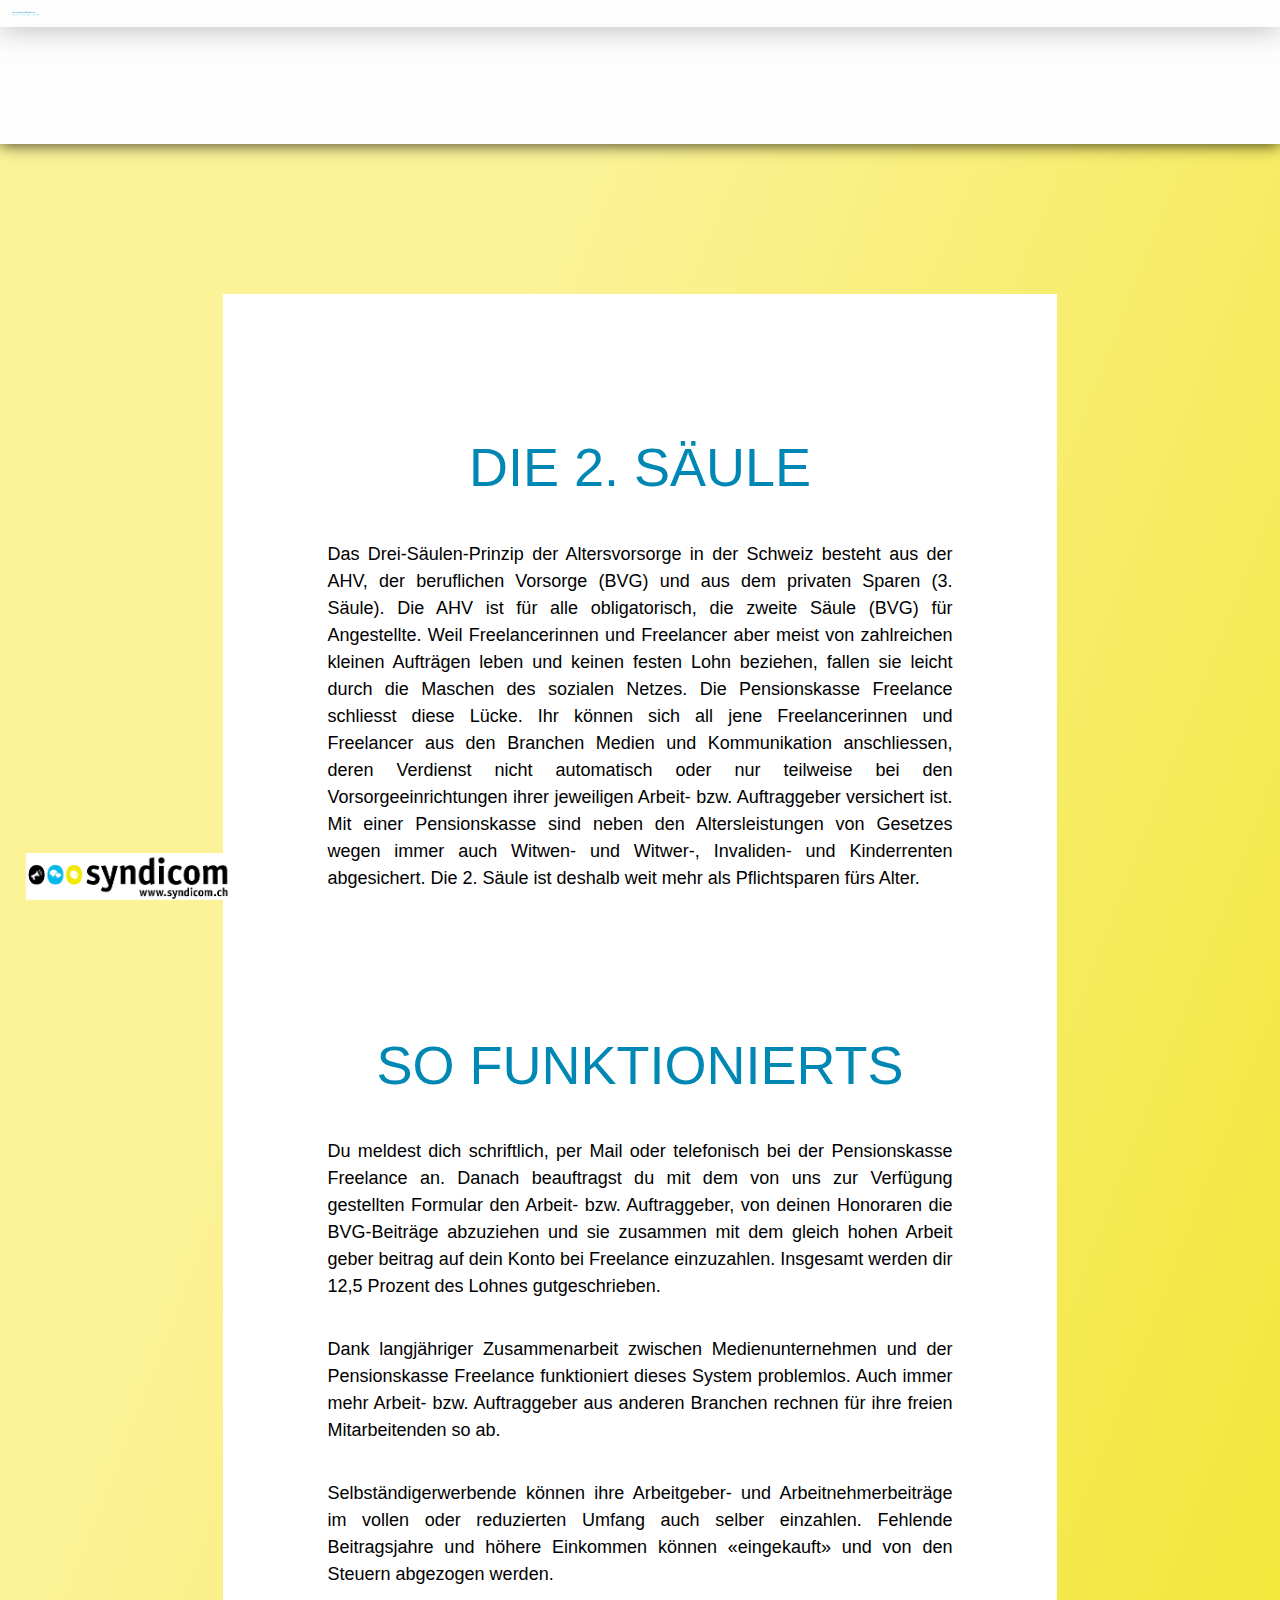
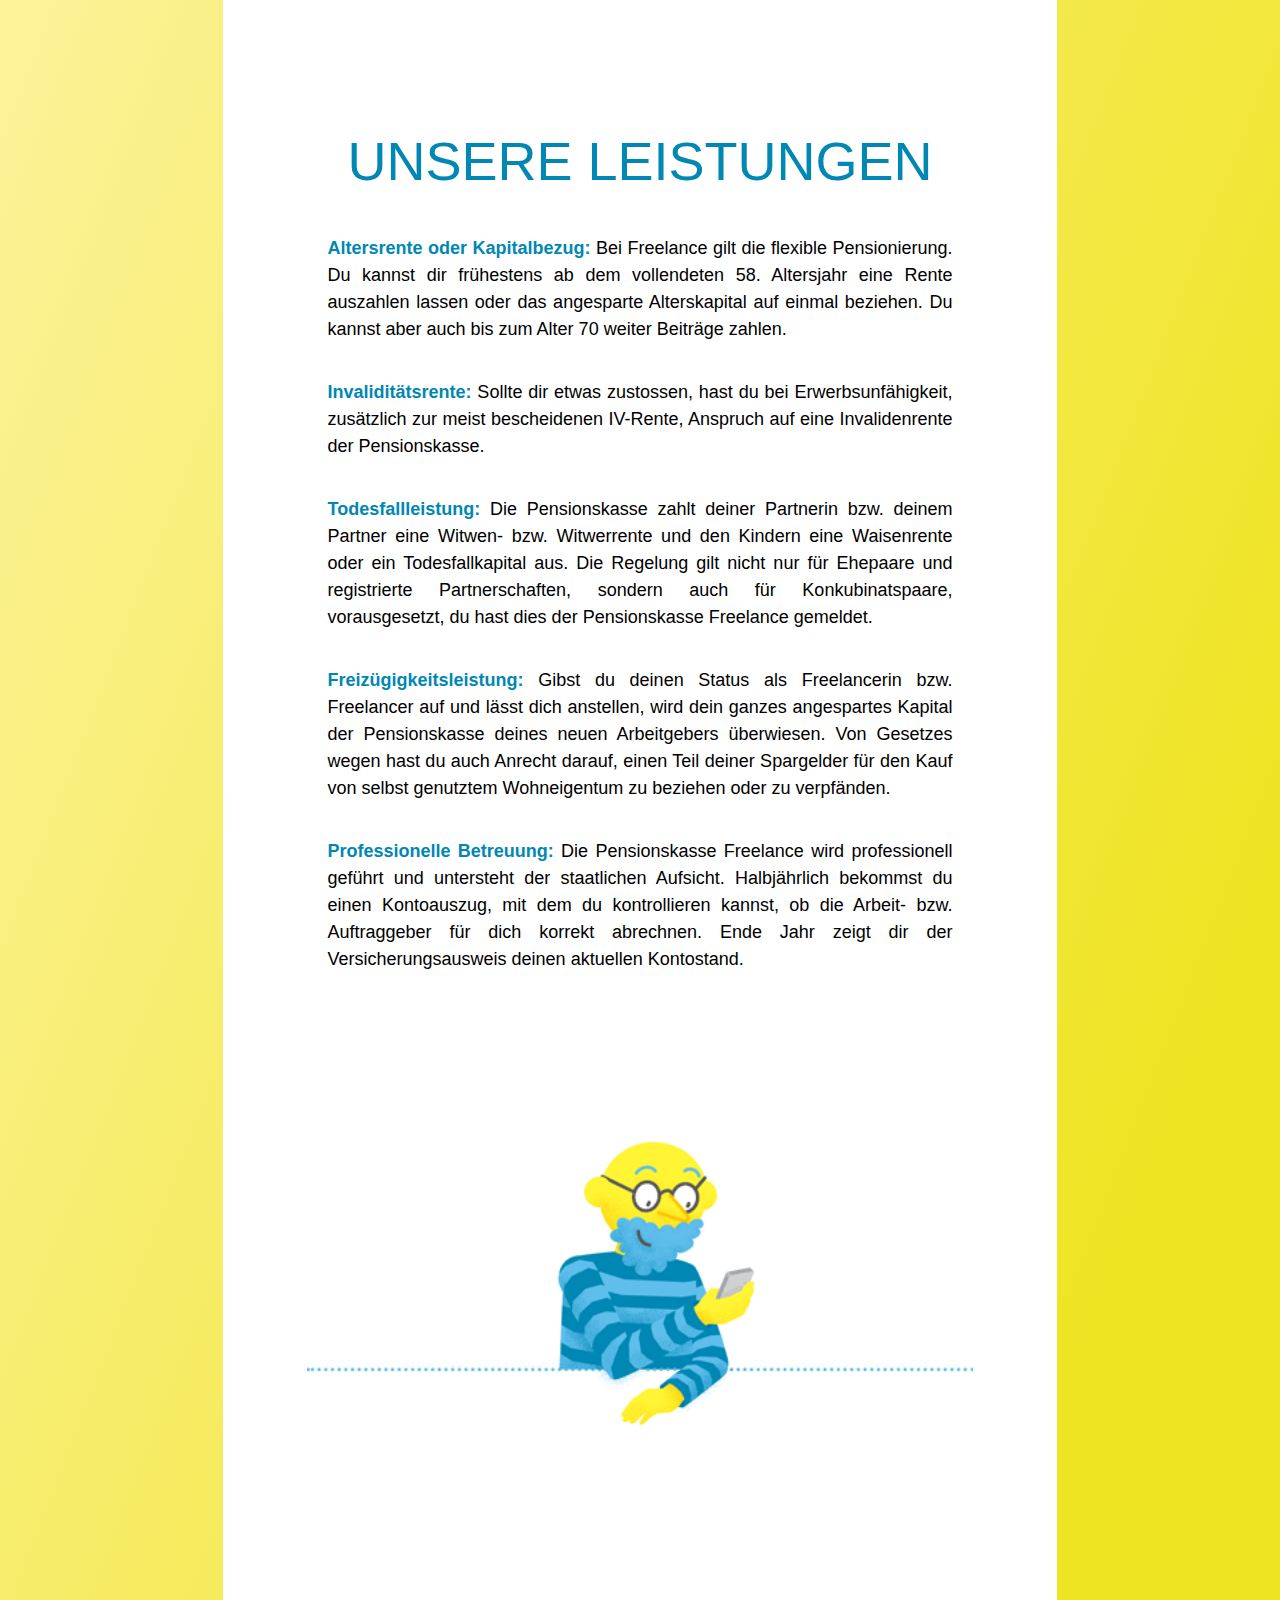
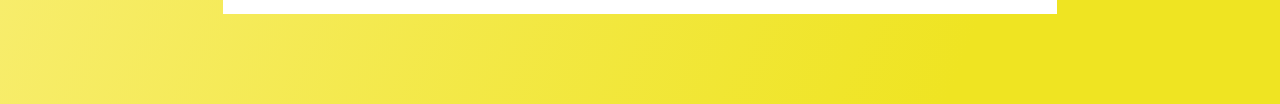
==== prototype/pensionskasse.html @ d1f74563 "changed html hierachry" ====
<!DOCTYPE html>
<html>

<head>
  <meta charset="utf-8">
  <meta name="viewport" content="width=device-width, initial-scale=1">
  <link rel="stylesheet" type="text/css" href="css/style.css">
  <title>Pensionskasse Freelance</title>
</head>


<header class="head">
  <nav class="menu">
    <div class="bar">
      <a href="index.html" class="branding">
        <img src="img/logo.png">
      </a>
      <span class="nav-toggle">
          <div class="hamburger">toggle menu</div>
      </span>
      <ul>
        <li><span class="nav-toggle"><div class="ex">close</div></span></li>
        <li><a href="index.html" class="current">Pensionskasse</a></li>
        <li><a href="news.html">Aktuelles</a></li>
        <li><a href="use.html">Nützliches</a></li>
        <li><a href="contact.html">Kontakt</a></li>
      </ul>
    </div>
  </nav>
</header>

<body class="boxed">
  <main class="main grid">
    <section class="box">
      <h1>Die 2. Säule</h1>
      <p>Das Drei-Säulen-Prinzip der Altersvorsorge in der Schweiz besteht aus der AHV, der beruflichen Vorsorge (BVG) und aus dem privaten Sparen (3. Säule). Die AHV ist für alle obligatorisch, die zweite Säule (BVG) für Angestellte. Weil Freelancerinnen und Freelancer aber meist von zahlreichen kleinen Aufträgen leben und keinen festen Lohn beziehen, fallen sie leicht durch die Maschen des sozialen Netzes.
Die Pensionskasse Freelance schliesst diese Lücke. Ihr können sich all jene Freelancerinnen und Freelancer aus den Branchen Medien und Kommunikation anschliessen, deren Verdienst nicht automatisch oder nur teilweise bei den Vorsorgeeinrichtungen ihrer jeweiligen Arbeit- bzw. Auftraggeber versichert ist.
Mit einer Pensionskasse sind neben den Altersleistungen von Gesetzes wegen immer auch Witwen- und Witwer-, Invaliden- und Kinderrenten abgesichert. Die 2. Säule ist deshalb weit mehr als Pflichtsparen fürs Alter.</p>
</section>
    <section class="box">
      <h1>So funktionierts</h1>
      <p>Du meldest dich schriftlich, per Mail oder telefonisch bei der Pensionskasse Freelance an. Danach beauftragst du mit dem von uns zur Verfügung gestellten Formular den Arbeit- bzw. Auftraggeber, von deinen Honoraren die BVG-Beiträge abzuziehen und sie zusammen mit dem gleich hohen Arbeit geber beitrag auf dein Konto bei Freelance einzuzahlen. Insgesamt werden dir 12,5 Prozent des Lohnes gutgeschrieben.
      </p>
      <p>
Dank langjähriger Zusammenarbeit zwischen Medienunternehmen und der Pensionskasse Freelance funktioniert dieses System problemlos. Auch immer mehr Arbeit- bzw. Auftraggeber aus anderen Branchen rechnen für ihre freien Mitarbeitenden so ab.

      </p>
      <p>
Selbständigerwerbende können ihre Arbeitgeber- und Arbeitnehmerbeiträge im vollen oder reduzierten Umfang auch selber einzahlen. Fehlende Beitragsjahre und höhere Einkommen können «eingekauft» und von den Steuern abgezogen werden.</p>
    </section>
    <section class="box">
      <h1>Unsere Leistungen</h1>
      <p><strong>Altersrente oder Kapitalbezug:</strong> Bei Freelance gilt die flexible Pensionierung. Du kannst dir frühestens ab dem vollendeten 58. Altersjahr eine Rente auszahlen lassen oder das angesparte Alterskapital auf einmal beziehen. Du kannst aber auch bis zum Alter 70 weiter Beiträge zahlen.
      </p>
      <p>
        <strong>Invaliditätsrente:</strong> Sollte dir etwas zustossen, hast du bei Erwerbsunfähigkeit, zusätzlich zur meist bescheidenen IV-Rente, Anspruch auf eine Invalidenrente der Pensionskasse.
      </p>
      <p>
        <strong>Todesfallleistung:</strong> Die Pensionskasse zahlt deiner Partnerin bzw. deinem Partner eine Witwen- bzw. Witwerrente und den Kindern eine Waisenrente oder ein Todesfallkapital aus. Die Regelung gilt nicht nur für Ehepaare und registrierte Partnerschaften, sondern auch für Konkubinatspaare, vorausgesetzt, du hast dies der Pensionskasse Freelance gemeldet.
      </p>
      <p>
        <strong>Freizügigkeitsleistung:</strong> Gibst du deinen Status als Freelancerin bzw. Freelancer auf und lässt dich anstellen, wird dein ganzes angespartes Kapital der Pensionskasse deines neuen Arbeitgebers überwiesen. Von Gesetzes wegen hast du auch Anrecht darauf, einen Teil deiner Spargelder für den Kauf von selbst genutztem Wohneigentum zu beziehen oder zu verpfänden.
      </p>
      <p>
        <strong>Professionelle Betreuung:</strong> Die Pensionskasse Freelance wird professionell geführt und untersteht der staatlichen Aufsicht. Halbjährlich bekommst du einen Kontoauszug, mit dem du kontrollieren kannst, ob die Arbeit- bzw. Auftraggeber für dich korrekt abrechnen. Ende Jahr zeigt dir der Versicherungsausweis deinen aktuellen Kontostand.</p>
    </section>

    <section class="box">
      <figure class="oversized">
        <img src="img/man.gif" alt="Alte Person">
      </figure>
    </section>

  </main>

  <div class="sticky-bottom">
    <img src="img/syndicom.jpg" alt="Syndicom Logo">
  </div>

  <footer class="grid">
    <div class="foot">
      <p>
        &copy; Pensionskasse Freelance &middot; 2018 &middot; <span class="impress">Impressum</span> | <span class="privacy">Datenschutz</span> </p>
    </div>
  </footer>


  <script src="js/jquery.min.js"></script>
  <script src="js/script.min.js"></script>
</body>

</html>
---- prototype/css/style.css ----
@charset "UTF-8";@font-face{font-family:"Aller";src:url("../fonts/aller/aller_Rg.ttf") format("ttf");font-weight:900;font-style:normal}@font-face{font-family:"Aller";src:url("../fonts/aller/aller_lt.ttf") format("ttf");font-weight:900;font-style:italic}@font-face{font-family:"Aller";src:url("../fonts/aller/aller_Bd.ttf") format("ttf");font-weight:bold;font-style:normal}@font-face{font-family:"Aller";src:url("../fonts/aller/aller_BdIt.ttf") format("ttf");font-weight:bold;font-style:italic}@font-face{font-family:"Aller";src:url("../fonts/aller/aller-Lt.ttf") format("ttf");font-weight:500;font-style:normal}@font-face{font-family:"Aller";src:url("../fonts/aller/aller-LtIt.ttf") format("ttf");font-weight:500;font-style:italic}@font-face{font-family:"Libre Baskerville";src:url("../fonts/librebaskerville/librebaskerville-bold-webfont.woff2") format("woff2"), url("../fonts/librebaskerville/librebaskerville-bold-webfont.woff") format("woff");font-weight:bold;font-style:normal}@font-face{font-family:"Libre Baskerville";src:url("../fonts/librebaskerville/librebaskerville-italic-webfont.woff2") format("woff2"), url("../fonts/librebaskerville/librebaskerville-italic-webfont.woff") format("woff");font-weight:normal;font-style:italic}@font-face{font-family:"Libre Baskerville";src:url("../fonts/librebaskerville/librebaskerville-regular-webfont.woff2") format("woff2"), url("../fonts/librebaskerville/librebaskerville-regular-webfont.woff") format("woff");font-weight:normal;font-style:normal}a,abbr,acronym,address,applet,article,aside,audio,b,big,blockquote,body,canvas,caption,center,cite,code,dd,del,details,dfn,div,dl,dt,em,embed,fieldset,figcaption,figure,footer,form,h1,h2,h3,h4,h5,h6,header,hgroup,html,i,iframe,img,ins,kbd,label,legend,mark,menu,nav,object,output,p,pre,q,ruby,s,samp,section,small,span,strike,strong,summary,table,tbody,td,tfoot,th,thead,time,tr,tt,u,var,video{margin:0;padding:0;border:0;font-size:100%;font:inherit;vertical-align:baseline}article,aside,details,figcaption,figure,footer,header,hgroup,menu,nav,section{display:block}body{line-height:1}blockquote,q{quotes:none}blockquote:after,blockquote:before,q:after,q:before{content:'';content:none}table{border-collapse:collapse;border-spacing:0}b,strong{font-weight:bold}em,i{font-style:italic}*{-webkit-box-sizing:border-box;box-sizing:border-box}b,strong{font-weight:bold}i{font-style:italic}img{margin:0px auto;max-width:80%;display:block;height:auto}header{overflow:hidden;background-color:#FDFDFD;position:fixed;left:0;top:0;height:8em;width:100%;-webkit-box-shadow:0 1px 15px 0 rgba(0, 0, 0, 0.75);-moz-box-shadow:0 1px 15px 0 rgba(0, 0, 0, 0.75);box-shadow:0 1px 15px 0 rgba(0, 0, 0, 0.75)}body,html{max-width:100%;overflow-x:hidden}body{font-family:"aller";height:auto;-webkit-transition:0.3s all ease;-o-transition:0.3s all ease;transition:0.3s all ease}body footer,body header,body main{width:100%;max-width:1920px;margin-left:auto!important;margin-right:auto!important;-webkit-box-sizing:border-box;box-sizing:border-box}body.boxed{background-color:#fcf298;*zoom:1;filter:progid:DXImageTransform.Microsoft.gradient(gradientType=1, startColorstr='#FFFCF298', endColorstr='#FFEFE422');background-image:url('[data-uri]');background-size:100%;background-image:-webkit-gradient(linear, 0% 0%, 100% 100%, color-stop(25%, #fcf298), color-stop(87%, #efe422));background-image:-moz-linear-gradient(left top, #fcf298 25%, #efe422 87%);background-image:-webkit-linear-gradient(left top, #fcf298 25%, #efe422 87%);background-image:-webkit-gradient(linear, left top, right bottom, color-stop(25%, #fcf298), color-stop(87%, #efe422));background-image:-o-linear-gradient(left top, #fcf298 25%, #efe422 87%);background-image:linear-gradient(to right bottom, #fcf298 25%, #efe422 87%)}body.boxed .box{background:white}.box{margin:10px;-webkit-box-sizing:border-box;box-sizing:border-box}section.box{margin-top:0;margin-bottom:0;padding:10px}.main{margin:10em auto 5em}figure{padding-bottom:5px;margin:1.25rem 0}footer{margin-top:30px;margin-bottom:20px;padding:5px;font-style:italic}body,html{font-family:"Aller", "Calibri", sans-serif;font-size:18px;font-weight:normal;line-height:1.5;color:black}@media screen and (max-width:800px){body,html{font-size:16px}}p{text-align:justify;-webkit-hyphens:auto;-ms-hyphens:auto;hyphens:auto}p+p{margin-top:2rem}p strong{color:#0087b3}.numbered{counter-reset:h1}.numbered h1{counter-reset:h2}.numbered h1.nocount:before{content:"";counter-increment:none}.numbered h1:before{counter-increment:h1;content:counter(h1) "." " "}.numbered h2{counter-reset:h3}.numbered h2.nocount:before{content:"";counter-increment:none}.numbered h2:before{counter-increment:h2;content:counter(h1) "." counter(h2) "." " "}.numbered h3{counter-reset:h4}.numbered h3.nocount:before{content:"";counter-increment:none}.numbered h3:before{counter-increment:h3;content:counter(h1) "." counter(h2) "." counter(h3) "." " "}.numbered h4{counter-reset:h5}.numbered h4.nocount:before{content:"";counter-increment:none}.numbered h4:before{counter-increment:h4;content:counter(h1) "." counter(h2) "." counter(h3) "." counter(h4) "." " "}.numbered h5{counter-reset:h6}.numbered h5.nocount:before{content:"";counter-increment:none}.numbered h5:before{counter-increment:h5;content:counter(h1) "." counter(h2) "." counter(h3) "." counter(h4) "." counter(h5) "." " "}.numbered h6{counter-reset:h7}.numbered h6.nocount:before{content:"";counter-increment:none}.numbered h6:before{counter-increment:h6;content:counter(h1) "." counter(h2) "." counter(h3) "." counter(h4) "." counter(h5) "." counter(h6) "." " "}h1{font-family:"Aller", "Calibri", sans-serif;font-weight:300;font-style:normal;text-transform:uppercase;text-align:center}h2{font-family:"Aller", "Calibri", sans-serif;font-weight:300;font-style:normal;text-transform:uppercase;text-align:center}h3{font-family:"Aller", "Calibri", sans-serif;font-weight:300;font-style:normal;text-transform:uppercase;text-align:center}h4{font-family:"Aller", "Calibri", sans-serif;font-weight:300;font-style:normal;text-transform:uppercase;text-align:center}h5{font-family:"Aller", "Calibri", sans-serif;font-weight:300;font-style:normal;text-transform:uppercase;text-align:center}h6{font-family:"Aller", "Calibri", sans-serif;font-weight:300;font-style:normal;text-transform:uppercase;text-align:center}h1{font-size:3em;line-height:1.05;color:#0087b3;margin:2.5rem 0}@media screen and (max-width:800px){h1{font-size:2.5em}}h2{font-size:2.25em;line-height:1.25;margin:1.25rem 0}@media screen and (max-width:800px){h2{font-size:2em}}h3{font-size:1.75em;line-height:1.25;margin:1.25rem 0}@media screen and (max-width:800px){h3{font-size:1.5em}}h4{font-size:1.125em;line-height:1.22;margin:.5rem 0;font-weight:500;margin-top:1.5rem}h5{font-size:1.1em;margin:.3rem 0;font-weight:500;margin-top:1.5rem}h6{font-size:1em;margin:.25rem 0;font-weight:500;margin-top:1.5rem}.toggle,a{-webkit-transition:0.3s all ease;-o-transition:0.3s all ease;transition:0.3s all ease;color:#5fbeec;cursor:pointer;text-decoration:none}.toggle:hover,a:hover{color:#5fbeec;text-decoration:underline}.toggle.btn,a.btn{border-radius:20px;padding:6.66667px 40px;border:2px solid currentColor;margin:auto 10px;line-height:3;white-space:nowrap;font-family:"Aller", "Calibri", sans-serif}@media screen and (max-width:600px){.toggle.btn,a.btn{padding:6.66667px 20px}}.toggle.btn:hover,a.btn:hover{text-decoration:none;background:#5fbeec;color:black-or-white(#5fbeec);border-color:#5fbeec}.text-black{color:black}.text-white{color:white}.text-center{text-align:center}.text-justify{text-align:justify}.text-left{text-align:left}.text-right{text-align:right}.text-hyphen{-webkit-hyphens:auto;-ms-hyphens:auto;hyphens:auto}.text-no-hyphen{-webkit-hyphens:none;-ms-hyphens:none;hyphens:none}.text-highlighted{background:#5fbeec;color:black-or-white(#5fbeec);padding:3px 0 1px 0}.text-small{font-size:.8em}.text-muted{opacity:.5}.text-lead{font-family:"Aller", "Calibri", sans-serif;line-height:1.375;text-align:left;font-size:1.4em;font-weight:300;margin-bottom:1.25rem}figcaption{font-style:italic;margin-bottom:1.25rem;margin-top:.5rem}body,html{width:100%;min-height:100vh;margin:0;padding:0}body{display:grid;grid-template-rows:auto auto auto;grid-template-columns:12fr;grid-template-areas:"head""main""foot";-webkit-box-align:center;-ms-flex-align:center;align-items:center}body .head{grid-area:head}body .main{grid-area:main}body .foot{grid-area:foot}.grid{display:grid;grid-template-columns:repeat(12, 1fr);-webkit-box-align:center;-ms-flex-align:center;align-items:center}.grid .grid{display:grid;grid-template-columns:repeat(12, 1fr)}.grid .item-span-1{grid-column-start:auto;grid-column-end:span 1}.grid .item-span-lg-1,.grid .item-span-md-1,.grid .item-span-sm-1{grid-column-start:auto;grid-column-end:span 12}.grid .item-span-2{grid-column-start:auto;grid-column-end:span 2}.grid .item-span-lg-2,.grid .item-span-md-2,.grid .item-span-sm-2,.grid section.has-sidestory .sidestory{grid-column-start:auto;grid-column-end:span 12}.grid .item-span-3{grid-column-start:auto;grid-column-end:span 3}.grid .item-span-lg-3,.grid .item-span-md-3,.grid .item-span-sm-3{grid-column-start:auto;grid-column-end:span 12}.grid .item-span-4{grid-column-start:auto;grid-column-end:span 4}.grid .item-span-lg-4,.grid .item-span-md-4,.grid .item-span-sm-4{grid-column-start:auto;grid-column-end:span 12}.grid .item-span-5,.grid section blockquote{grid-column-start:auto;grid-column-end:span 5}.grid .item-span-lg-5,.grid .item-span-md-5,.grid .item-span-sm-5{grid-column-start:auto;grid-column-end:span 12}.grid .item-span-6,.grid section .content-wide,.grid section .oversized div,.grid section .oversized figcaption,.grid section .oversized p,.grid section .slider-wrap,.grid section .video-wrap,.grid section audio,.grid section h1,.grid section h2,.grid section h3,.grid section h4,.grid section h5,.grid section h6,.grid section iframe,.grid section img,.grid section ol,.grid section p,.grid section pre div,.grid section pre figcaption,.grid section pre p,.grid section ul{grid-column-start:auto;grid-column-end:span 6}.grid .item-span-lg-6,.grid .item-span-md-6,.grid .item-span-sm-6,.grid section.full-width audio,.grid section .full-width audio,.grid section.full-width figcaption,.grid section .full-width figcaption,.grid section.full-width iframe,.grid section .full-width iframe,.grid section.full-width p,.grid section .full-width p,.grid section.full-width ul,.grid section .full-width ul{grid-column-start:auto;grid-column-end:span 12}.grid .item-span-7{grid-column-start:auto;grid-column-end:span 7}.grid .item-span-lg-7,.grid .item-span-md-7,.grid .item-span-sm-7{grid-column-start:auto;grid-column-end:span 12}.grid .item-span-8,.grid section .content-wide.large,.grid section .oversized,.grid section .slider-wrap.large,.grid section .video-wrap.large,.grid section audio.large,.grid section h1.large,.grid section h2.large,.grid section h3.large,.grid section h4.large,.grid section h5.large,.grid section h6.large,.grid section iframe.large,.grid section img.large,.grid section ol.large,.grid section p.large,.grid section pre,.grid section ul.large{grid-column-start:auto;grid-column-end:span 8}.grid .foot,.grid .item-span-lg-8,.grid .item-span-md-8,.grid .item-span-sm-8,.grid section,.grid section.has-sidestory .content,.grid section .oversized img,.grid section pre img{grid-column-start:auto;grid-column-end:span 12}.grid .item-span-9{grid-column-start:auto;grid-column-end:span 9}.grid .item-span-lg-9,.grid .item-span-md-9,.grid .item-span-sm-9{grid-column-start:auto;grid-column-end:span 12}.grid .item-span-10{grid-column-start:auto;grid-column-end:span 10}.grid .item-span-lg-10,.grid .item-span-md-10,.grid .item-span-sm-10{grid-column-start:auto;grid-column-end:span 12}.grid .item-span-11{grid-column-start:auto;grid-column-end:span 11}.grid .item-span-lg-11,.grid .item-span-md-11,.grid .item-span-sm-11{grid-column-start:auto;grid-column-end:span 12}.grid .fullscreen,.grid .item-span-12,.grid div{grid-column-start:auto;grid-column-end:span 12}.grid .item-span-lg-12,.grid .item-span-md-12,.grid .item-span-sm-12,.grid section.full-width,.grid section .full-width,.grid section.full-width .over-video,.grid section .full-width .over-video,.grid section.full-width .video-wrap,.grid section .full-width .video-wrap,.grid section.full-width figure,.grid section .full-width figure,.grid section.full-width iframe,.grid section .full-width iframe,.grid section.full-width video,.grid section .full-width video,.grid section.has-sidestory{grid-column-start:auto;grid-column-end:span 12}.grid .item-offset-0,.grid section .content-wide.large,.grid section.full-width,.grid section .full-width,.grid section.full-width .over-video,.grid section .full-width .over-video,.grid section.full-width .video-wrap,.grid section .full-width .video-wrap,.grid section.full-width figure,.grid section .full-width figure,.grid section.full-width iframe,.grid section .full-width iframe,.grid section.full-width video,.grid section .full-width video,.grid section.has-sidestory,.grid section .slider-wrap.large,.grid section .video-wrap.large,.grid section audio.large,.grid section h1.large,.grid section h2.large,.grid section h3.large,.grid section h4.large,.grid section h5.large,.grid section h6.large,.grid section iframe.large,.grid section img.large,.grid section ol.large,.grid section p.large,.grid section ul.large{grid-column-start:1}.grid .item-offset-lg-1,.grid .item-offset-md-1,.grid .item-offset-sm-1,.grid section.has-sidestory .sidestory-left{grid-column-start:auto}.grid .item-offset-1,.grid section .content-wide,.grid section .oversized div,.grid section .oversized figcaption,.grid section .oversized p,.grid section .slider-wrap,.grid section .video-wrap,.grid section audio,.grid section h1,.grid section h2,.grid section h3,.grid section h4,.grid section h5,.grid section h6,.grid section iframe,.grid section img,.grid section ol,.grid section p,.grid section pre div,.grid section pre figcaption,.grid section pre p,.grid section ul{grid-column-start:2}.grid .foot,.grid .item-offset-lg-2,.grid .item-offset-md-2,.grid .item-offset-sm-2,.grid section,.grid section.full-width audio,.grid section .full-width audio,.grid section.full-width figcaption,.grid section .full-width figcaption,.grid section.full-width iframe,.grid section .full-width iframe,.grid section.full-width p,.grid section .full-width p,.grid section.full-width ul,.grid section .full-width ul,.grid section.has-sidestory .content{grid-column-start:auto}.grid .item-offset-2{grid-column-start:3}.grid .item-offset-lg-3,.grid .item-offset-md-3,.grid .item-offset-sm-3{grid-column-start:auto}.grid .item-offset-3{grid-column-start:4}.grid .item-offset-lg-4,.grid .item-offset-md-4,.grid .item-offset-sm-4{grid-column-start:auto}.grid .item-offset-4{grid-column-start:5}.grid .item-offset-lg-5,.grid .item-offset-md-5,.grid .item-offset-sm-5{grid-column-start:auto}.grid .item-offset-5{grid-column-start:6}.grid .item-offset-lg-6,.grid .item-offset-md-6,.grid .item-offset-sm-6{grid-column-start:auto}.grid .item-offset-6{grid-column-start:7}.grid .item-offset-lg-7,.grid .item-offset-md-7,.grid .item-offset-sm-7{grid-column-start:auto}.grid .item-offset-7{grid-column-start:8}.grid .item-offset-lg-8,.grid .item-offset-md-8,.grid .item-offset-sm-8{grid-column-start:auto}.grid .item-offset-8{grid-column-start:9}.grid .item-offset-lg-9,.grid .item-offset-md-9,.grid .item-offset-sm-9,.grid section.has-sidestory .sidestory-right{grid-column-start:auto}.grid .item-offset-9{grid-column-start:10}.grid .item-offset-lg-10,.grid .item-offset-md-10,.grid .item-offset-sm-10{grid-column-start:auto}.grid .item-offset-10{grid-column-start:11}.grid .item-offset-lg-11,.grid .item-offset-md-11,.grid .item-offset-sm-11{grid-column-start:auto}.grid .item-offset-11{grid-column-start:12}.grid .item-offset-lg-12,.grid .item-offset-md-12,.grid .item-offset-sm-12{grid-column-start:auto}@media screen and (min-width:600px){.grid .item-span-sm-1{grid-column-start:auto;grid-column-end:span 1}.grid .item-span-sm-2{grid-column-start:auto;grid-column-end:span 2}.grid .item-span-sm-3{grid-column-start:auto;grid-column-end:span 3}.grid .item-span-sm-4{grid-column-start:auto;grid-column-end:span 4}.grid .item-span-sm-5{grid-column-start:auto;grid-column-end:span 5}.grid .item-span-sm-6{grid-column-start:auto;grid-column-end:span 6}.grid .item-span-sm-7{grid-column-start:auto;grid-column-end:span 7}.grid .item-span-sm-8{grid-column-start:auto;grid-column-end:span 8}.grid .item-span-sm-9{grid-column-start:auto;grid-column-end:span 9}.grid .item-span-sm-10{grid-column-start:auto;grid-column-end:span 10}.grid .item-span-sm-11{grid-column-start:auto;grid-column-end:span 11}.grid .item-span-sm-12{grid-column-start:auto;grid-column-end:span 12}.grid .item-offset-sm-0{grid-column-start:1}.grid .item-offset-sm-1{grid-column-start:2}.grid .item-offset-sm-2{grid-column-start:3}.grid .item-offset-sm-3{grid-column-start:4}.grid .item-offset-sm-4{grid-column-start:5}.grid .item-offset-sm-5{grid-column-start:6}.grid .item-offset-sm-6{grid-column-start:7}.grid .item-offset-sm-7{grid-column-start:8}.grid .item-offset-sm-8{grid-column-start:9}.grid .item-offset-sm-9{grid-column-start:10}.grid .item-offset-sm-10{grid-column-start:11}.grid .item-offset-sm-11{grid-column-start:12}}@media screen and (min-width:960px){.grid .item-span-md-1{grid-column-start:auto;grid-column-end:span 1}.grid .item-span-md-2,.grid section.has-sidestory .sidestory{grid-column-start:auto;grid-column-end:span 2}.grid .item-span-md-3{grid-column-start:auto;grid-column-end:span 3}.grid .item-span-md-4{grid-column-start:auto;grid-column-end:span 4}.grid .item-span-md-5{grid-column-start:auto;grid-column-end:span 5}.grid .item-span-md-6,.grid section.full-width audio,.grid section .full-width audio,.grid section.full-width figcaption,.grid section .full-width figcaption,.grid section.full-width iframe,.grid section .full-width iframe,.grid section.full-width p,.grid section .full-width p,.grid section.full-width ul,.grid section .full-width ul{grid-column-start:auto;grid-column-end:span 6}.grid .item-span-md-7{grid-column-start:auto;grid-column-end:span 7}.grid .foot,.grid .item-span-md-8,.grid section,.grid section.has-sidestory .content,.grid section .oversized img,.grid section pre img{grid-column-start:auto;grid-column-end:span 8}.grid .item-span-md-9{grid-column-start:auto;grid-column-end:span 9}.grid .item-span-md-10{grid-column-start:auto;grid-column-end:span 10}.grid .item-span-md-11{grid-column-start:auto;grid-column-end:span 11}.grid .item-span-md-12,.grid section.full-width,.grid section .full-width,.grid section.full-width .over-video,.grid section .full-width .over-video,.grid section.full-width .video-wrap,.grid section .full-width .video-wrap,.grid section.full-width figure,.grid section .full-width figure,.grid section.full-width iframe,.grid section .full-width iframe,.grid section.full-width video,.grid section .full-width video,.grid section.has-sidestory{grid-column-start:auto;grid-column-end:span 12}.grid .item-offset-md-0{grid-column-start:1}.grid .item-offset-md-1,.grid section.has-sidestory .sidestory-left{grid-column-start:2}.grid .foot,.grid .item-offset-md-2,.grid section,.grid section.full-width audio,.grid section .full-width audio,.grid section.full-width figcaption,.grid section .full-width figcaption,.grid section.full-width iframe,.grid section .full-width iframe,.grid section.full-width p,.grid section .full-width p,.grid section.full-width ul,.grid section .full-width ul,.grid section.has-sidestory .content{grid-column-start:3}.grid .item-offset-md-3{grid-column-start:4}.grid .item-offset-md-4{grid-column-start:5}.grid .item-offset-md-5{grid-column-start:6}.grid .item-offset-md-6{grid-column-start:7}.grid .item-offset-md-7{grid-column-start:8}.grid .item-offset-md-8{grid-column-start:9}.grid .item-offset-md-9,.grid section.has-sidestory .sidestory-right{grid-column-start:10}.grid .item-offset-md-10{grid-column-start:11}.grid .item-offset-md-11{grid-column-start:12}}@media screen and (min-width:1260px){.grid .item-span-lg-1{grid-column-start:auto;grid-column-end:span 1}.grid .item-span-lg-2{grid-column-start:auto;grid-column-end:span 2}.grid .item-span-lg-3{grid-column-start:auto;grid-column-end:span 3}.grid .item-span-lg-4{grid-column-start:auto;grid-column-end:span 4}.grid .item-span-lg-5{grid-column-start:auto;grid-column-end:span 5}.grid .item-span-lg-6{grid-column-start:auto;grid-column-end:span 6}.grid .item-span-lg-7{grid-column-start:auto;grid-column-end:span 7}.grid .item-span-lg-8{grid-column-start:auto;grid-column-end:span 8}.grid .item-span-lg-9{grid-column-start:auto;grid-column-end:span 9}.grid .item-span-lg-10{grid-column-start:auto;grid-column-end:span 10}.grid .item-span-lg-11{grid-column-start:auto;grid-column-end:span 11}.grid .item-span-lg-12{grid-column-start:auto;grid-column-end:span 12}.grid .item-offset-lg-0{grid-column-start:1}.grid .item-offset-lg-1{grid-column-start:2}.grid .item-offset-lg-2{grid-column-start:3}.grid .item-offset-lg-3{grid-column-start:4}.grid .item-offset-lg-4{grid-column-start:5}.grid .item-offset-lg-5{grid-column-start:6}.grid .item-offset-lg-6{grid-column-start:7}.grid .item-offset-lg-7{grid-column-start:8}.grid .item-offset-lg-8{grid-column-start:9}.grid .item-offset-lg-9{grid-column-start:10}.grid .item-offset-lg-10{grid-column-start:11}.grid .item-offset-lg-11{grid-column-start:12}}.grid .fullscreen{height:100vh;background-size:cover;background-position:center center}.grid section{padding:50px 0;display:grid;grid-template-columns:repeat(8, 1fr)}.boxed .grid section:first-of-type:not(.fullscreen):not(.full-width){padding-top:100px}.boxed .grid section:last-of-type{padding-bottom:100px}.grid section.full-width,.grid section .full-width{padding:0;display:grid;grid-template-columns:repeat(12, 1fr);position:relative;margin:0}.grid section.full-width .over-video,.grid section .full-width .over-video,.grid section.full-width .video-wrap,.grid section .full-width .video-wrap,.grid section.full-width figure,.grid section .full-width figure,.grid section.full-width iframe,.grid section .full-width iframe,.grid section.full-width video,.grid section .full-width video{padding:0;line-height:1;margin:0}.grid section.full-width .video-wrap,.grid section .full-width .video-wrap{margin:0}.grid section.full-width .over-video,.grid section .full-width .over-video{position:absolute;top:0;left:0;width:100%;height:100%;background:rgba(0, 0, 0, 0.5)}.grid section.full-width audio,.grid section .full-width audio,.grid section.full-width figcaption,.grid section .full-width figcaption,.grid section.full-width iframe,.grid section .full-width iframe,.grid section.full-width p,.grid section .full-width p,.grid section.full-width ul,.grid section .full-width ul{position:absolute;bottom:10px;left:0}.grid section.has-sidestory{padding:0;display:grid;grid-template-columns:repeat(12, 1fr);position:relative}.grid section.has-sidestory .box{margin-top:0;margin-bottom:0}.grid section.has-sidestory .content{grid-row-start:1;display:grid;grid-template-columns:repeat(8, 1fr)}@media screen and (max-width:1260px){.grid section.has-sidestory .content{grid-column-start:auto;grid-column-end:span 12;padding:20px 0}}.grid section.has-sidestory .sidestory{grid-row-start:1;-ms-flex-item-align:center;align-self:center;padding:20px;z-index:10;margin:25px;font-size:.8em;background:#f2f2f2}@media screen and (max-width:1260px){.grid section.has-sidestory .sidestory{grid-column-start:auto;grid-column-end:span 12;grid-row-start:auto;background:#f2f2f2}.grid section.has-sidestory .sidestory h1,.grid section.has-sidestory .sidestory h2,.grid section.has-sidestory .sidestory h3,.grid section.has-sidestory .sidestory h4,.grid section.has-sidestory .sidestory h5,.grid section.has-sidestory .sidestory h6{text-align:left}}.grid section .oversized,.grid section pre{display:grid;grid-template-columns:repeat(8, 1fr);padding:1.25rem 0;position:relative;margin-bottom:2rem}.grid section .oversized code,.grid section pre code{padding:0 10px}.grid section .textoverlay{padding:0;margin:30px 0;background:black}.grid section .textoverlay img{opacity:0.5}.grid section .textoverlay .overlay-content{position:absolute;top:50%;-webkit-transform:translateY(-50%);-ms-transform:translateY(-50%);transform:translateY(-50%);text-align:center;width:100%;color:white;font-size:3.1em;line-height:1.05em;font-weight:normal;font-style:italic}.grid section .content-wide,.grid section .slider-wrap,.grid section .video-wrap,.grid section audio,.grid section h1,.grid section h2,.grid section h3,.grid section h4,.grid section h5,.grid section h6,.grid section iframe,.grid section img,.grid section ol,.grid section p,.grid section ul{width:100%}.grid section blockquote{grid-column-start:4}.grid section blockquote p{text-align:right!important}@media screen and (max-width:700px){.grid section blockquote{grid-column-start:0;grid-column-end:span 6}}.overlay-open{overflow:hidden}.overlay-open div:not(.overlay),.overlay-open footer,.overlay-open header,.overlay-open main{-webkit-filter:blur(10px);filter:blur(10px);-webkit-transition:0.3s all ease;-o-transition:0.3s all ease;transition:0.3s all ease}.backdrop{position:fixed;top:0;left:0;width:100%;height:100%;z-index:98}.overlay{display:none;background:white;position:fixed;width:70%;max-height:70%;overflow:auto;border:0px solid #5fbeec;top:50%;left:50%;-webkit-transform:translate(-50%, -50%);-ms-transform:translate(-50%, -50%);transform:translate(-50%, -50%);z-index:99}@media screen and (max-width:600px){.overlay{width:90%;max-height:90%}}.overlay.open{display:block}.overlay .close{position:absolute;right:15px;top:10px;font-family:"Aller", "Calibri", sans-serif;font-size:1.5em;text-decoration:none;z-index:100}.overlay .close:hover{text-decoration:none}.menu{position:fixed;top:0;left:0;width:100%;background:#FDFDFD;color:white;z-index:10000;font-family:"Aller", "Calibri", sans-serif;text-transform:uppercase;-webkit-box-shadow:0 0 30px rgba(0, 0, 0, 0.3);box-shadow:0 0 30px rgba(0, 0, 0, 0.3);display:-webkit-box;display:-ms-flexbox;display:flex;-webkit-box-orient:horizontal;-webkit-box-direction:normal;-ms-flex-direction:row;flex-direction:row;-ms-flex-wrap:wrap;flex-wrap:wrap;-webkit-box-pack:justify;-ms-flex-pack:justify;justify-content:space-between;-webkit-box-align:center;-ms-flex-align:center;align-items:center}.menu.boxed{-webkit-box-pack:center;-ms-flex-pack:center;justify-content:center}.menu .bar{width:66.66667%;display:-webkit-box;display:-ms-flexbox;display:flex;-webkit-box-orient:horizontal;-webkit-box-direction:normal;-ms-flex-direction:row;flex-direction:row;-ms-flex-wrap:wrap;flex-wrap:wrap;-webkit-box-pack:justify;-ms-flex-pack:justify;justify-content:space-between;-webkit-box-align:center;-ms-flex-align:center;align-items:center}.menu .current{text-decoration:underline}.menu .dropdown span{display:inline-block;position:relative;padding-right:10px}.menu .dropdown span:after{content:'';width:0;height:0;border-style:solid;border-color:white transparent transparent transparent;border-width:5px;position:absolute;top:50%;-webkit-transform:translateY(-50%);-ms-transform:translateY(-50%);transform:translateY(-50%);right:-5px;-webkit-transition:.3s all ease;-o-transition:.3s all ease;transition:.3s all ease}.menu .dropdown span.open:after{-webkit-transform:translateY(-100%) scaleY(-1);-ms-transform:translateY(-100%) scaleY(-1);transform:translateY(-100%) scaleY(-1)}.menu .nav-toggle{cursor:pointer;display:none}@media screen and (max-width:700px){.menu .nav-toggle{display:block}}.menu .branding{display:inline-block;padding:5px 10px;display:-webkit-box;display:-ms-flexbox;display:flex;-webkit-box-orient:horizontal;-webkit-box-direction:normal;-ms-flex-direction:row;flex-direction:row;-ms-flex-wrap:nowrap;flex-wrap:nowrap;-webkit-box-pack:justify;-ms-flex-pack:justify;justify-content:space-between;-webkit-box-align:center;-ms-flex-align:center;align-items:center}.menu .branding span{padding:5px}.menu .branding img{display:inline-block;max-width:30px}.menu a,.menu span{color:white;cursor:pointer}.menu a:hover,.menu span:hover{color:rgba(255, 255, 255, 0.8)}.menu ul{padding:0 10px;list-style:none;list-style-type:none;position:relative;background:#FDFDFD;margin:0;z-index:10001}@media screen and (max-width:700px){.menu ul{position:fixed;top:0;left:0;width:300px;height:100%;-webkit-transform:translateX(-300px);-ms-transform:translateX(-300px);transform:translateX(-300px);-webkit-transition:.3s all ease;-o-transition:.3s all ease;transition:.3s all ease}.menu ul.active{-webkit-transform:translateX(0);-ms-transform:translateX(0);transform:translateX(0)}}.menu ul li{list-style:none;display:inline-block;padding:0 10px}@media screen and (max-width:700px){.menu ul li{display:block}}.menu ul ul{background:#FDFDFD;position:absolute;padding:5px;width:100%;margin:0}@media screen and (max-width:700px){.menu ul ul{position:relative}}.menu ul ul li{display:block}.hamburger{font-size:0;width:30px;height:3px;background:white;position:relative}.hamburger:after,.hamburger:before{content:'';position:absolute;width:100%;height:3px;left:0;background:white}.hamburger:before{top:-9px}.hamburger:after{bottom:-9px}.hamburger:hover{background:rgba(255, 255, 255, 0.8)}.hamburger:hover:after,.hamburger:hover:before{background:white}.ex{font-size:0;position:relative;right:0;width:100%;height:20px;display:block;width:100%}.ex:after,.ex:before{content:'';width:3px;height:30px;position:absolute;top:10px;right:10px;background:white}.ex:before{-webkit-transform:rotate(-45deg);-ms-transform:rotate(-45deg);transform:rotate(-45deg)}.ex:after{-webkit-transform:rotate(45deg);-ms-transform:rotate(45deg);transform:rotate(45deg)}.ex:hover:after,.ex:hover:before{background:rgba(255, 255, 255, 0.8)}pre{margin:2rem 0!important}.sticky-bottom{position:fixed;bottom:0;width:20%}#logo{padding:1em 1em 0.5em;font-size:2em;float:left;color:#0087b3;text-decoration:none}#logo-line{color:#5fbeec}@media screen and (max-width:1000px){#logo{font-size:1.5em}}@media screen and (max-width:600px){#logo{font-size:1em}}#active{color:#5fbeec;border-bottom:3px solid #5fbeec}
/*# sourceMappingURL=style.css.map */
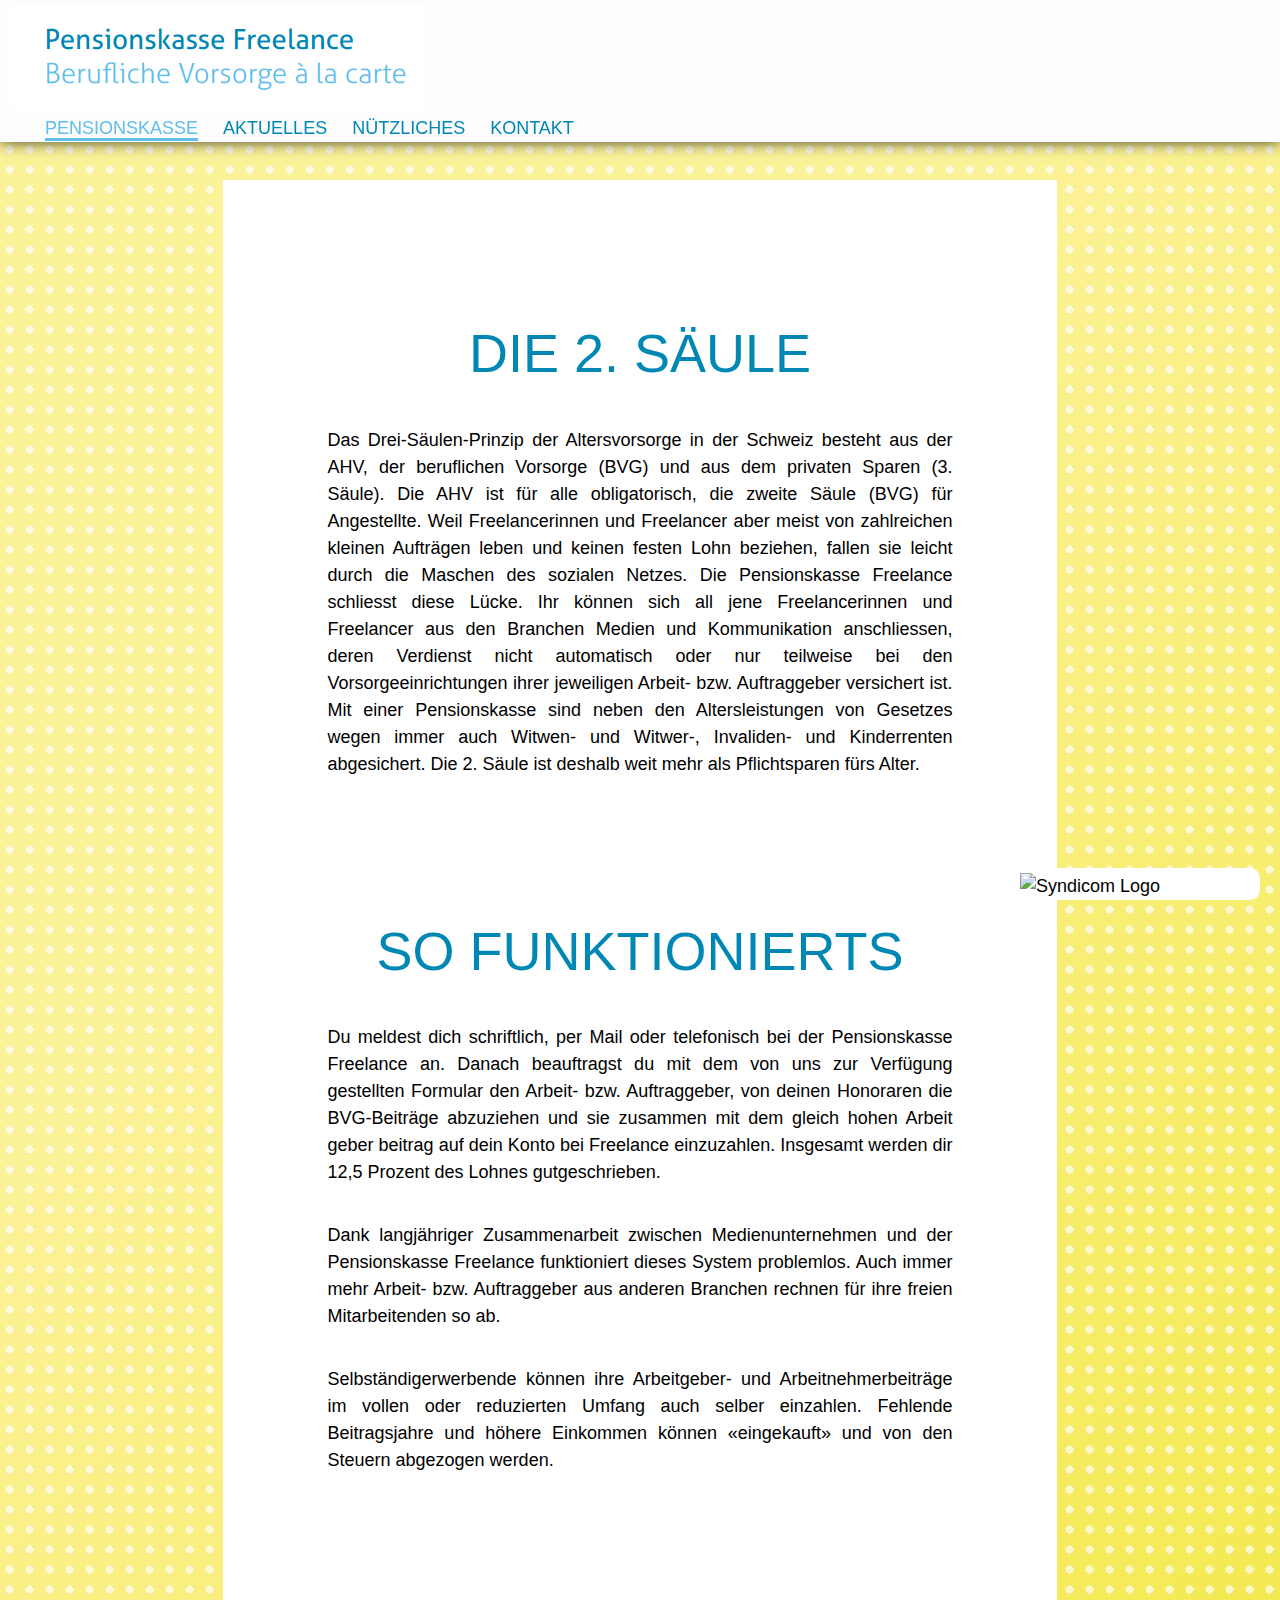
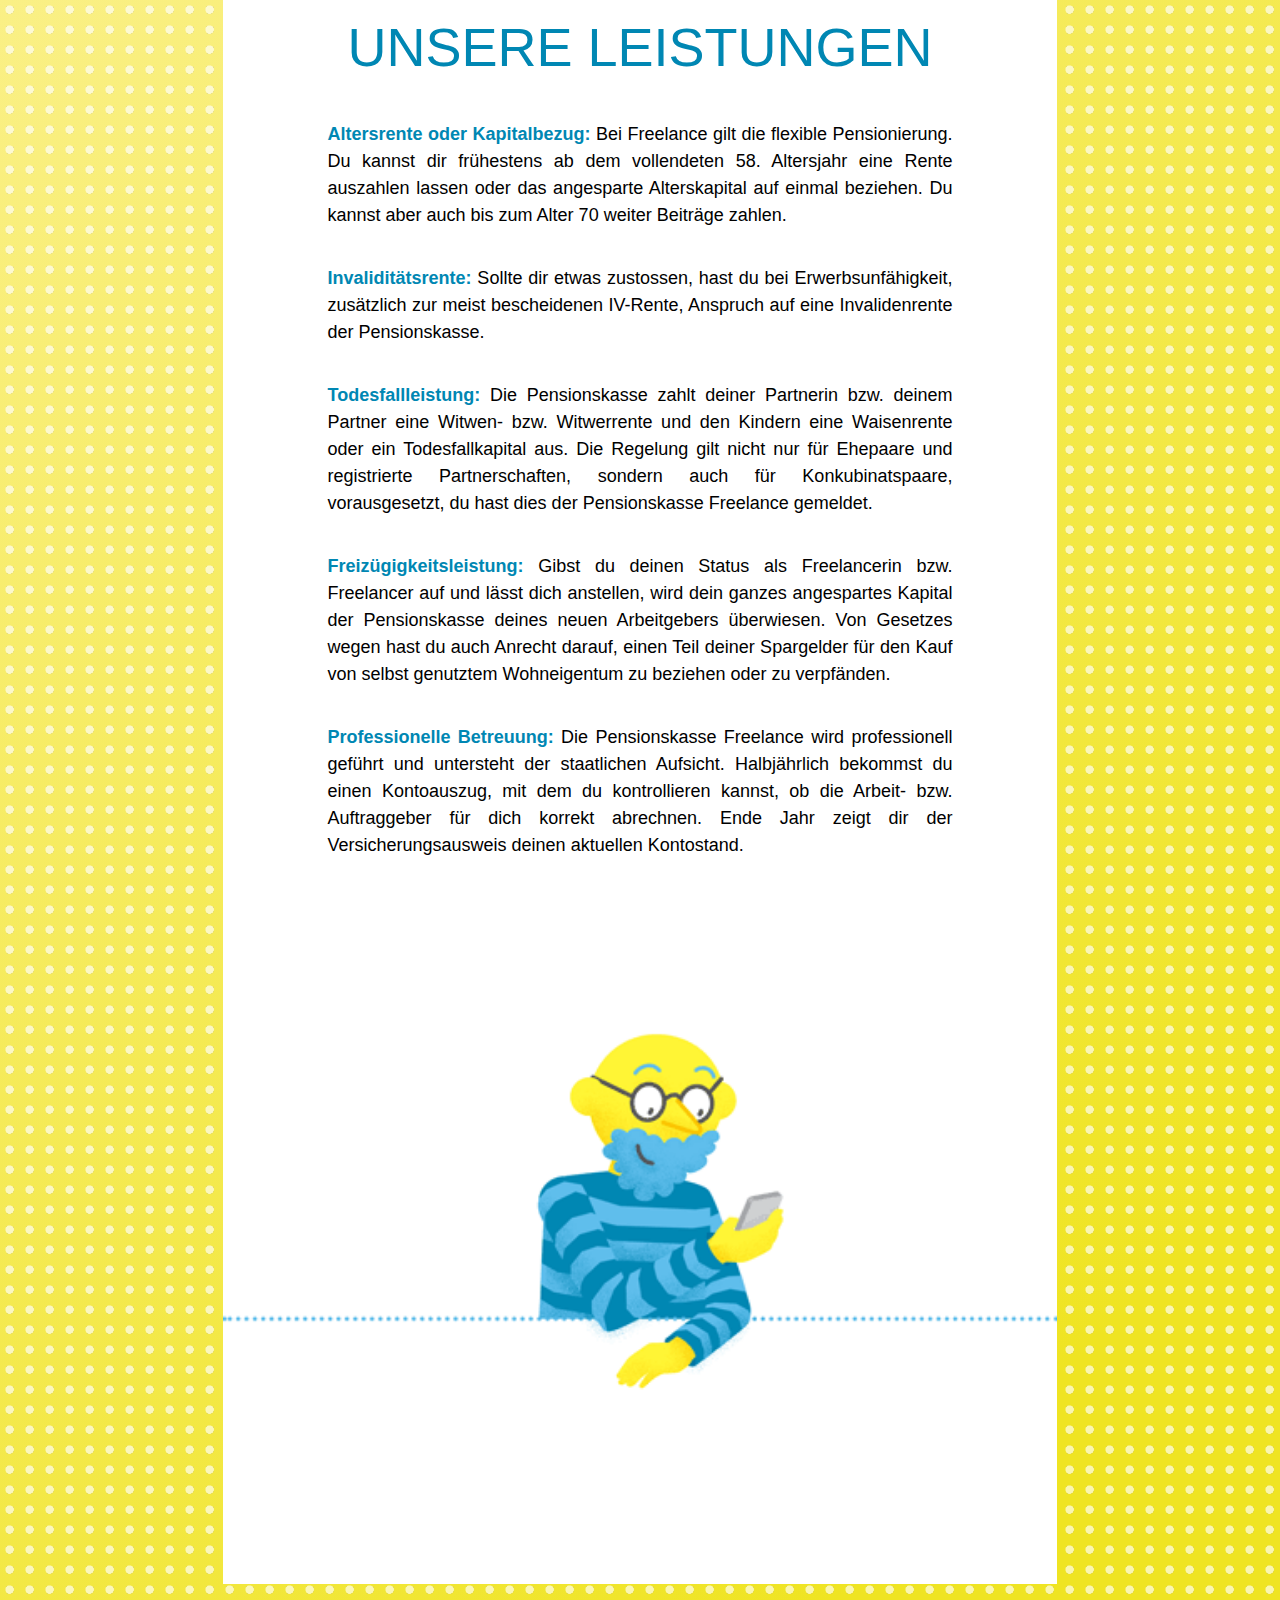
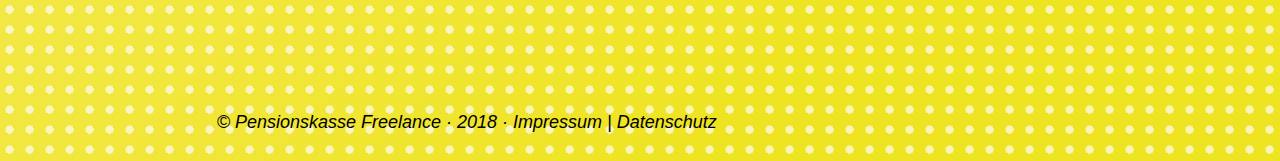
==== commit 2cceb134: "syndicom logo" ====
--- a/prototype/pensionskasse.html
+++ b/prototype/pensionskasse.html
@@ -73,8 +73,8 @@
 
   </main>
 
-  <div class="sticky-bottom">
-    <img src="img/syndicom.jpg" alt="Syndicom Logo">
+  <div class="syndicom">
+    <img src="https://syndicom.ch/fileadmin/templates/syndicom_main/img/syndicom_logo_de.svg" alt="Syndicom Logo">
   </div>
 
   <footer class="grid">
--- a/prototype/css/style.css
+++ b/prototype/css/style.css
@@ -1,2 +1,1333 @@
-@charset "UTF-8";@font-face{font-family:"Aller";src:url("../fonts/aller/aller_Rg.ttf") format("ttf");font-weight:900;font-style:normal}@font-face{font-family:"Aller";src:url("../fonts/aller/aller_lt.ttf") format("ttf");font-weight:900;font-style:italic}@font-face{font-family:"Aller";src:url("../fonts/aller/aller_Bd.ttf") format("ttf");font-weight:bold;font-style:normal}@font-face{font-family:"Aller";src:url("../fonts/aller/aller_BdIt.ttf") format("ttf");font-weight:bold;font-style:italic}@font-face{font-family:"Aller";src:url("../fonts/aller/aller-Lt.ttf") format("ttf");font-weight:500;font-style:normal}@font-face{font-family:"Aller";src:url("../fonts/aller/aller-LtIt.ttf") format("ttf");font-weight:500;font-style:italic}@font-face{font-family:"Libre Baskerville";src:url("../fonts/librebaskerville/librebaskerville-bold-webfont.woff2") format("woff2"), url("../fonts/librebaskerville/librebaskerville-bold-webfont.woff") format("woff");font-weight:bold;font-style:normal}@font-face{font-family:"Libre Baskerville";src:url("../fonts/librebaskerville/librebaskerville-italic-webfont.woff2") format("woff2"), url("../fonts/librebaskerville/librebaskerville-italic-webfont.woff") format("woff");font-weight:normal;font-style:italic}@font-face{font-family:"Libre Baskerville";src:url("../fonts/librebaskerville/librebaskerville-regular-webfont.woff2") format("woff2"), url("../fonts/librebaskerville/librebaskerville-regular-webfont.woff") format("woff");font-weight:normal;font-style:normal}a,abbr,acronym,address,applet,article,aside,audio,b,big,blockquote,body,canvas,caption,center,cite,code,dd,del,details,dfn,div,dl,dt,em,embed,fieldset,figcaption,figure,footer,form,h1,h2,h3,h4,h5,h6,header,hgroup,html,i,iframe,img,ins,kbd,label,legend,mark,menu,nav,object,output,p,pre,q,ruby,s,samp,section,small,span,strike,strong,summary,table,tbody,td,tfoot,th,thead,time,tr,tt,u,var,video{margin:0;padding:0;border:0;font-size:100%;font:inherit;vertical-align:baseline}article,aside,details,figcaption,figure,footer,header,hgroup,menu,nav,section{display:block}body{line-height:1}blockquote,q{quotes:none}blockquote:after,blockquote:before,q:after,q:before{content:'';content:none}table{border-collapse:collapse;border-spacing:0}b,strong{font-weight:bold}em,i{font-style:italic}*{-webkit-box-sizing:border-box;box-sizing:border-box}b,strong{font-weight:bold}i{font-style:italic}img{margin:0px auto;max-width:80%;display:block;height:auto}header{overflow:hidden;background-color:#FDFDFD;position:fixed;left:0;top:0;height:8em;width:100%;-webkit-box-shadow:0 1px 15px 0 rgba(0, 0, 0, 0.75);-moz-box-shadow:0 1px 15px 0 rgba(0, 0, 0, 0.75);box-shadow:0 1px 15px 0 rgba(0, 0, 0, 0.75)}body,html{max-width:100%;overflow-x:hidden}body{font-family:"aller";height:auto;-webkit-transition:0.3s all ease;-o-transition:0.3s all ease;transition:0.3s all ease}body footer,body header,body main{width:100%;max-width:1920px;margin-left:auto!important;margin-right:auto!important;-webkit-box-sizing:border-box;box-sizing:border-box}body.boxed{background-color:#fcf298;*zoom:1;filter:progid:DXImageTransform.Microsoft.gradient(gradientType=1, startColorstr='#FFFCF298', endColorstr='#FFEFE422');background-image:url('[data-uri]');background-size:100%;background-image:-webkit-gradient(linear, 0% 0%, 100% 100%, color-stop(25%, #fcf298), color-stop(87%, #efe422));background-image:-moz-linear-gradient(left top, #fcf298 25%, #efe422 87%);background-image:-webkit-linear-gradient(left top, #fcf298 25%, #efe422 87%);background-image:-webkit-gradient(linear, left top, right bottom, color-stop(25%, #fcf298), color-stop(87%, #efe422));background-image:-o-linear-gradient(left top, #fcf298 25%, #efe422 87%);background-image:linear-gradient(to right bottom, #fcf298 25%, #efe422 87%)}body.boxed .box{background:white}.box{margin:10px;-webkit-box-sizing:border-box;box-sizing:border-box}section.box{margin-top:0;margin-bottom:0;padding:10px}.main{margin:10em auto 5em}figure{padding-bottom:5px;margin:1.25rem 0}footer{margin-top:30px;margin-bottom:20px;padding:5px;font-style:italic}body,html{font-family:"Aller", "Calibri", sans-serif;font-size:18px;font-weight:normal;line-height:1.5;color:black}@media screen and (max-width:800px){body,html{font-size:16px}}p{text-align:justify;-webkit-hyphens:auto;-ms-hyphens:auto;hyphens:auto}p+p{margin-top:2rem}p strong{color:#0087b3}.numbered{counter-reset:h1}.numbered h1{counter-reset:h2}.numbered h1.nocount:before{content:"";counter-increment:none}.numbered h1:before{counter-increment:h1;content:counter(h1) "." " "}.numbered h2{counter-reset:h3}.numbered h2.nocount:before{content:"";counter-increment:none}.numbered h2:before{counter-increment:h2;content:counter(h1) "." counter(h2) "." " "}.numbered h3{counter-reset:h4}.numbered h3.nocount:before{content:"";counter-increment:none}.numbered h3:before{counter-increment:h3;content:counter(h1) "." counter(h2) "." counter(h3) "." " "}.numbered h4{counter-reset:h5}.numbered h4.nocount:before{content:"";counter-increment:none}.numbered h4:before{counter-increment:h4;content:counter(h1) "." counter(h2) "." counter(h3) "." counter(h4) "." " "}.numbered h5{counter-reset:h6}.numbered h5.nocount:before{content:"";counter-increment:none}.numbered h5:before{counter-increment:h5;content:counter(h1) "." counter(h2) "." counter(h3) "." counter(h4) "." counter(h5) "." " "}.numbered h6{counter-reset:h7}.numbered h6.nocount:before{content:"";counter-increment:none}.numbered h6:before{counter-increment:h6;content:counter(h1) "." counter(h2) "." counter(h3) "." counter(h4) "." counter(h5) "." counter(h6) "." " "}h1{font-family:"Aller", "Calibri", sans-serif;font-weight:300;font-style:normal;text-transform:uppercase;text-align:center}h2{font-family:"Aller", "Calibri", sans-serif;font-weight:300;font-style:normal;text-transform:uppercase;text-align:center}h3{font-family:"Aller", "Calibri", sans-serif;font-weight:300;font-style:normal;text-transform:uppercase;text-align:center}h4{font-family:"Aller", "Calibri", sans-serif;font-weight:300;font-style:normal;text-transform:uppercase;text-align:center}h5{font-family:"Aller", "Calibri", sans-serif;font-weight:300;font-style:normal;text-transform:uppercase;text-align:center}h6{font-family:"Aller", "Calibri", sans-serif;font-weight:300;font-style:normal;text-transform:uppercase;text-align:center}h1{font-size:3em;line-height:1.05;color:#0087b3;margin:2.5rem 0}@media screen and (max-width:800px){h1{font-size:2.5em}}h2{font-size:2.25em;line-height:1.25;margin:1.25rem 0}@media screen and (max-width:800px){h2{font-size:2em}}h3{font-size:1.75em;line-height:1.25;margin:1.25rem 0}@media screen and (max-width:800px){h3{font-size:1.5em}}h4{font-size:1.125em;line-height:1.22;margin:.5rem 0;font-weight:500;margin-top:1.5rem}h5{font-size:1.1em;margin:.3rem 0;font-weight:500;margin-top:1.5rem}h6{font-size:1em;margin:.25rem 0;font-weight:500;margin-top:1.5rem}.toggle,a{-webkit-transition:0.3s all ease;-o-transition:0.3s all ease;transition:0.3s all ease;color:#5fbeec;cursor:pointer;text-decoration:none}.toggle:hover,a:hover{color:#5fbeec;text-decoration:underline}.toggle.btn,a.btn{border-radius:20px;padding:6.66667px 40px;border:2px solid currentColor;margin:auto 10px;line-height:3;white-space:nowrap;font-family:"Aller", "Calibri", sans-serif}@media screen and (max-width:600px){.toggle.btn,a.btn{padding:6.66667px 20px}}.toggle.btn:hover,a.btn:hover{text-decoration:none;background:#5fbeec;color:black-or-white(#5fbeec);border-color:#5fbeec}.text-black{color:black}.text-white{color:white}.text-center{text-align:center}.text-justify{text-align:justify}.text-left{text-align:left}.text-right{text-align:right}.text-hyphen{-webkit-hyphens:auto;-ms-hyphens:auto;hyphens:auto}.text-no-hyphen{-webkit-hyphens:none;-ms-hyphens:none;hyphens:none}.text-highlighted{background:#5fbeec;color:black-or-white(#5fbeec);padding:3px 0 1px 0}.text-small{font-size:.8em}.text-muted{opacity:.5}.text-lead{font-family:"Aller", "Calibri", sans-serif;line-height:1.375;text-align:left;font-size:1.4em;font-weight:300;margin-bottom:1.25rem}figcaption{font-style:italic;margin-bottom:1.25rem;margin-top:.5rem}body,html{width:100%;min-height:100vh;margin:0;padding:0}body{display:grid;grid-template-rows:auto auto auto;grid-template-columns:12fr;grid-template-areas:"head""main""foot";-webkit-box-align:center;-ms-flex-align:center;align-items:center}body .head{grid-area:head}body .main{grid-area:main}body .foot{grid-area:foot}.grid{display:grid;grid-template-columns:repeat(12, 1fr);-webkit-box-align:center;-ms-flex-align:center;align-items:center}.grid .grid{display:grid;grid-template-columns:repeat(12, 1fr)}.grid .item-span-1{grid-column-start:auto;grid-column-end:span 1}.grid .item-span-lg-1,.grid .item-span-md-1,.grid .item-span-sm-1{grid-column-start:auto;grid-column-end:span 12}.grid .item-span-2{grid-column-start:auto;grid-column-end:span 2}.grid .item-span-lg-2,.grid .item-span-md-2,.grid .item-span-sm-2,.grid section.has-sidestory .sidestory{grid-column-start:auto;grid-column-end:span 12}.grid .item-span-3{grid-column-start:auto;grid-column-end:span 3}.grid .item-span-lg-3,.grid .item-span-md-3,.grid .item-span-sm-3{grid-column-start:auto;grid-column-end:span 12}.grid .item-span-4{grid-column-start:auto;grid-column-end:span 4}.grid .item-span-lg-4,.grid .item-span-md-4,.grid .item-span-sm-4{grid-column-start:auto;grid-column-end:span 12}.grid .item-span-5,.grid section blockquote{grid-column-start:auto;grid-column-end:span 5}.grid .item-span-lg-5,.grid .item-span-md-5,.grid .item-span-sm-5{grid-column-start:auto;grid-column-end:span 12}.grid .item-span-6,.grid section .content-wide,.grid section .oversized div,.grid section .oversized figcaption,.grid section .oversized p,.grid section .slider-wrap,.grid section .video-wrap,.grid section audio,.grid section h1,.grid section h2,.grid section h3,.grid section h4,.grid section h5,.grid section h6,.grid section iframe,.grid section img,.grid section ol,.grid section p,.grid section pre div,.grid section pre figcaption,.grid section pre p,.grid section ul{grid-column-start:auto;grid-column-end:span 6}.grid .item-span-lg-6,.grid .item-span-md-6,.grid .item-span-sm-6,.grid section.full-width audio,.grid section .full-width audio,.grid section.full-width figcaption,.grid section .full-width figcaption,.grid section.full-width iframe,.grid section .full-width iframe,.grid section.full-width p,.grid section .full-width p,.grid section.full-width ul,.grid section .full-width ul{grid-column-start:auto;grid-column-end:span 12}.grid .item-span-7{grid-column-start:auto;grid-column-end:span 7}.grid .item-span-lg-7,.grid .item-span-md-7,.grid .item-span-sm-7{grid-column-start:auto;grid-column-end:span 12}.grid .item-span-8,.grid section .content-wide.large,.grid section .oversized,.grid section .slider-wrap.large,.grid section .video-wrap.large,.grid section audio.large,.grid section h1.large,.grid section h2.large,.grid section h3.large,.grid section h4.large,.grid section h5.large,.grid section h6.large,.grid section iframe.large,.grid section img.large,.grid section ol.large,.grid section p.large,.grid section pre,.grid section ul.large{grid-column-start:auto;grid-column-end:span 8}.grid .foot,.grid .item-span-lg-8,.grid .item-span-md-8,.grid .item-span-sm-8,.grid section,.grid section.has-sidestory .content,.grid section .oversized img,.grid section pre img{grid-column-start:auto;grid-column-end:span 12}.grid .item-span-9{grid-column-start:auto;grid-column-end:span 9}.grid .item-span-lg-9,.grid .item-span-md-9,.grid .item-span-sm-9{grid-column-start:auto;grid-column-end:span 12}.grid .item-span-10{grid-column-start:auto;grid-column-end:span 10}.grid .item-span-lg-10,.grid .item-span-md-10,.grid .item-span-sm-10{grid-column-start:auto;grid-column-end:span 12}.grid .item-span-11{grid-column-start:auto;grid-column-end:span 11}.grid .item-span-lg-11,.grid .item-span-md-11,.grid .item-span-sm-11{grid-column-start:auto;grid-column-end:span 12}.grid .fullscreen,.grid .item-span-12,.grid div{grid-column-start:auto;grid-column-end:span 12}.grid .item-span-lg-12,.grid .item-span-md-12,.grid .item-span-sm-12,.grid section.full-width,.grid section .full-width,.grid section.full-width .over-video,.grid section .full-width .over-video,.grid section.full-width .video-wrap,.grid section .full-width .video-wrap,.grid section.full-width figure,.grid section .full-width figure,.grid section.full-width iframe,.grid section .full-width iframe,.grid section.full-width video,.grid section .full-width video,.grid section.has-sidestory{grid-column-start:auto;grid-column-end:span 12}.grid .item-offset-0,.grid section .content-wide.large,.grid section.full-width,.grid section .full-width,.grid section.full-width .over-video,.grid section .full-width .over-video,.grid section.full-width .video-wrap,.grid section .full-width .video-wrap,.grid section.full-width figure,.grid section .full-width figure,.grid section.full-width iframe,.grid section .full-width iframe,.grid section.full-width video,.grid section .full-width video,.grid section.has-sidestory,.grid section .slider-wrap.large,.grid section .video-wrap.large,.grid section audio.large,.grid section h1.large,.grid section h2.large,.grid section h3.large,.grid section h4.large,.grid section h5.large,.grid section h6.large,.grid section iframe.large,.grid section img.large,.grid section ol.large,.grid section p.large,.grid section ul.large{grid-column-start:1}.grid .item-offset-lg-1,.grid .item-offset-md-1,.grid .item-offset-sm-1,.grid section.has-sidestory .sidestory-left{grid-column-start:auto}.grid .item-offset-1,.grid section .content-wide,.grid section .oversized div,.grid section .oversized figcaption,.grid section .oversized p,.grid section .slider-wrap,.grid section .video-wrap,.grid section audio,.grid section h1,.grid section h2,.grid section h3,.grid section h4,.grid section h5,.grid section h6,.grid section iframe,.grid section img,.grid section ol,.grid section p,.grid section pre div,.grid section pre figcaption,.grid section pre p,.grid section ul{grid-column-start:2}.grid .foot,.grid .item-offset-lg-2,.grid .item-offset-md-2,.grid .item-offset-sm-2,.grid section,.grid section.full-width audio,.grid section .full-width audio,.grid section.full-width figcaption,.grid section .full-width figcaption,.grid section.full-width iframe,.grid section .full-width iframe,.grid section.full-width p,.grid section .full-width p,.grid section.full-width ul,.grid section .full-width ul,.grid section.has-sidestory .content{grid-column-start:auto}.grid .item-offset-2{grid-column-start:3}.grid .item-offset-lg-3,.grid .item-offset-md-3,.grid .item-offset-sm-3{grid-column-start:auto}.grid .item-offset-3{grid-column-start:4}.grid .item-offset-lg-4,.grid .item-offset-md-4,.grid .item-offset-sm-4{grid-column-start:auto}.grid .item-offset-4{grid-column-start:5}.grid .item-offset-lg-5,.grid .item-offset-md-5,.grid .item-offset-sm-5{grid-column-start:auto}.grid .item-offset-5{grid-column-start:6}.grid .item-offset-lg-6,.grid .item-offset-md-6,.grid .item-offset-sm-6{grid-column-start:auto}.grid .item-offset-6{grid-column-start:7}.grid .item-offset-lg-7,.grid .item-offset-md-7,.grid .item-offset-sm-7{grid-column-start:auto}.grid .item-offset-7{grid-column-start:8}.grid .item-offset-lg-8,.grid .item-offset-md-8,.grid .item-offset-sm-8{grid-column-start:auto}.grid .item-offset-8{grid-column-start:9}.grid .item-offset-lg-9,.grid .item-offset-md-9,.grid .item-offset-sm-9,.grid section.has-sidestory .sidestory-right{grid-column-start:auto}.grid .item-offset-9{grid-column-start:10}.grid .item-offset-lg-10,.grid .item-offset-md-10,.grid .item-offset-sm-10{grid-column-start:auto}.grid .item-offset-10{grid-column-start:11}.grid .item-offset-lg-11,.grid .item-offset-md-11,.grid .item-offset-sm-11{grid-column-start:auto}.grid .item-offset-11{grid-column-start:12}.grid .item-offset-lg-12,.grid .item-offset-md-12,.grid .item-offset-sm-12{grid-column-start:auto}@media screen and (min-width:600px){.grid .item-span-sm-1{grid-column-start:auto;grid-column-end:span 1}.grid .item-span-sm-2{grid-column-start:auto;grid-column-end:span 2}.grid .item-span-sm-3{grid-column-start:auto;grid-column-end:span 3}.grid .item-span-sm-4{grid-column-start:auto;grid-column-end:span 4}.grid .item-span-sm-5{grid-column-start:auto;grid-column-end:span 5}.grid .item-span-sm-6{grid-column-start:auto;grid-column-end:span 6}.grid .item-span-sm-7{grid-column-start:auto;grid-column-end:span 7}.grid .item-span-sm-8{grid-column-start:auto;grid-column-end:span 8}.grid .item-span-sm-9{grid-column-start:auto;grid-column-end:span 9}.grid .item-span-sm-10{grid-column-start:auto;grid-column-end:span 10}.grid .item-span-sm-11{grid-column-start:auto;grid-column-end:span 11}.grid .item-span-sm-12{grid-column-start:auto;grid-column-end:span 12}.grid .item-offset-sm-0{grid-column-start:1}.grid .item-offset-sm-1{grid-column-start:2}.grid .item-offset-sm-2{grid-column-start:3}.grid .item-offset-sm-3{grid-column-start:4}.grid .item-offset-sm-4{grid-column-start:5}.grid .item-offset-sm-5{grid-column-start:6}.grid .item-offset-sm-6{grid-column-start:7}.grid .item-offset-sm-7{grid-column-start:8}.grid .item-offset-sm-8{grid-column-start:9}.grid .item-offset-sm-9{grid-column-start:10}.grid .item-offset-sm-10{grid-column-start:11}.grid .item-offset-sm-11{grid-column-start:12}}@media screen and (min-width:960px){.grid .item-span-md-1{grid-column-start:auto;grid-column-end:span 1}.grid .item-span-md-2,.grid section.has-sidestory .sidestory{grid-column-start:auto;grid-column-end:span 2}.grid .item-span-md-3{grid-column-start:auto;grid-column-end:span 3}.grid .item-span-md-4{grid-column-start:auto;grid-column-end:span 4}.grid .item-span-md-5{grid-column-start:auto;grid-column-end:span 5}.grid .item-span-md-6,.grid section.full-width audio,.grid section .full-width audio,.grid section.full-width figcaption,.grid section .full-width figcaption,.grid section.full-width iframe,.grid section .full-width iframe,.grid section.full-width p,.grid section .full-width p,.grid section.full-width ul,.grid section .full-width ul{grid-column-start:auto;grid-column-end:span 6}.grid .item-span-md-7{grid-column-start:auto;grid-column-end:span 7}.grid .foot,.grid .item-span-md-8,.grid section,.grid section.has-sidestory .content,.grid section .oversized img,.grid section pre img{grid-column-start:auto;grid-column-end:span 8}.grid .item-span-md-9{grid-column-start:auto;grid-column-end:span 9}.grid .item-span-md-10{grid-column-start:auto;grid-column-end:span 10}.grid .item-span-md-11{grid-column-start:auto;grid-column-end:span 11}.grid .item-span-md-12,.grid section.full-width,.grid section .full-width,.grid section.full-width .over-video,.grid section .full-width .over-video,.grid section.full-width .video-wrap,.grid section .full-width .video-wrap,.grid section.full-width figure,.grid section .full-width figure,.grid section.full-width iframe,.grid section .full-width iframe,.grid section.full-width video,.grid section .full-width video,.grid section.has-sidestory{grid-column-start:auto;grid-column-end:span 12}.grid .item-offset-md-0{grid-column-start:1}.grid .item-offset-md-1,.grid section.has-sidestory .sidestory-left{grid-column-start:2}.grid .foot,.grid .item-offset-md-2,.grid section,.grid section.full-width audio,.grid section .full-width audio,.grid section.full-width figcaption,.grid section .full-width figcaption,.grid section.full-width iframe,.grid section .full-width iframe,.grid section.full-width p,.grid section .full-width p,.grid section.full-width ul,.grid section .full-width ul,.grid section.has-sidestory .content{grid-column-start:3}.grid .item-offset-md-3{grid-column-start:4}.grid .item-offset-md-4{grid-column-start:5}.grid .item-offset-md-5{grid-column-start:6}.grid .item-offset-md-6{grid-column-start:7}.grid .item-offset-md-7{grid-column-start:8}.grid .item-offset-md-8{grid-column-start:9}.grid .item-offset-md-9,.grid section.has-sidestory .sidestory-right{grid-column-start:10}.grid .item-offset-md-10{grid-column-start:11}.grid .item-offset-md-11{grid-column-start:12}}@media screen and (min-width:1260px){.grid .item-span-lg-1{grid-column-start:auto;grid-column-end:span 1}.grid .item-span-lg-2{grid-column-start:auto;grid-column-end:span 2}.grid .item-span-lg-3{grid-column-start:auto;grid-column-end:span 3}.grid .item-span-lg-4{grid-column-start:auto;grid-column-end:span 4}.grid .item-span-lg-5{grid-column-start:auto;grid-column-end:span 5}.grid .item-span-lg-6{grid-column-start:auto;grid-column-end:span 6}.grid .item-span-lg-7{grid-column-start:auto;grid-column-end:span 7}.grid .item-span-lg-8{grid-column-start:auto;grid-column-end:span 8}.grid .item-span-lg-9{grid-column-start:auto;grid-column-end:span 9}.grid .item-span-lg-10{grid-column-start:auto;grid-column-end:span 10}.grid .item-span-lg-11{grid-column-start:auto;grid-column-end:span 11}.grid .item-span-lg-12{grid-column-start:auto;grid-column-end:span 12}.grid .item-offset-lg-0{grid-column-start:1}.grid .item-offset-lg-1{grid-column-start:2}.grid .item-offset-lg-2{grid-column-start:3}.grid .item-offset-lg-3{grid-column-start:4}.grid .item-offset-lg-4{grid-column-start:5}.grid .item-offset-lg-5{grid-column-start:6}.grid .item-offset-lg-6{grid-column-start:7}.grid .item-offset-lg-7{grid-column-start:8}.grid .item-offset-lg-8{grid-column-start:9}.grid .item-offset-lg-9{grid-column-start:10}.grid .item-offset-lg-10{grid-column-start:11}.grid .item-offset-lg-11{grid-column-start:12}}.grid .fullscreen{height:100vh;background-size:cover;background-position:center center}.grid section{padding:50px 0;display:grid;grid-template-columns:repeat(8, 1fr)}.boxed .grid section:first-of-type:not(.fullscreen):not(.full-width){padding-top:100px}.boxed .grid section:last-of-type{padding-bottom:100px}.grid section.full-width,.grid section .full-width{padding:0;display:grid;grid-template-columns:repeat(12, 1fr);position:relative;margin:0}.grid section.full-width .over-video,.grid section .full-width .over-video,.grid section.full-width .video-wrap,.grid section .full-width .video-wrap,.grid section.full-width figure,.grid section .full-width figure,.grid section.full-width iframe,.grid section .full-width iframe,.grid section.full-width video,.grid section .full-width video{padding:0;line-height:1;margin:0}.grid section.full-width .video-wrap,.grid section .full-width .video-wrap{margin:0}.grid section.full-width .over-video,.grid section .full-width .over-video{position:absolute;top:0;left:0;width:100%;height:100%;background:rgba(0, 0, 0, 0.5)}.grid section.full-width audio,.grid section .full-width audio,.grid section.full-width figcaption,.grid section .full-width figcaption,.grid section.full-width iframe,.grid section .full-width iframe,.grid section.full-width p,.grid section .full-width p,.grid section.full-width ul,.grid section .full-width ul{position:absolute;bottom:10px;left:0}.grid section.has-sidestory{padding:0;display:grid;grid-template-columns:repeat(12, 1fr);position:relative}.grid section.has-sidestory .box{margin-top:0;margin-bottom:0}.grid section.has-sidestory .content{grid-row-start:1;display:grid;grid-template-columns:repeat(8, 1fr)}@media screen and (max-width:1260px){.grid section.has-sidestory .content{grid-column-start:auto;grid-column-end:span 12;padding:20px 0}}.grid section.has-sidestory .sidestory{grid-row-start:1;-ms-flex-item-align:center;align-self:center;padding:20px;z-index:10;margin:25px;font-size:.8em;background:#f2f2f2}@media screen and (max-width:1260px){.grid section.has-sidestory .sidestory{grid-column-start:auto;grid-column-end:span 12;grid-row-start:auto;background:#f2f2f2}.grid section.has-sidestory .sidestory h1,.grid section.has-sidestory .sidestory h2,.grid section.has-sidestory .sidestory h3,.grid section.has-sidestory .sidestory h4,.grid section.has-sidestory .sidestory h5,.grid section.has-sidestory .sidestory h6{text-align:left}}.grid section .oversized,.grid section pre{display:grid;grid-template-columns:repeat(8, 1fr);padding:1.25rem 0;position:relative;margin-bottom:2rem}.grid section .oversized code,.grid section pre code{padding:0 10px}.grid section .textoverlay{padding:0;margin:30px 0;background:black}.grid section .textoverlay img{opacity:0.5}.grid section .textoverlay .overlay-content{position:absolute;top:50%;-webkit-transform:translateY(-50%);-ms-transform:translateY(-50%);transform:translateY(-50%);text-align:center;width:100%;color:white;font-size:3.1em;line-height:1.05em;font-weight:normal;font-style:italic}.grid section .content-wide,.grid section .slider-wrap,.grid section .video-wrap,.grid section audio,.grid section h1,.grid section h2,.grid section h3,.grid section h4,.grid section h5,.grid section h6,.grid section iframe,.grid section img,.grid section ol,.grid section p,.grid section ul{width:100%}.grid section blockquote{grid-column-start:4}.grid section blockquote p{text-align:right!important}@media screen and (max-width:700px){.grid section blockquote{grid-column-start:0;grid-column-end:span 6}}.overlay-open{overflow:hidden}.overlay-open div:not(.overlay),.overlay-open footer,.overlay-open header,.overlay-open main{-webkit-filter:blur(10px);filter:blur(10px);-webkit-transition:0.3s all ease;-o-transition:0.3s all ease;transition:0.3s all ease}.backdrop{position:fixed;top:0;left:0;width:100%;height:100%;z-index:98}.overlay{display:none;background:white;position:fixed;width:70%;max-height:70%;overflow:auto;border:0px solid #5fbeec;top:50%;left:50%;-webkit-transform:translate(-50%, -50%);-ms-transform:translate(-50%, -50%);transform:translate(-50%, -50%);z-index:99}@media screen and (max-width:600px){.overlay{width:90%;max-height:90%}}.overlay.open{display:block}.overlay .close{position:absolute;right:15px;top:10px;font-family:"Aller", "Calibri", sans-serif;font-size:1.5em;text-decoration:none;z-index:100}.overlay .close:hover{text-decoration:none}.menu{position:fixed;top:0;left:0;width:100%;background:#FDFDFD;color:white;z-index:10000;font-family:"Aller", "Calibri", sans-serif;text-transform:uppercase;-webkit-box-shadow:0 0 30px rgba(0, 0, 0, 0.3);box-shadow:0 0 30px rgba(0, 0, 0, 0.3);display:-webkit-box;display:-ms-flexbox;display:flex;-webkit-box-orient:horizontal;-webkit-box-direction:normal;-ms-flex-direction:row;flex-direction:row;-ms-flex-wrap:wrap;flex-wrap:wrap;-webkit-box-pack:justify;-ms-flex-pack:justify;justify-content:space-between;-webkit-box-align:center;-ms-flex-align:center;align-items:center}.menu.boxed{-webkit-box-pack:center;-ms-flex-pack:center;justify-content:center}.menu .bar{width:66.66667%;display:-webkit-box;display:-ms-flexbox;display:flex;-webkit-box-orient:horizontal;-webkit-box-direction:normal;-ms-flex-direction:row;flex-direction:row;-ms-flex-wrap:wrap;flex-wrap:wrap;-webkit-box-pack:justify;-ms-flex-pack:justify;justify-content:space-between;-webkit-box-align:center;-ms-flex-align:center;align-items:center}.menu .current{text-decoration:underline}.menu .dropdown span{display:inline-block;position:relative;padding-right:10px}.menu .dropdown span:after{content:'';width:0;height:0;border-style:solid;border-color:white transparent transparent transparent;border-width:5px;position:absolute;top:50%;-webkit-transform:translateY(-50%);-ms-transform:translateY(-50%);transform:translateY(-50%);right:-5px;-webkit-transition:.3s all ease;-o-transition:.3s all ease;transition:.3s all ease}.menu .dropdown span.open:after{-webkit-transform:translateY(-100%) scaleY(-1);-ms-transform:translateY(-100%) scaleY(-1);transform:translateY(-100%) scaleY(-1)}.menu .nav-toggle{cursor:pointer;display:none}@media screen and (max-width:700px){.menu .nav-toggle{display:block}}.menu .branding{display:inline-block;padding:5px 10px;display:-webkit-box;display:-ms-flexbox;display:flex;-webkit-box-orient:horizontal;-webkit-box-direction:normal;-ms-flex-direction:row;flex-direction:row;-ms-flex-wrap:nowrap;flex-wrap:nowrap;-webkit-box-pack:justify;-ms-flex-pack:justify;justify-content:space-between;-webkit-box-align:center;-ms-flex-align:center;align-items:center}.menu .branding span{padding:5px}.menu .branding img{display:inline-block;max-width:30px}.menu a,.menu span{color:white;cursor:pointer}.menu a:hover,.menu span:hover{color:rgba(255, 255, 255, 0.8)}.menu ul{padding:0 10px;list-style:none;list-style-type:none;position:relative;background:#FDFDFD;margin:0;z-index:10001}@media screen and (max-width:700px){.menu ul{position:fixed;top:0;left:0;width:300px;height:100%;-webkit-transform:translateX(-300px);-ms-transform:translateX(-300px);transform:translateX(-300px);-webkit-transition:.3s all ease;-o-transition:.3s all ease;transition:.3s all ease}.menu ul.active{-webkit-transform:translateX(0);-ms-transform:translateX(0);transform:translateX(0)}}.menu ul li{list-style:none;display:inline-block;padding:0 10px}@media screen and (max-width:700px){.menu ul li{display:block}}.menu ul ul{background:#FDFDFD;position:absolute;padding:5px;width:100%;margin:0}@media screen and (max-width:700px){.menu ul ul{position:relative}}.menu ul ul li{display:block}.hamburger{font-size:0;width:30px;height:3px;background:white;position:relative}.hamburger:after,.hamburger:before{content:'';position:absolute;width:100%;height:3px;left:0;background:white}.hamburger:before{top:-9px}.hamburger:after{bottom:-9px}.hamburger:hover{background:rgba(255, 255, 255, 0.8)}.hamburger:hover:after,.hamburger:hover:before{background:white}.ex{font-size:0;position:relative;right:0;width:100%;height:20px;display:block;width:100%}.ex:after,.ex:before{content:'';width:3px;height:30px;position:absolute;top:10px;right:10px;background:white}.ex:before{-webkit-transform:rotate(-45deg);-ms-transform:rotate(-45deg);transform:rotate(-45deg)}.ex:after{-webkit-transform:rotate(45deg);-ms-transform:rotate(45deg);transform:rotate(45deg)}.ex:hover:after,.ex:hover:before{background:rgba(255, 255, 255, 0.8)}pre{margin:2rem 0!important}.sticky-bottom{position:fixed;bottom:0;width:20%}#logo{padding:1em 1em 0.5em;font-size:2em;float:left;color:#0087b3;text-decoration:none}#logo-line{color:#5fbeec}@media screen and (max-width:1000px){#logo{font-size:1.5em}}@media screen and (max-width:600px){#logo{font-size:1em}}#active{color:#5fbeec;border-bottom:3px solid #5fbeec}
+@charset "UTF-8";
+/* How tu use this mixin:
+ * include on the parent container argumemts are as follows:
+ * 1. selector: add the complete css selector, as a string
+ * 2. items per row: how many items are in a row max.
+ * 3++. to make this responsive add breakpoints, separating with a comma, the mixin automatically reduces by 1.
+ */
+@font-face {
+  font-family: "Aller";
+  src: local("Aller Italic"), local("Aller-Italic"), url("../fonts/Aller/Aller-Italic.woff2") format("woff2"), url("../fonts/Aller/Aller-Italic.woff") format("woff");
+  font-weight: normal;
+  font-style: italic; }
+@font-face {
+  font-family: "Aller";
+  src: local("Aller"), url("../fonts/Aller/Aller.woff2") format("woff2"), url("../fonts/Aller/Aller.woff") format("woff");
+  font-weight: normal;
+  font-style: normal; }
+@font-face {
+  font-family: "Aller";
+  src: local("Aller Light"), local("Aller-Light"), url("../fonts/Aller/Aller-Light.woff2") format("woff2"), url("Aller-Light.woff") format("woff");
+  font-weight: 300;
+  font-style: normal; }
+@font-face {
+  font-family: "Aller";
+  src: local("Aller Bold"), local("Aller-Bold"), url("../fonts/Aller/Aller-Bold.woff2") format("woff2"), url("../fonts/Aller/Aller-Bold.woff") format("woff");
+  font-weight: bold;
+  font-style: normal; }
+@font-face {
+  font-family: "Aller";
+  src: local("Aller Light Italic"), local("Aller-LightItalic"), url("../fonts/Aller/Aller-LightItalic.woff2") format("woff2"), url("../fonts/Aller/Aller-LightItalic.woff") format("woff");
+  font-weight: 300;
+  font-style: italic; }
+@font-face {
+  font-family: "Aller";
+  src: local("Aller Bold Italic"), local("Aller-BoldItalic"), url("../fonts/Aller/Aller-BoldItalic.woff2") format("woff2"), url("../fonts/Aller/Aller-BoldItalic.woff") format("woff");
+  font-weight: bold;
+  font-style: italic; }
+@font-face {
+  font-family: "Libre Baskerville";
+  src: url("../fonts/librebaskerville/librebaskerville-bold-webfont.woff2") format("woff2"), url("../fonts/librebaskerville/librebaskerville-bold-webfont.woff") format("woff");
+  font-weight: bold;
+  font-style: normal; }
+@font-face {
+  font-family: "Libre Baskerville";
+  src: url("../fonts/librebaskerville/librebaskerville-italic-webfont.woff2") format("woff2"), url("../fonts/librebaskerville/librebaskerville-italic-webfont.woff") format("woff");
+  font-weight: normal;
+  font-style: italic; }
+@font-face {
+  font-family: "Libre Baskerville";
+  src: url("../fonts/librebaskerville/librebaskerville-regular-webfont.woff2") format("woff2"), url("../fonts/librebaskerville/librebaskerville-regular-webfont.woff") format("woff");
+  font-weight: normal;
+  font-style: normal; }
+html, body, div, span, applet, object, iframe,
+h1, h2, h3, h4, h5, h6, p, blockquote, pre,
+a, abbr, acronym, address, big, cite, code,
+del, dfn, em, img, ins, kbd, q, s, samp,
+small, strike, strong, tt, var,
+b, u, i, center,
+dl, dt, dd,
+fieldset, form, label, legend,
+table, caption, tbody, tfoot, thead, tr, th, td,
+article, aside, canvas, details, embed,
+figure, figcaption, footer, header, hgroup,
+menu, nav, output, ruby, section, summary,
+time, mark, audio, video {
+  margin: 0;
+  padding: 0;
+  border: 0;
+  font-size: 100%;
+  font: inherit;
+  vertical-align: baseline; }
+
+article, aside, details, figcaption, figure,
+footer, header, hgroup, menu, nav, section {
+  display: block; }
+
+body {
+  line-height: 1; }
+
+blockquote, q {
+  quotes: none; }
+
+blockquote:before, blockquote:after,
+q:before, q:after {
+  content: '';
+  content: none; }
+
+table {
+  border-collapse: collapse;
+  border-spacing: 0; }
+
+b, strong {
+  font-weight: bold; }
+
+i, em {
+  font-style: italic; }
+
+* {
+  -webkit-box-sizing: border-box;
+  box-sizing: border-box; }
+
+b,
+strong {
+  font-weight: bold; }
+
+i {
+  font-style: italic; }
+
+img {
+  max-width: 100%;
+  height: auto; }
+
+body,
+html {
+  max-width: 100%;
+  overflow-x: hidden; }
+
+body {
+  height: auto;
+  -webkit-transition: 0.3s all ease;
+  -o-transition: 0.3s all ease;
+  transition: 0.3s all ease; }
+  body footer,
+  body header,
+  body main {
+    width: 100%;
+    max-width: 1920px;
+    margin-left: auto !important;
+    margin-right: auto !important;
+    -webkit-box-sizing: border-box;
+    box-sizing: border-box; }
+  body.boxed {
+    /* Permalink - use to edit and share this gradient: http://colorzilla.com/gradient-editor/#fcf298+25,efe422+87 */
+    background: url("[data-uri]") repeat, -webkit-linear-gradient(315deg, #fcf298 25%, #efe422 87%) no-repeat;
+    background: url("[data-uri]") repeat, -o-linear-gradient(315deg, #fcf298 25%, #efe422 87%) no-repeat;
+    background: url("[data-uri]") repeat, linear-gradient(135deg, #fcf298 25%, #efe422 87%) no-repeat; }
+    body.boxed .box {
+      background: white; }
+
+.box {
+  margin: 10px;
+  -webkit-box-sizing: border-box;
+  box-sizing: border-box; }
+
+section.box {
+  margin-top: 0;
+  margin-bottom: 0;
+  padding: 10px; }
+
+.main {
+  margin: 10em auto 5em; }
+
+figure {
+  padding-bottom: 5px;
+  margin: 1.25rem 0; }
+
+footer {
+  margin-top: 30px;
+  margin-bottom: 20px;
+  padding: 5px;
+  font-style: italic; }
+
+body,
+html {
+  font-family: "Aller", "Calibri", sans-serif;
+  font-size: 18px;
+  font-weight: normal;
+  line-height: 1.5;
+  color: black; }
+  @media screen and (max-width: 800px) {
+    body,
+    html {
+      font-size: 16px; } }
+
+p {
+  text-align: justify;
+  -webkit-hyphens: auto;
+  -ms-hyphens: auto;
+  hyphens: auto; }
+  p + p {
+    margin-top: 2rem; }
+  p strong {
+    color: #0087b3; }
+
+.numbered {
+  counter-reset: h1; }
+  .numbered h1 {
+    counter-reset: h2; }
+    .numbered h1.nocount:before {
+      content: "";
+      counter-increment: none; }
+    .numbered h1:before {
+      counter-increment: h1;
+      content: counter(h1) "." " "; }
+  .numbered h2 {
+    counter-reset: h3; }
+    .numbered h2.nocount:before {
+      content: "";
+      counter-increment: none; }
+    .numbered h2:before {
+      counter-increment: h2;
+      content: counter(h1) "." counter(h2) "." " "; }
+  .numbered h3 {
+    counter-reset: h4; }
+    .numbered h3.nocount:before {
+      content: "";
+      counter-increment: none; }
+    .numbered h3:before {
+      counter-increment: h3;
+      content: counter(h1) "." counter(h2) "." counter(h3) "." " "; }
+  .numbered h4 {
+    counter-reset: h5; }
+    .numbered h4.nocount:before {
+      content: "";
+      counter-increment: none; }
+    .numbered h4:before {
+      counter-increment: h4;
+      content: counter(h1) "." counter(h2) "." counter(h3) "." counter(h4) "." " "; }
+  .numbered h5 {
+    counter-reset: h6; }
+    .numbered h5.nocount:before {
+      content: "";
+      counter-increment: none; }
+    .numbered h5:before {
+      counter-increment: h5;
+      content: counter(h1) "." counter(h2) "." counter(h3) "." counter(h4) "." counter(h5) "." " "; }
+  .numbered h6 {
+    counter-reset: h7; }
+    .numbered h6.nocount:before {
+      content: "";
+      counter-increment: none; }
+    .numbered h6:before {
+      counter-increment: h6;
+      content: counter(h1) "." counter(h2) "." counter(h3) "." counter(h4) "." counter(h5) "." counter(h6) "." " "; }
+
+h1 {
+  font-family: "Aller", "Calibri", sans-serif;
+  font-weight: 300;
+  font-style: normal;
+  text-transform: uppercase;
+  text-align: center; }
+
+h2 {
+  font-family: "Aller", "Calibri", sans-serif;
+  font-weight: 300;
+  font-style: normal;
+  text-transform: uppercase;
+  text-align: center; }
+
+h3 {
+  font-family: "Aller", "Calibri", sans-serif;
+  font-weight: 300;
+  font-style: normal;
+  text-transform: uppercase;
+  text-align: center; }
+
+h4 {
+  font-family: "Aller", "Calibri", sans-serif;
+  font-weight: 300;
+  font-style: normal;
+  text-transform: uppercase;
+  text-align: center; }
+
+h5 {
+  font-family: "Aller", "Calibri", sans-serif;
+  font-weight: 300;
+  font-style: normal;
+  text-transform: uppercase;
+  text-align: center; }
+
+h6 {
+  font-family: "Aller", "Calibri", sans-serif;
+  font-weight: 300;
+  font-style: normal;
+  text-transform: uppercase;
+  text-align: center; }
+
+h1 {
+  font-size: 3em;
+  line-height: 1.05;
+  color: #0087b3;
+  margin: 2.5rem 0; }
+  @media screen and (max-width: 800px) {
+    h1 {
+      font-size: 2.5em; } }
+
+h2 {
+  font-size: 2.25em;
+  line-height: 1.25;
+  margin: 1.25rem 0; }
+  @media screen and (max-width: 800px) {
+    h2 {
+      font-size: 2em; } }
+
+h3 {
+  font-size: 1.75em;
+  line-height: 1.25;
+  margin: 1.25rem 0; }
+  @media screen and (max-width: 800px) {
+    h3 {
+      font-size: 1.5em; } }
+
+h4 {
+  font-size: 1.125em;
+  line-height: 1.22;
+  margin: 0.5rem 0;
+  font-weight: 500;
+  margin-top: 1.5rem; }
+
+h5 {
+  font-size: 1.1em;
+  margin: 0.3rem 0;
+  font-weight: 500;
+  margin-top: 1.5rem; }
+
+h6 {
+  font-size: 1em;
+  margin: 0.25rem 0;
+  font-weight: 500;
+  margin-top: 1.5rem; }
+
+.toggle,
+a {
+  -webkit-transition: 0.3s all ease;
+  -o-transition: 0.3s all ease;
+  transition: 0.3s all ease;
+  color: #5fbeec;
+  cursor: pointer;
+  text-decoration: none; }
+  .toggle:hover,
+  a:hover {
+    color: #5fbeec; }
+  .toggle.btn,
+  a.btn {
+    border-radius: 20px;
+    padding: 6.6666666667px 40px;
+    border: 2px solid currentColor;
+    margin: auto 10px;
+    line-height: 3;
+    white-space: nowrap;
+    font-family: "Aller", "Calibri", sans-serif; }
+    @media screen and (max-width: 600px) {
+      .toggle.btn,
+      a.btn {
+        padding: 6.6666666667px 20px; } }
+    .toggle.btn:hover,
+    a.btn:hover {
+      text-decoration: none;
+      background: #5fbeec;
+      color: white;
+      border-color: #5fbeec; }
+
+.text-black {
+  color: black; }
+.text-white {
+  color: white; }
+.text-center {
+  text-align: center; }
+.text-justify {
+  text-align: justify; }
+.text-left {
+  text-align: left; }
+.text-right {
+  text-align: right; }
+.text-hyphen {
+  -webkit-hyphens: auto;
+  -ms-hyphens: auto;
+  hyphens: auto; }
+.text-no-hyphen {
+  -webkit-hyphens: none;
+  -ms-hyphens: none;
+  hyphens: none; }
+.text-highlighted {
+  background: #5fbeec;
+  color: white;
+  padding: 3px 0 1px; }
+.text-small {
+  font-size: 0.8em; }
+.text-muted {
+  opacity: 0.5; }
+.text-lead {
+  font-family: "Aller", "Calibri", sans-serif;
+  line-height: 1.375;
+  text-align: left;
+  font-size: 1.4em;
+  font-weight: 300;
+  margin-bottom: 1.25rem; }
+
+figcaption {
+  font-style: italic;
+  margin-bottom: 1.25rem;
+  margin-top: 0.5rem; }
+
+body,
+html {
+  width: 100%;
+  min-height: 100vh;
+  margin: 0;
+  padding: 0; }
+
+body {
+  display: grid;
+  grid-template-rows: auto auto auto;
+  grid-template-columns: 12fr;
+  grid-template-areas: "head""main""foot";
+  -webkit-box-align: center;
+  -ms-flex-align: center;
+  align-items: center; }
+  body .head {
+    grid-area: head; }
+  body .main {
+    grid-area: main; }
+  body .foot {
+    grid-area: foot; }
+
+.grid {
+  display: grid;
+  grid-template-columns: repeat(12, 1fr);
+  -webkit-box-align: center;
+  -ms-flex-align: center;
+  align-items: center; }
+  .grid .grid {
+    display: grid;
+    grid-template-columns: repeat(12, 1fr); }
+  .grid .item-span-1 {
+    grid-column-start: auto;
+    grid-column-end: span 1; }
+  .grid .item-span-lg-1,
+  .grid .item-span-md-1,
+  .grid .item-span-sm-1 {
+    grid-column-start: auto;
+    grid-column-end: span 12; }
+  .grid .item-span-2 {
+    grid-column-start: auto;
+    grid-column-end: span 2; }
+  .grid .item-span-lg-2,
+  .grid .item-span-md-2,
+  .grid section.has-sidestory .sidestory,
+  .grid .item-span-sm-2 {
+    grid-column-start: auto;
+    grid-column-end: span 12; }
+  .grid .item-span-3 {
+    grid-column-start: auto;
+    grid-column-end: span 3; }
+  .grid .item-span-lg-3,
+  .grid .item-span-md-3,
+  .grid .item-span-sm-3 {
+    grid-column-start: auto;
+    grid-column-end: span 12; }
+  .grid .item-span-4 {
+    grid-column-start: auto;
+    grid-column-end: span 4; }
+  .grid .item-span-lg-4,
+  .grid .item-span-md-4,
+  .grid .item-span-sm-4 {
+    grid-column-start: auto;
+    grid-column-end: span 12; }
+  .grid .item-span-5, .grid section blockquote {
+    grid-column-start: auto;
+    grid-column-end: span 5; }
+  .grid .item-span-lg-5,
+  .grid .item-span-md-5,
+  .grid .item-span-sm-5 {
+    grid-column-start: auto;
+    grid-column-end: span 12; }
+  .grid .item-span-6, .grid section .oversized div,
+  .grid section .oversized figcaption,
+  .grid section .oversized p,
+  .grid section pre div,
+  .grid section pre figcaption,
+  .grid section pre p, .grid section .content-wide,
+  .grid section .slider-wrap,
+  .grid section .video-wrap,
+  .grid section audio,
+  .grid section h1,
+  .grid section h2,
+  .grid section h3,
+  .grid section h4,
+  .grid section h5,
+  .grid section h6,
+  .grid section iframe,
+  .grid section img,
+  .grid section ol,
+  .grid section p,
+  .grid section ul {
+    grid-column-start: auto;
+    grid-column-end: span 6; }
+  .grid .item-span-lg-6,
+  .grid .item-span-md-6,
+  .grid section.full-width audio,
+  .grid section.full-width figcaption,
+  .grid section.full-width iframe,
+  .grid section.full-width p,
+  .grid section.full-width ul,
+  .grid section .full-width audio,
+  .grid section .full-width figcaption,
+  .grid section .full-width iframe,
+  .grid section .full-width p,
+  .grid section .full-width ul,
+  .grid .item-span-sm-6 {
+    grid-column-start: auto;
+    grid-column-end: span 12; }
+  .grid .item-span-7 {
+    grid-column-start: auto;
+    grid-column-end: span 7; }
+  .grid .item-span-lg-7,
+  .grid .item-span-md-7,
+  .grid .item-span-sm-7 {
+    grid-column-start: auto;
+    grid-column-end: span 12; }
+  .grid .item-span-8, .grid section .oversized,
+  .grid section pre, .grid section .content-wide.large,
+  .grid section .slider-wrap.large,
+  .grid section .video-wrap.large,
+  .grid section audio.large,
+  .grid section h1.large,
+  .grid section h2.large,
+  .grid section h3.large,
+  .grid section h4.large,
+  .grid section h5.large,
+  .grid section h6.large,
+  .grid section iframe.large,
+  .grid section img.large,
+  .grid section ol.large,
+  .grid section p.large,
+  .grid section ul.large {
+    grid-column-start: auto;
+    grid-column-end: span 8; }
+  .grid .item-span-lg-8,
+  .grid .item-span-md-8,
+  .grid .foot,
+  .grid section,
+  .grid section.has-sidestory .content,
+  .grid section .oversized img,
+  .grid section pre img,
+  .grid .item-span-sm-8 {
+    grid-column-start: auto;
+    grid-column-end: span 12; }
+  .grid .item-span-9 {
+    grid-column-start: auto;
+    grid-column-end: span 9; }
+  .grid .item-span-lg-9,
+  .grid .item-span-md-9,
+  .grid .item-span-sm-9 {
+    grid-column-start: auto;
+    grid-column-end: span 12; }
+  .grid .item-span-10 {
+    grid-column-start: auto;
+    grid-column-end: span 10; }
+  .grid .item-span-lg-10,
+  .grid .item-span-md-10,
+  .grid .item-span-sm-10 {
+    grid-column-start: auto;
+    grid-column-end: span 12; }
+  .grid .item-span-11 {
+    grid-column-start: auto;
+    grid-column-end: span 11; }
+  .grid .item-span-lg-11,
+  .grid .item-span-md-11,
+  .grid .item-span-sm-11 {
+    grid-column-start: auto;
+    grid-column-end: span 12; }
+  .grid .item-span-12, .grid div, .grid .fullscreen {
+    grid-column-start: auto;
+    grid-column-end: span 12; }
+  .grid .item-span-lg-12,
+  .grid .item-span-md-12,
+  .grid section.full-width,
+  .grid section .full-width,
+  .grid section.full-width .over-video,
+  .grid section.full-width .video-wrap,
+  .grid section.full-width figure,
+  .grid section.full-width iframe,
+  .grid section.full-width video,
+  .grid section .full-width .over-video,
+  .grid section .full-width .video-wrap,
+  .grid section .full-width figure,
+  .grid section .full-width iframe,
+  .grid section .full-width video,
+  .grid section.has-sidestory,
+  .grid .item-span-sm-12 {
+    grid-column-start: auto;
+    grid-column-end: span 12; }
+  .grid .item-offset-0, .grid section.full-width,
+  .grid section .full-width, .grid section.full-width .over-video,
+  .grid section.full-width .video-wrap,
+  .grid section.full-width figure,
+  .grid section.full-width iframe,
+  .grid section.full-width video,
+  .grid section .full-width .over-video,
+  .grid section .full-width .video-wrap,
+  .grid section .full-width figure,
+  .grid section .full-width iframe,
+  .grid section .full-width video, .grid section.has-sidestory, .grid section .content-wide.large,
+  .grid section .slider-wrap.large,
+  .grid section .video-wrap.large,
+  .grid section audio.large,
+  .grid section h1.large,
+  .grid section h2.large,
+  .grid section h3.large,
+  .grid section h4.large,
+  .grid section h5.large,
+  .grid section h6.large,
+  .grid section iframe.large,
+  .grid section img.large,
+  .grid section ol.large,
+  .grid section p.large,
+  .grid section ul.large {
+    grid-column-start: 1; }
+  .grid .item-offset-lg-1,
+  .grid .item-offset-md-1,
+  .grid section.has-sidestory .sidestory-left,
+  .grid .item-offset-sm-1 {
+    grid-column-start: auto; }
+  .grid .item-offset-1, .grid section .oversized div,
+  .grid section .oversized figcaption,
+  .grid section .oversized p,
+  .grid section pre div,
+  .grid section pre figcaption,
+  .grid section pre p, .grid section .content-wide,
+  .grid section .slider-wrap,
+  .grid section .video-wrap,
+  .grid section audio,
+  .grid section h1,
+  .grid section h2,
+  .grid section h3,
+  .grid section h4,
+  .grid section h5,
+  .grid section h6,
+  .grid section iframe,
+  .grid section img,
+  .grid section ol,
+  .grid section p,
+  .grid section ul {
+    grid-column-start: 2; }
+  .grid .item-offset-lg-2,
+  .grid .item-offset-md-2,
+  .grid .foot,
+  .grid section,
+  .grid section.full-width audio,
+  .grid section.full-width figcaption,
+  .grid section.full-width iframe,
+  .grid section.full-width p,
+  .grid section.full-width ul,
+  .grid section .full-width audio,
+  .grid section .full-width figcaption,
+  .grid section .full-width iframe,
+  .grid section .full-width p,
+  .grid section .full-width ul,
+  .grid section.has-sidestory .content,
+  .grid .item-offset-sm-2 {
+    grid-column-start: auto; }
+  .grid .item-offset-2 {
+    grid-column-start: 3; }
+  .grid .item-offset-lg-3,
+  .grid .item-offset-md-3,
+  .grid .item-offset-sm-3 {
+    grid-column-start: auto; }
+  .grid .item-offset-3 {
+    grid-column-start: 4; }
+  .grid .item-offset-lg-4,
+  .grid .item-offset-md-4,
+  .grid .item-offset-sm-4 {
+    grid-column-start: auto; }
+  .grid .item-offset-4 {
+    grid-column-start: 5; }
+  .grid .item-offset-lg-5,
+  .grid .item-offset-md-5,
+  .grid .item-offset-sm-5 {
+    grid-column-start: auto; }
+  .grid .item-offset-5 {
+    grid-column-start: 6; }
+  .grid .item-offset-lg-6,
+  .grid .item-offset-md-6,
+  .grid .item-offset-sm-6 {
+    grid-column-start: auto; }
+  .grid .item-offset-6 {
+    grid-column-start: 7; }
+  .grid .item-offset-lg-7,
+  .grid .item-offset-md-7,
+  .grid .item-offset-sm-7 {
+    grid-column-start: auto; }
+  .grid .item-offset-7 {
+    grid-column-start: 8; }
+  .grid .item-offset-lg-8,
+  .grid .item-offset-md-8,
+  .grid .item-offset-sm-8 {
+    grid-column-start: auto; }
+  .grid .item-offset-8 {
+    grid-column-start: 9; }
+  .grid .item-offset-lg-9,
+  .grid .item-offset-md-9,
+  .grid section.has-sidestory .sidestory-right,
+  .grid .item-offset-sm-9 {
+    grid-column-start: auto; }
+  .grid .item-offset-9 {
+    grid-column-start: 10; }
+  .grid .item-offset-lg-10,
+  .grid .item-offset-md-10,
+  .grid .item-offset-sm-10 {
+    grid-column-start: auto; }
+  .grid .item-offset-10 {
+    grid-column-start: 11; }
+  .grid .item-offset-lg-11,
+  .grid .item-offset-md-11,
+  .grid .item-offset-sm-11 {
+    grid-column-start: auto; }
+  .grid .item-offset-11 {
+    grid-column-start: 12; }
+  .grid .item-offset-lg-12,
+  .grid .item-offset-md-12,
+  .grid .item-offset-sm-12 {
+    grid-column-start: auto; }
+  @media screen and (min-width: 600px) {
+    .grid .item-span-sm-1 {
+      grid-column-start: auto;
+      grid-column-end: span 1; }
+    .grid .item-span-sm-2 {
+      grid-column-start: auto;
+      grid-column-end: span 2; }
+    .grid .item-span-sm-3 {
+      grid-column-start: auto;
+      grid-column-end: span 3; }
+    .grid .item-span-sm-4 {
+      grid-column-start: auto;
+      grid-column-end: span 4; }
+    .grid .item-span-sm-5 {
+      grid-column-start: auto;
+      grid-column-end: span 5; }
+    .grid .item-span-sm-6 {
+      grid-column-start: auto;
+      grid-column-end: span 6; }
+    .grid .item-span-sm-7 {
+      grid-column-start: auto;
+      grid-column-end: span 7; }
+    .grid .item-span-sm-8 {
+      grid-column-start: auto;
+      grid-column-end: span 8; }
+    .grid .item-span-sm-9 {
+      grid-column-start: auto;
+      grid-column-end: span 9; }
+    .grid .item-span-sm-10 {
+      grid-column-start: auto;
+      grid-column-end: span 10; }
+    .grid .item-span-sm-11 {
+      grid-column-start: auto;
+      grid-column-end: span 11; }
+    .grid .item-span-sm-12 {
+      grid-column-start: auto;
+      grid-column-end: span 12; }
+    .grid .item-offset-sm-0 {
+      grid-column-start: 1; }
+    .grid .item-offset-sm-1 {
+      grid-column-start: 2; }
+    .grid .item-offset-sm-2 {
+      grid-column-start: 3; }
+    .grid .item-offset-sm-3 {
+      grid-column-start: 4; }
+    .grid .item-offset-sm-4 {
+      grid-column-start: 5; }
+    .grid .item-offset-sm-5 {
+      grid-column-start: 6; }
+    .grid .item-offset-sm-6 {
+      grid-column-start: 7; }
+    .grid .item-offset-sm-7 {
+      grid-column-start: 8; }
+    .grid .item-offset-sm-8 {
+      grid-column-start: 9; }
+    .grid .item-offset-sm-9 {
+      grid-column-start: 10; }
+    .grid .item-offset-sm-10 {
+      grid-column-start: 11; }
+    .grid .item-offset-sm-11 {
+      grid-column-start: 12; } }
+  @media screen and (min-width: 960px) {
+    .grid .item-span-md-1 {
+      grid-column-start: auto;
+      grid-column-end: span 1; }
+    .grid .item-span-md-2, .grid section.has-sidestory .sidestory {
+      grid-column-start: auto;
+      grid-column-end: span 2; }
+    .grid .item-span-md-3 {
+      grid-column-start: auto;
+      grid-column-end: span 3; }
+    .grid .item-span-md-4 {
+      grid-column-start: auto;
+      grid-column-end: span 4; }
+    .grid .item-span-md-5 {
+      grid-column-start: auto;
+      grid-column-end: span 5; }
+    .grid .item-span-md-6, .grid section.full-width audio,
+    .grid section.full-width figcaption,
+    .grid section.full-width iframe,
+    .grid section.full-width p,
+    .grid section.full-width ul,
+    .grid section .full-width audio,
+    .grid section .full-width figcaption,
+    .grid section .full-width iframe,
+    .grid section .full-width p,
+    .grid section .full-width ul {
+      grid-column-start: auto;
+      grid-column-end: span 6; }
+    .grid .item-span-md-7 {
+      grid-column-start: auto;
+      grid-column-end: span 7; }
+    .grid .item-span-md-8, .grid .foot, .grid section, .grid section.has-sidestory .content, .grid section .oversized img,
+    .grid section pre img {
+      grid-column-start: auto;
+      grid-column-end: span 8; }
+    .grid .item-span-md-9 {
+      grid-column-start: auto;
+      grid-column-end: span 9; }
+    .grid .item-span-md-10 {
+      grid-column-start: auto;
+      grid-column-end: span 10; }
+    .grid .item-span-md-11 {
+      grid-column-start: auto;
+      grid-column-end: span 11; }
+    .grid .item-span-md-12, .grid section.full-width,
+    .grid section .full-width, .grid section.full-width .over-video,
+    .grid section.full-width .video-wrap,
+    .grid section.full-width figure,
+    .grid section.full-width iframe,
+    .grid section.full-width video,
+    .grid section .full-width .over-video,
+    .grid section .full-width .video-wrap,
+    .grid section .full-width figure,
+    .grid section .full-width iframe,
+    .grid section .full-width video, .grid section.has-sidestory {
+      grid-column-start: auto;
+      grid-column-end: span 12; }
+    .grid .item-offset-md-0 {
+      grid-column-start: 1; }
+    .grid .item-offset-md-1, .grid section.has-sidestory .sidestory-left {
+      grid-column-start: 2; }
+    .grid .item-offset-md-2, .grid .foot, .grid section, .grid section.full-width audio,
+    .grid section.full-width figcaption,
+    .grid section.full-width iframe,
+    .grid section.full-width p,
+    .grid section.full-width ul,
+    .grid section .full-width audio,
+    .grid section .full-width figcaption,
+    .grid section .full-width iframe,
+    .grid section .full-width p,
+    .grid section .full-width ul, .grid section.has-sidestory .content {
+      grid-column-start: 3; }
+    .grid .item-offset-md-3 {
+      grid-column-start: 4; }
+    .grid .item-offset-md-4 {
+      grid-column-start: 5; }
+    .grid .item-offset-md-5 {
+      grid-column-start: 6; }
+    .grid .item-offset-md-6 {
+      grid-column-start: 7; }
+    .grid .item-offset-md-7 {
+      grid-column-start: 8; }
+    .grid .item-offset-md-8 {
+      grid-column-start: 9; }
+    .grid .item-offset-md-9, .grid section.has-sidestory .sidestory-right {
+      grid-column-start: 10; }
+    .grid .item-offset-md-10 {
+      grid-column-start: 11; }
+    .grid .item-offset-md-11 {
+      grid-column-start: 12; } }
+  @media screen and (min-width: 1260px) {
+    .grid .item-span-lg-1 {
+      grid-column-start: auto;
+      grid-column-end: span 1; }
+    .grid .item-span-lg-2 {
+      grid-column-start: auto;
+      grid-column-end: span 2; }
+    .grid .item-span-lg-3 {
+      grid-column-start: auto;
+      grid-column-end: span 3; }
+    .grid .item-span-lg-4 {
+      grid-column-start: auto;
+      grid-column-end: span 4; }
+    .grid .item-span-lg-5 {
+      grid-column-start: auto;
+      grid-column-end: span 5; }
+    .grid .item-span-lg-6 {
+      grid-column-start: auto;
+      grid-column-end: span 6; }
+    .grid .item-span-lg-7 {
+      grid-column-start: auto;
+      grid-column-end: span 7; }
+    .grid .item-span-lg-8 {
+      grid-column-start: auto;
+      grid-column-end: span 8; }
+    .grid .item-span-lg-9 {
+      grid-column-start: auto;
+      grid-column-end: span 9; }
+    .grid .item-span-lg-10 {
+      grid-column-start: auto;
+      grid-column-end: span 10; }
+    .grid .item-span-lg-11 {
+      grid-column-start: auto;
+      grid-column-end: span 11; }
+    .grid .item-span-lg-12 {
+      grid-column-start: auto;
+      grid-column-end: span 12; }
+    .grid .item-offset-lg-0 {
+      grid-column-start: 1; }
+    .grid .item-offset-lg-1 {
+      grid-column-start: 2; }
+    .grid .item-offset-lg-2 {
+      grid-column-start: 3; }
+    .grid .item-offset-lg-3 {
+      grid-column-start: 4; }
+    .grid .item-offset-lg-4 {
+      grid-column-start: 5; }
+    .grid .item-offset-lg-5 {
+      grid-column-start: 6; }
+    .grid .item-offset-lg-6 {
+      grid-column-start: 7; }
+    .grid .item-offset-lg-7 {
+      grid-column-start: 8; }
+    .grid .item-offset-lg-8 {
+      grid-column-start: 9; }
+    .grid .item-offset-lg-9 {
+      grid-column-start: 10; }
+    .grid .item-offset-lg-10 {
+      grid-column-start: 11; }
+    .grid .item-offset-lg-11 {
+      grid-column-start: 12; } }
+  .grid .fullscreen {
+    height: 100vh;
+    background-size: cover;
+    background-position: center center; }
+  .grid section {
+    padding: 50px 0;
+    display: grid;
+    grid-template-columns: repeat(8, 1fr); }
+    .boxed .grid section:first-of-type:not(.fullscreen):not(.full-width) {
+      padding-top: 100px; }
+    .boxed .grid section:last-of-type {
+      padding-bottom: 100px; }
+    .grid section.full-width,
+    .grid section .full-width {
+      padding: 0;
+      display: grid;
+      grid-template-columns: repeat(12, 1fr);
+      position: relative;
+      margin: 0; }
+      .grid section.full-width .over-video,
+      .grid section.full-width .video-wrap,
+      .grid section.full-width figure,
+      .grid section.full-width iframe,
+      .grid section.full-width video,
+      .grid section .full-width .over-video,
+      .grid section .full-width .video-wrap,
+      .grid section .full-width figure,
+      .grid section .full-width iframe,
+      .grid section .full-width video {
+        padding: 0;
+        line-height: 1;
+        margin: 0; }
+      .grid section.full-width audio,
+      .grid section.full-width figcaption,
+      .grid section.full-width iframe,
+      .grid section.full-width p,
+      .grid section.full-width ul,
+      .grid section .full-width audio,
+      .grid section .full-width figcaption,
+      .grid section .full-width iframe,
+      .grid section .full-width p,
+      .grid section .full-width ul {
+        position: absolute;
+        bottom: 10px;
+        left: 0; }
+    .grid section.has-sidestory {
+      padding: 0;
+      display: grid;
+      grid-template-columns: repeat(12, 1fr);
+      position: relative; }
+      .grid section.has-sidestory .box {
+        margin-top: 0;
+        margin-bottom: 0; }
+      .grid section.has-sidestory .content {
+        grid-row-start: 1;
+        display: grid;
+        grid-template-columns: repeat(8, 1fr); }
+        @media screen and (max-width: 1260px) {
+          .grid section.has-sidestory .content {
+            grid-column-start: auto;
+            grid-column-end: span 12;
+            padding: 20px 0; } }
+      .grid section.has-sidestory .sidestory {
+        grid-row-start: 1;
+        -ms-flex-item-align: center;
+        align-self: center;
+        padding: 20px;
+        z-index: 10;
+        margin: 25px;
+        font-size: 0.8em;
+        background: #f2f2f2; }
+        @media screen and (max-width: 1260px) {
+          .grid section.has-sidestory .sidestory {
+            grid-column-start: auto;
+            grid-column-end: span 12;
+            grid-row-start: auto;
+            background: #f2f2f2; }
+            .grid section.has-sidestory .sidestory h1,
+            .grid section.has-sidestory .sidestory h2,
+            .grid section.has-sidestory .sidestory h3,
+            .grid section.has-sidestory .sidestory h4,
+            .grid section.has-sidestory .sidestory h5,
+            .grid section.has-sidestory .sidestory h6 {
+              text-align: left; } }
+    .grid section .oversized,
+    .grid section pre {
+      display: grid;
+      grid-template-columns: repeat(8, 1fr);
+      padding: 1.25rem 0;
+      position: relative;
+      margin-bottom: 2rem; }
+      .grid section .oversized code,
+      .grid section pre code {
+        padding: 0 10px; }
+    .grid section .textoverlay {
+      padding: 0;
+      margin: 30px 0;
+      background: black; }
+      .grid section .textoverlay img {
+        opacity: 0.5; }
+      .grid section .textoverlay .overlay-content {
+        position: absolute;
+        top: 50%;
+        -webkit-transform: translateY(-50%);
+        -ms-transform: translateY(-50%);
+        transform: translateY(-50%);
+        text-align: center;
+        width: 100%;
+        color: white;
+        font-size: 3.1em;
+        line-height: 1.05em;
+        font-weight: normal;
+        font-style: italic; }
+    .grid section .content-wide,
+    .grid section .slider-wrap,
+    .grid section .video-wrap,
+    .grid section audio,
+    .grid section h1,
+    .grid section h2,
+    .grid section h3,
+    .grid section h4,
+    .grid section h5,
+    .grid section h6,
+    .grid section iframe,
+    .grid section img,
+    .grid section ol,
+    .grid section p,
+    .grid section ul {
+      width: 100%; }
+    .grid section blockquote {
+      grid-column-start: 4; }
+      .grid section blockquote p {
+        text-align: right !important; }
+      @media screen and (max-width: 700px) {
+        .grid section blockquote {
+          grid-column-start: 0;
+          grid-column-end: span 6; } }
+
+.overlay-open {
+  overflow: hidden; }
+  .overlay-open main, .overlay-open header, .overlay-open footer, .overlay-open div:not(.overlay) {
+    -webkit-filter: blur(10px);
+    filter: blur(10px);
+    -webkit-transition: 0.3s all ease;
+    -o-transition: 0.3s all ease;
+    transition: 0.3s all ease; }
+
+.backdrop {
+  position: fixed;
+  top: 0;
+  left: 0;
+  width: 100%;
+  height: 100%;
+  z-index: 98; }
+
+.overlay {
+  display: none;
+  background: white;
+  position: fixed;
+  width: 70%;
+  max-height: 70%;
+  overflow: auto;
+  border: 0 solid #5fbeec;
+  top: 50%;
+  left: 50%;
+  -webkit-transform: translate(-50%, -50%);
+  -ms-transform: translate(-50%, -50%);
+  transform: translate(-50%, -50%);
+  z-index: 99; }
+  @media screen and (max-width: 600px) {
+    .overlay {
+      width: 90%;
+      max-height: 90%; } }
+  .overlay.open {
+    display: block; }
+  .overlay .close {
+    position: absolute;
+    right: 15px;
+    top: 10px;
+    font-family: "Aller", "Calibri", sans-serif;
+    font-size: 1.5em;
+    text-decoration: none;
+    z-index: 100; }
+    .overlay .close:hover {
+      text-decoration: none; }
+
+.menu {
+  position: fixed;
+  top: 0;
+  left: 0;
+  width: 100%;
+  background: #FDFDFD;
+  color: #0087b3;
+  z-index: 10000;
+  font-family: "Aller", "Calibri", sans-serif;
+  text-transform: uppercase;
+  -webkit-box-shadow: 0 0 15px rgba(0, 0, 0, 0.75);
+  box-shadow: 0 0 15px rgba(0, 0, 0, 0.75);
+  display: -webkit-box;
+  display: -ms-flexbox;
+  display: flex;
+  -webkit-box-orient: horizontal;
+  -webkit-box-direction: normal;
+  -ms-flex-direction: row;
+  flex-direction: row;
+  -ms-flex-wrap: wrap;
+  flex-wrap: wrap;
+  -webkit-box-pack: justify;
+  -ms-flex-pack: justify;
+  justify-content: space-between;
+  -webkit-box-align: center;
+  -ms-flex-align: center;
+  align-items: center; }
+  .menu.boxed {
+    -webkit-box-pack: center;
+    -ms-flex-pack: center;
+    justify-content: center; }
+  .menu .bar {
+    width: 66.6666666667%;
+    display: -webkit-box;
+    display: -ms-flexbox;
+    display: flex;
+    -webkit-box-orient: horizontal;
+    -webkit-box-direction: normal;
+    -ms-flex-direction: row;
+    flex-direction: row;
+    -ms-flex-wrap: wrap;
+    flex-wrap: wrap;
+    -webkit-box-pack: justify;
+    -ms-flex-pack: justify;
+    justify-content: space-between;
+    -webkit-box-align: center;
+    -ms-flex-align: center;
+    align-items: center; }
+  .menu .current {
+    color: #5fbeec;
+    border-bottom: 3px solid #5fbeec; }
+  .menu .dropdown span {
+    display: inline-block;
+    position: relative;
+    padding-right: 10px; }
+    .menu .dropdown span:after {
+      content: '';
+      width: 0;
+      height: 0;
+      border-style: solid;
+      border-color: #0087b3 transparent transparent transparent;
+      border-width: 5px;
+      position: absolute;
+      top: 50%;
+      -webkit-transform: translateY(-50%);
+      -ms-transform: translateY(-50%);
+      transform: translateY(-50%);
+      right: -5px;
+      -webkit-transition: 0.3s all ease;
+      -o-transition: 0.3s all ease;
+      transition: 0.3s all ease; }
+    .menu .dropdown span.open:after {
+      -webkit-transform: translateY(-100%) scaleY(-1);
+      -ms-transform: translateY(-100%) scaleY(-1);
+      transform: translateY(-100%) scaleY(-1); }
+  .menu .nav-toggle {
+    cursor: pointer;
+    display: none; }
+    @media screen and (max-width: 700px) {
+      .menu .nav-toggle {
+        display: block; } }
+  .menu .branding {
+    display: inline-block;
+    padding: 5px 10px;
+    display: -webkit-box;
+    display: -ms-flexbox;
+    display: flex;
+    -webkit-box-orient: horizontal;
+    -webkit-box-direction: normal;
+    -ms-flex-direction: row;
+    flex-direction: row;
+    -ms-flex-wrap: nowrap;
+    flex-wrap: nowrap;
+    -webkit-box-pack: justify;
+    -ms-flex-pack: justify;
+    justify-content: space-between;
+    -webkit-box-align: center;
+    -ms-flex-align: center;
+    align-items: center; }
+    .menu .branding span {
+      padding: 5px; }
+    .menu .branding img {
+      display: inline-block; }
+  .menu a,
+  .menu span {
+    color: #0087b3;
+    cursor: pointer; }
+    .menu a:hover,
+    .menu span:hover {
+      color: #5fbeec; }
+  .menu ul {
+    padding: 0 10px;
+    list-style: none;
+    list-style-type: none;
+    position: relative;
+    background: #FDFDFD;
+    margin: 0;
+    z-index: 10001; }
+    @media screen and (max-width: 700px) {
+      .menu ul {
+        position: fixed;
+        top: 0;
+        left: 0;
+        width: 300px;
+        height: 100%;
+        -webkit-transform: translateX(-300px);
+        -ms-transform: translateX(-300px);
+        transform: translateX(-300px);
+        -webkit-transition: 0.3s all ease;
+        -o-transition: 0.3s all ease;
+        transition: 0.3s all ease; }
+        .menu ul.active {
+          -webkit-transform: translateX(0);
+          -ms-transform: translateX(0);
+          transform: translateX(0); } }
+    .menu ul li {
+      list-style: none;
+      display: inline-block;
+      padding: 0 10px; }
+      @media screen and (max-width: 700px) {
+        .menu ul li {
+          display: block; } }
+    .menu ul ul {
+      background: #FDFDFD;
+      position: absolute;
+      padding: 5px;
+      width: 100%;
+      margin: 0; }
+      @media screen and (max-width: 700px) {
+        .menu ul ul {
+          position: relative; } }
+      .menu ul ul li {
+        display: block; }
+
+.hamburger {
+  font-size: 0;
+  width: 30px;
+  height: 3px;
+  background: #0087b3;
+  position: relative; }
+  .hamburger:after, .hamburger:before {
+    content: '';
+    position: absolute;
+    width: 100%;
+    height: 3px;
+    left: 0;
+    background: #0087b3; }
+  .hamburger:before {
+    top: -9px; }
+  .hamburger:after {
+    bottom: -9px; }
+  .hamburger:hover {
+    background: #5fbeec; }
+    .hamburger:hover:after, .hamburger:hover:before {
+      background: #0087b3; }
+
+.ex {
+  font-size: 0;
+  position: relative;
+  right: 0;
+  width: 100%;
+  height: 20px;
+  display: block;
+  width: 100%; }
+  .ex:after, .ex:before {
+    content: '';
+    width: 3px;
+    height: 30px;
+    position: absolute;
+    top: 10px;
+    right: 10px;
+    background: #0087b3; }
+  .ex:before {
+    -webkit-transform: rotate(-45deg);
+    -ms-transform: rotate(-45deg);
+    transform: rotate(-45deg); }
+  .ex:after {
+    -webkit-transform: rotate(45deg);
+    -ms-transform: rotate(45deg);
+    transform: rotate(45deg); }
+  .ex:hover:after, .ex:hover:before {
+    background: #5fbeec; }
+
+pre {
+  margin: 2rem 0 !important; }
+
+.syndicom {
+  position: fixed;
+  right: 20px;
+  bottom: 0;
+  width: 20%;
+  min-width: 150px;
+  max-width: 250px;
+  background: white;
+  border-radius: 10px;
+  padding-top: 5px;
+  padding-left: 10px;
+  padding-right: 10px; }
+
+
+
 /*# sourceMappingURL=style.css.map */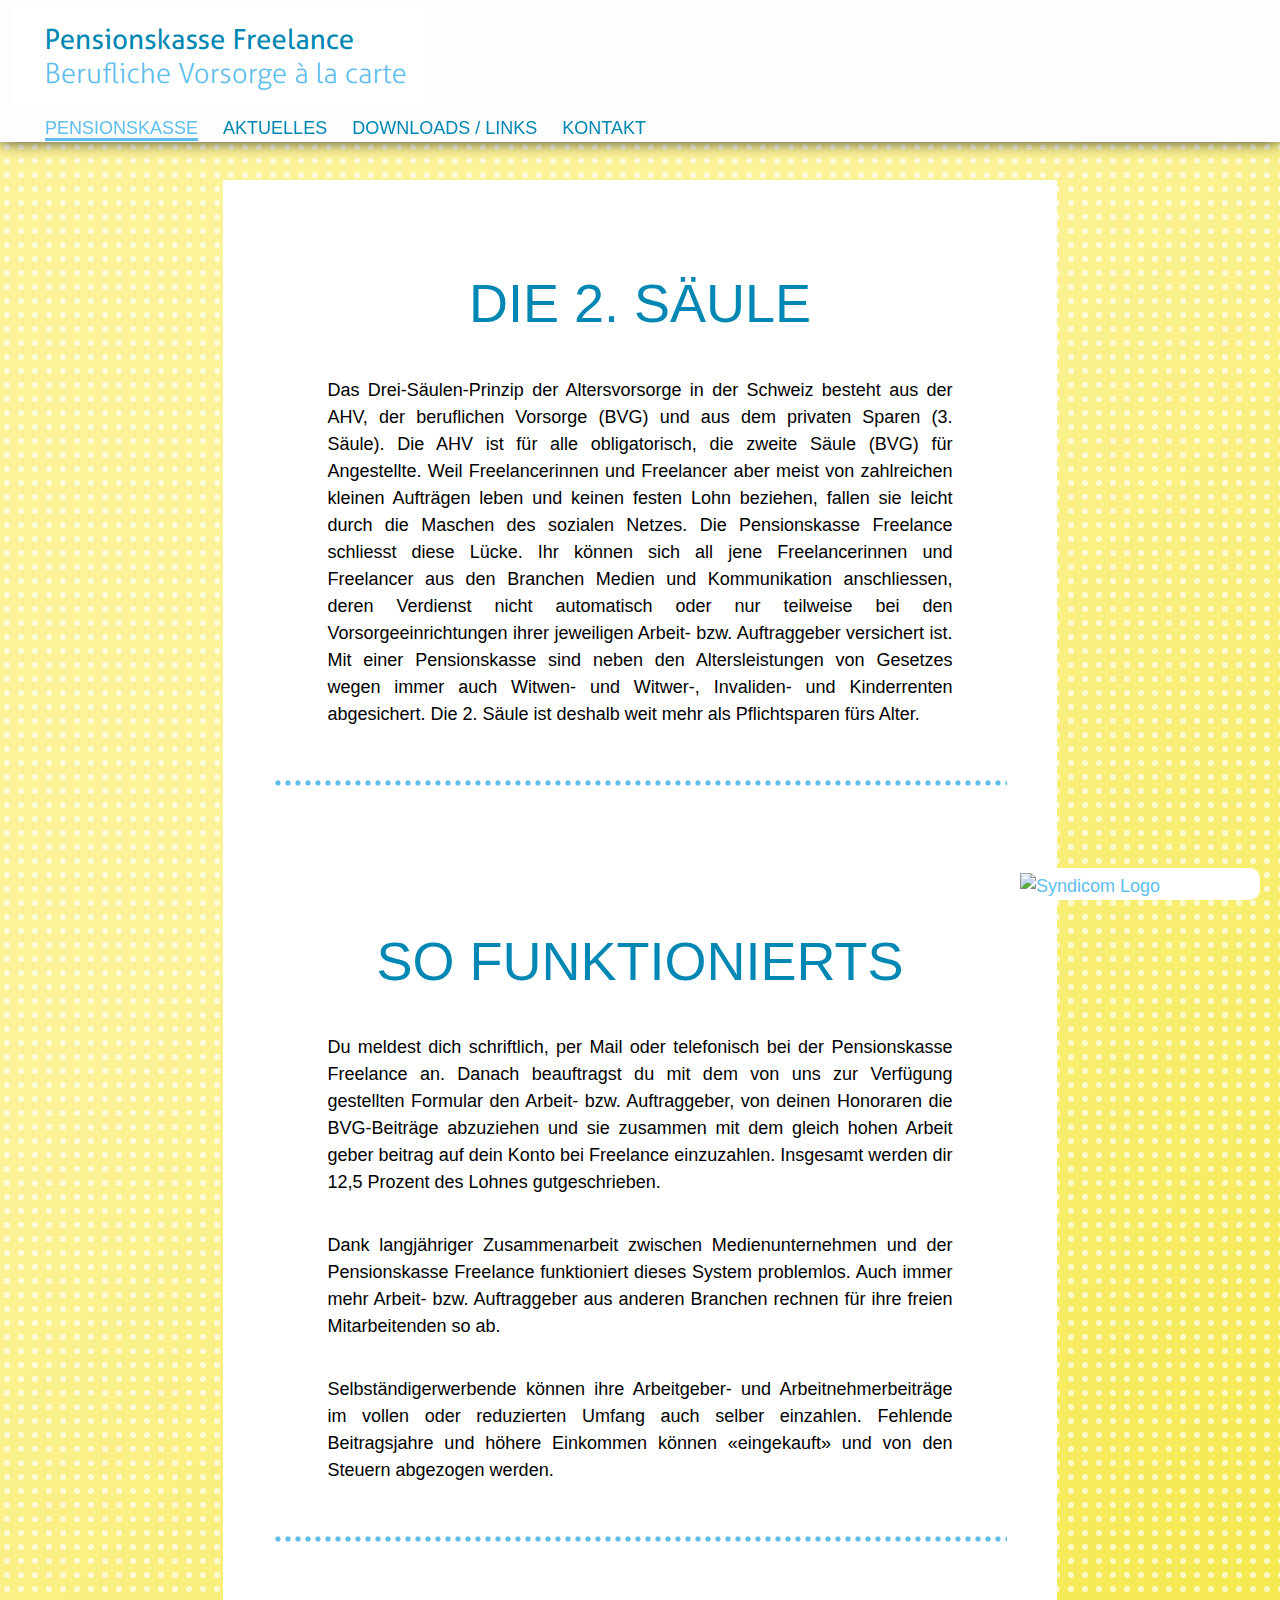
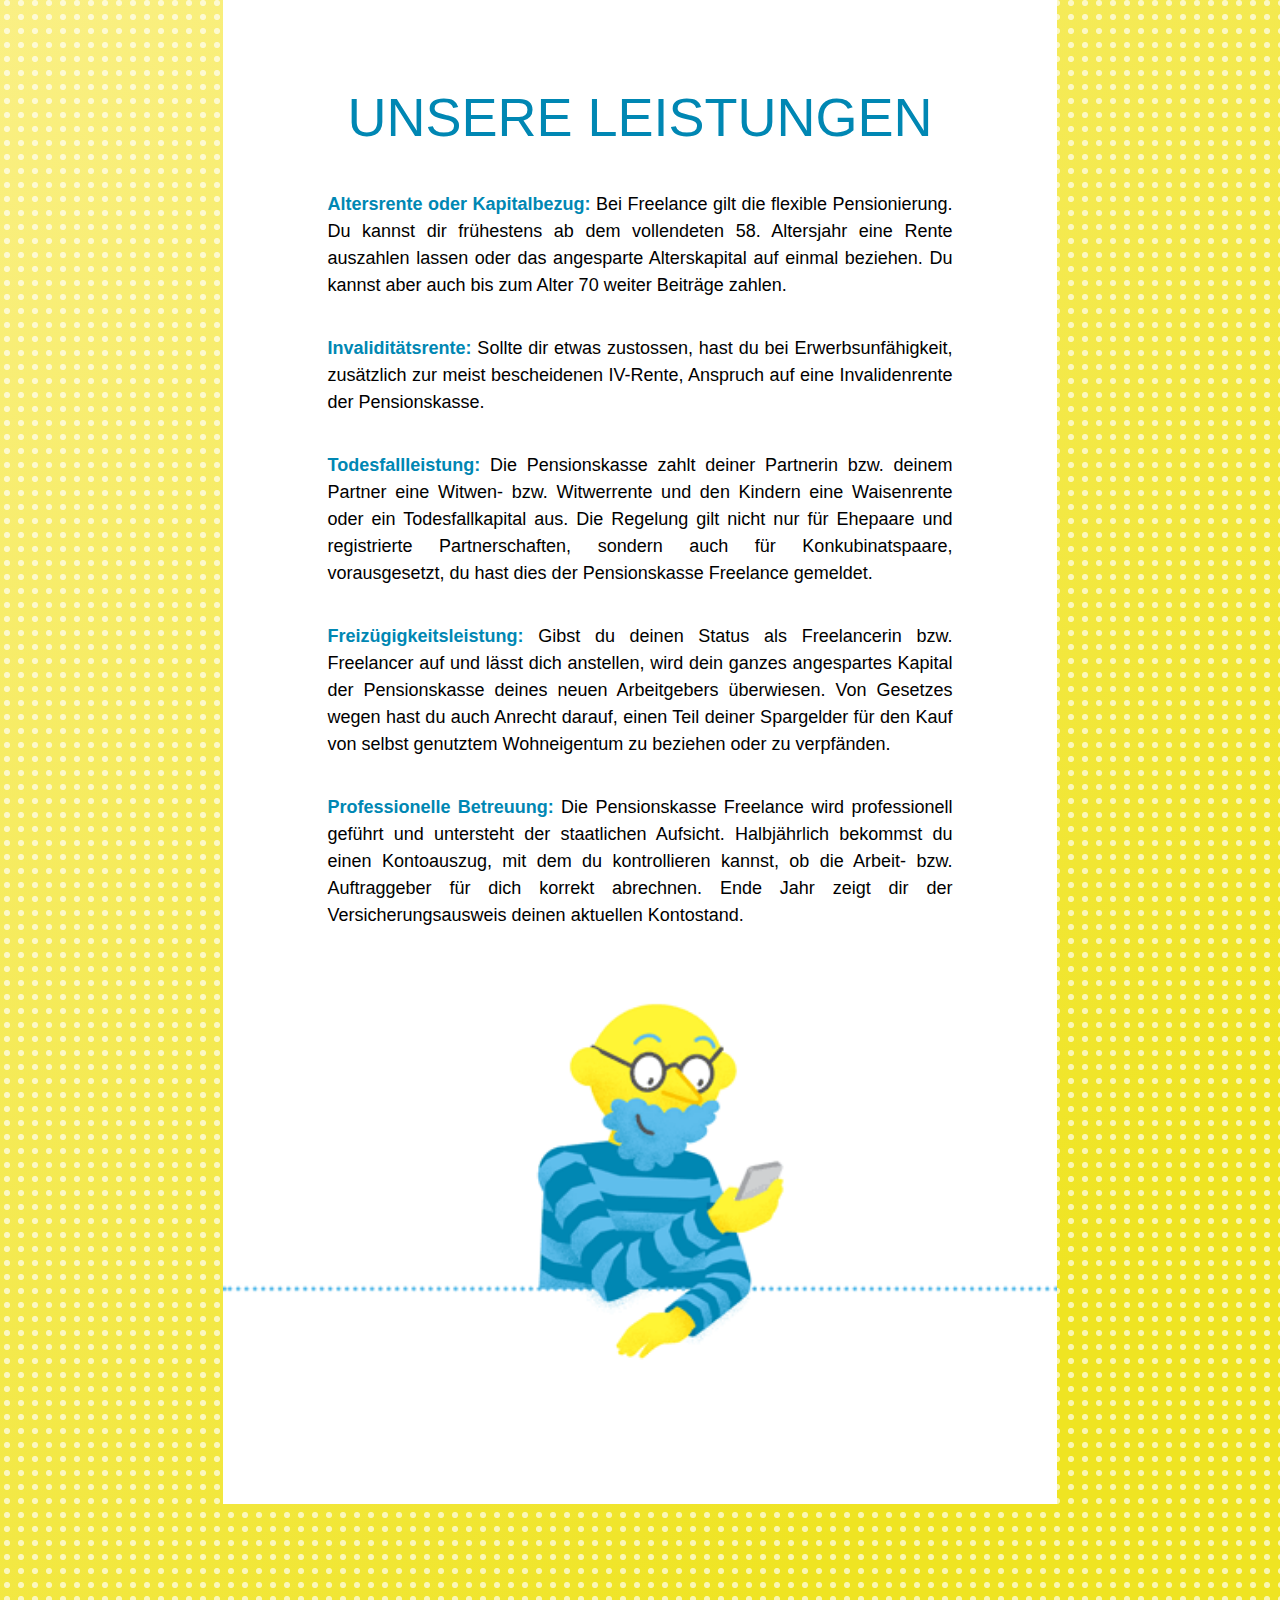
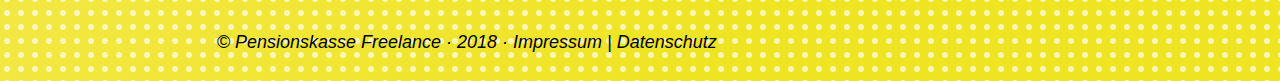
==== commit 1af9c55d: "raster and small changes" ====
--- a/prototype/pensionskasse.html
+++ b/prototype/pensionskasse.html
@@ -20,9 +20,9 @@
       </span>
       <ul>
         <li><span class="nav-toggle"><div class="ex">close</div></span></li>
-        <li><a href="index.html" class="current">Pensionskasse</a></li>
+        <li><a href="pensionskasse.html" class="current">Pensionskasse</a></li>
         <li><a href="news.html">Aktuelles</a></li>
-        <li><a href="use.html">Nützliches</a></li>
+        <li><a href="use.html">Downloads / Links</a></li>
         <li><a href="contact.html">Kontakt</a></li>
       </ul>
     </div>
@@ -36,7 +36,9 @@
       <p>Das Drei-Säulen-Prinzip der Altersvorsorge in der Schweiz besteht aus der AHV, der beruflichen Vorsorge (BVG) und aus dem privaten Sparen (3. Säule). Die AHV ist für alle obligatorisch, die zweite Säule (BVG) für Angestellte. Weil Freelancerinnen und Freelancer aber meist von zahlreichen kleinen Aufträgen leben und keinen festen Lohn beziehen, fallen sie leicht durch die Maschen des sozialen Netzes.
 Die Pensionskasse Freelance schliesst diese Lücke. Ihr können sich all jene Freelancerinnen und Freelancer aus den Branchen Medien und Kommunikation anschliessen, deren Verdienst nicht automatisch oder nur teilweise bei den Vorsorgeeinrichtungen ihrer jeweiligen Arbeit- bzw. Auftraggeber versichert ist.
 Mit einer Pensionskasse sind neben den Altersleistungen von Gesetzes wegen immer auch Witwen- und Witwer-, Invaliden- und Kinderrenten abgesichert. Die 2. Säule ist deshalb weit mehr als Pflichtsparen fürs Alter.</p>
+<div class="trennlinie"></div>
 </section>
+
     <section class="box">
       <h1>So funktionierts</h1>
       <p>Du meldest dich schriftlich, per Mail oder telefonisch bei der Pensionskasse Freelance an. Danach beauftragst du mit dem von uns zur Verfügung gestellten Formular den Arbeit- bzw. Auftraggeber, von deinen Honoraren die BVG-Beiträge abzuziehen und sie zusammen mit dem gleich hohen Arbeit geber beitrag auf dein Konto bei Freelance einzuzahlen. Insgesamt werden dir 12,5 Prozent des Lohnes gutgeschrieben.
@@ -47,7 +49,8 @@
       </p>
       <p>
 Selbständigerwerbende können ihre Arbeitgeber- und Arbeitnehmerbeiträge im vollen oder reduzierten Umfang auch selber einzahlen. Fehlende Beitragsjahre und höhere Einkommen können «eingekauft» und von den Steuern abgezogen werden.</p>
-    </section>
+<div class="trennlinie"></div>
+  </section>
     <section class="box">
       <h1>Unsere Leistungen</h1>
       <p><strong>Altersrente oder Kapitalbezug:</strong> Bei Freelance gilt die flexible Pensionierung. Du kannst dir frühestens ab dem vollendeten 58. Altersjahr eine Rente auszahlen lassen oder das angesparte Alterskapital auf einmal beziehen. Du kannst aber auch bis zum Alter 70 weiter Beiträge zahlen.
@@ -63,9 +66,7 @@
       </p>
       <p>
         <strong>Professionelle Betreuung:</strong> Die Pensionskasse Freelance wird professionell geführt und untersteht der staatlichen Aufsicht. Halbjährlich bekommst du einen Kontoauszug, mit dem du kontrollieren kannst, ob die Arbeit- bzw. Auftraggeber für dich korrekt abrechnen. Ende Jahr zeigt dir der Versicherungsausweis deinen aktuellen Kontostand.</p>
-    </section>
 
-    <section class="box">
       <figure class="oversized">
         <img src="img/man.gif" alt="Alte Person">
       </figure>
@@ -73,9 +74,7 @@
 
   </main>
 
-  <div class="syndicom">
-    <img src="https://syndicom.ch/fileadmin/templates/syndicom_main/img/syndicom_logo_de.svg" alt="Syndicom Logo">
-  </div>
+
 
   <footer class="grid">
     <div class="foot">
@@ -84,6 +83,11 @@
     </div>
   </footer>
 
+  <div class="syndicom">
+    <a href="https://syndicom.ch" target="_blank">
+    <img src="https://syndicom.ch/fileadmin/templates/syndicom_main/img/syndicom_logo_de.svg" alt="Syndicom Logo">
+    </a>
+  </div>
 
   <script src="js/jquery.min.js"></script>
   <script src="js/script.min.js"></script>
--- a/prototype/css/style.css
+++ b/prototype/css/style.css
@@ -1,4 +1,3 @@
-@charset "UTF-8";
 /* How tu use this mixin:
  * include on the parent container argumemts are as follows:
  * 1. selector: add the complete css selector, as a string
@@ -131,9 +130,9 @@
     box-sizing: border-box; }
   body.boxed {
     /* Permalink - use to edit and share this gradient: http://colorzilla.com/gradient-editor/#fcf298+25,efe422+87 */
-    background: url("[data-uri]") repeat, -webkit-linear-gradient(315deg, #fcf298 25%, #efe422 87%) no-repeat;
-    background: url("[data-uri]") repeat, -o-linear-gradient(315deg, #fcf298 25%, #efe422 87%) no-repeat;
-    background: url("[data-uri]") repeat, linear-gradient(135deg, #fcf298 25%, #efe422 87%) no-repeat; }
+    background: url("[data-uri]") repeat, -webkit-linear-gradient(315deg, #fcf298 25%, #efe422 87%) no-repeat;
+    background: url("[data-uri]") repeat, -o-linear-gradient(315deg, #fcf298 25%, #efe422 87%) no-repeat;
+    background: url("[data-uri]") repeat, linear-gradient(135deg, #fcf298 25%, #efe422 87%) no-repeat; }
     body.boxed .box {
       background: white; }
 
@@ -181,57 +180,6 @@
     margin-top: 2rem; }
   p strong {
     color: #0087b3; }
-
-.numbered {
-  counter-reset: h1; }
-  .numbered h1 {
-    counter-reset: h2; }
-    .numbered h1.nocount:before {
-      content: "";
-      counter-increment: none; }
-    .numbered h1:before {
-      counter-increment: h1;
-      content: counter(h1) "." " "; }
-  .numbered h2 {
-    counter-reset: h3; }
-    .numbered h2.nocount:before {
-      content: "";
-      counter-increment: none; }
-    .numbered h2:before {
-      counter-increment: h2;
-      content: counter(h1) "." counter(h2) "." " "; }
-  .numbered h3 {
-    counter-reset: h4; }
-    .numbered h3.nocount:before {
-      content: "";
-      counter-increment: none; }
-    .numbered h3:before {
-      counter-increment: h3;
-      content: counter(h1) "." counter(h2) "." counter(h3) "." " "; }
-  .numbered h4 {
-    counter-reset: h5; }
-    .numbered h4.nocount:before {
-      content: "";
-      counter-increment: none; }
-    .numbered h4:before {
-      counter-increment: h4;
-      content: counter(h1) "." counter(h2) "." counter(h3) "." counter(h4) "." " "; }
-  .numbered h5 {
-    counter-reset: h6; }
-    .numbered h5.nocount:before {
-      content: "";
-      counter-increment: none; }
-    .numbered h5:before {
-      counter-increment: h5;
-      content: counter(h1) "." counter(h2) "." counter(h3) "." counter(h4) "." counter(h5) "." " "; }
-  .numbered h6 {
-    counter-reset: h7; }
-    .numbered h6.nocount:before {
-      content: "";
-      counter-increment: none; }
-    .numbered h6:before {
-      counter-increment: h6;
-      content: counter(h1) "." counter(h2) "." counter(h3) "." counter(h4) "." counter(h5) "." counter(h6) "." " "; }
 
 h1 {
   font-family: "Aller", "Calibri", sans-serif;
@@ -435,7 +383,6 @@
     grid-column-end: span 2; }
   .grid .item-span-lg-2,
   .grid .item-span-md-2,
-  .grid section.has-sidestory .sidestory,
   .grid .item-span-sm-2 {
     grid-column-start: auto;
     grid-column-end: span 12; }
@@ -455,7 +402,7 @@
   .grid .item-span-sm-4 {
     grid-column-start: auto;
     grid-column-end: span 12; }
-  .grid .item-span-5, .grid section blockquote {
+  .grid .item-span-5 {
     grid-column-start: auto;
     grid-column-end: span 5; }
   .grid .item-span-lg-5,
@@ -487,16 +434,6 @@
     grid-column-end: span 6; }
   .grid .item-span-lg-6,
   .grid .item-span-md-6,
-  .grid section.full-width audio,
-  .grid section.full-width figcaption,
-  .grid section.full-width iframe,
-  .grid section.full-width p,
-  .grid section.full-width ul,
-  .grid section .full-width audio,
-  .grid section .full-width figcaption,
-  .grid section .full-width iframe,
-  .grid section .full-width p,
-  .grid section .full-width ul,
   .grid .item-span-sm-6 {
     grid-column-start: auto;
     grid-column-end: span 12; }
@@ -530,7 +467,6 @@
   .grid .item-span-md-8,
   .grid .foot,
   .grid section,
-  .grid section.has-sidestory .content,
   .grid section .oversized img,
   .grid section pre img,
   .grid .item-span-sm-8 {
@@ -565,33 +501,10 @@
     grid-column-end: span 12; }
   .grid .item-span-lg-12,
   .grid .item-span-md-12,
-  .grid section.full-width,
-  .grid section .full-width,
-  .grid section.full-width .over-video,
-  .grid section.full-width .video-wrap,
-  .grid section.full-width figure,
-  .grid section.full-width iframe,
-  .grid section.full-width video,
-  .grid section .full-width .over-video,
-  .grid section .full-width .video-wrap,
-  .grid section .full-width figure,
-  .grid section .full-width iframe,
-  .grid section .full-width video,
-  .grid section.has-sidestory,
   .grid .item-span-sm-12 {
     grid-column-start: auto;
     grid-column-end: span 12; }
-  .grid .item-offset-0, .grid section.full-width,
-  .grid section .full-width, .grid section.full-width .over-video,
-  .grid section.full-width .video-wrap,
-  .grid section.full-width figure,
-  .grid section.full-width iframe,
-  .grid section.full-width video,
-  .grid section .full-width .over-video,
-  .grid section .full-width .video-wrap,
-  .grid section .full-width figure,
-  .grid section .full-width iframe,
-  .grid section .full-width video, .grid section.has-sidestory, .grid section .content-wide.large,
+  .grid .item-offset-0, .grid section .content-wide.large,
   .grid section .slider-wrap.large,
   .grid section .video-wrap.large,
   .grid section audio.large,
@@ -609,7 +522,6 @@
     grid-column-start: 1; }
   .grid .item-offset-lg-1,
   .grid .item-offset-md-1,
-  .grid section.has-sidestory .sidestory-left,
   .grid .item-offset-sm-1 {
     grid-column-start: auto; }
   .grid .item-offset-1, .grid section .oversized div,
@@ -637,17 +549,6 @@
   .grid .item-offset-md-2,
   .grid .foot,
   .grid section,
-  .grid section.full-width audio,
-  .grid section.full-width figcaption,
-  .grid section.full-width iframe,
-  .grid section.full-width p,
-  .grid section.full-width ul,
-  .grid section .full-width audio,
-  .grid section .full-width figcaption,
-  .grid section .full-width iframe,
-  .grid section .full-width p,
-  .grid section .full-width ul,
-  .grid section.has-sidestory .content,
   .grid .item-offset-sm-2 {
     grid-column-start: auto; }
   .grid .item-offset-2 {
@@ -690,7 +591,6 @@
     grid-column-start: 9; }
   .grid .item-offset-lg-9,
   .grid .item-offset-md-9,
-  .grid section.has-sidestory .sidestory-right,
   .grid .item-offset-sm-9 {
     grid-column-start: auto; }
   .grid .item-offset-9 {
@@ -711,7 +611,7 @@
   .grid .item-offset-md-12,
   .grid .item-offset-sm-12 {
     grid-column-start: auto; }
-  @media screen and (min-width: 600px) {
+  @media screen and (min-width: 700px) {
     .grid .item-span-sm-1 {
       grid-column-start: auto;
       grid-column-end: span 1; }
@@ -776,7 +676,7 @@
     .grid .item-span-md-1 {
       grid-column-start: auto;
       grid-column-end: span 1; }
-    .grid .item-span-md-2, .grid section.has-sidestory .sidestory {
+    .grid .item-span-md-2 {
       grid-column-start: auto;
       grid-column-end: span 2; }
     .grid .item-span-md-3 {
@@ -788,22 +688,13 @@
     .grid .item-span-md-5 {
       grid-column-start: auto;
       grid-column-end: span 5; }
-    .grid .item-span-md-6, .grid section.full-width audio,
-    .grid section.full-width figcaption,
-    .grid section.full-width iframe,
-    .grid section.full-width p,
-    .grid section.full-width ul,
-    .grid section .full-width audio,
-    .grid section .full-width figcaption,
-    .grid section .full-width iframe,
-    .grid section .full-width p,
-    .grid section .full-width ul {
+    .grid .item-span-md-6 {
       grid-column-start: auto;
       grid-column-end: span 6; }
     .grid .item-span-md-7 {
       grid-column-start: auto;
       grid-column-end: span 7; }
-    .grid .item-span-md-8, .grid .foot, .grid section, .grid section.has-sidestory .content, .grid section .oversized img,
+    .grid .item-span-md-8, .grid .foot, .grid section, .grid section .oversized img,
     .grid section pre img {
       grid-column-start: auto;
       grid-column-end: span 8; }
@@ -816,33 +707,14 @@
     .grid .item-span-md-11 {
       grid-column-start: auto;
       grid-column-end: span 11; }
-    .grid .item-span-md-12, .grid section.full-width,
-    .grid section .full-width, .grid section.full-width .over-video,
-    .grid section.full-width .video-wrap,
-    .grid section.full-width figure,
-    .grid section.full-width iframe,
-    .grid section.full-width video,
-    .grid section .full-width .over-video,
-    .grid section .full-width .video-wrap,
-    .grid section .full-width figure,
-    .grid section .full-width iframe,
-    .grid section .full-width video, .grid section.has-sidestory {
+    .grid .item-span-md-12 {
       grid-column-start: auto;
       grid-column-end: span 12; }
     .grid .item-offset-md-0 {
       grid-column-start: 1; }
-    .grid .item-offset-md-1, .grid section.has-sidestory .sidestory-left {
+    .grid .item-offset-md-1 {
       grid-column-start: 2; }
-    .grid .item-offset-md-2, .grid .foot, .grid section, .grid section.full-width audio,
-    .grid section.full-width figcaption,
-    .grid section.full-width iframe,
-    .grid section.full-width p,
-    .grid section.full-width ul,
-    .grid section .full-width audio,
-    .grid section .full-width figcaption,
-    .grid section .full-width iframe,
-    .grid section .full-width p,
-    .grid section .full-width ul, .grid section.has-sidestory .content {
+    .grid .item-offset-md-2, .grid .foot, .grid section {
       grid-column-start: 3; }
     .grid .item-offset-md-3 {
       grid-column-start: 4; }
@@ -856,7 +728,7 @@
       grid-column-start: 8; }
     .grid .item-offset-md-8 {
       grid-column-start: 9; }
-    .grid .item-offset-md-9, .grid section.has-sidestory .sidestory-right {
+    .grid .item-offset-md-9 {
       grid-column-start: 10; }
     .grid .item-offset-md-10 {
       grid-column-start: 11; }
@@ -932,81 +804,9 @@
     display: grid;
     grid-template-columns: repeat(8, 1fr); }
     .boxed .grid section:first-of-type:not(.fullscreen):not(.full-width) {
-      padding-top: 100px; }
+      padding-top: 50px; }
     .boxed .grid section:last-of-type {
-      padding-bottom: 100px; }
-    .grid section.full-width,
-    .grid section .full-width {
-      padding: 0;
-      display: grid;
-      grid-template-columns: repeat(12, 1fr);
-      position: relative;
-      margin: 0; }
-      .grid section.full-width .over-video,
-      .grid section.full-width .video-wrap,
-      .grid section.full-width figure,
-      .grid section.full-width iframe,
-      .grid section.full-width video,
-      .grid section .full-width .over-video,
-      .grid section .full-width .video-wrap,
-      .grid section .full-width figure,
-      .grid section .full-width iframe,
-      .grid section .full-width video {
-        padding: 0;
-        line-height: 1;
-        margin: 0; }
-      .grid section.full-width audio,
-      .grid section.full-width figcaption,
-      .grid section.full-width iframe,
-      .grid section.full-width p,
-      .grid section.full-width ul,
-      .grid section .full-width audio,
-      .grid section .full-width figcaption,
-      .grid section .full-width iframe,
-      .grid section .full-width p,
-      .grid section .full-width ul {
-        position: absolute;
-        bottom: 10px;
-        left: 0; }
-    .grid section.has-sidestory {
-      padding: 0;
-      display: grid;
-      grid-template-columns: repeat(12, 1fr);
-      position: relative; }
-      .grid section.has-sidestory .box {
-        margin-top: 0;
-        margin-bottom: 0; }
-      .grid section.has-sidestory .content {
-        grid-row-start: 1;
-        display: grid;
-        grid-template-columns: repeat(8, 1fr); }
-        @media screen and (max-width: 1260px) {
-          .grid section.has-sidestory .content {
-            grid-column-start: auto;
-            grid-column-end: span 12;
-            padding: 20px 0; } }
-      .grid section.has-sidestory .sidestory {
-        grid-row-start: 1;
-        -ms-flex-item-align: center;
-        align-self: center;
-        padding: 20px;
-        z-index: 10;
-        margin: 25px;
-        font-size: 0.8em;
-        background: #f2f2f2; }
-        @media screen and (max-width: 1260px) {
-          .grid section.has-sidestory .sidestory {
-            grid-column-start: auto;
-            grid-column-end: span 12;
-            grid-row-start: auto;
-            background: #f2f2f2; }
-            .grid section.has-sidestory .sidestory h1,
-            .grid section.has-sidestory .sidestory h2,
-            .grid section.has-sidestory .sidestory h3,
-            .grid section.has-sidestory .sidestory h4,
-            .grid section.has-sidestory .sidestory h5,
-            .grid section.has-sidestory .sidestory h6 {
-              text-align: left; } }
+      padding-bottom: 50px; }
     .grid section .oversized,
     .grid section pre {
       display: grid;
@@ -1052,14 +852,6 @@
     .grid section p,
     .grid section ul {
       width: 100%; }
-    .grid section blockquote {
-      grid-column-start: 4; }
-      .grid section blockquote p {
-        text-align: right !important; }
-      @media screen and (max-width: 700px) {
-        .grid section blockquote {
-          grid-column-start: 0;
-          grid-column-end: span 6; } }
 
 .overlay-open {
   overflow: hidden; }
@@ -1092,7 +884,7 @@
   -ms-transform: translate(-50%, -50%);
   transform: translate(-50%, -50%);
   z-index: 99; }
-  @media screen and (max-width: 600px) {
+  @media screen and (max-width: 700px) {
     .overlay {
       width: 90%;
       max-height: 90%; } }
@@ -1328,6 +1120,11 @@
   padding-left: 10px;
   padding-right: 10px; }
 
+.trennlinie {
+  background: url("[data-uri]") repeat-x;
+  height: 10px;
+  margin: 50px 50px 0; }
+
 
 
 /*# sourceMappingURL=style.css.map */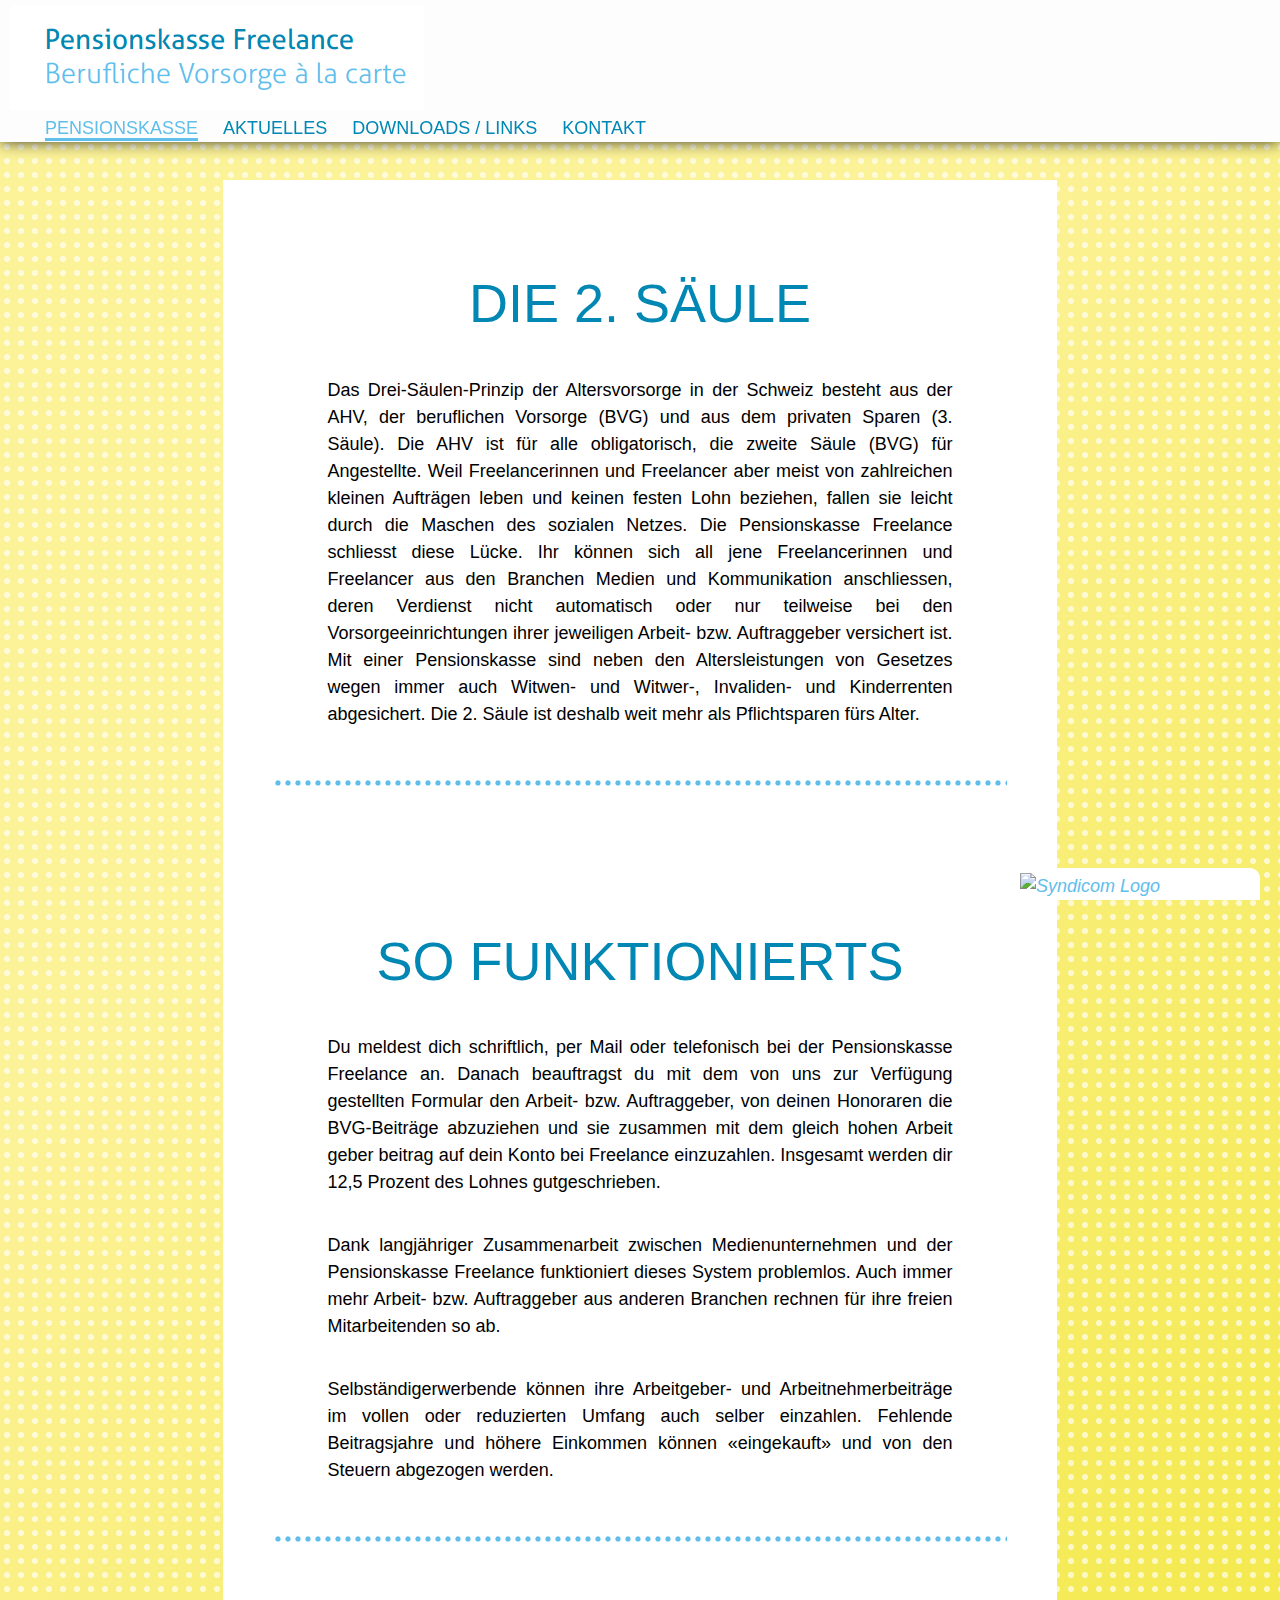
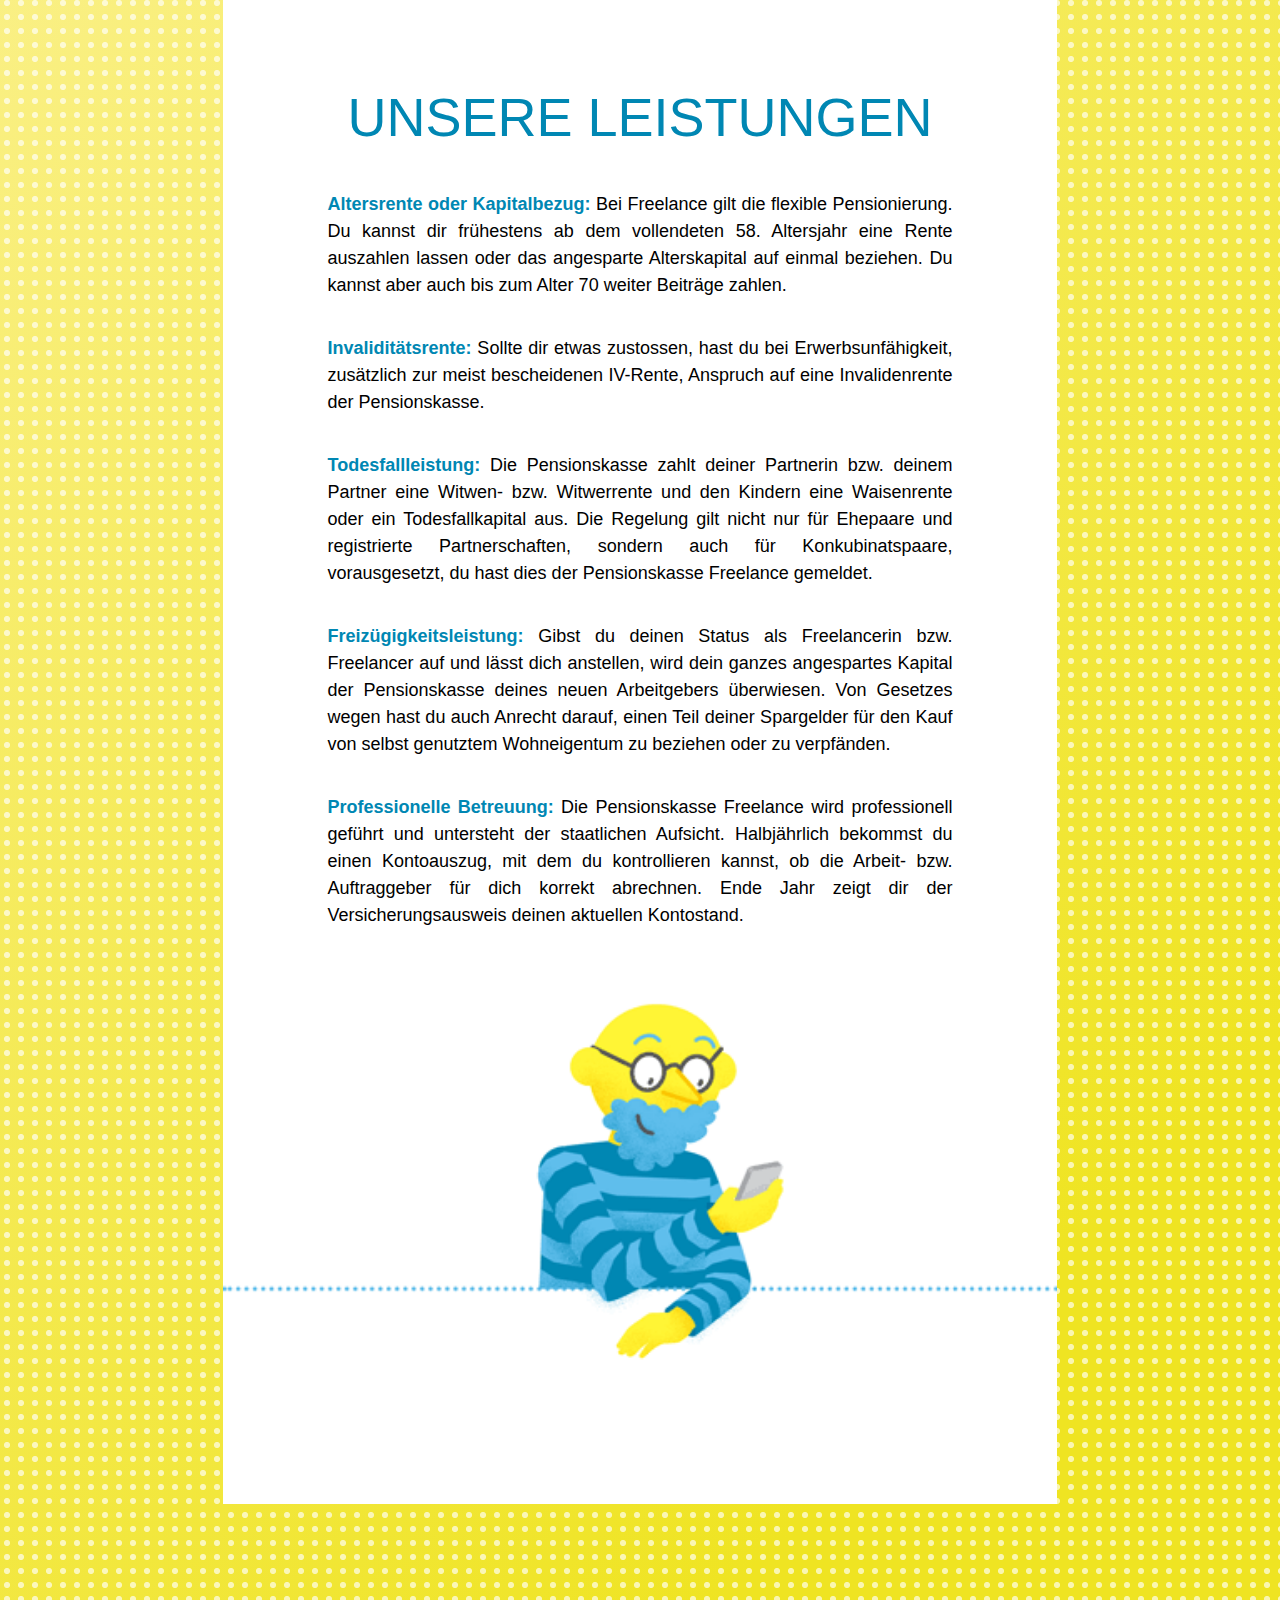
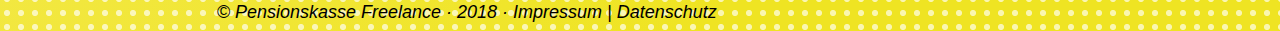
==== commit 6b25586c: "footer" ====
--- a/prototype/pensionskasse.html
+++ b/prototype/pensionskasse.html
@@ -81,13 +81,14 @@
       <p>
         &copy; Pensionskasse Freelance &middot; 2018 &middot; <span class="impress">Impressum</span> | <span class="privacy">Datenschutz</span> </p>
     </div>
+    <div class="syndicom">
+      <a href="https://syndicom.ch" target="_blank">
+      <img src="https://syndicom.ch/fileadmin/templates/syndicom_main/img/syndicom_logo_de.svg" alt="Syndicom Logo">
+      </a>
+    </div>
   </footer>
 
-  <div class="syndicom">
-    <a href="https://syndicom.ch" target="_blank">
-    <img src="https://syndicom.ch/fileadmin/templates/syndicom_main/img/syndicom_logo_de.svg" alt="Syndicom Logo">
-    </a>
-  </div>
+
 
   <script src="js/jquery.min.js"></script>
   <script src="js/script.min.js"></script>
--- a/prototype/css/style.css
+++ b/prototype/css/style.css
@@ -154,8 +154,6 @@
   margin: 1.25rem 0; }
 
 footer {
-  margin-top: 30px;
-  margin-bottom: 20px;
   padding: 5px;
   font-style: italic; }
 
@@ -1115,7 +1113,7 @@
   min-width: 150px;
   max-width: 250px;
   background: white;
-  border-radius: 10px;
+  border-radius: 10px 10px 0 0;
   padding-top: 5px;
   padding-left: 10px;
   padding-right: 10px; }
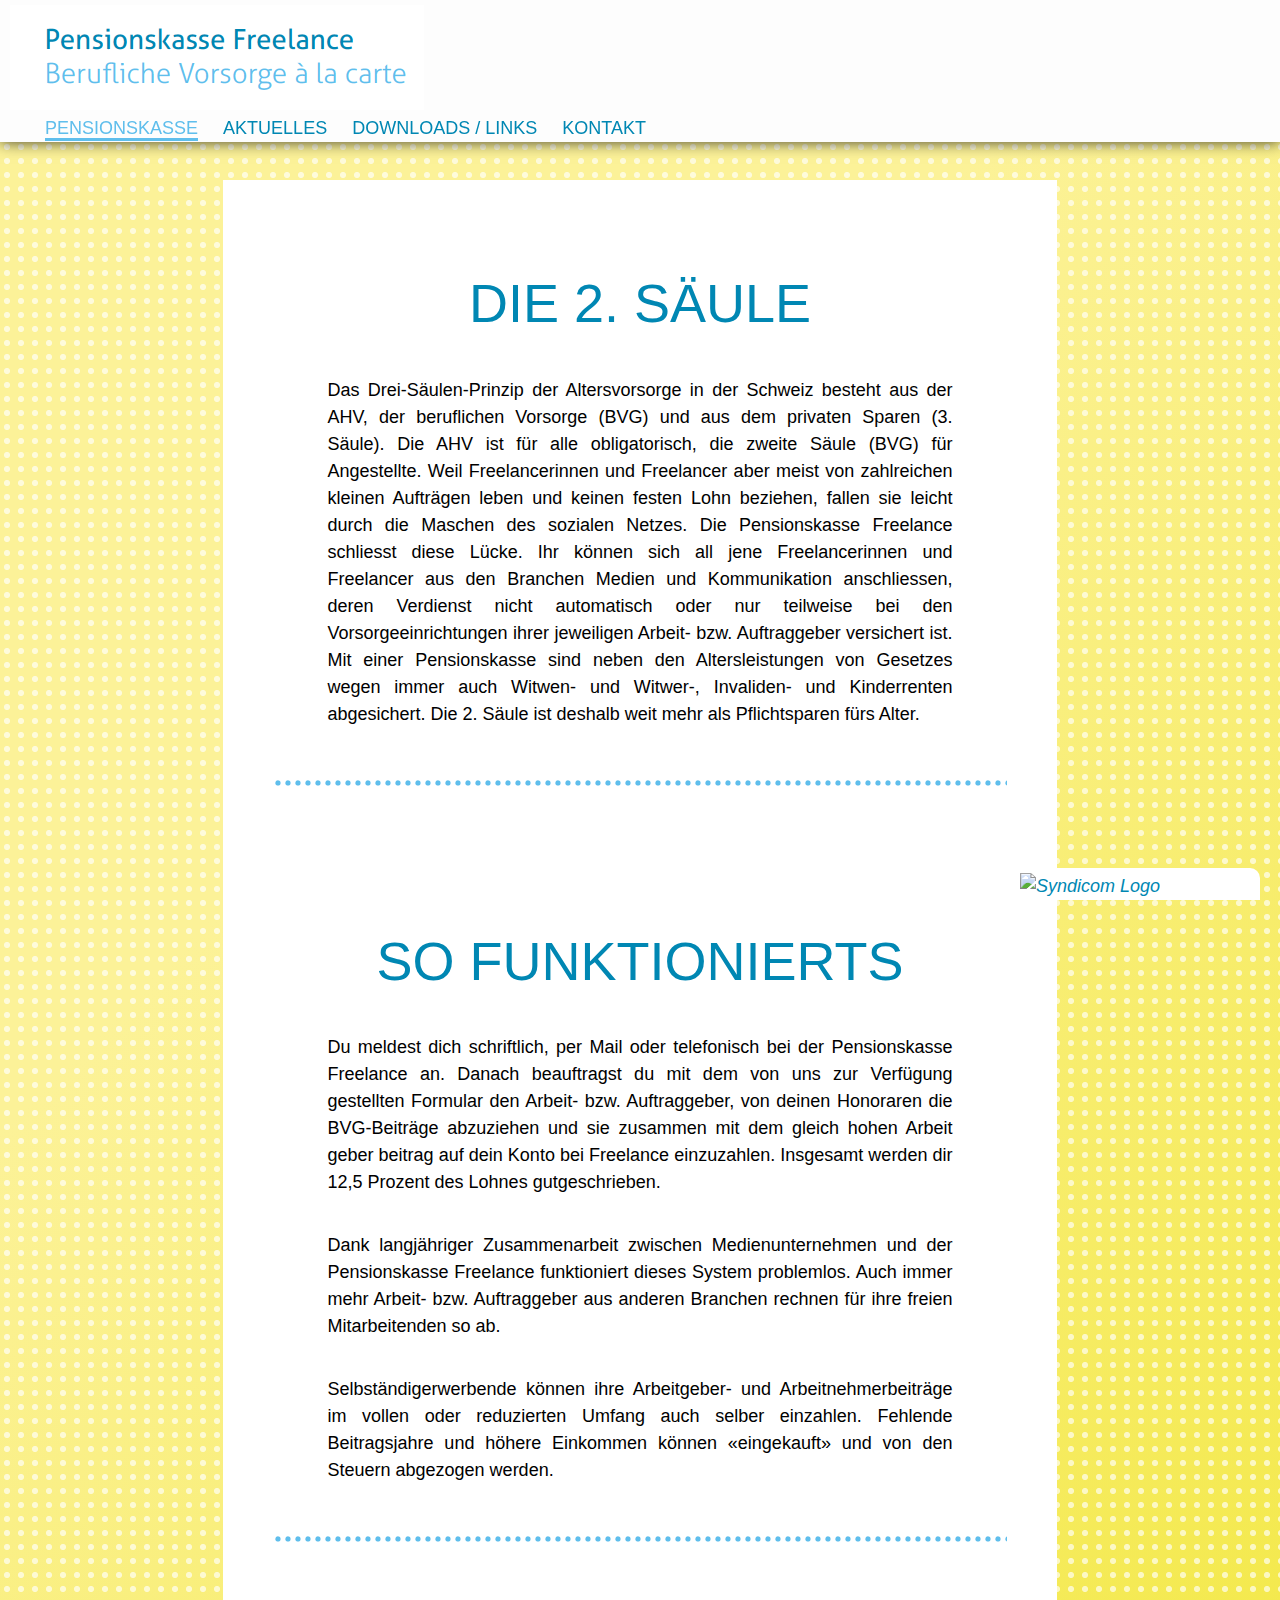
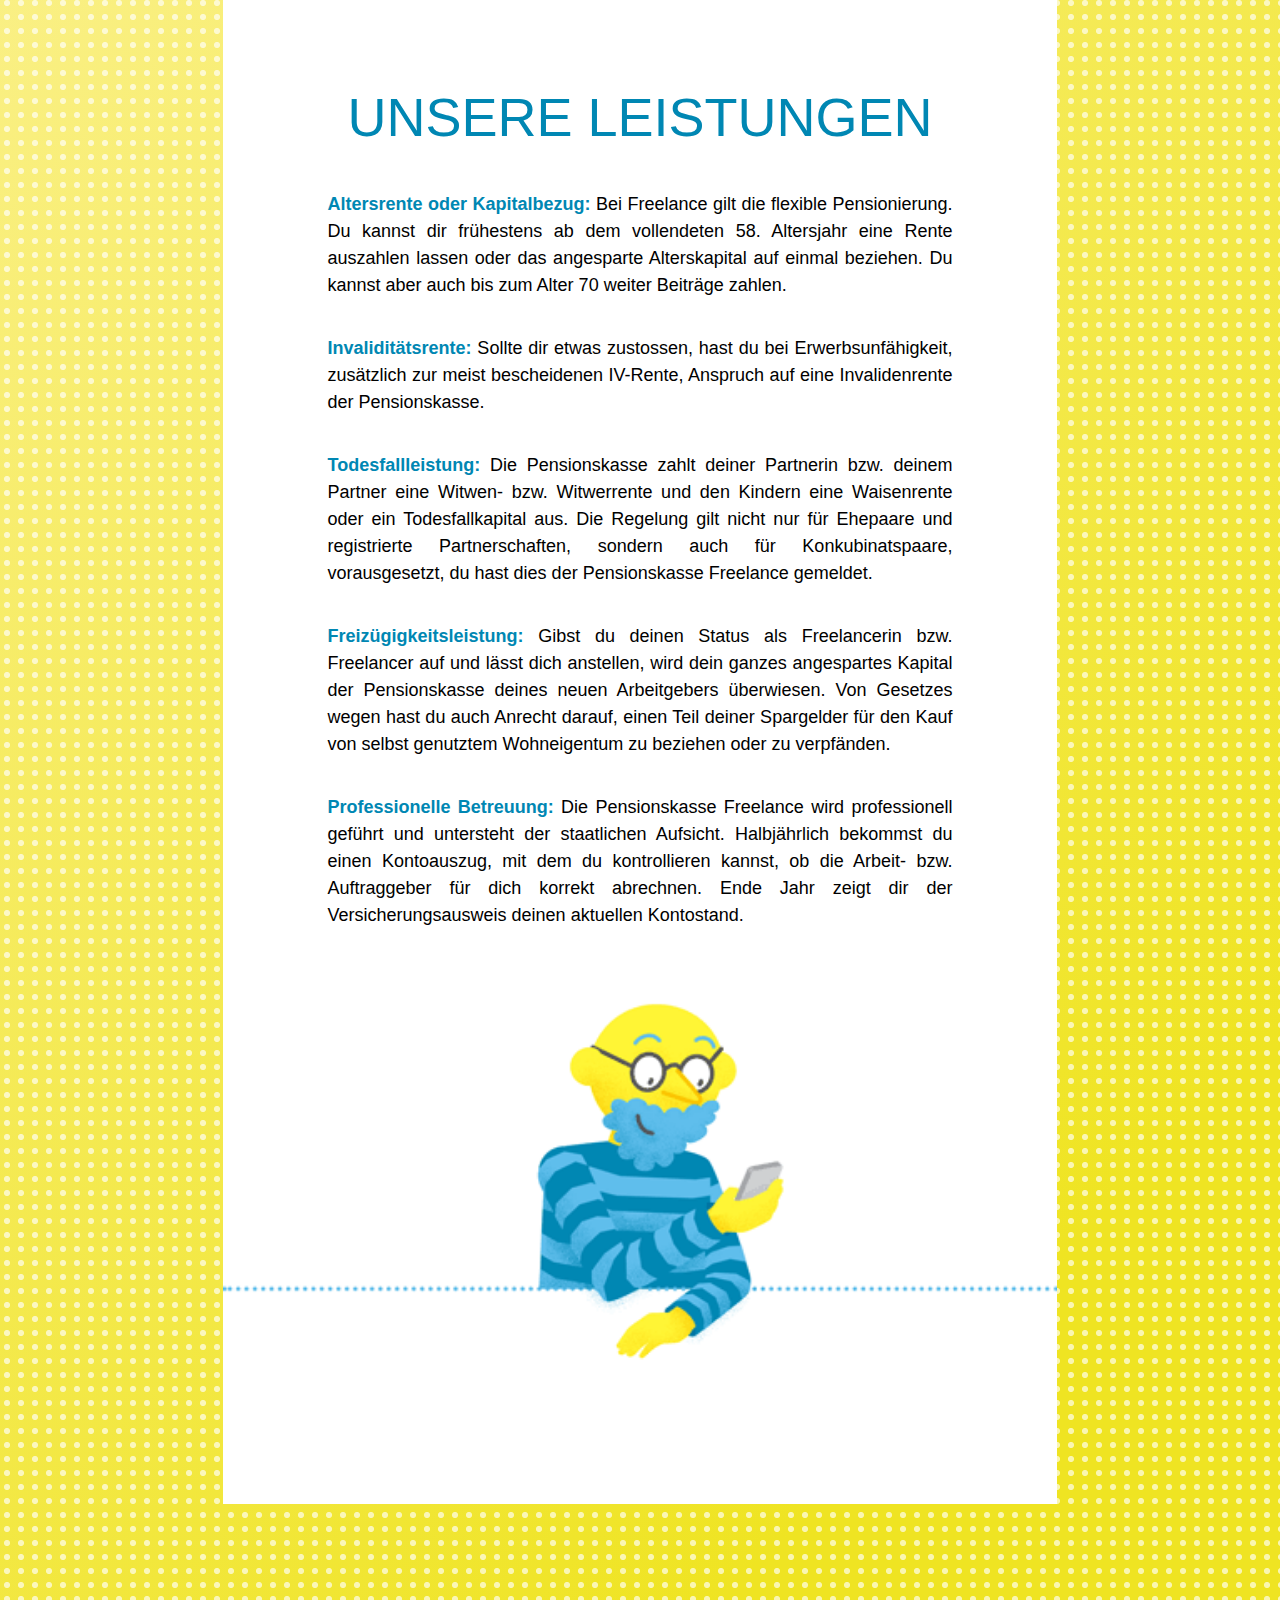
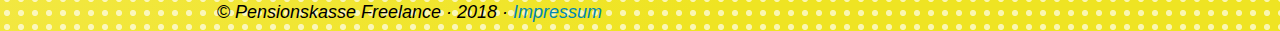
==== commit 17869159: "added impressum" ====
--- a/prototype/pensionskasse.html
+++ b/prototype/pensionskasse.html
@@ -76,17 +76,79 @@
 
 
 
-  <footer class="grid">
-    <div class="foot">
-      <p>
-        &copy; Pensionskasse Freelance &middot; 2018 &middot; <span class="impress">Impressum</span> | <span class="privacy">Datenschutz</span> </p>
-    </div>
-    <div class="syndicom">
-      <a href="https://syndicom.ch" target="_blank">
+<footer class="grid">
+  <div class="foot">
+    <p>
+      &copy; Pensionskasse Freelance &middot; 2018 &middot; <span class="toggle impress" data-toggle-overlay="overlay-1">Impressum</span> </p>
+  </div>
+
+  <div class="syndicom">
+    <a href="https://syndicom.ch" target="_blank">
       <img src="https://syndicom.ch/fileadmin/templates/syndicom_main/img/syndicom_logo_de.svg" alt="Syndicom Logo">
       </a>
-    </div>
-  </footer>
+  </div>
+</footer>
+
+<div class="overlay grid" id="overlay-1">
+  <section>
+    <span class="toggle close">x</span>
+    <h2>Design</h2>
+    <p>Joël Roth<br>
+      <a href="mailto:info@joelroth.ch?subject=Design-PK-Freelance">info@joelroth.ch</a></p>
+    <h2>Code</h2>
+    <p>Kim Schläpfer<br>
+      <a href="mailto:info@kimschlaepfer.ch?subject=Code-PK-Freelance">info@kimschlaepfer.ch</a></p>
+    <h2>Kontaktadresse</h2>
+    <p>Pensionskasse Freelance<br> Monbijoustrasse 61<br> 3007 Bern<br> Schweiz
+      <br>
+      <a href="mailto:info@pkfreelance.ch?subject=Impressum">info@pkfreelance.ch</a>
+      <br>&nbsp;</p>
+    <h2>Vertretungsberechtigte Personen</h2>
+    <p>Rolf Müller, Geschäftsführer
+      <br>René Hornung, Präsident</p>
+    <p>&nbsp;</p>
+    <h2>Handelsregistereintrag</h2>
+    <p>Eingetragener Firmenname: Pensionskasse Freelance der Gewerkschaft syndicom</p>
+    <p>Nummer: CHE-109.695.207</p>
+    <p>Handelsregisteramt: Handelsregisteramt des Kantons Bern</p>
+    <p>&nbsp;</p>
+    <h2>Haftungsausschluss</h2>
+    <p>Der Autor übernimmt keinerlei Gewähr hinsichtlich der inhaltlichen Richtigkeit, Genauigkeit, Aktualität, Zuverlässigkeit und Vollständigkeit der Informationen.</p>
+    <p>Haftungsansprüche gegen den Autor wegen Schäden materieller oder immaterieller Art, welche aus dem Zugriff oder der Nutzung bzw. Nichtnutzung der veröffentlichten Informationen, durch Missbrauch der Verbindung oder durch technische Störungen entstanden
+      sind, werden ausgeschlossen.</p>
+    <p>Alle Angebote sind unverbindlich. Der Autor behält es sich ausdrücklich vor, Teile der Seiten oder das gesamte Angebot ohne gesonderte Ankündigung zu verändern, zu ergänzen, zu löschen oder die Veröffentlichung zeitweise oder endgültig einzustellen.</p>
+    <p>&nbsp;</p>
+    <h2>Haftung für Links</h2>
+    <p>Verweise und Links auf Webseiten Dritter liegen ausserhalb unseres Verantwortungsbereichs Es wird jegliche Verantwortung für solche Webseiten abgelehnt. Der Zugriff und die Nutzung solcher Webseiten erfolgen auf eigene Gefahr des Nutzers oder der
+      Nutzerin. </p>
+    <p>&nbsp;</p>
+    <h2>Urheberrechte</h2>
+    <p>Die Urheber- und alle anderen Rechte an Inhalten, Bildern, Fotos oder anderen Dateien auf der Website gehören ausschliesslich <strong>der Firma Pensionskasse Freelance</strong> oder den speziell genannten Rechtsinhabern. Für die Reproduktion jeglicher
+      Elemente ist die schriftliche Zustimmung der Urheberrechtsträger im Voraus einzuholen.</p>
+    <p>&nbsp;</p>
+    <h2>Datenschutz</h2>
+    <p>Gestützt auf Artikel 13 der schweizerischen Bundesverfassung und die datenschutzrechtlichen Bestimmungen des Bundes (Datenschutzgesetz, DSG) hat jede Person Anspruch auf Schutz ihrer Privatsphäre sowie auf Schutz vor Missbrauch ihrer persönlichen
+      Daten. Wir halten diese Bestimmungen ein. Persönliche Daten werden streng vertraulich behandelt und weder an Dritte verkauft noch weiter gegeben.</p>
+    <p>In enger Zusammenarbeit mit unseren Hosting-Providern bemühen wir uns, die Datenbanken so gut wie möglich vor fremden Zugriffen, Verlusten, Missbrauch oder vor Fälschung zu schützen.</p>
+    <p>Beim Zugriff auf unsere Webseiten werden folgende Daten in Logfiles gespeichert: IP-Adresse, Datum, Uhrzeit, Browser-Anfrage und allg. übertragene Informationen zum Betriebssystem resp. Browser. Diese Nutzungsdaten bilden die Basis für statistische,
+      anonyme Auswertungen, so dass Trends erkennbar sind, anhand derer wir unsere Angebote entsprechend verbessern können. </p>
+    <p>&nbsp;</p>
+    <h2>Datenschutzerklärung für die Nutzung von Google Analytics</h2>
+    <p> Diese Website benutzt Google Analytics, einen Webanalysedienst der Google Inc. ("Google"). Google Analytics verwendet sog. "Cookies", Textdateien, die auf Ihrem Computer gespeichert werden und die eine Analyse der Benutzung der Website durch Sie ermöglichen.
+      Die durch den Cookie erzeugten Informationen über Ihre Benutzung dieser Website werden in der Regel an einen Server von Google in den USA übertragen und dort gespeichert. Im Falle der Aktivierung der IP-Anonymisierung auf dieser Webseite wird Ihre
+      IP-Adresse von Google jedoch innerhalb von Mitgliedstaaten der Europäischen Union oder in anderen Vertragsstaaten des Abkommens über den Europäischen Wirtschaftsraum zuvor gekürzt. </p>
+    <p>Nur in Ausnahmefällen wird die volle IP-Adresse an einen Server von Google in den USA übertragen und dort gekürzt. Google wird diese Informationen benutzen, um Ihre Nutzung der Website auszuwerten, um Reports über die Websiteaktivitäten für die Websitebetreiber
+      zusammenzustellen und um weitere mit der Websitenutzung und der Internetnutzung verbundene Dienstleistungen zu erbringen. Auch wird Google diese Informationen gegebenenfalls an Dritte übertragen, sofern dies gesetzlich vorgeschrieben oder soweit
+      Dritte diese Daten im Auftrag von Google verarbeiten. Die im Rahmen von Google Analytics von Ihrem Browser übermittelte IP-Adresse wird nicht mit anderen Daten von Google zusammengeführt. </p>
+    <p>Sie können die Installation der Cookies durch eine entsprechende Einstellung Ihrer Browser Software verhindern; wir weisen Sie jedoch darauf hin, dass Sie in diesem Fall gegebenenfalls nicht sämtliche Funktionen dieser Website voll umfänglich nutzen
+      können. Durch die Nutzung dieser Website erklären Sie sich mit der Bearbeitung der über Sie erhobenen Daten durch Google in der zuvor beschriebenen Art und Weise und zu dem zuvor benannten Zweck einverstanden.</p>
+    <p>&nbsp;</p>
+    <h2>Quelle</h2>
+    <p> Dieses Impressum wurde am <strong>19.04.2018</strong> mit dem Impressum-Generator <strong><a href="http://www.bag.ch/impressum-generator">http://www.bag.ch/impressum-generator</a></strong> der Firma Brunner Medien AG in Kriens erstellt. Die Brunner
+      Medien AG in Kriens übernimmt keine Haftung. </p>
+    <p style="visibility:hidden;"></p>
+  </section>
+</div>
 
 
 
--- a/prototype/css/style.css
+++ b/prototype/css/style.css
@@ -149,6 +149,9 @@
 .main {
   margin: 10em auto 5em; }
 
+@media screen and (max-width: 700px) {
+  .main {
+    margin: 6em auto 2em; } }
 figure {
   padding-bottom: 5px;
   margin: 1.25rem 0; }
@@ -270,7 +273,7 @@
   -webkit-transition: 0.3s all ease;
   -o-transition: 0.3s all ease;
   transition: 0.3s all ease;
-  color: #5fbeec;
+  color: #0087b3;
   cursor: pointer;
   text-decoration: none; }
   .toggle:hover,
@@ -292,9 +295,9 @@
     .toggle.btn:hover,
     a.btn:hover {
       text-decoration: none;
-      background: #5fbeec;
+      background: #0087b3;
       color: white;
-      border-color: #5fbeec; }
+      border-color: #0087b3; }
 
 .text-black {
   color: black; }
@@ -853,12 +856,16 @@
 
 .overlay-open {
   overflow: hidden; }
-  .overlay-open main, .overlay-open header, .overlay-open footer, .overlay-open div:not(.overlay) {
+  .overlay-open div:not(.overlay),
+  .overlay-open footer,
+  .overlay-open header,
+  .overlay-open main {
     -webkit-filter: blur(10px);
     filter: blur(10px);
     -webkit-transition: 0.3s all ease;
     -o-transition: 0.3s all ease;
-    transition: 0.3s all ease; }
+    transition: 0.3s all ease;
+    cursor: pointer; }
 
 .backdrop {
   position: fixed;
@@ -890,12 +897,13 @@
     display: block; }
   .overlay .close {
     position: absolute;
-    right: 15px;
-    top: 10px;
+    right: 10px;
+    top: 5px;
     font-family: "Aller", "Calibri", sans-serif;
     font-size: 1.5em;
     text-decoration: none;
-    z-index: 100; }
+    z-index: 100;
+    padding: 8px 15px; }
     .overlay .close:hover {
       text-decoration: none; }
 
@@ -1123,6 +1131,14 @@
   height: 10px;
   margin: 50px 50px 0; }
 
+@media screen and (max-width: 960px) {
+  section {
+    padding: 10px 0; }
+    .boxed section:first-of-type:not(.fullscreen):not(.full-width) {
+      padding-top: 10px; }
+    .boxed section:last-of-type {
+      padding-bottom: 10px; } }
+
 
 
 /*# sourceMappingURL=style.css.map */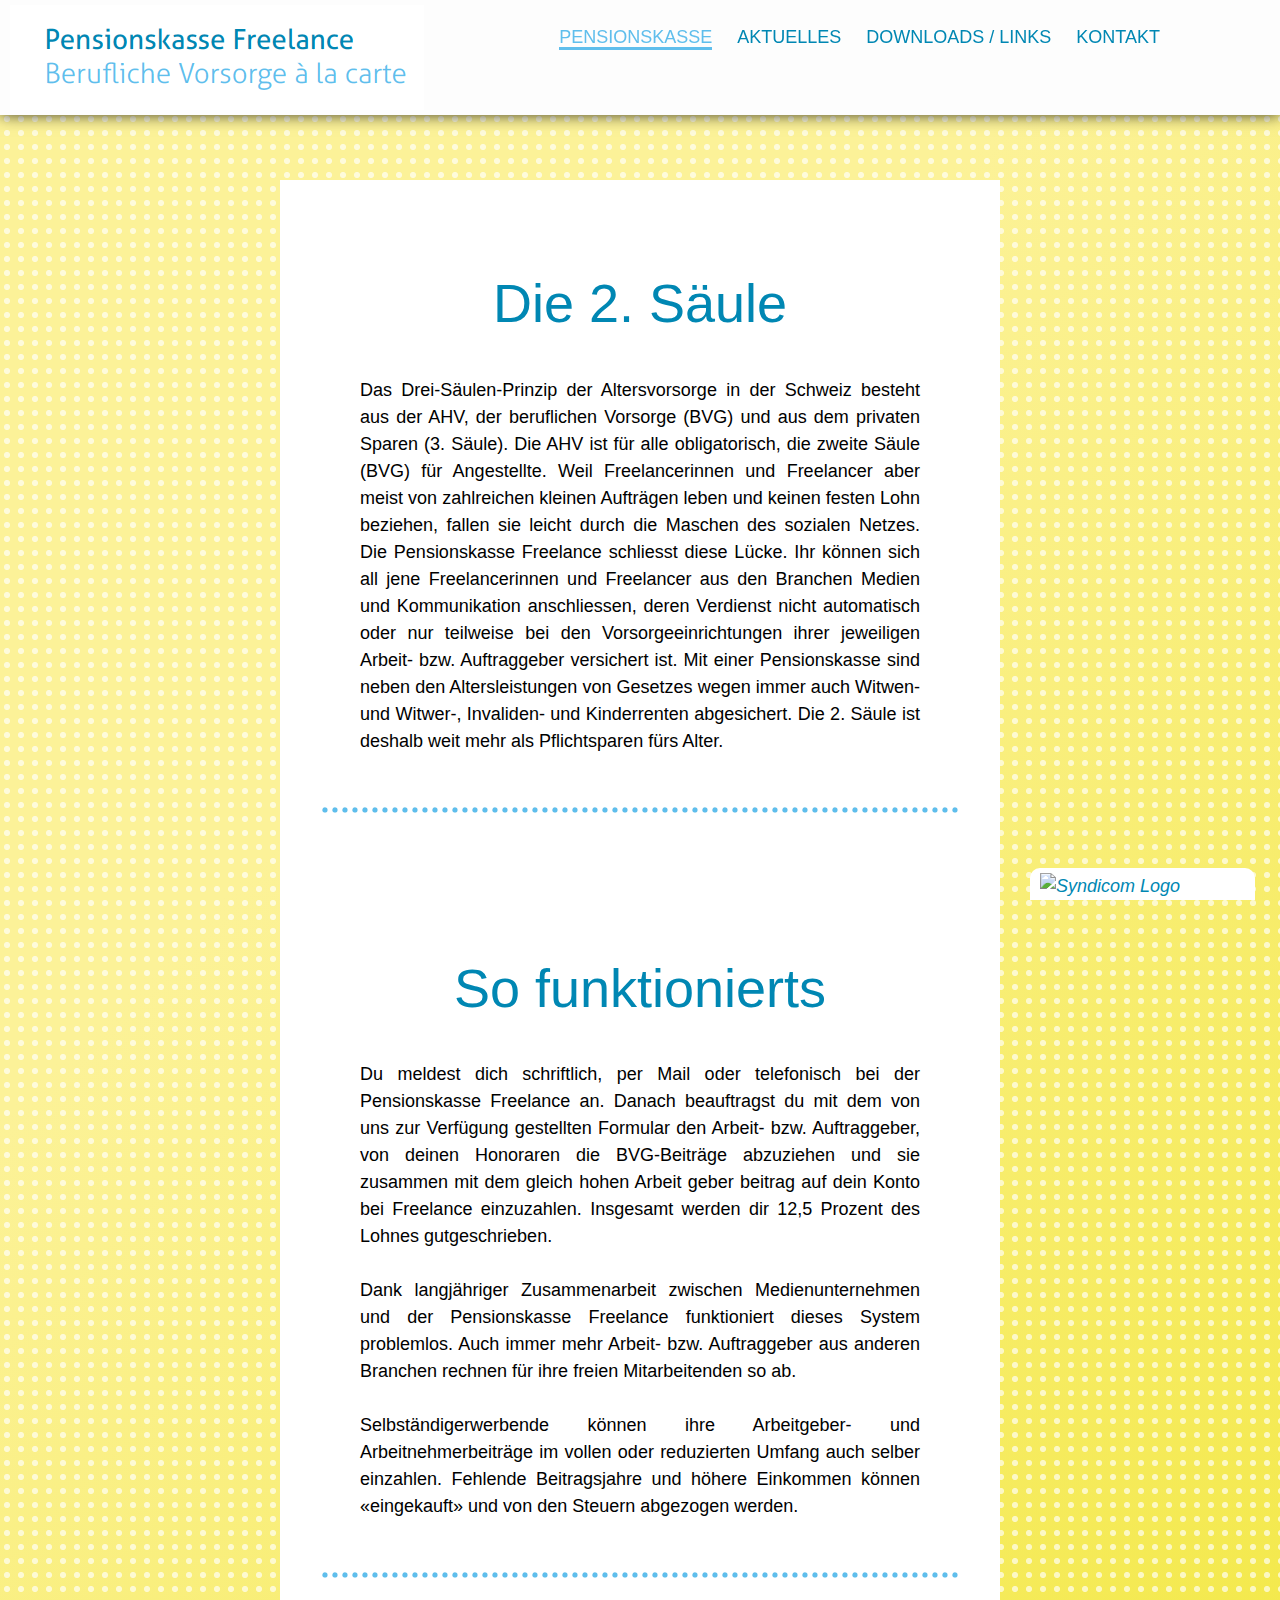
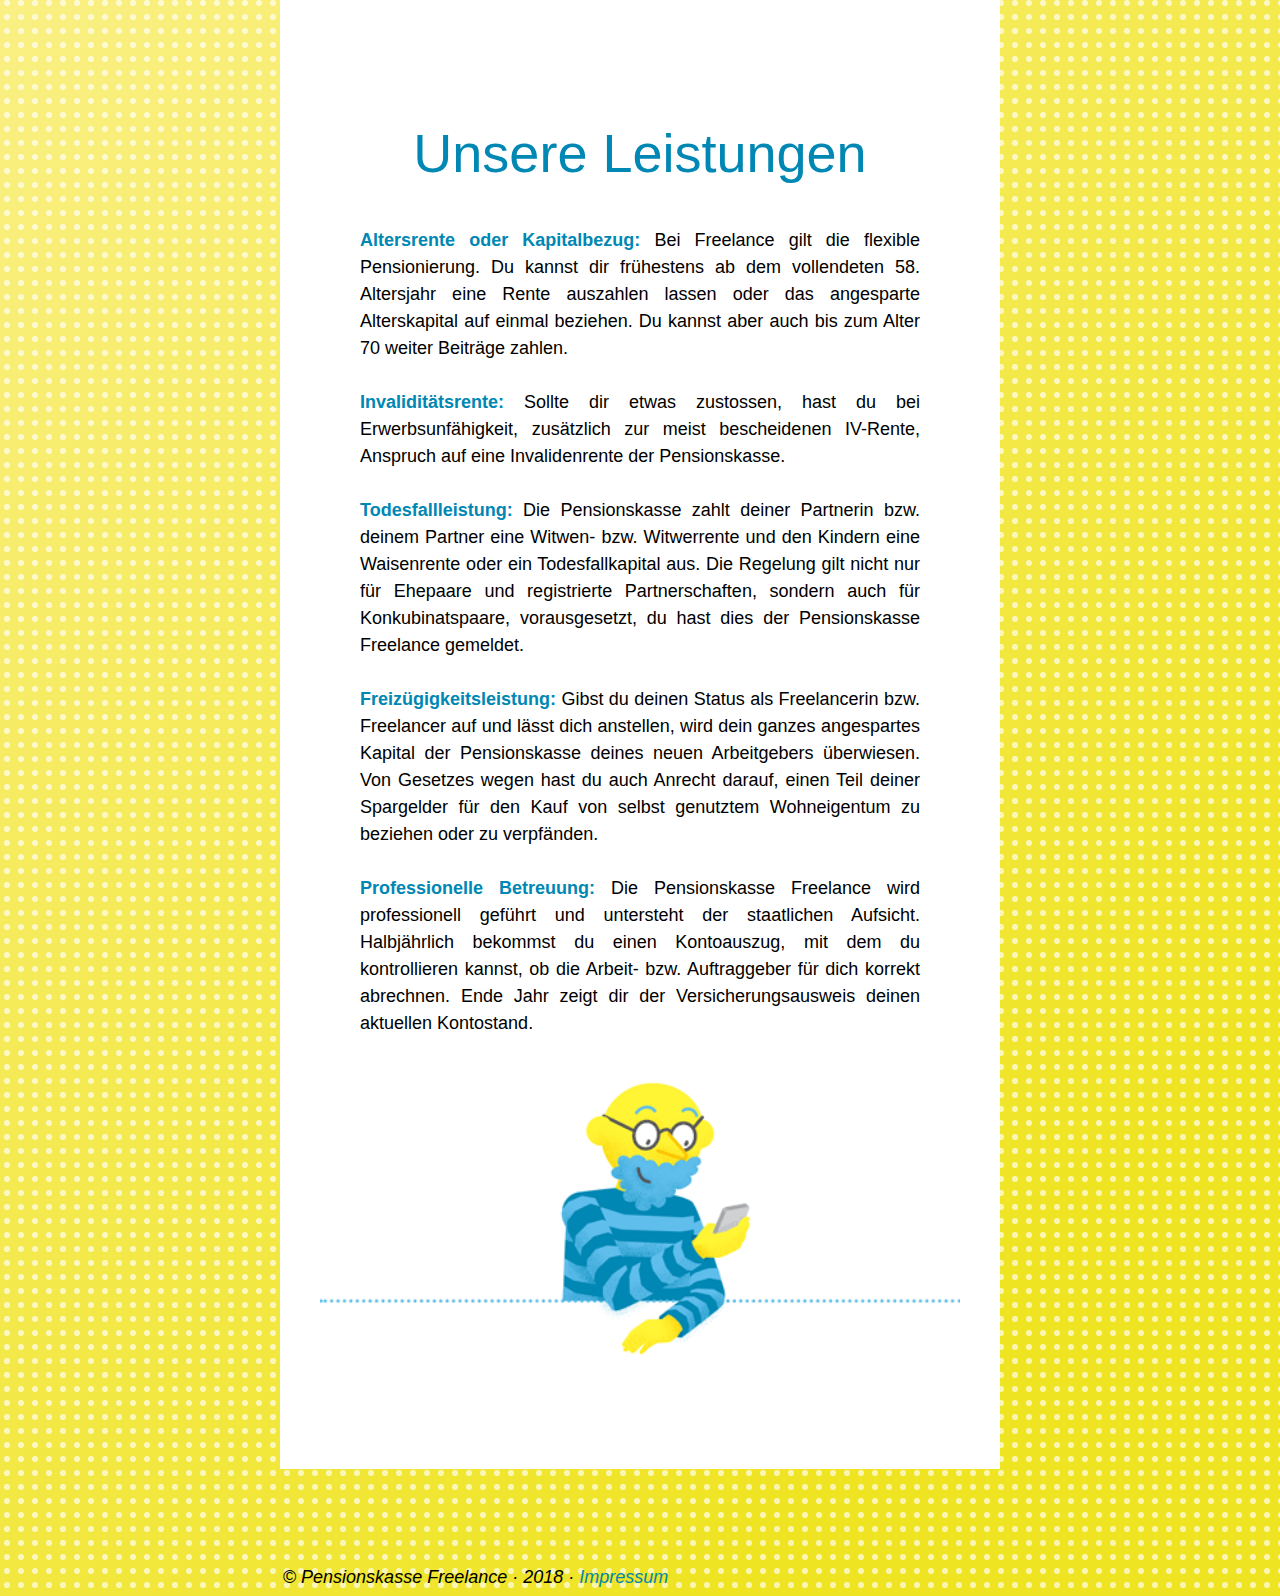
==== commit d85c72b3: "layout adjustments" ====
--- a/prototype/pensionskasse.html
+++ b/prototype/pensionskasse.html
@@ -10,7 +10,7 @@
 
 
 <header class="head">
-  <nav class="menu">
+  <nav class="menu boxed">
     <div class="bar">
       <a href="index.html" class="branding">
         <img src="img/logo.png">
@@ -36,7 +36,7 @@
       <p>Das Drei-Säulen-Prinzip der Altersvorsorge in der Schweiz besteht aus der AHV, der beruflichen Vorsorge (BVG) und aus dem privaten Sparen (3. Säule). Die AHV ist für alle obligatorisch, die zweite Säule (BVG) für Angestellte. Weil Freelancerinnen und Freelancer aber meist von zahlreichen kleinen Aufträgen leben und keinen festen Lohn beziehen, fallen sie leicht durch die Maschen des sozialen Netzes.
 Die Pensionskasse Freelance schliesst diese Lücke. Ihr können sich all jene Freelancerinnen und Freelancer aus den Branchen Medien und Kommunikation anschliessen, deren Verdienst nicht automatisch oder nur teilweise bei den Vorsorgeeinrichtungen ihrer jeweiligen Arbeit- bzw. Auftraggeber versichert ist.
 Mit einer Pensionskasse sind neben den Altersleistungen von Gesetzes wegen immer auch Witwen- und Witwer-, Invaliden- und Kinderrenten abgesichert. Die 2. Säule ist deshalb weit mehr als Pflichtsparen fürs Alter.</p>
-<div class="trennlinie"></div>
+<div class="trennlinie item-span-16 item-offset-1"></div>
 </section>
 
     <section class="box">
@@ -49,7 +49,7 @@
       </p>
       <p>
 Selbständigerwerbende können ihre Arbeitgeber- und Arbeitnehmerbeiträge im vollen oder reduzierten Umfang auch selber einzahlen. Fehlende Beitragsjahre und höhere Einkommen können «eingekauft» und von den Steuern abgezogen werden.</p>
-<div class="trennlinie"></div>
+<div class="trennlinie item-span-16 item-offset-1"></div>
   </section>
     <section class="box">
       <h1>Unsere Leistungen</h1>
@@ -67,7 +67,7 @@
       <p>
         <strong>Professionelle Betreuung:</strong> Die Pensionskasse Freelance wird professionell geführt und untersteht der staatlichen Aufsicht. Halbjährlich bekommst du einen Kontoauszug, mit dem du kontrollieren kannst, ob die Arbeit- bzw. Auftraggeber für dich korrekt abrechnen. Ende Jahr zeigt dir der Versicherungsausweis deinen aktuellen Kontostand.</p>
 
-      <figure class="oversized">
+      <figure class="item-span-16 item-offset-1">
         <img src="img/man.gif" alt="Alte Person">
       </figure>
     </section>
@@ -92,48 +92,48 @@
 <div class="overlay grid" id="overlay-1">
   <section>
     <span class="toggle close">x</span>
-    <h2>Design</h2>
+    <h3>Design</h3>
     <p>Joël Roth<br>
       <a href="mailto:info@joelroth.ch?subject=Design-PK-Freelance">info@joelroth.ch</a></p>
-    <h2>Code</h2>
+    <h3>Code</h3>
     <p>Kim Schläpfer<br>
       <a href="mailto:info@kimschlaepfer.ch?subject=Code-PK-Freelance">info@kimschlaepfer.ch</a></p>
-    <h2>Kontaktadresse</h2>
+    <h3>Kontaktadresse</h3>
     <p>Pensionskasse Freelance<br> Monbijoustrasse 61<br> 3007 Bern<br> Schweiz
       <br>
       <a href="mailto:info@pkfreelance.ch?subject=Impressum">info@pkfreelance.ch</a>
       <br>&nbsp;</p>
-    <h2>Vertretungsberechtigte Personen</h2>
+    <h3>Vertretungsberechtigte Personen</h3>
     <p>Rolf Müller, Geschäftsführer
       <br>René Hornung, Präsident</p>
     <p>&nbsp;</p>
-    <h2>Handelsregistereintrag</h2>
+    <h3>Handelsregistereintrag</h3>
     <p>Eingetragener Firmenname: Pensionskasse Freelance der Gewerkschaft syndicom</p>
     <p>Nummer: CHE-109.695.207</p>
     <p>Handelsregisteramt: Handelsregisteramt des Kantons Bern</p>
     <p>&nbsp;</p>
-    <h2>Haftungsausschluss</h2>
+    <h3>Haftungsausschluss</h3>
     <p>Der Autor übernimmt keinerlei Gewähr hinsichtlich der inhaltlichen Richtigkeit, Genauigkeit, Aktualität, Zuverlässigkeit und Vollständigkeit der Informationen.</p>
     <p>Haftungsansprüche gegen den Autor wegen Schäden materieller oder immaterieller Art, welche aus dem Zugriff oder der Nutzung bzw. Nichtnutzung der veröffentlichten Informationen, durch Missbrauch der Verbindung oder durch technische Störungen entstanden
       sind, werden ausgeschlossen.</p>
     <p>Alle Angebote sind unverbindlich. Der Autor behält es sich ausdrücklich vor, Teile der Seiten oder das gesamte Angebot ohne gesonderte Ankündigung zu verändern, zu ergänzen, zu löschen oder die Veröffentlichung zeitweise oder endgültig einzustellen.</p>
     <p>&nbsp;</p>
-    <h2>Haftung für Links</h2>
+    <h3>Haftung für Links</h3>
     <p>Verweise und Links auf Webseiten Dritter liegen ausserhalb unseres Verantwortungsbereichs Es wird jegliche Verantwortung für solche Webseiten abgelehnt. Der Zugriff und die Nutzung solcher Webseiten erfolgen auf eigene Gefahr des Nutzers oder der
       Nutzerin. </p>
     <p>&nbsp;</p>
-    <h2>Urheberrechte</h2>
+    <h3>Urheberrechte</h3>
     <p>Die Urheber- und alle anderen Rechte an Inhalten, Bildern, Fotos oder anderen Dateien auf der Website gehören ausschliesslich <strong>der Firma Pensionskasse Freelance</strong> oder den speziell genannten Rechtsinhabern. Für die Reproduktion jeglicher
       Elemente ist die schriftliche Zustimmung der Urheberrechtsträger im Voraus einzuholen.</p>
     <p>&nbsp;</p>
-    <h2>Datenschutz</h2>
+    <h3>Datenschutz</h3>
     <p>Gestützt auf Artikel 13 der schweizerischen Bundesverfassung und die datenschutzrechtlichen Bestimmungen des Bundes (Datenschutzgesetz, DSG) hat jede Person Anspruch auf Schutz ihrer Privatsphäre sowie auf Schutz vor Missbrauch ihrer persönlichen
       Daten. Wir halten diese Bestimmungen ein. Persönliche Daten werden streng vertraulich behandelt und weder an Dritte verkauft noch weiter gegeben.</p>
     <p>In enger Zusammenarbeit mit unseren Hosting-Providern bemühen wir uns, die Datenbanken so gut wie möglich vor fremden Zugriffen, Verlusten, Missbrauch oder vor Fälschung zu schützen.</p>
     <p>Beim Zugriff auf unsere Webseiten werden folgende Daten in Logfiles gespeichert: IP-Adresse, Datum, Uhrzeit, Browser-Anfrage und allg. übertragene Informationen zum Betriebssystem resp. Browser. Diese Nutzungsdaten bilden die Basis für statistische,
       anonyme Auswertungen, so dass Trends erkennbar sind, anhand derer wir unsere Angebote entsprechend verbessern können. </p>
     <p>&nbsp;</p>
-    <h2>Datenschutzerklärung für die Nutzung von Google Analytics</h2>
+    <h3>Datenschutzerklärung für die Nutzung von Google Analytics</h3>
     <p> Diese Website benutzt Google Analytics, einen Webanalysedienst der Google Inc. ("Google"). Google Analytics verwendet sog. "Cookies", Textdateien, die auf Ihrem Computer gespeichert werden und die eine Analyse der Benutzung der Website durch Sie ermöglichen.
       Die durch den Cookie erzeugten Informationen über Ihre Benutzung dieser Website werden in der Regel an einen Server von Google in den USA übertragen und dort gespeichert. Im Falle der Aktivierung der IP-Anonymisierung auf dieser Webseite wird Ihre
       IP-Adresse von Google jedoch innerhalb von Mitgliedstaaten der Europäischen Union oder in anderen Vertragsstaaten des Abkommens über den Europäischen Wirtschaftsraum zuvor gekürzt. </p>
@@ -143,7 +143,7 @@
     <p>Sie können die Installation der Cookies durch eine entsprechende Einstellung Ihrer Browser Software verhindern; wir weisen Sie jedoch darauf hin, dass Sie in diesem Fall gegebenenfalls nicht sämtliche Funktionen dieser Website voll umfänglich nutzen
       können. Durch die Nutzung dieser Website erklären Sie sich mit der Bearbeitung der über Sie erhobenen Daten durch Google in der zuvor beschriebenen Art und Weise und zu dem zuvor benannten Zweck einverstanden.</p>
     <p>&nbsp;</p>
-    <h2>Quelle</h2>
+    <h3>Quelle</h3>
     <p> Dieses Impressum wurde am <strong>19.04.2018</strong> mit dem Impressum-Generator <strong><a href="http://www.bag.ch/impressum-generator">http://www.bag.ch/impressum-generator</a></strong> der Firma Brunner Medien AG in Kriens erstellt. Die Brunner
       Medien AG in Kriens übernimmt keine Haftung. </p>
     <p style="visibility:hidden;"></p>
--- a/prototype/css/style.css
+++ b/prototype/css/style.css
@@ -1,1144 +1,2 @@
-/* How tu use this mixin:
- * include on the parent container argumemts are as follows:
- * 1. selector: add the complete css selector, as a string
- * 2. items per row: how many items are in a row max.
- * 3++. to make this responsive add breakpoints, separating with a comma, the mixin automatically reduces by 1.
- */
-@font-face {
-  font-family: "Aller";
-  src: local("Aller Italic"), local("Aller-Italic"), url("../fonts/Aller/Aller-Italic.woff2") format("woff2"), url("../fonts/Aller/Aller-Italic.woff") format("woff");
-  font-weight: normal;
-  font-style: italic; }
-@font-face {
-  font-family: "Aller";
-  src: local("Aller"), url("../fonts/Aller/Aller.woff2") format("woff2"), url("../fonts/Aller/Aller.woff") format("woff");
-  font-weight: normal;
-  font-style: normal; }
-@font-face {
-  font-family: "Aller";
-  src: local("Aller Light"), local("Aller-Light"), url("../fonts/Aller/Aller-Light.woff2") format("woff2"), url("Aller-Light.woff") format("woff");
-  font-weight: 300;
-  font-style: normal; }
-@font-face {
-  font-family: "Aller";
-  src: local("Aller Bold"), local("Aller-Bold"), url("../fonts/Aller/Aller-Bold.woff2") format("woff2"), url("../fonts/Aller/Aller-Bold.woff") format("woff");
-  font-weight: bold;
-  font-style: normal; }
-@font-face {
-  font-family: "Aller";
-  src: local("Aller Light Italic"), local("Aller-LightItalic"), url("../fonts/Aller/Aller-LightItalic.woff2") format("woff2"), url("../fonts/Aller/Aller-LightItalic.woff") format("woff");
-  font-weight: 300;
-  font-style: italic; }
-@font-face {
-  font-family: "Aller";
-  src: local("Aller Bold Italic"), local("Aller-BoldItalic"), url("../fonts/Aller/Aller-BoldItalic.woff2") format("woff2"), url("../fonts/Aller/Aller-BoldItalic.woff") format("woff");
-  font-weight: bold;
-  font-style: italic; }
-@font-face {
-  font-family: "Libre Baskerville";
-  src: url("../fonts/librebaskerville/librebaskerville-bold-webfont.woff2") format("woff2"), url("../fonts/librebaskerville/librebaskerville-bold-webfont.woff") format("woff");
-  font-weight: bold;
-  font-style: normal; }
-@font-face {
-  font-family: "Libre Baskerville";
-  src: url("../fonts/librebaskerville/librebaskerville-italic-webfont.woff2") format("woff2"), url("../fonts/librebaskerville/librebaskerville-italic-webfont.woff") format("woff");
-  font-weight: normal;
-  font-style: italic; }
-@font-face {
-  font-family: "Libre Baskerville";
-  src: url("../fonts/librebaskerville/librebaskerville-regular-webfont.woff2") format("woff2"), url("../fonts/librebaskerville/librebaskerville-regular-webfont.woff") format("woff");
-  font-weight: normal;
-  font-style: normal; }
-html, body, div, span, applet, object, iframe,
-h1, h2, h3, h4, h5, h6, p, blockquote, pre,
-a, abbr, acronym, address, big, cite, code,
-del, dfn, em, img, ins, kbd, q, s, samp,
-small, strike, strong, tt, var,
-b, u, i, center,
-dl, dt, dd,
-fieldset, form, label, legend,
-table, caption, tbody, tfoot, thead, tr, th, td,
-article, aside, canvas, details, embed,
-figure, figcaption, footer, header, hgroup,
-menu, nav, output, ruby, section, summary,
-time, mark, audio, video {
-  margin: 0;
-  padding: 0;
-  border: 0;
-  font-size: 100%;
-  font: inherit;
-  vertical-align: baseline; }
-
-article, aside, details, figcaption, figure,
-footer, header, hgroup, menu, nav, section {
-  display: block; }
-
-body {
-  line-height: 1; }
-
-blockquote, q {
-  quotes: none; }
-
-blockquote:before, blockquote:after,
-q:before, q:after {
-  content: '';
-  content: none; }
-
-table {
-  border-collapse: collapse;
-  border-spacing: 0; }
-
-b, strong {
-  font-weight: bold; }
-
-i, em {
-  font-style: italic; }
-
-* {
-  -webkit-box-sizing: border-box;
-  box-sizing: border-box; }
-
-b,
-strong {
-  font-weight: bold; }
-
-i {
-  font-style: italic; }
-
-img {
-  max-width: 100%;
-  height: auto; }
-
-body,
-html {
-  max-width: 100%;
-  overflow-x: hidden; }
-
-body {
-  height: auto;
-  -webkit-transition: 0.3s all ease;
-  -o-transition: 0.3s all ease;
-  transition: 0.3s all ease; }
-  body footer,
-  body header,
-  body main {
-    width: 100%;
-    max-width: 1920px;
-    margin-left: auto !important;
-    margin-right: auto !important;
-    -webkit-box-sizing: border-box;
-    box-sizing: border-box; }
-  body.boxed {
-    /* Permalink - use to edit and share this gradient: http://colorzilla.com/gradient-editor/#fcf298+25,efe422+87 */
-    background: url("[data-uri]") repeat, -webkit-linear-gradient(315deg, #fcf298 25%, #efe422 87%) no-repeat;
-    background: url("[data-uri]") repeat, -o-linear-gradient(315deg, #fcf298 25%, #efe422 87%) no-repeat;
-    background: url("[data-uri]") repeat, linear-gradient(135deg, #fcf298 25%, #efe422 87%) no-repeat; }
-    body.boxed .box {
-      background: white; }
-
-.box {
-  margin: 10px;
-  -webkit-box-sizing: border-box;
-  box-sizing: border-box; }
-
-section.box {
-  margin-top: 0;
-  margin-bottom: 0;
-  padding: 10px; }
-
-.main {
-  margin: 10em auto 5em; }
-
-@media screen and (max-width: 700px) {
-  .main {
-    margin: 6em auto 2em; } }
-figure {
-  padding-bottom: 5px;
-  margin: 1.25rem 0; }
-
-footer {
-  padding: 5px;
-  font-style: italic; }
-
-body,
-html {
-  font-family: "Aller", "Calibri", sans-serif;
-  font-size: 18px;
-  font-weight: normal;
-  line-height: 1.5;
-  color: black; }
-  @media screen and (max-width: 800px) {
-    body,
-    html {
-      font-size: 16px; } }
-
-p {
-  text-align: justify;
-  -webkit-hyphens: auto;
-  -ms-hyphens: auto;
-  hyphens: auto; }
-  p + p {
-    margin-top: 2rem; }
-  p strong {
-    color: #0087b3; }
-
-h1 {
-  font-family: "Aller", "Calibri", sans-serif;
-  font-weight: 300;
-  font-style: normal;
-  text-transform: uppercase;
-  text-align: center; }
-
-h2 {
-  font-family: "Aller", "Calibri", sans-serif;
-  font-weight: 300;
-  font-style: normal;
-  text-transform: uppercase;
-  text-align: center; }
-
-h3 {
-  font-family: "Aller", "Calibri", sans-serif;
-  font-weight: 300;
-  font-style: normal;
-  text-transform: uppercase;
-  text-align: center; }
-
-h4 {
-  font-family: "Aller", "Calibri", sans-serif;
-  font-weight: 300;
-  font-style: normal;
-  text-transform: uppercase;
-  text-align: center; }
-
-h5 {
-  font-family: "Aller", "Calibri", sans-serif;
-  font-weight: 300;
-  font-style: normal;
-  text-transform: uppercase;
-  text-align: center; }
-
-h6 {
-  font-family: "Aller", "Calibri", sans-serif;
-  font-weight: 300;
-  font-style: normal;
-  text-transform: uppercase;
-  text-align: center; }
-
-h1 {
-  font-size: 3em;
-  line-height: 1.05;
-  color: #0087b3;
-  margin: 2.5rem 0; }
-  @media screen and (max-width: 800px) {
-    h1 {
-      font-size: 2.5em; } }
-
-h2 {
-  font-size: 2.25em;
-  line-height: 1.25;
-  margin: 1.25rem 0; }
-  @media screen and (max-width: 800px) {
-    h2 {
-      font-size: 2em; } }
-
-h3 {
-  font-size: 1.75em;
-  line-height: 1.25;
-  margin: 1.25rem 0; }
-  @media screen and (max-width: 800px) {
-    h3 {
-      font-size: 1.5em; } }
-
-h4 {
-  font-size: 1.125em;
-  line-height: 1.22;
-  margin: 0.5rem 0;
-  font-weight: 500;
-  margin-top: 1.5rem; }
-
-h5 {
-  font-size: 1.1em;
-  margin: 0.3rem 0;
-  font-weight: 500;
-  margin-top: 1.5rem; }
-
-h6 {
-  font-size: 1em;
-  margin: 0.25rem 0;
-  font-weight: 500;
-  margin-top: 1.5rem; }
-
-.toggle,
-a {
-  -webkit-transition: 0.3s all ease;
-  -o-transition: 0.3s all ease;
-  transition: 0.3s all ease;
-  color: #0087b3;
-  cursor: pointer;
-  text-decoration: none; }
-  .toggle:hover,
-  a:hover {
-    color: #5fbeec; }
-  .toggle.btn,
-  a.btn {
-    border-radius: 20px;
-    padding: 6.6666666667px 40px;
-    border: 2px solid currentColor;
-    margin: auto 10px;
-    line-height: 3;
-    white-space: nowrap;
-    font-family: "Aller", "Calibri", sans-serif; }
-    @media screen and (max-width: 600px) {
-      .toggle.btn,
-      a.btn {
-        padding: 6.6666666667px 20px; } }
-    .toggle.btn:hover,
-    a.btn:hover {
-      text-decoration: none;
-      background: #0087b3;
-      color: white;
-      border-color: #0087b3; }
-
-.text-black {
-  color: black; }
-.text-white {
-  color: white; }
-.text-center {
-  text-align: center; }
-.text-justify {
-  text-align: justify; }
-.text-left {
-  text-align: left; }
-.text-right {
-  text-align: right; }
-.text-hyphen {
-  -webkit-hyphens: auto;
-  -ms-hyphens: auto;
-  hyphens: auto; }
-.text-no-hyphen {
-  -webkit-hyphens: none;
-  -ms-hyphens: none;
-  hyphens: none; }
-.text-highlighted {
-  background: #5fbeec;
-  color: white;
-  padding: 3px 0 1px; }
-.text-small {
-  font-size: 0.8em; }
-.text-muted {
-  opacity: 0.5; }
-.text-lead {
-  font-family: "Aller", "Calibri", sans-serif;
-  line-height: 1.375;
-  text-align: left;
-  font-size: 1.4em;
-  font-weight: 300;
-  margin-bottom: 1.25rem; }
-
-figcaption {
-  font-style: italic;
-  margin-bottom: 1.25rem;
-  margin-top: 0.5rem; }
-
-body,
-html {
-  width: 100%;
-  min-height: 100vh;
-  margin: 0;
-  padding: 0; }
-
-body {
-  display: grid;
-  grid-template-rows: auto auto auto;
-  grid-template-columns: 12fr;
-  grid-template-areas: "head""main""foot";
-  -webkit-box-align: center;
-  -ms-flex-align: center;
-  align-items: center; }
-  body .head {
-    grid-area: head; }
-  body .main {
-    grid-area: main; }
-  body .foot {
-    grid-area: foot; }
-
-.grid {
-  display: grid;
-  grid-template-columns: repeat(12, 1fr);
-  -webkit-box-align: center;
-  -ms-flex-align: center;
-  align-items: center; }
-  .grid .grid {
-    display: grid;
-    grid-template-columns: repeat(12, 1fr); }
-  .grid .item-span-1 {
-    grid-column-start: auto;
-    grid-column-end: span 1; }
-  .grid .item-span-lg-1,
-  .grid .item-span-md-1,
-  .grid .item-span-sm-1 {
-    grid-column-start: auto;
-    grid-column-end: span 12; }
-  .grid .item-span-2 {
-    grid-column-start: auto;
-    grid-column-end: span 2; }
-  .grid .item-span-lg-2,
-  .grid .item-span-md-2,
-  .grid .item-span-sm-2 {
-    grid-column-start: auto;
-    grid-column-end: span 12; }
-  .grid .item-span-3 {
-    grid-column-start: auto;
-    grid-column-end: span 3; }
-  .grid .item-span-lg-3,
-  .grid .item-span-md-3,
-  .grid .item-span-sm-3 {
-    grid-column-start: auto;
-    grid-column-end: span 12; }
-  .grid .item-span-4 {
-    grid-column-start: auto;
-    grid-column-end: span 4; }
-  .grid .item-span-lg-4,
-  .grid .item-span-md-4,
-  .grid .item-span-sm-4 {
-    grid-column-start: auto;
-    grid-column-end: span 12; }
-  .grid .item-span-5 {
-    grid-column-start: auto;
-    grid-column-end: span 5; }
-  .grid .item-span-lg-5,
-  .grid .item-span-md-5,
-  .grid .item-span-sm-5 {
-    grid-column-start: auto;
-    grid-column-end: span 12; }
-  .grid .item-span-6, .grid section .oversized div,
-  .grid section .oversized figcaption,
-  .grid section .oversized p,
-  .grid section pre div,
-  .grid section pre figcaption,
-  .grid section pre p, .grid section .content-wide,
-  .grid section .slider-wrap,
-  .grid section .video-wrap,
-  .grid section audio,
-  .grid section h1,
-  .grid section h2,
-  .grid section h3,
-  .grid section h4,
-  .grid section h5,
-  .grid section h6,
-  .grid section iframe,
-  .grid section img,
-  .grid section ol,
-  .grid section p,
-  .grid section ul {
-    grid-column-start: auto;
-    grid-column-end: span 6; }
-  .grid .item-span-lg-6,
-  .grid .item-span-md-6,
-  .grid .item-span-sm-6 {
-    grid-column-start: auto;
-    grid-column-end: span 12; }
-  .grid .item-span-7 {
-    grid-column-start: auto;
-    grid-column-end: span 7; }
-  .grid .item-span-lg-7,
-  .grid .item-span-md-7,
-  .grid .item-span-sm-7 {
-    grid-column-start: auto;
-    grid-column-end: span 12; }
-  .grid .item-span-8, .grid section .oversized,
-  .grid section pre, .grid section .content-wide.large,
-  .grid section .slider-wrap.large,
-  .grid section .video-wrap.large,
-  .grid section audio.large,
-  .grid section h1.large,
-  .grid section h2.large,
-  .grid section h3.large,
-  .grid section h4.large,
-  .grid section h5.large,
-  .grid section h6.large,
-  .grid section iframe.large,
-  .grid section img.large,
-  .grid section ol.large,
-  .grid section p.large,
-  .grid section ul.large {
-    grid-column-start: auto;
-    grid-column-end: span 8; }
-  .grid .item-span-lg-8,
-  .grid .item-span-md-8,
-  .grid .foot,
-  .grid section,
-  .grid section .oversized img,
-  .grid section pre img,
-  .grid .item-span-sm-8 {
-    grid-column-start: auto;
-    grid-column-end: span 12; }
-  .grid .item-span-9 {
-    grid-column-start: auto;
-    grid-column-end: span 9; }
-  .grid .item-span-lg-9,
-  .grid .item-span-md-9,
-  .grid .item-span-sm-9 {
-    grid-column-start: auto;
-    grid-column-end: span 12; }
-  .grid .item-span-10 {
-    grid-column-start: auto;
-    grid-column-end: span 10; }
-  .grid .item-span-lg-10,
-  .grid .item-span-md-10,
-  .grid .item-span-sm-10 {
-    grid-column-start: auto;
-    grid-column-end: span 12; }
-  .grid .item-span-11 {
-    grid-column-start: auto;
-    grid-column-end: span 11; }
-  .grid .item-span-lg-11,
-  .grid .item-span-md-11,
-  .grid .item-span-sm-11 {
-    grid-column-start: auto;
-    grid-column-end: span 12; }
-  .grid .item-span-12, .grid div, .grid .fullscreen {
-    grid-column-start: auto;
-    grid-column-end: span 12; }
-  .grid .item-span-lg-12,
-  .grid .item-span-md-12,
-  .grid .item-span-sm-12 {
-    grid-column-start: auto;
-    grid-column-end: span 12; }
-  .grid .item-offset-0, .grid section .content-wide.large,
-  .grid section .slider-wrap.large,
-  .grid section .video-wrap.large,
-  .grid section audio.large,
-  .grid section h1.large,
-  .grid section h2.large,
-  .grid section h3.large,
-  .grid section h4.large,
-  .grid section h5.large,
-  .grid section h6.large,
-  .grid section iframe.large,
-  .grid section img.large,
-  .grid section ol.large,
-  .grid section p.large,
-  .grid section ul.large {
-    grid-column-start: 1; }
-  .grid .item-offset-lg-1,
-  .grid .item-offset-md-1,
-  .grid .item-offset-sm-1 {
-    grid-column-start: auto; }
-  .grid .item-offset-1, .grid section .oversized div,
-  .grid section .oversized figcaption,
-  .grid section .oversized p,
-  .grid section pre div,
-  .grid section pre figcaption,
-  .grid section pre p, .grid section .content-wide,
-  .grid section .slider-wrap,
-  .grid section .video-wrap,
-  .grid section audio,
-  .grid section h1,
-  .grid section h2,
-  .grid section h3,
-  .grid section h4,
-  .grid section h5,
-  .grid section h6,
-  .grid section iframe,
-  .grid section img,
-  .grid section ol,
-  .grid section p,
-  .grid section ul {
-    grid-column-start: 2; }
-  .grid .item-offset-lg-2,
-  .grid .item-offset-md-2,
-  .grid .foot,
-  .grid section,
-  .grid .item-offset-sm-2 {
-    grid-column-start: auto; }
-  .grid .item-offset-2 {
-    grid-column-start: 3; }
-  .grid .item-offset-lg-3,
-  .grid .item-offset-md-3,
-  .grid .item-offset-sm-3 {
-    grid-column-start: auto; }
-  .grid .item-offset-3 {
-    grid-column-start: 4; }
-  .grid .item-offset-lg-4,
-  .grid .item-offset-md-4,
-  .grid .item-offset-sm-4 {
-    grid-column-start: auto; }
-  .grid .item-offset-4 {
-    grid-column-start: 5; }
-  .grid .item-offset-lg-5,
-  .grid .item-offset-md-5,
-  .grid .item-offset-sm-5 {
-    grid-column-start: auto; }
-  .grid .item-offset-5 {
-    grid-column-start: 6; }
-  .grid .item-offset-lg-6,
-  .grid .item-offset-md-6,
-  .grid .item-offset-sm-6 {
-    grid-column-start: auto; }
-  .grid .item-offset-6 {
-    grid-column-start: 7; }
-  .grid .item-offset-lg-7,
-  .grid .item-offset-md-7,
-  .grid .item-offset-sm-7 {
-    grid-column-start: auto; }
-  .grid .item-offset-7 {
-    grid-column-start: 8; }
-  .grid .item-offset-lg-8,
-  .grid .item-offset-md-8,
-  .grid .item-offset-sm-8 {
-    grid-column-start: auto; }
-  .grid .item-offset-8 {
-    grid-column-start: 9; }
-  .grid .item-offset-lg-9,
-  .grid .item-offset-md-9,
-  .grid .item-offset-sm-9 {
-    grid-column-start: auto; }
-  .grid .item-offset-9 {
-    grid-column-start: 10; }
-  .grid .item-offset-lg-10,
-  .grid .item-offset-md-10,
-  .grid .item-offset-sm-10 {
-    grid-column-start: auto; }
-  .grid .item-offset-10 {
-    grid-column-start: 11; }
-  .grid .item-offset-lg-11,
-  .grid .item-offset-md-11,
-  .grid .item-offset-sm-11 {
-    grid-column-start: auto; }
-  .grid .item-offset-11 {
-    grid-column-start: 12; }
-  .grid .item-offset-lg-12,
-  .grid .item-offset-md-12,
-  .grid .item-offset-sm-12 {
-    grid-column-start: auto; }
-  @media screen and (min-width: 700px) {
-    .grid .item-span-sm-1 {
-      grid-column-start: auto;
-      grid-column-end: span 1; }
-    .grid .item-span-sm-2 {
-      grid-column-start: auto;
-      grid-column-end: span 2; }
-    .grid .item-span-sm-3 {
-      grid-column-start: auto;
-      grid-column-end: span 3; }
-    .grid .item-span-sm-4 {
-      grid-column-start: auto;
-      grid-column-end: span 4; }
-    .grid .item-span-sm-5 {
-      grid-column-start: auto;
-      grid-column-end: span 5; }
-    .grid .item-span-sm-6 {
-      grid-column-start: auto;
-      grid-column-end: span 6; }
-    .grid .item-span-sm-7 {
-      grid-column-start: auto;
-      grid-column-end: span 7; }
-    .grid .item-span-sm-8 {
-      grid-column-start: auto;
-      grid-column-end: span 8; }
-    .grid .item-span-sm-9 {
-      grid-column-start: auto;
-      grid-column-end: span 9; }
-    .grid .item-span-sm-10 {
-      grid-column-start: auto;
-      grid-column-end: span 10; }
-    .grid .item-span-sm-11 {
-      grid-column-start: auto;
-      grid-column-end: span 11; }
-    .grid .item-span-sm-12 {
-      grid-column-start: auto;
-      grid-column-end: span 12; }
-    .grid .item-offset-sm-0 {
-      grid-column-start: 1; }
-    .grid .item-offset-sm-1 {
-      grid-column-start: 2; }
-    .grid .item-offset-sm-2 {
-      grid-column-start: 3; }
-    .grid .item-offset-sm-3 {
-      grid-column-start: 4; }
-    .grid .item-offset-sm-4 {
-      grid-column-start: 5; }
-    .grid .item-offset-sm-5 {
-      grid-column-start: 6; }
-    .grid .item-offset-sm-6 {
-      grid-column-start: 7; }
-    .grid .item-offset-sm-7 {
-      grid-column-start: 8; }
-    .grid .item-offset-sm-8 {
-      grid-column-start: 9; }
-    .grid .item-offset-sm-9 {
-      grid-column-start: 10; }
-    .grid .item-offset-sm-10 {
-      grid-column-start: 11; }
-    .grid .item-offset-sm-11 {
-      grid-column-start: 12; } }
-  @media screen and (min-width: 960px) {
-    .grid .item-span-md-1 {
-      grid-column-start: auto;
-      grid-column-end: span 1; }
-    .grid .item-span-md-2 {
-      grid-column-start: auto;
-      grid-column-end: span 2; }
-    .grid .item-span-md-3 {
-      grid-column-start: auto;
-      grid-column-end: span 3; }
-    .grid .item-span-md-4 {
-      grid-column-start: auto;
-      grid-column-end: span 4; }
-    .grid .item-span-md-5 {
-      grid-column-start: auto;
-      grid-column-end: span 5; }
-    .grid .item-span-md-6 {
-      grid-column-start: auto;
-      grid-column-end: span 6; }
-    .grid .item-span-md-7 {
-      grid-column-start: auto;
-      grid-column-end: span 7; }
-    .grid .item-span-md-8, .grid .foot, .grid section, .grid section .oversized img,
-    .grid section pre img {
-      grid-column-start: auto;
-      grid-column-end: span 8; }
-    .grid .item-span-md-9 {
-      grid-column-start: auto;
-      grid-column-end: span 9; }
-    .grid .item-span-md-10 {
-      grid-column-start: auto;
-      grid-column-end: span 10; }
-    .grid .item-span-md-11 {
-      grid-column-start: auto;
-      grid-column-end: span 11; }
-    .grid .item-span-md-12 {
-      grid-column-start: auto;
-      grid-column-end: span 12; }
-    .grid .item-offset-md-0 {
-      grid-column-start: 1; }
-    .grid .item-offset-md-1 {
-      grid-column-start: 2; }
-    .grid .item-offset-md-2, .grid .foot, .grid section {
-      grid-column-start: 3; }
-    .grid .item-offset-md-3 {
-      grid-column-start: 4; }
-    .grid .item-offset-md-4 {
-      grid-column-start: 5; }
-    .grid .item-offset-md-5 {
-      grid-column-start: 6; }
-    .grid .item-offset-md-6 {
-      grid-column-start: 7; }
-    .grid .item-offset-md-7 {
-      grid-column-start: 8; }
-    .grid .item-offset-md-8 {
-      grid-column-start: 9; }
-    .grid .item-offset-md-9 {
-      grid-column-start: 10; }
-    .grid .item-offset-md-10 {
-      grid-column-start: 11; }
-    .grid .item-offset-md-11 {
-      grid-column-start: 12; } }
-  @media screen and (min-width: 1260px) {
-    .grid .item-span-lg-1 {
-      grid-column-start: auto;
-      grid-column-end: span 1; }
-    .grid .item-span-lg-2 {
-      grid-column-start: auto;
-      grid-column-end: span 2; }
-    .grid .item-span-lg-3 {
-      grid-column-start: auto;
-      grid-column-end: span 3; }
-    .grid .item-span-lg-4 {
-      grid-column-start: auto;
-      grid-column-end: span 4; }
-    .grid .item-span-lg-5 {
-      grid-column-start: auto;
-      grid-column-end: span 5; }
-    .grid .item-span-lg-6 {
-      grid-column-start: auto;
-      grid-column-end: span 6; }
-    .grid .item-span-lg-7 {
-      grid-column-start: auto;
-      grid-column-end: span 7; }
-    .grid .item-span-lg-8 {
-      grid-column-start: auto;
-      grid-column-end: span 8; }
-    .grid .item-span-lg-9 {
-      grid-column-start: auto;
-      grid-column-end: span 9; }
-    .grid .item-span-lg-10 {
-      grid-column-start: auto;
-      grid-column-end: span 10; }
-    .grid .item-span-lg-11 {
-      grid-column-start: auto;
-      grid-column-end: span 11; }
-    .grid .item-span-lg-12 {
-      grid-column-start: auto;
-      grid-column-end: span 12; }
-    .grid .item-offset-lg-0 {
-      grid-column-start: 1; }
-    .grid .item-offset-lg-1 {
-      grid-column-start: 2; }
-    .grid .item-offset-lg-2 {
-      grid-column-start: 3; }
-    .grid .item-offset-lg-3 {
-      grid-column-start: 4; }
-    .grid .item-offset-lg-4 {
-      grid-column-start: 5; }
-    .grid .item-offset-lg-5 {
-      grid-column-start: 6; }
-    .grid .item-offset-lg-6 {
-      grid-column-start: 7; }
-    .grid .item-offset-lg-7 {
-      grid-column-start: 8; }
-    .grid .item-offset-lg-8 {
-      grid-column-start: 9; }
-    .grid .item-offset-lg-9 {
-      grid-column-start: 10; }
-    .grid .item-offset-lg-10 {
-      grid-column-start: 11; }
-    .grid .item-offset-lg-11 {
-      grid-column-start: 12; } }
-  .grid .fullscreen {
-    height: 100vh;
-    background-size: cover;
-    background-position: center center; }
-  .grid section {
-    padding: 50px 0;
-    display: grid;
-    grid-template-columns: repeat(8, 1fr); }
-    .boxed .grid section:first-of-type:not(.fullscreen):not(.full-width) {
-      padding-top: 50px; }
-    .boxed .grid section:last-of-type {
-      padding-bottom: 50px; }
-    .grid section .oversized,
-    .grid section pre {
-      display: grid;
-      grid-template-columns: repeat(8, 1fr);
-      padding: 1.25rem 0;
-      position: relative;
-      margin-bottom: 2rem; }
-      .grid section .oversized code,
-      .grid section pre code {
-        padding: 0 10px; }
-    .grid section .textoverlay {
-      padding: 0;
-      margin: 30px 0;
-      background: black; }
-      .grid section .textoverlay img {
-        opacity: 0.5; }
-      .grid section .textoverlay .overlay-content {
-        position: absolute;
-        top: 50%;
-        -webkit-transform: translateY(-50%);
-        -ms-transform: translateY(-50%);
-        transform: translateY(-50%);
-        text-align: center;
-        width: 100%;
-        color: white;
-        font-size: 3.1em;
-        line-height: 1.05em;
-        font-weight: normal;
-        font-style: italic; }
-    .grid section .content-wide,
-    .grid section .slider-wrap,
-    .grid section .video-wrap,
-    .grid section audio,
-    .grid section h1,
-    .grid section h2,
-    .grid section h3,
-    .grid section h4,
-    .grid section h5,
-    .grid section h6,
-    .grid section iframe,
-    .grid section img,
-    .grid section ol,
-    .grid section p,
-    .grid section ul {
-      width: 100%; }
-
-.overlay-open {
-  overflow: hidden; }
-  .overlay-open div:not(.overlay),
-  .overlay-open footer,
-  .overlay-open header,
-  .overlay-open main {
-    -webkit-filter: blur(10px);
-    filter: blur(10px);
-    -webkit-transition: 0.3s all ease;
-    -o-transition: 0.3s all ease;
-    transition: 0.3s all ease;
-    cursor: pointer; }
-
-.backdrop {
-  position: fixed;
-  top: 0;
-  left: 0;
-  width: 100%;
-  height: 100%;
-  z-index: 98; }
-
-.overlay {
-  display: none;
-  background: white;
-  position: fixed;
-  width: 70%;
-  max-height: 70%;
-  overflow: auto;
-  border: 0 solid #5fbeec;
-  top: 50%;
-  left: 50%;
-  -webkit-transform: translate(-50%, -50%);
-  -ms-transform: translate(-50%, -50%);
-  transform: translate(-50%, -50%);
-  z-index: 99; }
-  @media screen and (max-width: 700px) {
-    .overlay {
-      width: 90%;
-      max-height: 90%; } }
-  .overlay.open {
-    display: block; }
-  .overlay .close {
-    position: absolute;
-    right: 10px;
-    top: 5px;
-    font-family: "Aller", "Calibri", sans-serif;
-    font-size: 1.5em;
-    text-decoration: none;
-    z-index: 100;
-    padding: 8px 15px; }
-    .overlay .close:hover {
-      text-decoration: none; }
-
-.menu {
-  position: fixed;
-  top: 0;
-  left: 0;
-  width: 100%;
-  background: #FDFDFD;
-  color: #0087b3;
-  z-index: 10000;
-  font-family: "Aller", "Calibri", sans-serif;
-  text-transform: uppercase;
-  -webkit-box-shadow: 0 0 15px rgba(0, 0, 0, 0.75);
-  box-shadow: 0 0 15px rgba(0, 0, 0, 0.75);
-  display: -webkit-box;
-  display: -ms-flexbox;
-  display: flex;
-  -webkit-box-orient: horizontal;
-  -webkit-box-direction: normal;
-  -ms-flex-direction: row;
-  flex-direction: row;
-  -ms-flex-wrap: wrap;
-  flex-wrap: wrap;
-  -webkit-box-pack: justify;
-  -ms-flex-pack: justify;
-  justify-content: space-between;
-  -webkit-box-align: center;
-  -ms-flex-align: center;
-  align-items: center; }
-  .menu.boxed {
-    -webkit-box-pack: center;
-    -ms-flex-pack: center;
-    justify-content: center; }
-  .menu .bar {
-    width: 66.6666666667%;
-    display: -webkit-box;
-    display: -ms-flexbox;
-    display: flex;
-    -webkit-box-orient: horizontal;
-    -webkit-box-direction: normal;
-    -ms-flex-direction: row;
-    flex-direction: row;
-    -ms-flex-wrap: wrap;
-    flex-wrap: wrap;
-    -webkit-box-pack: justify;
-    -ms-flex-pack: justify;
-    justify-content: space-between;
-    -webkit-box-align: center;
-    -ms-flex-align: center;
-    align-items: center; }
-  .menu .current {
-    color: #5fbeec;
-    border-bottom: 3px solid #5fbeec; }
-  .menu .dropdown span {
-    display: inline-block;
-    position: relative;
-    padding-right: 10px; }
-    .menu .dropdown span:after {
-      content: '';
-      width: 0;
-      height: 0;
-      border-style: solid;
-      border-color: #0087b3 transparent transparent transparent;
-      border-width: 5px;
-      position: absolute;
-      top: 50%;
-      -webkit-transform: translateY(-50%);
-      -ms-transform: translateY(-50%);
-      transform: translateY(-50%);
-      right: -5px;
-      -webkit-transition: 0.3s all ease;
-      -o-transition: 0.3s all ease;
-      transition: 0.3s all ease; }
-    .menu .dropdown span.open:after {
-      -webkit-transform: translateY(-100%) scaleY(-1);
-      -ms-transform: translateY(-100%) scaleY(-1);
-      transform: translateY(-100%) scaleY(-1); }
-  .menu .nav-toggle {
-    cursor: pointer;
-    display: none; }
-    @media screen and (max-width: 700px) {
-      .menu .nav-toggle {
-        display: block; } }
-  .menu .branding {
-    display: inline-block;
-    padding: 5px 10px;
-    display: -webkit-box;
-    display: -ms-flexbox;
-    display: flex;
-    -webkit-box-orient: horizontal;
-    -webkit-box-direction: normal;
-    -ms-flex-direction: row;
-    flex-direction: row;
-    -ms-flex-wrap: nowrap;
-    flex-wrap: nowrap;
-    -webkit-box-pack: justify;
-    -ms-flex-pack: justify;
-    justify-content: space-between;
-    -webkit-box-align: center;
-    -ms-flex-align: center;
-    align-items: center; }
-    .menu .branding span {
-      padding: 5px; }
-    .menu .branding img {
-      display: inline-block; }
-  .menu a,
-  .menu span {
-    color: #0087b3;
-    cursor: pointer; }
-    .menu a:hover,
-    .menu span:hover {
-      color: #5fbeec; }
-  .menu ul {
-    padding: 0 10px;
-    list-style: none;
-    list-style-type: none;
-    position: relative;
-    background: #FDFDFD;
-    margin: 0;
-    z-index: 10001; }
-    @media screen and (max-width: 700px) {
-      .menu ul {
-        position: fixed;
-        top: 0;
-        left: 0;
-        width: 300px;
-        height: 100%;
-        -webkit-transform: translateX(-300px);
-        -ms-transform: translateX(-300px);
-        transform: translateX(-300px);
-        -webkit-transition: 0.3s all ease;
-        -o-transition: 0.3s all ease;
-        transition: 0.3s all ease; }
-        .menu ul.active {
-          -webkit-transform: translateX(0);
-          -ms-transform: translateX(0);
-          transform: translateX(0); } }
-    .menu ul li {
-      list-style: none;
-      display: inline-block;
-      padding: 0 10px; }
-      @media screen and (max-width: 700px) {
-        .menu ul li {
-          display: block; } }
-    .menu ul ul {
-      background: #FDFDFD;
-      position: absolute;
-      padding: 5px;
-      width: 100%;
-      margin: 0; }
-      @media screen and (max-width: 700px) {
-        .menu ul ul {
-          position: relative; } }
-      .menu ul ul li {
-        display: block; }
-
-.hamburger {
-  font-size: 0;
-  width: 30px;
-  height: 3px;
-  background: #0087b3;
-  position: relative; }
-  .hamburger:after, .hamburger:before {
-    content: '';
-    position: absolute;
-    width: 100%;
-    height: 3px;
-    left: 0;
-    background: #0087b3; }
-  .hamburger:before {
-    top: -9px; }
-  .hamburger:after {
-    bottom: -9px; }
-  .hamburger:hover {
-    background: #5fbeec; }
-    .hamburger:hover:after, .hamburger:hover:before {
-      background: #0087b3; }
-
-.ex {
-  font-size: 0;
-  position: relative;
-  right: 0;
-  width: 100%;
-  height: 20px;
-  display: block;
-  width: 100%; }
-  .ex:after, .ex:before {
-    content: '';
-    width: 3px;
-    height: 30px;
-    position: absolute;
-    top: 10px;
-    right: 10px;
-    background: #0087b3; }
-  .ex:before {
-    -webkit-transform: rotate(-45deg);
-    -ms-transform: rotate(-45deg);
-    transform: rotate(-45deg); }
-  .ex:after {
-    -webkit-transform: rotate(45deg);
-    -ms-transform: rotate(45deg);
-    transform: rotate(45deg); }
-  .ex:hover:after, .ex:hover:before {
-    background: #5fbeec; }
-
-pre {
-  margin: 2rem 0 !important; }
-
-.syndicom {
-  position: fixed;
-  right: 20px;
-  bottom: 0;
-  width: 20%;
-  min-width: 150px;
-  max-width: 250px;
-  background: white;
-  border-radius: 10px 10px 0 0;
-  padding-top: 5px;
-  padding-left: 10px;
-  padding-right: 10px; }
-
-.trennlinie {
-  background: url("[data-uri]") repeat-x;
-  height: 10px;
-  margin: 50px 50px 0; }
-
-@media screen and (max-width: 960px) {
-  section {
-    padding: 10px 0; }
-    .boxed section:first-of-type:not(.fullscreen):not(.full-width) {
-      padding-top: 10px; }
-    .boxed section:last-of-type {
-      padding-bottom: 10px; } }
-
-
-
+@font-face{font-family:"Aller";src:local("Aller Italic"), local("Aller-Italic"), url("../fonts/Aller/Aller-Italic.woff2") format("woff2"), url("../fonts/Aller/Aller-Italic.woff") format("woff");font-weight:normal;font-style:italic}@font-face{font-family:"Aller";src:local("Aller"), url("../fonts/Aller/Aller.woff2") format("woff2"), url("../fonts/Aller/Aller.woff") format("woff");font-weight:normal;font-style:normal}@font-face{font-family:"Aller";src:local("Aller Light"), local("Aller-Light"), url("../fonts/Aller/Aller-Light.woff2") format("woff2"), url("Aller-Light.woff") format("woff");font-weight:300;font-style:normal}@font-face{font-family:"Aller";src:local("Aller Bold"), local("Aller-Bold"), url("../fonts/Aller/Aller-Bold.woff2") format("woff2"), url("../fonts/Aller/Aller-Bold.woff") format("woff");font-weight:bold;font-style:normal}@font-face{font-family:"Aller";src:local("Aller Light Italic"), local("Aller-LightItalic"), url("../fonts/Aller/Aller-LightItalic.woff2") format("woff2"), url("../fonts/Aller/Aller-LightItalic.woff") format("woff");font-weight:300;font-style:italic}@font-face{font-family:"Aller";src:local("Aller Bold Italic"), local("Aller-BoldItalic"), url("../fonts/Aller/Aller-BoldItalic.woff2") format("woff2"), url("../fonts/Aller/Aller-BoldItalic.woff") format("woff");font-weight:bold;font-style:italic}@font-face{font-family:"Libre Baskerville";src:url("../fonts/librebaskerville/librebaskerville-bold-webfont.woff2") format("woff2"), url("../fonts/librebaskerville/librebaskerville-bold-webfont.woff") format("woff");font-weight:bold;font-style:normal}@font-face{font-family:"Libre Baskerville";src:url("../fonts/librebaskerville/librebaskerville-italic-webfont.woff2") format("woff2"), url("../fonts/librebaskerville/librebaskerville-italic-webfont.woff") format("woff");font-weight:normal;font-style:italic}@font-face{font-family:"Libre Baskerville";src:url("../fonts/librebaskerville/librebaskerville-regular-webfont.woff2") format("woff2"), url("../fonts/librebaskerville/librebaskerville-regular-webfont.woff") format("woff");font-weight:normal;font-style:normal}a,abbr,acronym,address,applet,article,aside,audio,b,big,blockquote,body,canvas,caption,center,cite,code,dd,del,details,dfn,div,dl,dt,em,embed,fieldset,figcaption,figure,footer,form,h1,h2,h3,h4,h5,h6,header,hgroup,html,i,iframe,img,ins,kbd,label,legend,mark,menu,nav,object,output,p,pre,q,ruby,s,samp,section,small,span,strike,strong,summary,table,tbody,td,tfoot,th,thead,time,tr,tt,u,var,video{margin:0;padding:0;border:0;font-size:100%;font:inherit;vertical-align:baseline}article,aside,details,figcaption,figure,footer,header,hgroup,menu,nav,section{display:block}body{line-height:1}blockquote,q{quotes:none}blockquote:after,blockquote:before,q:after,q:before{content:'';content:none}table{border-collapse:collapse;border-spacing:0}b,strong{font-weight:bold}em,i{font-style:italic}*{-webkit-box-sizing:border-box;box-sizing:border-box}b,strong{font-weight:bold}i{font-style:italic}img{max-width:100%;height:auto}body,html{max-width:100%;overflow-x:hidden}body{height:auto;-webkit-transition:0.3s all ease;-o-transition:0.3s all ease;transition:0.3s all ease}body footer,body header,body main{width:100%;max-width:1920px;margin-left:auto!important;margin-right:auto!important;-webkit-box-sizing:border-box;box-sizing:border-box}body.boxed{background:url("[data-uri]") repeat, -webkit-linear-gradient(315deg, #fcf298 25%, #efe422 87%) no-repeat;background:url("[data-uri]") repeat, -o-linear-gradient(315deg, #fcf298 25%, #efe422 87%) no-repeat;background:url("[data-uri]") repeat, linear-gradient(135deg, #fcf298 25%, #efe422 87%) no-repeat}body.boxed .box{background:white}.box{margin:0;-webkit-box-sizing:border-box;box-sizing:border-box}section.box{margin-top:0;margin-bottom:0;padding:10px}.main{margin:10em auto 5em}@media screen and (max-width:700px){.main{margin:6em auto 2em}}figure{padding-bottom:5px;margin:1.25rem 0}footer{padding:5px;font-style:italic}body,html{font-family:"Aller", "Calibri", sans-serif;font-size:18px;font-weight:normal;line-height:1.5;color:black}@media screen and (max-width:800px){body,html{font-size:16px}}p{text-align:justify;-webkit-hyphens:auto;-ms-hyphens:auto;hyphens:auto}p+p{margin-top:1.5rem}p strong{color:#0087b3}h1{font-family:"Aller", "Calibri", sans-serif;font-weight:300;font-style:normal;text-transform:normal;text-align:center}h2{font-family:"Aller", "Calibri", sans-serif;font-weight:300;font-style:normal;text-transform:normal;text-align:center}h3{font-family:"Aller", "Calibri", sans-serif;font-weight:300;font-style:normal;text-transform:normal;text-align:center}h4{font-family:"Aller", "Calibri", sans-serif;font-weight:300;font-style:normal;text-transform:normal;text-align:center}h5{font-family:"Aller", "Calibri", sans-serif;font-weight:300;font-style:normal;text-transform:normal;text-align:center}h6{font-family:"Aller", "Calibri", sans-serif;font-weight:300;font-style:normal;text-transform:normal;text-align:center}h1{font-size:3em;line-height:1.05;color:#0087b3;margin:2.5rem 0}@media screen and (max-width:800px){h1{font-size:2em;margin:2rem 0}}h2{font-size:2.25em;line-height:1.25;margin:1.25rem 0}@media screen and (max-width:800px){h2{font-size:2em}}h3{font-size:1.75em;line-height:1.25;margin:1.25rem 0}@media screen and (max-width:800px){h3{font-size:1.5em}}h4{font-size:1.125em;line-height:1.22;margin:0.5rem 0;font-weight:500;margin-top:1.5rem}h5{font-size:1.1em;margin:0.3rem 0;font-weight:500;margin-top:1.5rem}h6{font-size:1em;margin:0.25rem 0;font-weight:500;margin-top:1.5rem}.toggle,a{-webkit-transition:0.3s all ease;-o-transition:0.3s all ease;transition:0.3s all ease;color:#0087b3;cursor:pointer;text-decoration:none}.toggle:hover,a:hover{color:#5fbeec}.toggle.btn,a.btn{-webkit-border-radius:20px;border-radius:20px;padding:6.66667px 40px;border:2px solid currentColor;margin:auto 10px;line-height:3;white-space:nowrap;font-family:"Aller", "Calibri", sans-serif}@media screen and (max-width:600px){.toggle.btn,a.btn{padding:6.66667px 20px}}.toggle.btn:hover,a.btn:hover{text-decoration:none;background:#0087b3;color:white;border-color:#0087b3}.text-black{color:black}.text-white{color:white}.text-center{text-align:center}.text-justify{text-align:justify}.text-left{text-align:left}.text-right{text-align:right}.text-hyphen{-webkit-hyphens:auto;-ms-hyphens:auto;hyphens:auto}.text-no-hyphen{-webkit-hyphens:none;-ms-hyphens:none;hyphens:none}.text-highlighted{background:#5fbeec;color:white;padding:3px 0 1px}.text-small{font-size:0.8em}.text-muted{opacity:0.5}.text-lead{font-family:"Aller", "Calibri", sans-serif;line-height:1.375;text-align:left;font-size:1.4em;font-weight:300;margin-bottom:1.25rem}figcaption{font-style:italic;margin-bottom:1.25rem;margin-top:0.5rem}body,html{width:100%;min-height:100vh;margin:0;padding:0}body{display:grid;grid-template-rows:auto auto auto;grid-template-columns:12fr;grid-template-areas:"head""main""foot";-webkit-box-align:center;-webkit-align-items:center;-ms-flex-align:center;align-items:center}body .head{grid-area:head}body .main{grid-area:main}body .foot{grid-area:foot}.grid{display:grid;grid-template-columns:repeat(32, 1fr);-webkit-box-align:center;-webkit-align-items:center;-ms-flex-align:center;align-items:center}.grid .grid{display:grid;grid-template-columns:repeat(32, 1fr)}.grid .item-span-1{grid-column-start:auto;grid-column-end:span 1}.grid .item-span-lg-1,.grid .item-span-md-1,.grid .item-span-sm-1{grid-column-start:2;grid-column-end:span 30}.grid .item-span-2{grid-column-start:auto;grid-column-end:span 2}.grid .item-span-lg-2,.grid .item-span-md-2,.grid .item-span-sm-2{grid-column-start:2;grid-column-end:span 30}.grid .item-span-3{grid-column-start:auto;grid-column-end:span 3}.grid .item-span-lg-3,.grid .item-span-md-3,.grid .item-span-sm-3{grid-column-start:2;grid-column-end:span 30}.grid .item-span-4{grid-column-start:auto;grid-column-end:span 4}.grid .item-span-lg-4,.grid .item-span-md-4,.grid .item-span-sm-4{grid-column-start:2;grid-column-end:span 30}.grid .item-span-5{grid-column-start:auto;grid-column-end:span 5}.grid .item-span-lg-5,.grid .item-span-md-5,.grid .item-span-sm-5{grid-column-start:2;grid-column-end:span 30}.grid .item-span-6{grid-column-start:auto;grid-column-end:span 6}.grid .item-span-lg-6,.grid .item-span-md-6,.grid .item-span-sm-6{grid-column-start:2;grid-column-end:span 30}.grid .item-span-7{grid-column-start:auto;grid-column-end:span 7}.grid .item-span-lg-7,.grid .item-span-md-7,.grid .item-span-sm-7{grid-column-start:2;grid-column-end:span 30}.grid .item-span-8{grid-column-start:auto;grid-column-end:span 8}.grid .item-span-lg-8,.grid .item-span-md-8,.grid .item-span-sm-8{grid-column-start:2;grid-column-end:span 30}.grid .item-span-9{grid-column-start:auto;grid-column-end:span 9}.grid .item-span-lg-9,.grid .item-span-md-9,.grid .item-span-sm-9{grid-column-start:2;grid-column-end:span 30}.grid .item-span-10{grid-column-start:auto;grid-column-end:span 10}.grid .item-span-lg-10,.grid .item-span-md-10,.grid .item-span-sm-10{grid-column-start:2;grid-column-end:span 30}.grid .item-span-11{grid-column-start:auto;grid-column-end:span 11}.grid .item-span-lg-11,.grid .item-span-md-11,.grid .item-span-sm-11{grid-column-start:2;grid-column-end:span 30}.grid .item-span-12{grid-column-start:auto;grid-column-end:span 12}.grid .item-span-lg-12,.grid .item-span-md-12,.grid .item-span-sm-12{grid-column-start:2;grid-column-end:span 30}.grid .item-span-13{grid-column-start:auto;grid-column-end:span 13}.grid .item-span-lg-13,.grid .item-span-md-13,.grid .item-span-sm-13{grid-column-start:2;grid-column-end:span 30}.grid .item-span-14,.grid section .content-wide,.grid section .oversized div,.grid section .oversized figcaption,.grid section .oversized p,.grid section .slider-wrap,.grid section .video-wrap,.grid section audio,.grid section h1,.grid section h2,.grid section h3,.grid section h4,.grid section h5,.grid section h6,.grid section iframe,.grid section img,.grid section ol,.grid section p,.grid section pre div,.grid section pre figcaption,.grid section pre p,.grid section ul{grid-column-start:auto;grid-column-end:span 14}.grid .item-span-lg-14,.grid .item-span-md-14,.grid .item-span-sm-14{grid-column-start:2;grid-column-end:span 30}.grid .item-span-15{grid-column-start:auto;grid-column-end:span 15}.grid .item-span-lg-15,.grid .item-span-md-15,.grid .item-span-sm-15{grid-column-start:2;grid-column-end:span 30}.grid .item-span-16{grid-column-start:auto;grid-column-end:span 16}.grid .item-span-lg-16,.grid .item-span-md-16,.grid .item-span-sm-16{grid-column-start:2;grid-column-end:span 30}.grid .item-span-17{grid-column-start:auto;grid-column-end:span 17}.grid .item-span-lg-17,.grid .item-span-md-17,.grid .item-span-sm-17{grid-column-start:2;grid-column-end:span 30}.grid .item-span-18,.grid section .content-wide.large,.grid section .oversized,.grid section .slider-wrap.large,.grid section .video-wrap.large,.grid section audio.large,.grid section h1.large,.grid section h2.large,.grid section h3.large,.grid section h4.large,.grid section h5.large,.grid section h6.large,.grid section iframe.large,.grid section img.large,.grid section ol.large,.grid section p.large,.grid section pre,.grid section ul.large{grid-column-start:auto;grid-column-end:span 18}.grid .foot,.grid .item-span-lg-18,.grid .item-span-md-18,.grid .item-span-sm-18,.grid section,.grid section .oversized img,.grid section pre img{grid-column-start:2;grid-column-end:span 30}.grid .item-span-19{grid-column-start:auto;grid-column-end:span 19}.grid .item-span-lg-19,.grid .item-span-md-19,.grid .item-span-sm-19{grid-column-start:2;grid-column-end:span 30}.grid .item-span-20{grid-column-start:auto;grid-column-end:span 20}.grid .item-span-lg-20,.grid .item-span-md-20,.grid .item-span-sm-20{grid-column-start:2;grid-column-end:span 30}.grid .item-span-21{grid-column-start:auto;grid-column-end:span 21}.grid .item-span-lg-21,.grid .item-span-md-21,.grid .item-span-sm-21{grid-column-start:2;grid-column-end:span 30}.grid .item-span-22{grid-column-start:auto;grid-column-end:span 22}.grid .item-span-lg-22,.grid .item-span-md-22,.grid .item-span-sm-22{grid-column-start:2;grid-column-end:span 30}.grid .item-span-23{grid-column-start:auto;grid-column-end:span 23}.grid .item-span-lg-23,.grid .item-span-md-23,.grid .item-span-sm-23{grid-column-start:2;grid-column-end:span 30}.grid .item-span-24{grid-column-start:auto;grid-column-end:span 24}.grid .item-span-lg-24,.grid .item-span-md-24,.grid .item-span-sm-24{grid-column-start:2;grid-column-end:span 30}.grid .item-span-25{grid-column-start:auto;grid-column-end:span 25}.grid .item-span-lg-25,.grid .item-span-md-25,.grid .item-span-sm-25{grid-column-start:2;grid-column-end:span 30}.grid .item-span-26{grid-column-start:auto;grid-column-end:span 26}.grid .item-span-lg-26,.grid .item-span-md-26,.grid .item-span-sm-26{grid-column-start:2;grid-column-end:span 30}.grid .item-span-27{grid-column-start:auto;grid-column-end:span 27}.grid .item-span-lg-27,.grid .item-span-md-27,.grid .item-span-sm-27{grid-column-start:2;grid-column-end:span 30}.grid .item-span-28{grid-column-start:auto;grid-column-end:span 28}.grid .item-span-lg-28,.grid .item-span-md-28,.grid .item-span-sm-28{grid-column-start:2;grid-column-end:span 30}.grid .item-span-29{grid-column-start:auto;grid-column-end:span 29}.grid .item-span-lg-29,.grid .item-span-md-29,.grid .item-span-sm-29{grid-column-start:2;grid-column-end:span 30}.grid .item-span-30{grid-column-start:auto;grid-column-end:span 30}.grid .item-span-lg-30,.grid .item-span-md-30,.grid .item-span-sm-30{grid-column-start:2;grid-column-end:span 30}.grid .item-span-31{grid-column-start:auto;grid-column-end:span 31}.grid .item-span-lg-31,.grid .item-span-md-31,.grid .item-span-sm-31{grid-column-start:2;grid-column-end:span 30}.grid .item-span-32,.grid div{grid-column-start:auto;grid-column-end:span 32}.grid .item-span-lg-32,.grid .item-span-md-32,.grid .item-span-sm-32{grid-column-start:2;grid-column-end:span 30}.grid .item-offset-0,.grid section .content-wide.large,.grid section .slider-wrap.large,.grid section .video-wrap.large,.grid section audio.large,.grid section h1.large,.grid section h2.large,.grid section h3.large,.grid section h4.large,.grid section h5.large,.grid section h6.large,.grid section iframe.large,.grid section img.large,.grid section ol.large,.grid section p.large,.grid section ul.large{grid-column-start:1}.grid .item-offset-lg-1,.grid .item-offset-md-1,.grid .item-offset-sm-1{grid-column-start:2}.grid .item-offset-1{grid-column-start:2}.grid .item-offset-lg-2,.grid .item-offset-md-2,.grid .item-offset-sm-2{grid-column-start:2}.grid .item-offset-2,.grid section .content-wide,.grid section .oversized div,.grid section .oversized figcaption,.grid section .oversized p,.grid section .slider-wrap,.grid section .video-wrap,.grid section audio,.grid section h1,.grid section h2,.grid section h3,.grid section h4,.grid section h5,.grid section h6,.grid section iframe,.grid section img,.grid section ol,.grid section p,.grid section pre div,.grid section pre figcaption,.grid section pre p,.grid section ul{grid-column-start:3}.grid .item-offset-lg-3,.grid .item-offset-md-3,.grid .item-offset-sm-3{grid-column-start:2}.grid .item-offset-3{grid-column-start:4}.grid .item-offset-lg-4,.grid .item-offset-md-4,.grid .item-offset-sm-4{grid-column-start:2}.grid .item-offset-4{grid-column-start:5}.grid .item-offset-lg-5,.grid .item-offset-md-5,.grid .item-offset-sm-5{grid-column-start:2}.grid .item-offset-5{grid-column-start:6}.grid .item-offset-lg-6,.grid .item-offset-md-6,.grid .item-offset-sm-6{grid-column-start:2}.grid .item-offset-6{grid-column-start:7}.grid .foot,.grid .item-offset-lg-7,.grid .item-offset-md-7,.grid .item-offset-sm-7,.grid section{grid-column-start:2}.grid .item-offset-7{grid-column-start:8}.grid .item-offset-lg-8,.grid .item-offset-md-8,.grid .item-offset-sm-8{grid-column-start:2}.grid .item-offset-8{grid-column-start:9}.grid .item-offset-lg-9,.grid .item-offset-md-9,.grid .item-offset-sm-9{grid-column-start:2}.grid .item-offset-9{grid-column-start:10}.grid .item-offset-lg-10,.grid .item-offset-md-10,.grid .item-offset-sm-10{grid-column-start:2}.grid .item-offset-10{grid-column-start:11}.grid .item-offset-lg-11,.grid .item-offset-md-11,.grid .item-offset-sm-11{grid-column-start:2}.grid .item-offset-11{grid-column-start:12}.grid .item-offset-lg-12,.grid .item-offset-md-12,.grid .item-offset-sm-12{grid-column-start:2}.grid .item-offset-12{grid-column-start:13}.grid .item-offset-lg-13,.grid .item-offset-md-13,.grid .item-offset-sm-13{grid-column-start:2}.grid .item-offset-13{grid-column-start:14}.grid .item-offset-lg-14,.grid .item-offset-md-14,.grid .item-offset-sm-14{grid-column-start:2}.grid .item-offset-14{grid-column-start:15}.grid .item-offset-lg-15,.grid .item-offset-md-15,.grid .item-offset-sm-15{grid-column-start:2}.grid .item-offset-15{grid-column-start:16}.grid .item-offset-lg-16,.grid .item-offset-md-16,.grid .item-offset-sm-16{grid-column-start:2}.grid .item-offset-16{grid-column-start:17}.grid .item-offset-lg-17,.grid .item-offset-md-17,.grid .item-offset-sm-17{grid-column-start:2}.grid .item-offset-17{grid-column-start:18}.grid .item-offset-lg-18,.grid .item-offset-md-18,.grid .item-offset-sm-18{grid-column-start:2}.grid .item-offset-18{grid-column-start:19}.grid .item-offset-lg-19,.grid .item-offset-md-19,.grid .item-offset-sm-19{grid-column-start:2}.grid .item-offset-19{grid-column-start:20}.grid .item-offset-lg-20,.grid .item-offset-md-20,.grid .item-offset-sm-20{grid-column-start:2}.grid .item-offset-20{grid-column-start:21}.grid .item-offset-lg-21,.grid .item-offset-md-21,.grid .item-offset-sm-21{grid-column-start:2}.grid .item-offset-21{grid-column-start:22}.grid .item-offset-lg-22,.grid .item-offset-md-22,.grid .item-offset-sm-22{grid-column-start:2}.grid .item-offset-22{grid-column-start:23}.grid .item-offset-lg-23,.grid .item-offset-md-23,.grid .item-offset-sm-23{grid-column-start:2}.grid .item-offset-23{grid-column-start:24}.grid .item-offset-lg-24,.grid .item-offset-md-24,.grid .item-offset-sm-24{grid-column-start:2}.grid .item-offset-24{grid-column-start:25}.grid .item-offset-lg-25,.grid .item-offset-md-25,.grid .item-offset-sm-25{grid-column-start:2}.grid .item-offset-25{grid-column-start:26}.grid .item-offset-lg-26,.grid .item-offset-md-26,.grid .item-offset-sm-26{grid-column-start:2}.grid .item-offset-26{grid-column-start:27}.grid .item-offset-lg-27,.grid .item-offset-md-27,.grid .item-offset-sm-27{grid-column-start:2}.grid .item-offset-27{grid-column-start:28}.grid .item-offset-lg-28,.grid .item-offset-md-28,.grid .item-offset-sm-28{grid-column-start:2}.grid .item-offset-28{grid-column-start:29}.grid .item-offset-lg-29,.grid .item-offset-md-29,.grid .item-offset-sm-29{grid-column-start:2}.grid .item-offset-29{grid-column-start:30}.grid .item-offset-lg-30,.grid .item-offset-md-30,.grid .item-offset-sm-30{grid-column-start:2}.grid .item-offset-30{grid-column-start:31}.grid .item-offset-lg-31,.grid .item-offset-md-31,.grid .item-offset-sm-31{grid-column-start:2}.grid .item-offset-31{grid-column-start:32}.grid .item-offset-lg-32,.grid .item-offset-md-32,.grid .item-offset-sm-32{grid-column-start:2}@media screen and (min-width:700px){.grid .item-span-sm-1{grid-column-start:auto;grid-column-end:span 1}.grid .item-span-sm-2{grid-column-start:auto;grid-column-end:span 2}.grid .item-span-sm-3{grid-column-start:auto;grid-column-end:span 3}.grid .item-span-sm-4{grid-column-start:auto;grid-column-end:span 4}.grid .item-span-sm-5{grid-column-start:auto;grid-column-end:span 5}.grid .item-span-sm-6{grid-column-start:auto;grid-column-end:span 6}.grid .item-span-sm-7{grid-column-start:auto;grid-column-end:span 7}.grid .item-span-sm-8{grid-column-start:auto;grid-column-end:span 8}.grid .item-span-sm-9{grid-column-start:auto;grid-column-end:span 9}.grid .item-span-sm-10{grid-column-start:auto;grid-column-end:span 10}.grid .item-span-sm-11{grid-column-start:auto;grid-column-end:span 11}.grid .item-span-sm-12{grid-column-start:auto;grid-column-end:span 12}.grid .item-span-sm-13{grid-column-start:auto;grid-column-end:span 13}.grid .item-span-sm-14{grid-column-start:auto;grid-column-end:span 14}.grid .item-span-sm-15{grid-column-start:auto;grid-column-end:span 15}.grid .item-span-sm-16{grid-column-start:auto;grid-column-end:span 16}.grid .item-span-sm-17{grid-column-start:auto;grid-column-end:span 17}.grid .item-span-sm-18{grid-column-start:auto;grid-column-end:span 18}.grid .item-span-sm-19{grid-column-start:auto;grid-column-end:span 19}.grid .item-span-sm-20{grid-column-start:auto;grid-column-end:span 20}.grid .item-span-sm-21{grid-column-start:auto;grid-column-end:span 21}.grid .item-span-sm-22{grid-column-start:auto;grid-column-end:span 22}.grid .item-span-sm-23{grid-column-start:auto;grid-column-end:span 23}.grid .item-span-sm-24{grid-column-start:auto;grid-column-end:span 24}.grid .item-span-sm-25{grid-column-start:auto;grid-column-end:span 25}.grid .item-span-sm-26{grid-column-start:auto;grid-column-end:span 26}.grid .item-span-sm-27{grid-column-start:auto;grid-column-end:span 27}.grid .item-span-sm-28{grid-column-start:auto;grid-column-end:span 28}.grid .item-span-sm-29{grid-column-start:auto;grid-column-end:span 29}.grid .item-span-sm-30{grid-column-start:auto;grid-column-end:span 30}.grid .item-span-sm-31{grid-column-start:auto;grid-column-end:span 31}.grid .item-span-sm-32{grid-column-start:auto;grid-column-end:span 32}.grid .item-offset-sm-0{grid-column-start:1}.grid .item-offset-sm-1{grid-column-start:2}.grid .item-offset-sm-2{grid-column-start:3}.grid .item-offset-sm-3{grid-column-start:4}.grid .item-offset-sm-4{grid-column-start:5}.grid .item-offset-sm-5{grid-column-start:6}.grid .item-offset-sm-6{grid-column-start:7}.grid .item-offset-sm-7{grid-column-start:8}.grid .item-offset-sm-8{grid-column-start:9}.grid .item-offset-sm-9{grid-column-start:10}.grid .item-offset-sm-10{grid-column-start:11}.grid .item-offset-sm-11{grid-column-start:12}.grid .item-offset-sm-12{grid-column-start:13}.grid .item-offset-sm-13{grid-column-start:14}.grid .item-offset-sm-14{grid-column-start:15}.grid .item-offset-sm-15{grid-column-start:16}.grid .item-offset-sm-16{grid-column-start:17}.grid .item-offset-sm-17{grid-column-start:18}.grid .item-offset-sm-18{grid-column-start:19}.grid .item-offset-sm-19{grid-column-start:20}.grid .item-offset-sm-20{grid-column-start:21}.grid .item-offset-sm-21{grid-column-start:22}.grid .item-offset-sm-22{grid-column-start:23}.grid .item-offset-sm-23{grid-column-start:24}.grid .item-offset-sm-24{grid-column-start:25}.grid .item-offset-sm-25{grid-column-start:26}.grid .item-offset-sm-26{grid-column-start:27}.grid .item-offset-sm-27{grid-column-start:28}.grid .item-offset-sm-28{grid-column-start:29}.grid .item-offset-sm-29{grid-column-start:30}.grid .item-offset-sm-30{grid-column-start:31}.grid .item-offset-sm-31{grid-column-start:32}}@media screen and (min-width:960px){.grid .item-span-md-1{grid-column-start:auto;grid-column-end:span 1}.grid .item-span-md-2{grid-column-start:auto;grid-column-end:span 2}.grid .item-span-md-3{grid-column-start:auto;grid-column-end:span 3}.grid .item-span-md-4{grid-column-start:auto;grid-column-end:span 4}.grid .item-span-md-5{grid-column-start:auto;grid-column-end:span 5}.grid .item-span-md-6{grid-column-start:auto;grid-column-end:span 6}.grid .item-span-md-7{grid-column-start:auto;grid-column-end:span 7}.grid .item-span-md-8{grid-column-start:auto;grid-column-end:span 8}.grid .item-span-md-9{grid-column-start:auto;grid-column-end:span 9}.grid .item-span-md-10{grid-column-start:auto;grid-column-end:span 10}.grid .item-span-md-11{grid-column-start:auto;grid-column-end:span 11}.grid .item-span-md-12{grid-column-start:auto;grid-column-end:span 12}.grid .item-span-md-13{grid-column-start:auto;grid-column-end:span 13}.grid .item-span-md-14{grid-column-start:auto;grid-column-end:span 14}.grid .item-span-md-15{grid-column-start:auto;grid-column-end:span 15}.grid .item-span-md-16{grid-column-start:auto;grid-column-end:span 16}.grid .item-span-md-17{grid-column-start:auto;grid-column-end:span 17}.grid .foot,.grid .item-span-md-18,.grid section,.grid section .oversized img,.grid section pre img{grid-column-start:auto;grid-column-end:span 18}.grid .item-span-md-19{grid-column-start:auto;grid-column-end:span 19}.grid .item-span-md-20{grid-column-start:auto;grid-column-end:span 20}.grid .item-span-md-21{grid-column-start:auto;grid-column-end:span 21}.grid .item-span-md-22{grid-column-start:auto;grid-column-end:span 22}.grid .item-span-md-23{grid-column-start:auto;grid-column-end:span 23}.grid .item-span-md-24{grid-column-start:auto;grid-column-end:span 24}.grid .item-span-md-25{grid-column-start:auto;grid-column-end:span 25}.grid .item-span-md-26{grid-column-start:auto;grid-column-end:span 26}.grid .item-span-md-27{grid-column-start:auto;grid-column-end:span 27}.grid .item-span-md-28{grid-column-start:auto;grid-column-end:span 28}.grid .item-span-md-29{grid-column-start:auto;grid-column-end:span 29}.grid .item-span-md-30{grid-column-start:auto;grid-column-end:span 30}.grid .item-span-md-31{grid-column-start:auto;grid-column-end:span 31}.grid .item-span-md-32{grid-column-start:auto;grid-column-end:span 32}.grid .item-offset-md-0{grid-column-start:1}.grid .item-offset-md-1{grid-column-start:2}.grid .item-offset-md-2{grid-column-start:3}.grid .item-offset-md-3{grid-column-start:4}.grid .item-offset-md-4{grid-column-start:5}.grid .item-offset-md-5{grid-column-start:6}.grid .item-offset-md-6{grid-column-start:7}.grid .foot,.grid .item-offset-md-7,.grid section{grid-column-start:8}.grid .item-offset-md-8{grid-column-start:9}.grid .item-offset-md-9{grid-column-start:10}.grid .item-offset-md-10{grid-column-start:11}.grid .item-offset-md-11{grid-column-start:12}.grid .item-offset-md-12{grid-column-start:13}.grid .item-offset-md-13{grid-column-start:14}.grid .item-offset-md-14{grid-column-start:15}.grid .item-offset-md-15{grid-column-start:16}.grid .item-offset-md-16{grid-column-start:17}.grid .item-offset-md-17{grid-column-start:18}.grid .item-offset-md-18{grid-column-start:19}.grid .item-offset-md-19{grid-column-start:20}.grid .item-offset-md-20{grid-column-start:21}.grid .item-offset-md-21{grid-column-start:22}.grid .item-offset-md-22{grid-column-start:23}.grid .item-offset-md-23{grid-column-start:24}.grid .item-offset-md-24{grid-column-start:25}.grid .item-offset-md-25{grid-column-start:26}.grid .item-offset-md-26{grid-column-start:27}.grid .item-offset-md-27{grid-column-start:28}.grid .item-offset-md-28{grid-column-start:29}.grid .item-offset-md-29{grid-column-start:30}.grid .item-offset-md-30{grid-column-start:31}.grid .item-offset-md-31{grid-column-start:32}}@media screen and (min-width:1260px){.grid .item-span-lg-1{grid-column-start:auto;grid-column-end:span 1}.grid .item-span-lg-2{grid-column-start:auto;grid-column-end:span 2}.grid .item-span-lg-3{grid-column-start:auto;grid-column-end:span 3}.grid .item-span-lg-4{grid-column-start:auto;grid-column-end:span 4}.grid .item-span-lg-5{grid-column-start:auto;grid-column-end:span 5}.grid .item-span-lg-6{grid-column-start:auto;grid-column-end:span 6}.grid .item-span-lg-7{grid-column-start:auto;grid-column-end:span 7}.grid .item-span-lg-8{grid-column-start:auto;grid-column-end:span 8}.grid .item-span-lg-9{grid-column-start:auto;grid-column-end:span 9}.grid .item-span-lg-10{grid-column-start:auto;grid-column-end:span 10}.grid .item-span-lg-11{grid-column-start:auto;grid-column-end:span 11}.grid .item-span-lg-12{grid-column-start:auto;grid-column-end:span 12}.grid .item-span-lg-13{grid-column-start:auto;grid-column-end:span 13}.grid .item-span-lg-14{grid-column-start:auto;grid-column-end:span 14}.grid .item-span-lg-15{grid-column-start:auto;grid-column-end:span 15}.grid .item-span-lg-16{grid-column-start:auto;grid-column-end:span 16}.grid .item-span-lg-17{grid-column-start:auto;grid-column-end:span 17}.grid .item-span-lg-18{grid-column-start:auto;grid-column-end:span 18}.grid .item-span-lg-19{grid-column-start:auto;grid-column-end:span 19}.grid .item-span-lg-20{grid-column-start:auto;grid-column-end:span 20}.grid .item-span-lg-21{grid-column-start:auto;grid-column-end:span 21}.grid .item-span-lg-22{grid-column-start:auto;grid-column-end:span 22}.grid .item-span-lg-23{grid-column-start:auto;grid-column-end:span 23}.grid .item-span-lg-24{grid-column-start:auto;grid-column-end:span 24}.grid .item-span-lg-25{grid-column-start:auto;grid-column-end:span 25}.grid .item-span-lg-26{grid-column-start:auto;grid-column-end:span 26}.grid .item-span-lg-27{grid-column-start:auto;grid-column-end:span 27}.grid .item-span-lg-28{grid-column-start:auto;grid-column-end:span 28}.grid .item-span-lg-29{grid-column-start:auto;grid-column-end:span 29}.grid .item-span-lg-30{grid-column-start:auto;grid-column-end:span 30}.grid .item-span-lg-31{grid-column-start:auto;grid-column-end:span 31}.grid .item-span-lg-32{grid-column-start:auto;grid-column-end:span 32}.grid .item-offset-lg-0{grid-column-start:1}.grid .item-offset-lg-1{grid-column-start:2}.grid .item-offset-lg-2{grid-column-start:3}.grid .item-offset-lg-3{grid-column-start:4}.grid .item-offset-lg-4{grid-column-start:5}.grid .item-offset-lg-5{grid-column-start:6}.grid .item-offset-lg-6{grid-column-start:7}.grid .item-offset-lg-7{grid-column-start:8}.grid .item-offset-lg-8{grid-column-start:9}.grid .item-offset-lg-9{grid-column-start:10}.grid .item-offset-lg-10{grid-column-start:11}.grid .item-offset-lg-11{grid-column-start:12}.grid .item-offset-lg-12{grid-column-start:13}.grid .item-offset-lg-13{grid-column-start:14}.grid .item-offset-lg-14{grid-column-start:15}.grid .item-offset-lg-15{grid-column-start:16}.grid .item-offset-lg-16{grid-column-start:17}.grid .item-offset-lg-17{grid-column-start:18}.grid .item-offset-lg-18{grid-column-start:19}.grid .item-offset-lg-19{grid-column-start:20}.grid .item-offset-lg-20{grid-column-start:21}.grid .item-offset-lg-21{grid-column-start:22}.grid .item-offset-lg-22{grid-column-start:23}.grid .item-offset-lg-23{grid-column-start:24}.grid .item-offset-lg-24{grid-column-start:25}.grid .item-offset-lg-25{grid-column-start:26}.grid .item-offset-lg-26{grid-column-start:27}.grid .item-offset-lg-27{grid-column-start:28}.grid .item-offset-lg-28{grid-column-start:29}.grid .item-offset-lg-29{grid-column-start:30}.grid .item-offset-lg-30{grid-column-start:31}.grid .item-offset-lg-31{grid-column-start:32}}.grid section{padding:50px 0;display:grid;grid-template-columns:repeat(18, 1fr)}@media screen and (max-width:960px){.grid section{padding:10px 0}}.boxed .grid section:first-of-type:not(.fullscreen):not(.full-width){padding-top:50px}@media screen and (max-width:960px){.boxed .grid section:first-of-type:not(.fullscreen):not(.full-width){padding-top:20px}}.boxed .grid section:last-of-type{padding-bottom:50px}@media screen and (max-width:960px){.boxed .grid section:last-of-type{padding-bottom:50px}}.grid section .oversized,.grid section pre{display:grid;grid-template-columns:repeat(18, 1fr);padding:1.25rem 0;position:relative;margin-bottom:2rem}@media screen and (max-width:1260px){.grid section .oversized,.grid section pre{margin-bottom:0;padding-bottom:0}}.grid section .textoverlay{padding:0;margin:30px 0;background:black}.grid section .textoverlay img{opacity:0.5}.grid section .textoverlay .overlay-content{position:absolute;top:50%;-webkit-transform:translateY(-50%);-ms-transform:translateY(-50%);transform:translateY(-50%);text-align:center;width:100%;color:white;font-size:3.1em;line-height:1.05em;font-weight:normal;font-style:italic}.grid section .content-wide,.grid section .slider-wrap,.grid section .video-wrap,.grid section audio,.grid section h1,.grid section h2,.grid section h3,.grid section h4,.grid section h5,.grid section h6,.grid section iframe,.grid section img,.grid section ol,.grid section p,.grid section ul{width:100%}.overlay-open{overflow:hidden}.overlay-open div:not(.overlay),.overlay-open footer,.overlay-open header,.overlay-open main{-webkit-filter:blur(10px);filter:blur(10px);-webkit-transition:0.3s all ease;-o-transition:0.3s all ease;transition:0.3s all ease;cursor:pointer}.backdrop{position:fixed;top:0;left:0;width:100%;height:100%;z-index:98}.overlay{display:none;background:white;position:fixed;width:70%;max-height:70%;overflow:auto;border:0 solid #5fbeec;top:50%;left:50%;-webkit-transform:translate(-50%, -50%);-ms-transform:translate(-50%, -50%);transform:translate(-50%, -50%);z-index:99}@media screen and (max-width:700px){.overlay{width:90%;max-height:90%}}.overlay.open{display:block}.overlay .close{position:absolute;right:10px;top:5px;font-family:"Aller", "Calibri", sans-serif;font-size:1.5em;text-decoration:none;z-index:100;padding:8px 15px}.overlay .close:hover{text-decoration:none}.menu{position:fixed;top:0;left:0;width:100%;background:#FDFDFD;color:#0087b3;z-index:10000;font-family:"Aller", "Calibri", sans-serif;text-transform:uppercase;-webkit-box-shadow:0 0 15px rgba(0, 0, 0, 0.75);box-shadow:0 0 15px rgba(0, 0, 0, 0.75);display:-webkit-box;display:-webkit-flex;display:-ms-flexbox;display:flex;-webkit-box-orient:horizontal;-webkit-box-direction:normal;-webkit-flex-direction:row;-ms-flex-direction:row;flex-direction:row;-webkit-flex-wrap:wrap;-ms-flex-wrap:wrap;flex-wrap:wrap;-webkit-box-pack:justify;-webkit-justify-content:space-between;-ms-flex-pack:justify;justify-content:space-between;-webkit-box-align:center;-webkit-align-items:center;-ms-flex-align:center;align-items:center}.menu.boxed{-webkit-box-pack:center;-webkit-justify-content:center;-ms-flex-pack:center;justify-content:center}.menu .bar{width:100%;display:-webkit-box;display:-webkit-flex;display:-ms-flexbox;display:flex;-webkit-box-orient:horizontal;-webkit-box-direction:normal;-webkit-flex-direction:row;-ms-flex-direction:row;flex-direction:row;-webkit-flex-wrap:no-wrap;-ms-flex-wrap:no-wrap;flex-wrap:no-wrap;-webkit-box-pack:justify;-webkit-justify-content:space-between;-ms-flex-pack:justify;justify-content:space-between;-webkit-box-align:center;-webkit-align-items:center;-ms-flex-align:center;align-items:center}.menu .current{color:#5fbeec;border-bottom:3px solid #5fbeec}.menu .nav-toggle{cursor:pointer;display:none}@media screen and (max-width:1060px){.menu .nav-toggle{display:block;padding:20px;margin:0 20px}}.menu .branding{display:inline-block;padding:5px 10px;display:-webkit-box;display:-webkit-flex;display:-ms-flexbox;display:flex;-webkit-box-orient:horizontal;-webkit-box-direction:normal;-webkit-flex-direction:row;-ms-flex-direction:row;flex-direction:row;-webkit-flex-wrap:nowrap;-ms-flex-wrap:nowrap;flex-wrap:nowrap;-webkit-box-pack:justify;-webkit-justify-content:space-between;-ms-flex-pack:justify;justify-content:space-between;-webkit-box-align:center;-webkit-align-items:center;-ms-flex-align:center;align-items:center}.menu .branding span{padding:5px}.menu .branding img{display:inline-block}.menu a,.menu span{color:#0087b3;cursor:pointer}.menu a:hover,.menu span:hover{color:#5fbeec}.menu ul{top:-20px;right:50px;padding:0 10px;list-style:none;list-style-type:none;position:relative;background:#FDFDFD;margin:0;z-index:10001}@media screen and (min-width:1200px){.menu ul{right:100px}}@media screen and (max-width:1060px){.menu ul{position:fixed;top:0;left:0;width:100%;height:220px;-webkit-transform:translateY(-220px);-ms-transform:translateY(-220px);transform:translateY(-220px);-webkit-transition:0.3s all ease;-o-transition:0.3s all ease;transition:0.3s all ease}.menu ul.active{-webkit-transform:translateY(0);-ms-transform:translateY(0);transform:translateY(0);-webkit-box-shadow:0 0 15px rgba(0, 0, 0, 0.75);box-shadow:0 0 15px rgba(0, 0, 0, 0.75);padding-left:50px}}.menu ul li{list-style:none;display:inline-block;padding:2px 10px}@media screen and (max-width:1060px){.menu ul li{display:block}}.hamburger{font-size:0;width:30px;height:3px;background:#0087b3;position:relative}.hamburger:after,.hamburger:before{content:'';position:absolute;width:100%;height:3px;left:0;background:#0087b3}.hamburger:before{top:-9px}.hamburger:after{bottom:-9px}.hamburger:hover{background:#5fbeec}.hamburger:hover:after,.hamburger:hover:before{background:#5fbeec}.ex{font-size:0;position:relative;right:-20px;top:-10px;width:100%;height:20px;display:block}.ex:after,.ex:before{content:'';width:3px;height:30px;position:absolute;top:10px;right:10px;background:#0087b3}.ex:before{-webkit-transform:rotate(-45deg);-ms-transform:rotate(-45deg);transform:rotate(-45deg)}.ex:after{-webkit-transform:rotate(45deg);-ms-transform:rotate(45deg);transform:rotate(45deg)}.ex:hover:after,.ex:hover:before{background:#5fbeec}pre{margin:2rem 0!important}.syndicom{position:fixed;right:25px;bottom:0;width:20%;min-width:150px;max-width:225px;background:white;-webkit-border-radius:10px 10px 0 0;border-radius:10px 10px 0 0;padding-top:5px;padding-left:10px;padding-right:10px}.trennlinie{background:url("[data-uri]") repeat-x;height:10px;margin:50px 0 0}
 /*# sourceMappingURL=style.css.map */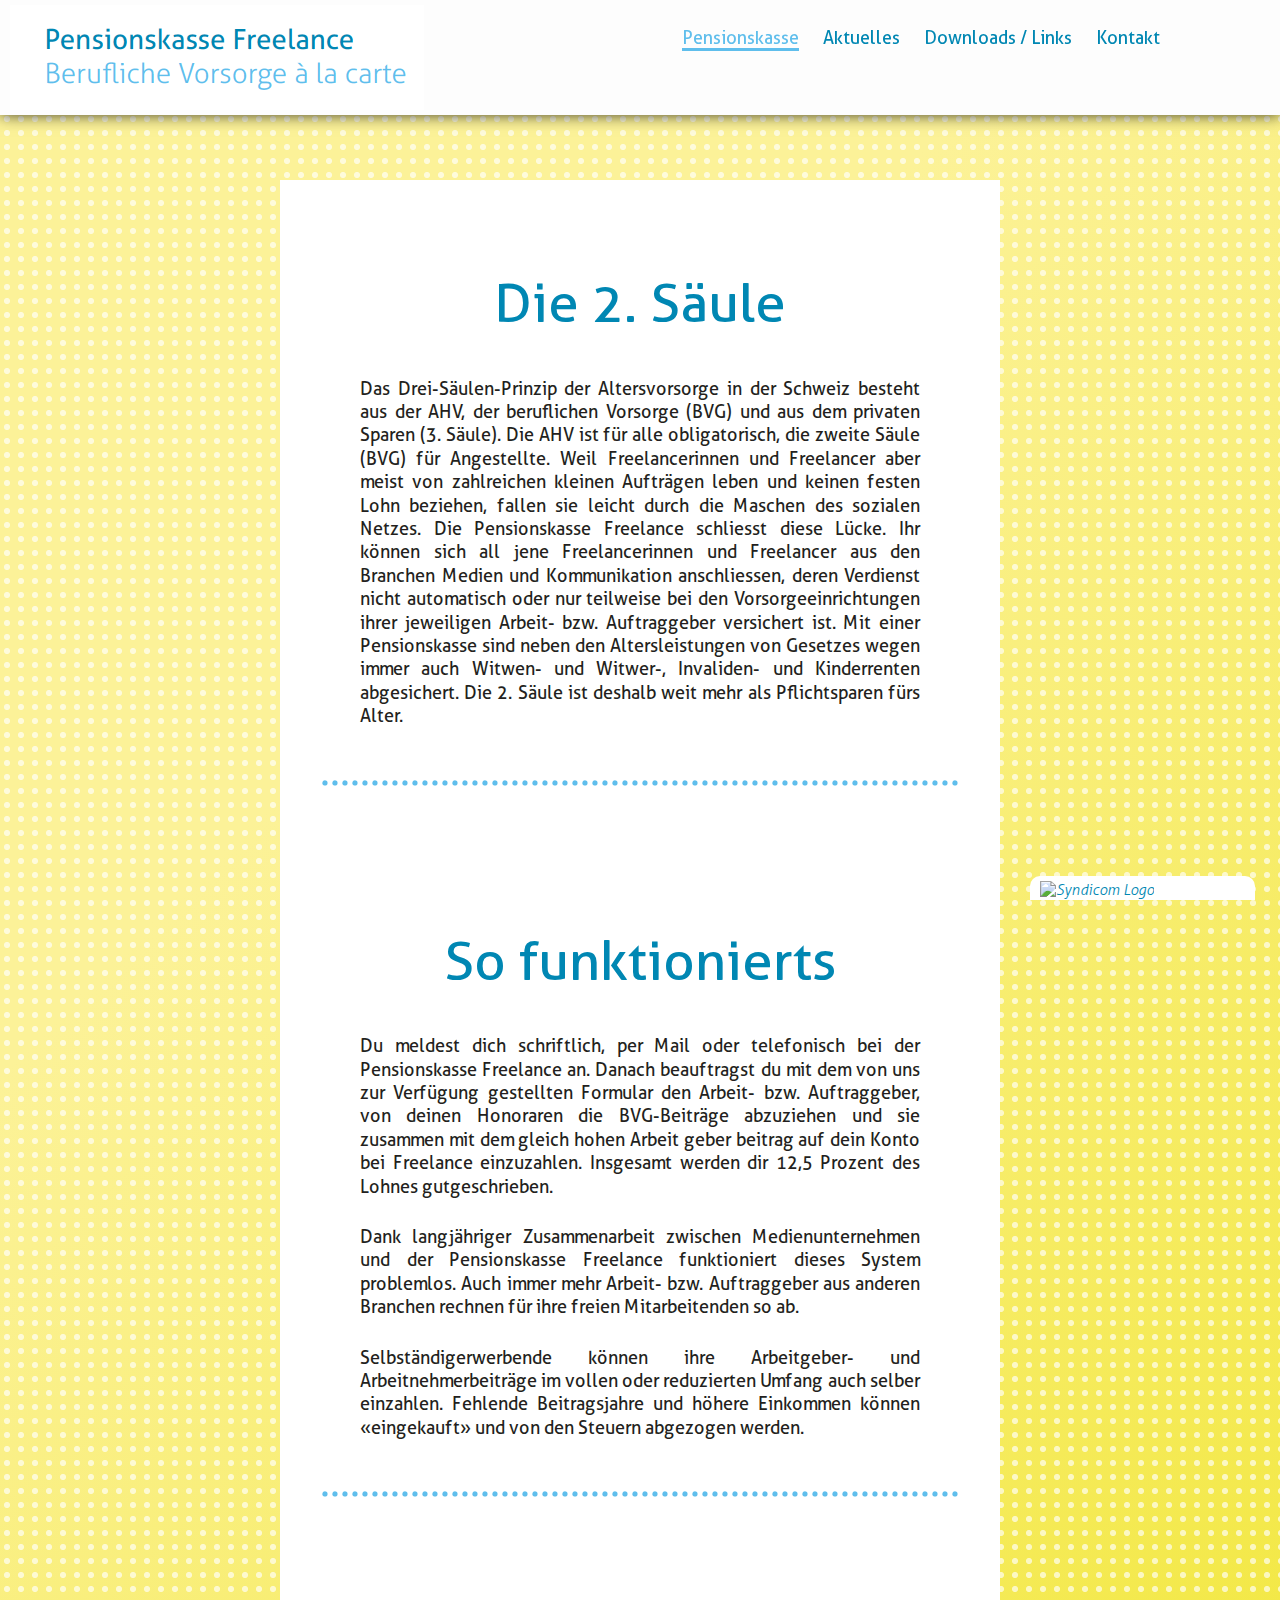
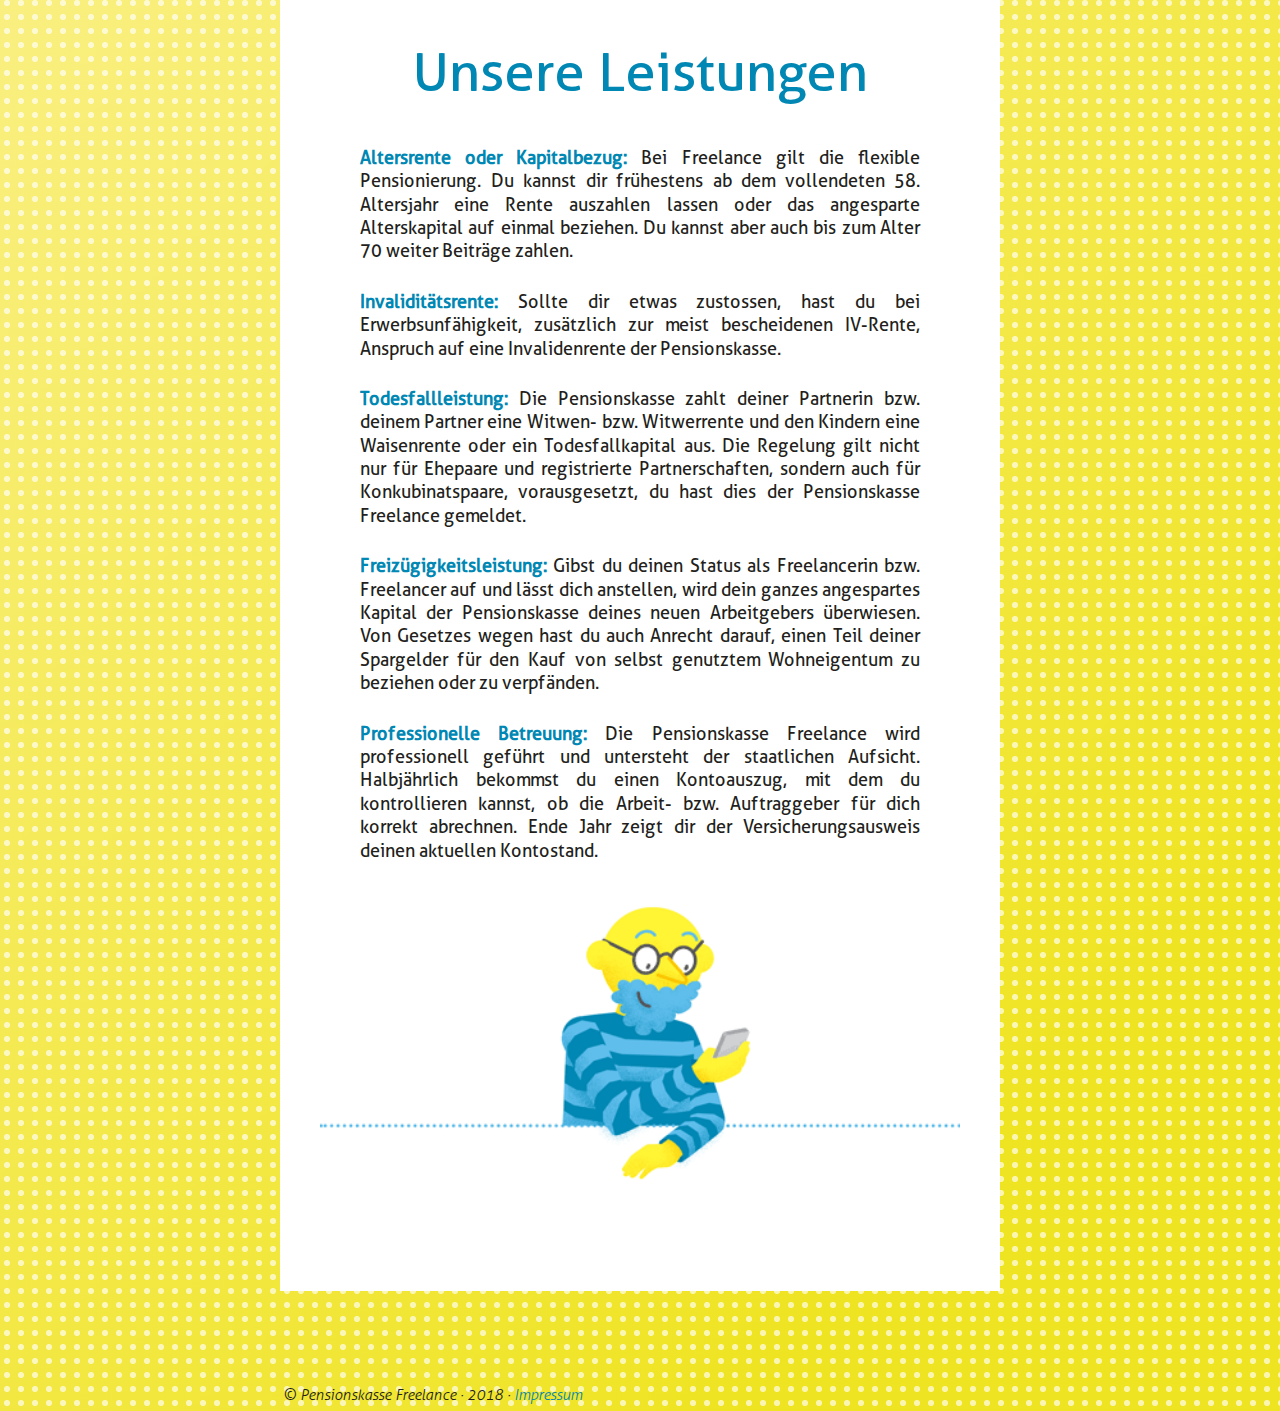
==== commit a6f4fc2b: "line-height and overlay" ====
--- a/prototype/pensionskasse.html
+++ b/prototype/pensionskasse.html
@@ -146,7 +146,6 @@
     <h3>Quelle</h3>
     <p> Dieses Impressum wurde am <strong>19.04.2018</strong> mit dem Impressum-Generator <strong><a href="http://www.bag.ch/impressum-generator">http://www.bag.ch/impressum-generator</a></strong> der Firma Brunner Medien AG in Kriens erstellt. Die Brunner
       Medien AG in Kriens übernimmt keine Haftung. </p>
-    <p style="visibility:hidden;"></p>
   </section>
 </div>
 
--- a/prototype/css/style.css
+++ b/prototype/css/style.css
@@ -1,2 +1,2 @@
-@font-face{font-family:"Aller";src:local("Aller Italic"), local("Aller-Italic"), url("../fonts/Aller/Aller-Italic.woff2") format("woff2"), url("../fonts/Aller/Aller-Italic.woff") format("woff");font-weight:normal;font-style:italic}@font-face{font-family:"Aller";src:local("Aller"), url("../fonts/Aller/Aller.woff2") format("woff2"), url("../fonts/Aller/Aller.woff") format("woff");font-weight:normal;font-style:normal}@font-face{font-family:"Aller";src:local("Aller Light"), local("Aller-Light"), url("../fonts/Aller/Aller-Light.woff2") format("woff2"), url("Aller-Light.woff") format("woff");font-weight:300;font-style:normal}@font-face{font-family:"Aller";src:local("Aller Bold"), local("Aller-Bold"), url("../fonts/Aller/Aller-Bold.woff2") format("woff2"), url("../fonts/Aller/Aller-Bold.woff") format("woff");font-weight:bold;font-style:normal}@font-face{font-family:"Aller";src:local("Aller Light Italic"), local("Aller-LightItalic"), url("../fonts/Aller/Aller-LightItalic.woff2") format("woff2"), url("../fonts/Aller/Aller-LightItalic.woff") format("woff");font-weight:300;font-style:italic}@font-face{font-family:"Aller";src:local("Aller Bold Italic"), local("Aller-BoldItalic"), url("../fonts/Aller/Aller-BoldItalic.woff2") format("woff2"), url("../fonts/Aller/Aller-BoldItalic.woff") format("woff");font-weight:bold;font-style:italic}@font-face{font-family:"Libre Baskerville";src:url("../fonts/librebaskerville/librebaskerville-bold-webfont.woff2") format("woff2"), url("../fonts/librebaskerville/librebaskerville-bold-webfont.woff") format("woff");font-weight:bold;font-style:normal}@font-face{font-family:"Libre Baskerville";src:url("../fonts/librebaskerville/librebaskerville-italic-webfont.woff2") format("woff2"), url("../fonts/librebaskerville/librebaskerville-italic-webfont.woff") format("woff");font-weight:normal;font-style:italic}@font-face{font-family:"Libre Baskerville";src:url("../fonts/librebaskerville/librebaskerville-regular-webfont.woff2") format("woff2"), url("../fonts/librebaskerville/librebaskerville-regular-webfont.woff") format("woff");font-weight:normal;font-style:normal}a,abbr,acronym,address,applet,article,aside,audio,b,big,blockquote,body,canvas,caption,center,cite,code,dd,del,details,dfn,div,dl,dt,em,embed,fieldset,figcaption,figure,footer,form,h1,h2,h3,h4,h5,h6,header,hgroup,html,i,iframe,img,ins,kbd,label,legend,mark,menu,nav,object,output,p,pre,q,ruby,s,samp,section,small,span,strike,strong,summary,table,tbody,td,tfoot,th,thead,time,tr,tt,u,var,video{margin:0;padding:0;border:0;font-size:100%;font:inherit;vertical-align:baseline}article,aside,details,figcaption,figure,footer,header,hgroup,menu,nav,section{display:block}body{line-height:1}blockquote,q{quotes:none}blockquote:after,blockquote:before,q:after,q:before{content:'';content:none}table{border-collapse:collapse;border-spacing:0}b,strong{font-weight:bold}em,i{font-style:italic}*{-webkit-box-sizing:border-box;box-sizing:border-box}b,strong{font-weight:bold}i{font-style:italic}img{max-width:100%;height:auto}body,html{max-width:100%;overflow-x:hidden}body{height:auto;-webkit-transition:0.3s all ease;-o-transition:0.3s all ease;transition:0.3s all ease}body footer,body header,body main{width:100%;max-width:1920px;margin-left:auto!important;margin-right:auto!important;-webkit-box-sizing:border-box;box-sizing:border-box}body.boxed{background:url("[data-uri]") repeat, -webkit-linear-gradient(315deg, #fcf298 25%, #efe422 87%) no-repeat;background:url("[data-uri]") repeat, -o-linear-gradient(315deg, #fcf298 25%, #efe422 87%) no-repeat;background:url("[data-uri]") repeat, linear-gradient(135deg, #fcf298 25%, #efe422 87%) no-repeat}body.boxed .box{background:white}.box{margin:0;-webkit-box-sizing:border-box;box-sizing:border-box}section.box{margin-top:0;margin-bottom:0;padding:10px}.main{margin:10em auto 5em}@media screen and (max-width:700px){.main{margin:6em auto 2em}}figure{padding-bottom:5px;margin:1.25rem 0}footer{padding:5px;font-style:italic}body,html{font-family:"Aller", "Calibri", sans-serif;font-size:18px;font-weight:normal;line-height:1.5;color:black}@media screen and (max-width:800px){body,html{font-size:16px}}p{text-align:justify;-webkit-hyphens:auto;-ms-hyphens:auto;hyphens:auto}p+p{margin-top:1.5rem}p strong{color:#0087b3}h1{font-family:"Aller", "Calibri", sans-serif;font-weight:300;font-style:normal;text-transform:normal;text-align:center}h2{font-family:"Aller", "Calibri", sans-serif;font-weight:300;font-style:normal;text-transform:normal;text-align:center}h3{font-family:"Aller", "Calibri", sans-serif;font-weight:300;font-style:normal;text-transform:normal;text-align:center}h4{font-family:"Aller", "Calibri", sans-serif;font-weight:300;font-style:normal;text-transform:normal;text-align:center}h5{font-family:"Aller", "Calibri", sans-serif;font-weight:300;font-style:normal;text-transform:normal;text-align:center}h6{font-family:"Aller", "Calibri", sans-serif;font-weight:300;font-style:normal;text-transform:normal;text-align:center}h1{font-size:3em;line-height:1.05;color:#0087b3;margin:2.5rem 0}@media screen and (max-width:800px){h1{font-size:2em;margin:2rem 0}}h2{font-size:2.25em;line-height:1.25;margin:1.25rem 0}@media screen and (max-width:800px){h2{font-size:2em}}h3{font-size:1.75em;line-height:1.25;margin:1.25rem 0}@media screen and (max-width:800px){h3{font-size:1.5em}}h4{font-size:1.125em;line-height:1.22;margin:0.5rem 0;font-weight:500;margin-top:1.5rem}h5{font-size:1.1em;margin:0.3rem 0;font-weight:500;margin-top:1.5rem}h6{font-size:1em;margin:0.25rem 0;font-weight:500;margin-top:1.5rem}.toggle,a{-webkit-transition:0.3s all ease;-o-transition:0.3s all ease;transition:0.3s all ease;color:#0087b3;cursor:pointer;text-decoration:none}.toggle:hover,a:hover{color:#5fbeec}.toggle.btn,a.btn{-webkit-border-radius:20px;border-radius:20px;padding:6.66667px 40px;border:2px solid currentColor;margin:auto 10px;line-height:3;white-space:nowrap;font-family:"Aller", "Calibri", sans-serif}@media screen and (max-width:600px){.toggle.btn,a.btn{padding:6.66667px 20px}}.toggle.btn:hover,a.btn:hover{text-decoration:none;background:#0087b3;color:white;border-color:#0087b3}.text-black{color:black}.text-white{color:white}.text-center{text-align:center}.text-justify{text-align:justify}.text-left{text-align:left}.text-right{text-align:right}.text-hyphen{-webkit-hyphens:auto;-ms-hyphens:auto;hyphens:auto}.text-no-hyphen{-webkit-hyphens:none;-ms-hyphens:none;hyphens:none}.text-highlighted{background:#5fbeec;color:white;padding:3px 0 1px}.text-small{font-size:0.8em}.text-muted{opacity:0.5}.text-lead{font-family:"Aller", "Calibri", sans-serif;line-height:1.375;text-align:left;font-size:1.4em;font-weight:300;margin-bottom:1.25rem}figcaption{font-style:italic;margin-bottom:1.25rem;margin-top:0.5rem}body,html{width:100%;min-height:100vh;margin:0;padding:0}body{display:grid;grid-template-rows:auto auto auto;grid-template-columns:12fr;grid-template-areas:"head""main""foot";-webkit-box-align:center;-webkit-align-items:center;-ms-flex-align:center;align-items:center}body .head{grid-area:head}body .main{grid-area:main}body .foot{grid-area:foot}.grid{display:grid;grid-template-columns:repeat(32, 1fr);-webkit-box-align:center;-webkit-align-items:center;-ms-flex-align:center;align-items:center}.grid .grid{display:grid;grid-template-columns:repeat(32, 1fr)}.grid .item-span-1{grid-column-start:auto;grid-column-end:span 1}.grid .item-span-lg-1,.grid .item-span-md-1,.grid .item-span-sm-1{grid-column-start:2;grid-column-end:span 30}.grid .item-span-2{grid-column-start:auto;grid-column-end:span 2}.grid .item-span-lg-2,.grid .item-span-md-2,.grid .item-span-sm-2{grid-column-start:2;grid-column-end:span 30}.grid .item-span-3{grid-column-start:auto;grid-column-end:span 3}.grid .item-span-lg-3,.grid .item-span-md-3,.grid .item-span-sm-3{grid-column-start:2;grid-column-end:span 30}.grid .item-span-4{grid-column-start:auto;grid-column-end:span 4}.grid .item-span-lg-4,.grid .item-span-md-4,.grid .item-span-sm-4{grid-column-start:2;grid-column-end:span 30}.grid .item-span-5{grid-column-start:auto;grid-column-end:span 5}.grid .item-span-lg-5,.grid .item-span-md-5,.grid .item-span-sm-5{grid-column-start:2;grid-column-end:span 30}.grid .item-span-6{grid-column-start:auto;grid-column-end:span 6}.grid .item-span-lg-6,.grid .item-span-md-6,.grid .item-span-sm-6{grid-column-start:2;grid-column-end:span 30}.grid .item-span-7{grid-column-start:auto;grid-column-end:span 7}.grid .item-span-lg-7,.grid .item-span-md-7,.grid .item-span-sm-7{grid-column-start:2;grid-column-end:span 30}.grid .item-span-8{grid-column-start:auto;grid-column-end:span 8}.grid .item-span-lg-8,.grid .item-span-md-8,.grid .item-span-sm-8{grid-column-start:2;grid-column-end:span 30}.grid .item-span-9{grid-column-start:auto;grid-column-end:span 9}.grid .item-span-lg-9,.grid .item-span-md-9,.grid .item-span-sm-9{grid-column-start:2;grid-column-end:span 30}.grid .item-span-10{grid-column-start:auto;grid-column-end:span 10}.grid .item-span-lg-10,.grid .item-span-md-10,.grid .item-span-sm-10{grid-column-start:2;grid-column-end:span 30}.grid .item-span-11{grid-column-start:auto;grid-column-end:span 11}.grid .item-span-lg-11,.grid .item-span-md-11,.grid .item-span-sm-11{grid-column-start:2;grid-column-end:span 30}.grid .item-span-12{grid-column-start:auto;grid-column-end:span 12}.grid .item-span-lg-12,.grid .item-span-md-12,.grid .item-span-sm-12{grid-column-start:2;grid-column-end:span 30}.grid .item-span-13{grid-column-start:auto;grid-column-end:span 13}.grid .item-span-lg-13,.grid .item-span-md-13,.grid .item-span-sm-13{grid-column-start:2;grid-column-end:span 30}.grid .item-span-14,.grid section .content-wide,.grid section .oversized div,.grid section .oversized figcaption,.grid section .oversized p,.grid section .slider-wrap,.grid section .video-wrap,.grid section audio,.grid section h1,.grid section h2,.grid section h3,.grid section h4,.grid section h5,.grid section h6,.grid section iframe,.grid section img,.grid section ol,.grid section p,.grid section pre div,.grid section pre figcaption,.grid section pre p,.grid section ul{grid-column-start:auto;grid-column-end:span 14}.grid .item-span-lg-14,.grid .item-span-md-14,.grid .item-span-sm-14{grid-column-start:2;grid-column-end:span 30}.grid .item-span-15{grid-column-start:auto;grid-column-end:span 15}.grid .item-span-lg-15,.grid .item-span-md-15,.grid .item-span-sm-15{grid-column-start:2;grid-column-end:span 30}.grid .item-span-16{grid-column-start:auto;grid-column-end:span 16}.grid .item-span-lg-16,.grid .item-span-md-16,.grid .item-span-sm-16{grid-column-start:2;grid-column-end:span 30}.grid .item-span-17{grid-column-start:auto;grid-column-end:span 17}.grid .item-span-lg-17,.grid .item-span-md-17,.grid .item-span-sm-17{grid-column-start:2;grid-column-end:span 30}.grid .item-span-18,.grid section .content-wide.large,.grid section .oversized,.grid section .slider-wrap.large,.grid section .video-wrap.large,.grid section audio.large,.grid section h1.large,.grid section h2.large,.grid section h3.large,.grid section h4.large,.grid section h5.large,.grid section h6.large,.grid section iframe.large,.grid section img.large,.grid section ol.large,.grid section p.large,.grid section pre,.grid section ul.large{grid-column-start:auto;grid-column-end:span 18}.grid .foot,.grid .item-span-lg-18,.grid .item-span-md-18,.grid .item-span-sm-18,.grid section,.grid section .oversized img,.grid section pre img{grid-column-start:2;grid-column-end:span 30}.grid .item-span-19{grid-column-start:auto;grid-column-end:span 19}.grid .item-span-lg-19,.grid .item-span-md-19,.grid .item-span-sm-19{grid-column-start:2;grid-column-end:span 30}.grid .item-span-20{grid-column-start:auto;grid-column-end:span 20}.grid .item-span-lg-20,.grid .item-span-md-20,.grid .item-span-sm-20{grid-column-start:2;grid-column-end:span 30}.grid .item-span-21{grid-column-start:auto;grid-column-end:span 21}.grid .item-span-lg-21,.grid .item-span-md-21,.grid .item-span-sm-21{grid-column-start:2;grid-column-end:span 30}.grid .item-span-22{grid-column-start:auto;grid-column-end:span 22}.grid .item-span-lg-22,.grid .item-span-md-22,.grid .item-span-sm-22{grid-column-start:2;grid-column-end:span 30}.grid .item-span-23{grid-column-start:auto;grid-column-end:span 23}.grid .item-span-lg-23,.grid .item-span-md-23,.grid .item-span-sm-23{grid-column-start:2;grid-column-end:span 30}.grid .item-span-24{grid-column-start:auto;grid-column-end:span 24}.grid .item-span-lg-24,.grid .item-span-md-24,.grid .item-span-sm-24{grid-column-start:2;grid-column-end:span 30}.grid .item-span-25{grid-column-start:auto;grid-column-end:span 25}.grid .item-span-lg-25,.grid .item-span-md-25,.grid .item-span-sm-25{grid-column-start:2;grid-column-end:span 30}.grid .item-span-26{grid-column-start:auto;grid-column-end:span 26}.grid .item-span-lg-26,.grid .item-span-md-26,.grid .item-span-sm-26{grid-column-start:2;grid-column-end:span 30}.grid .item-span-27{grid-column-start:auto;grid-column-end:span 27}.grid .item-span-lg-27,.grid .item-span-md-27,.grid .item-span-sm-27{grid-column-start:2;grid-column-end:span 30}.grid .item-span-28{grid-column-start:auto;grid-column-end:span 28}.grid .item-span-lg-28,.grid .item-span-md-28,.grid .item-span-sm-28{grid-column-start:2;grid-column-end:span 30}.grid .item-span-29{grid-column-start:auto;grid-column-end:span 29}.grid .item-span-lg-29,.grid .item-span-md-29,.grid .item-span-sm-29{grid-column-start:2;grid-column-end:span 30}.grid .item-span-30{grid-column-start:auto;grid-column-end:span 30}.grid .item-span-lg-30,.grid .item-span-md-30,.grid .item-span-sm-30{grid-column-start:2;grid-column-end:span 30}.grid .item-span-31{grid-column-start:auto;grid-column-end:span 31}.grid .item-span-lg-31,.grid .item-span-md-31,.grid .item-span-sm-31{grid-column-start:2;grid-column-end:span 30}.grid .item-span-32,.grid div{grid-column-start:auto;grid-column-end:span 32}.grid .item-span-lg-32,.grid .item-span-md-32,.grid .item-span-sm-32{grid-column-start:2;grid-column-end:span 30}.grid .item-offset-0,.grid section .content-wide.large,.grid section .slider-wrap.large,.grid section .video-wrap.large,.grid section audio.large,.grid section h1.large,.grid section h2.large,.grid section h3.large,.grid section h4.large,.grid section h5.large,.grid section h6.large,.grid section iframe.large,.grid section img.large,.grid section ol.large,.grid section p.large,.grid section ul.large{grid-column-start:1}.grid .item-offset-lg-1,.grid .item-offset-md-1,.grid .item-offset-sm-1{grid-column-start:2}.grid .item-offset-1{grid-column-start:2}.grid .item-offset-lg-2,.grid .item-offset-md-2,.grid .item-offset-sm-2{grid-column-start:2}.grid .item-offset-2,.grid section .content-wide,.grid section .oversized div,.grid section .oversized figcaption,.grid section .oversized p,.grid section .slider-wrap,.grid section .video-wrap,.grid section audio,.grid section h1,.grid section h2,.grid section h3,.grid section h4,.grid section h5,.grid section h6,.grid section iframe,.grid section img,.grid section ol,.grid section p,.grid section pre div,.grid section pre figcaption,.grid section pre p,.grid section ul{grid-column-start:3}.grid .item-offset-lg-3,.grid .item-offset-md-3,.grid .item-offset-sm-3{grid-column-start:2}.grid .item-offset-3{grid-column-start:4}.grid .item-offset-lg-4,.grid .item-offset-md-4,.grid .item-offset-sm-4{grid-column-start:2}.grid .item-offset-4{grid-column-start:5}.grid .item-offset-lg-5,.grid .item-offset-md-5,.grid .item-offset-sm-5{grid-column-start:2}.grid .item-offset-5{grid-column-start:6}.grid .item-offset-lg-6,.grid .item-offset-md-6,.grid .item-offset-sm-6{grid-column-start:2}.grid .item-offset-6{grid-column-start:7}.grid .foot,.grid .item-offset-lg-7,.grid .item-offset-md-7,.grid .item-offset-sm-7,.grid section{grid-column-start:2}.grid .item-offset-7{grid-column-start:8}.grid .item-offset-lg-8,.grid .item-offset-md-8,.grid .item-offset-sm-8{grid-column-start:2}.grid .item-offset-8{grid-column-start:9}.grid .item-offset-lg-9,.grid .item-offset-md-9,.grid .item-offset-sm-9{grid-column-start:2}.grid .item-offset-9{grid-column-start:10}.grid .item-offset-lg-10,.grid .item-offset-md-10,.grid .item-offset-sm-10{grid-column-start:2}.grid .item-offset-10{grid-column-start:11}.grid .item-offset-lg-11,.grid .item-offset-md-11,.grid .item-offset-sm-11{grid-column-start:2}.grid .item-offset-11{grid-column-start:12}.grid .item-offset-lg-12,.grid .item-offset-md-12,.grid .item-offset-sm-12{grid-column-start:2}.grid .item-offset-12{grid-column-start:13}.grid .item-offset-lg-13,.grid .item-offset-md-13,.grid .item-offset-sm-13{grid-column-start:2}.grid .item-offset-13{grid-column-start:14}.grid .item-offset-lg-14,.grid .item-offset-md-14,.grid .item-offset-sm-14{grid-column-start:2}.grid .item-offset-14{grid-column-start:15}.grid .item-offset-lg-15,.grid .item-offset-md-15,.grid .item-offset-sm-15{grid-column-start:2}.grid .item-offset-15{grid-column-start:16}.grid .item-offset-lg-16,.grid .item-offset-md-16,.grid .item-offset-sm-16{grid-column-start:2}.grid .item-offset-16{grid-column-start:17}.grid .item-offset-lg-17,.grid .item-offset-md-17,.grid .item-offset-sm-17{grid-column-start:2}.grid .item-offset-17{grid-column-start:18}.grid .item-offset-lg-18,.grid .item-offset-md-18,.grid .item-offset-sm-18{grid-column-start:2}.grid .item-offset-18{grid-column-start:19}.grid .item-offset-lg-19,.grid .item-offset-md-19,.grid .item-offset-sm-19{grid-column-start:2}.grid .item-offset-19{grid-column-start:20}.grid .item-offset-lg-20,.grid .item-offset-md-20,.grid .item-offset-sm-20{grid-column-start:2}.grid .item-offset-20{grid-column-start:21}.grid .item-offset-lg-21,.grid .item-offset-md-21,.grid .item-offset-sm-21{grid-column-start:2}.grid .item-offset-21{grid-column-start:22}.grid .item-offset-lg-22,.grid .item-offset-md-22,.grid .item-offset-sm-22{grid-column-start:2}.grid .item-offset-22{grid-column-start:23}.grid .item-offset-lg-23,.grid .item-offset-md-23,.grid .item-offset-sm-23{grid-column-start:2}.grid .item-offset-23{grid-column-start:24}.grid .item-offset-lg-24,.grid .item-offset-md-24,.grid .item-offset-sm-24{grid-column-start:2}.grid .item-offset-24{grid-column-start:25}.grid .item-offset-lg-25,.grid .item-offset-md-25,.grid .item-offset-sm-25{grid-column-start:2}.grid .item-offset-25{grid-column-start:26}.grid .item-offset-lg-26,.grid .item-offset-md-26,.grid .item-offset-sm-26{grid-column-start:2}.grid .item-offset-26{grid-column-start:27}.grid .item-offset-lg-27,.grid .item-offset-md-27,.grid .item-offset-sm-27{grid-column-start:2}.grid .item-offset-27{grid-column-start:28}.grid .item-offset-lg-28,.grid .item-offset-md-28,.grid .item-offset-sm-28{grid-column-start:2}.grid .item-offset-28{grid-column-start:29}.grid .item-offset-lg-29,.grid .item-offset-md-29,.grid .item-offset-sm-29{grid-column-start:2}.grid .item-offset-29{grid-column-start:30}.grid .item-offset-lg-30,.grid .item-offset-md-30,.grid .item-offset-sm-30{grid-column-start:2}.grid .item-offset-30{grid-column-start:31}.grid .item-offset-lg-31,.grid .item-offset-md-31,.grid .item-offset-sm-31{grid-column-start:2}.grid .item-offset-31{grid-column-start:32}.grid .item-offset-lg-32,.grid .item-offset-md-32,.grid .item-offset-sm-32{grid-column-start:2}@media screen and (min-width:700px){.grid .item-span-sm-1{grid-column-start:auto;grid-column-end:span 1}.grid .item-span-sm-2{grid-column-start:auto;grid-column-end:span 2}.grid .item-span-sm-3{grid-column-start:auto;grid-column-end:span 3}.grid .item-span-sm-4{grid-column-start:auto;grid-column-end:span 4}.grid .item-span-sm-5{grid-column-start:auto;grid-column-end:span 5}.grid .item-span-sm-6{grid-column-start:auto;grid-column-end:span 6}.grid .item-span-sm-7{grid-column-start:auto;grid-column-end:span 7}.grid .item-span-sm-8{grid-column-start:auto;grid-column-end:span 8}.grid .item-span-sm-9{grid-column-start:auto;grid-column-end:span 9}.grid .item-span-sm-10{grid-column-start:auto;grid-column-end:span 10}.grid .item-span-sm-11{grid-column-start:auto;grid-column-end:span 11}.grid .item-span-sm-12{grid-column-start:auto;grid-column-end:span 12}.grid .item-span-sm-13{grid-column-start:auto;grid-column-end:span 13}.grid .item-span-sm-14{grid-column-start:auto;grid-column-end:span 14}.grid .item-span-sm-15{grid-column-start:auto;grid-column-end:span 15}.grid .item-span-sm-16{grid-column-start:auto;grid-column-end:span 16}.grid .item-span-sm-17{grid-column-start:auto;grid-column-end:span 17}.grid .item-span-sm-18{grid-column-start:auto;grid-column-end:span 18}.grid .item-span-sm-19{grid-column-start:auto;grid-column-end:span 19}.grid .item-span-sm-20{grid-column-start:auto;grid-column-end:span 20}.grid .item-span-sm-21{grid-column-start:auto;grid-column-end:span 21}.grid .item-span-sm-22{grid-column-start:auto;grid-column-end:span 22}.grid .item-span-sm-23{grid-column-start:auto;grid-column-end:span 23}.grid .item-span-sm-24{grid-column-start:auto;grid-column-end:span 24}.grid .item-span-sm-25{grid-column-start:auto;grid-column-end:span 25}.grid .item-span-sm-26{grid-column-start:auto;grid-column-end:span 26}.grid .item-span-sm-27{grid-column-start:auto;grid-column-end:span 27}.grid .item-span-sm-28{grid-column-start:auto;grid-column-end:span 28}.grid .item-span-sm-29{grid-column-start:auto;grid-column-end:span 29}.grid .item-span-sm-30{grid-column-start:auto;grid-column-end:span 30}.grid .item-span-sm-31{grid-column-start:auto;grid-column-end:span 31}.grid .item-span-sm-32{grid-column-start:auto;grid-column-end:span 32}.grid .item-offset-sm-0{grid-column-start:1}.grid .item-offset-sm-1{grid-column-start:2}.grid .item-offset-sm-2{grid-column-start:3}.grid .item-offset-sm-3{grid-column-start:4}.grid .item-offset-sm-4{grid-column-start:5}.grid .item-offset-sm-5{grid-column-start:6}.grid .item-offset-sm-6{grid-column-start:7}.grid .item-offset-sm-7{grid-column-start:8}.grid .item-offset-sm-8{grid-column-start:9}.grid .item-offset-sm-9{grid-column-start:10}.grid .item-offset-sm-10{grid-column-start:11}.grid .item-offset-sm-11{grid-column-start:12}.grid .item-offset-sm-12{grid-column-start:13}.grid .item-offset-sm-13{grid-column-start:14}.grid .item-offset-sm-14{grid-column-start:15}.grid .item-offset-sm-15{grid-column-start:16}.grid .item-offset-sm-16{grid-column-start:17}.grid .item-offset-sm-17{grid-column-start:18}.grid .item-offset-sm-18{grid-column-start:19}.grid .item-offset-sm-19{grid-column-start:20}.grid .item-offset-sm-20{grid-column-start:21}.grid .item-offset-sm-21{grid-column-start:22}.grid .item-offset-sm-22{grid-column-start:23}.grid .item-offset-sm-23{grid-column-start:24}.grid .item-offset-sm-24{grid-column-start:25}.grid .item-offset-sm-25{grid-column-start:26}.grid .item-offset-sm-26{grid-column-start:27}.grid .item-offset-sm-27{grid-column-start:28}.grid .item-offset-sm-28{grid-column-start:29}.grid .item-offset-sm-29{grid-column-start:30}.grid .item-offset-sm-30{grid-column-start:31}.grid .item-offset-sm-31{grid-column-start:32}}@media screen and (min-width:960px){.grid .item-span-md-1{grid-column-start:auto;grid-column-end:span 1}.grid .item-span-md-2{grid-column-start:auto;grid-column-end:span 2}.grid .item-span-md-3{grid-column-start:auto;grid-column-end:span 3}.grid .item-span-md-4{grid-column-start:auto;grid-column-end:span 4}.grid .item-span-md-5{grid-column-start:auto;grid-column-end:span 5}.grid .item-span-md-6{grid-column-start:auto;grid-column-end:span 6}.grid .item-span-md-7{grid-column-start:auto;grid-column-end:span 7}.grid .item-span-md-8{grid-column-start:auto;grid-column-end:span 8}.grid .item-span-md-9{grid-column-start:auto;grid-column-end:span 9}.grid .item-span-md-10{grid-column-start:auto;grid-column-end:span 10}.grid .item-span-md-11{grid-column-start:auto;grid-column-end:span 11}.grid .item-span-md-12{grid-column-start:auto;grid-column-end:span 12}.grid .item-span-md-13{grid-column-start:auto;grid-column-end:span 13}.grid .item-span-md-14{grid-column-start:auto;grid-column-end:span 14}.grid .item-span-md-15{grid-column-start:auto;grid-column-end:span 15}.grid .item-span-md-16{grid-column-start:auto;grid-column-end:span 16}.grid .item-span-md-17{grid-column-start:auto;grid-column-end:span 17}.grid .foot,.grid .item-span-md-18,.grid section,.grid section .oversized img,.grid section pre img{grid-column-start:auto;grid-column-end:span 18}.grid .item-span-md-19{grid-column-start:auto;grid-column-end:span 19}.grid .item-span-md-20{grid-column-start:auto;grid-column-end:span 20}.grid .item-span-md-21{grid-column-start:auto;grid-column-end:span 21}.grid .item-span-md-22{grid-column-start:auto;grid-column-end:span 22}.grid .item-span-md-23{grid-column-start:auto;grid-column-end:span 23}.grid .item-span-md-24{grid-column-start:auto;grid-column-end:span 24}.grid .item-span-md-25{grid-column-start:auto;grid-column-end:span 25}.grid .item-span-md-26{grid-column-start:auto;grid-column-end:span 26}.grid .item-span-md-27{grid-column-start:auto;grid-column-end:span 27}.grid .item-span-md-28{grid-column-start:auto;grid-column-end:span 28}.grid .item-span-md-29{grid-column-start:auto;grid-column-end:span 29}.grid .item-span-md-30{grid-column-start:auto;grid-column-end:span 30}.grid .item-span-md-31{grid-column-start:auto;grid-column-end:span 31}.grid .item-span-md-32{grid-column-start:auto;grid-column-end:span 32}.grid .item-offset-md-0{grid-column-start:1}.grid .item-offset-md-1{grid-column-start:2}.grid .item-offset-md-2{grid-column-start:3}.grid .item-offset-md-3{grid-column-start:4}.grid .item-offset-md-4{grid-column-start:5}.grid .item-offset-md-5{grid-column-start:6}.grid .item-offset-md-6{grid-column-start:7}.grid .foot,.grid .item-offset-md-7,.grid section{grid-column-start:8}.grid .item-offset-md-8{grid-column-start:9}.grid .item-offset-md-9{grid-column-start:10}.grid .item-offset-md-10{grid-column-start:11}.grid .item-offset-md-11{grid-column-start:12}.grid .item-offset-md-12{grid-column-start:13}.grid .item-offset-md-13{grid-column-start:14}.grid .item-offset-md-14{grid-column-start:15}.grid .item-offset-md-15{grid-column-start:16}.grid .item-offset-md-16{grid-column-start:17}.grid .item-offset-md-17{grid-column-start:18}.grid .item-offset-md-18{grid-column-start:19}.grid .item-offset-md-19{grid-column-start:20}.grid .item-offset-md-20{grid-column-start:21}.grid .item-offset-md-21{grid-column-start:22}.grid .item-offset-md-22{grid-column-start:23}.grid .item-offset-md-23{grid-column-start:24}.grid .item-offset-md-24{grid-column-start:25}.grid .item-offset-md-25{grid-column-start:26}.grid .item-offset-md-26{grid-column-start:27}.grid .item-offset-md-27{grid-column-start:28}.grid .item-offset-md-28{grid-column-start:29}.grid .item-offset-md-29{grid-column-start:30}.grid .item-offset-md-30{grid-column-start:31}.grid .item-offset-md-31{grid-column-start:32}}@media screen and (min-width:1260px){.grid .item-span-lg-1{grid-column-start:auto;grid-column-end:span 1}.grid .item-span-lg-2{grid-column-start:auto;grid-column-end:span 2}.grid .item-span-lg-3{grid-column-start:auto;grid-column-end:span 3}.grid .item-span-lg-4{grid-column-start:auto;grid-column-end:span 4}.grid .item-span-lg-5{grid-column-start:auto;grid-column-end:span 5}.grid .item-span-lg-6{grid-column-start:auto;grid-column-end:span 6}.grid .item-span-lg-7{grid-column-start:auto;grid-column-end:span 7}.grid .item-span-lg-8{grid-column-start:auto;grid-column-end:span 8}.grid .item-span-lg-9{grid-column-start:auto;grid-column-end:span 9}.grid .item-span-lg-10{grid-column-start:auto;grid-column-end:span 10}.grid .item-span-lg-11{grid-column-start:auto;grid-column-end:span 11}.grid .item-span-lg-12{grid-column-start:auto;grid-column-end:span 12}.grid .item-span-lg-13{grid-column-start:auto;grid-column-end:span 13}.grid .item-span-lg-14{grid-column-start:auto;grid-column-end:span 14}.grid .item-span-lg-15{grid-column-start:auto;grid-column-end:span 15}.grid .item-span-lg-16{grid-column-start:auto;grid-column-end:span 16}.grid .item-span-lg-17{grid-column-start:auto;grid-column-end:span 17}.grid .item-span-lg-18{grid-column-start:auto;grid-column-end:span 18}.grid .item-span-lg-19{grid-column-start:auto;grid-column-end:span 19}.grid .item-span-lg-20{grid-column-start:auto;grid-column-end:span 20}.grid .item-span-lg-21{grid-column-start:auto;grid-column-end:span 21}.grid .item-span-lg-22{grid-column-start:auto;grid-column-end:span 22}.grid .item-span-lg-23{grid-column-start:auto;grid-column-end:span 23}.grid .item-span-lg-24{grid-column-start:auto;grid-column-end:span 24}.grid .item-span-lg-25{grid-column-start:auto;grid-column-end:span 25}.grid .item-span-lg-26{grid-column-start:auto;grid-column-end:span 26}.grid .item-span-lg-27{grid-column-start:auto;grid-column-end:span 27}.grid .item-span-lg-28{grid-column-start:auto;grid-column-end:span 28}.grid .item-span-lg-29{grid-column-start:auto;grid-column-end:span 29}.grid .item-span-lg-30{grid-column-start:auto;grid-column-end:span 30}.grid .item-span-lg-31{grid-column-start:auto;grid-column-end:span 31}.grid .item-span-lg-32{grid-column-start:auto;grid-column-end:span 32}.grid .item-offset-lg-0{grid-column-start:1}.grid .item-offset-lg-1{grid-column-start:2}.grid .item-offset-lg-2{grid-column-start:3}.grid .item-offset-lg-3{grid-column-start:4}.grid .item-offset-lg-4{grid-column-start:5}.grid .item-offset-lg-5{grid-column-start:6}.grid .item-offset-lg-6{grid-column-start:7}.grid .item-offset-lg-7{grid-column-start:8}.grid .item-offset-lg-8{grid-column-start:9}.grid .item-offset-lg-9{grid-column-start:10}.grid .item-offset-lg-10{grid-column-start:11}.grid .item-offset-lg-11{grid-column-start:12}.grid .item-offset-lg-12{grid-column-start:13}.grid .item-offset-lg-13{grid-column-start:14}.grid .item-offset-lg-14{grid-column-start:15}.grid .item-offset-lg-15{grid-column-start:16}.grid .item-offset-lg-16{grid-column-start:17}.grid .item-offset-lg-17{grid-column-start:18}.grid .item-offset-lg-18{grid-column-start:19}.grid .item-offset-lg-19{grid-column-start:20}.grid .item-offset-lg-20{grid-column-start:21}.grid .item-offset-lg-21{grid-column-start:22}.grid .item-offset-lg-22{grid-column-start:23}.grid .item-offset-lg-23{grid-column-start:24}.grid .item-offset-lg-24{grid-column-start:25}.grid .item-offset-lg-25{grid-column-start:26}.grid .item-offset-lg-26{grid-column-start:27}.grid .item-offset-lg-27{grid-column-start:28}.grid .item-offset-lg-28{grid-column-start:29}.grid .item-offset-lg-29{grid-column-start:30}.grid .item-offset-lg-30{grid-column-start:31}.grid .item-offset-lg-31{grid-column-start:32}}.grid section{padding:50px 0;display:grid;grid-template-columns:repeat(18, 1fr)}@media screen and (max-width:960px){.grid section{padding:10px 0}}.boxed .grid section:first-of-type:not(.fullscreen):not(.full-width){padding-top:50px}@media screen and (max-width:960px){.boxed .grid section:first-of-type:not(.fullscreen):not(.full-width){padding-top:20px}}.boxed .grid section:last-of-type{padding-bottom:50px}@media screen and (max-width:960px){.boxed .grid section:last-of-type{padding-bottom:50px}}.grid section .oversized,.grid section pre{display:grid;grid-template-columns:repeat(18, 1fr);padding:1.25rem 0;position:relative;margin-bottom:2rem}@media screen and (max-width:1260px){.grid section .oversized,.grid section pre{margin-bottom:0;padding-bottom:0}}.grid section .textoverlay{padding:0;margin:30px 0;background:black}.grid section .textoverlay img{opacity:0.5}.grid section .textoverlay .overlay-content{position:absolute;top:50%;-webkit-transform:translateY(-50%);-ms-transform:translateY(-50%);transform:translateY(-50%);text-align:center;width:100%;color:white;font-size:3.1em;line-height:1.05em;font-weight:normal;font-style:italic}.grid section .content-wide,.grid section .slider-wrap,.grid section .video-wrap,.grid section audio,.grid section h1,.grid section h2,.grid section h3,.grid section h4,.grid section h5,.grid section h6,.grid section iframe,.grid section img,.grid section ol,.grid section p,.grid section ul{width:100%}.overlay-open{overflow:hidden}.overlay-open div:not(.overlay),.overlay-open footer,.overlay-open header,.overlay-open main{-webkit-filter:blur(10px);filter:blur(10px);-webkit-transition:0.3s all ease;-o-transition:0.3s all ease;transition:0.3s all ease;cursor:pointer}.backdrop{position:fixed;top:0;left:0;width:100%;height:100%;z-index:98}.overlay{display:none;background:white;position:fixed;width:70%;max-height:70%;overflow:auto;border:0 solid #5fbeec;top:50%;left:50%;-webkit-transform:translate(-50%, -50%);-ms-transform:translate(-50%, -50%);transform:translate(-50%, -50%);z-index:99}@media screen and (max-width:700px){.overlay{width:90%;max-height:90%}}.overlay.open{display:block}.overlay .close{position:absolute;right:10px;top:5px;font-family:"Aller", "Calibri", sans-serif;font-size:1.5em;text-decoration:none;z-index:100;padding:8px 15px}.overlay .close:hover{text-decoration:none}.menu{position:fixed;top:0;left:0;width:100%;background:#FDFDFD;color:#0087b3;z-index:10000;font-family:"Aller", "Calibri", sans-serif;text-transform:uppercase;-webkit-box-shadow:0 0 15px rgba(0, 0, 0, 0.75);box-shadow:0 0 15px rgba(0, 0, 0, 0.75);display:-webkit-box;display:-webkit-flex;display:-ms-flexbox;display:flex;-webkit-box-orient:horizontal;-webkit-box-direction:normal;-webkit-flex-direction:row;-ms-flex-direction:row;flex-direction:row;-webkit-flex-wrap:wrap;-ms-flex-wrap:wrap;flex-wrap:wrap;-webkit-box-pack:justify;-webkit-justify-content:space-between;-ms-flex-pack:justify;justify-content:space-between;-webkit-box-align:center;-webkit-align-items:center;-ms-flex-align:center;align-items:center}.menu.boxed{-webkit-box-pack:center;-webkit-justify-content:center;-ms-flex-pack:center;justify-content:center}.menu .bar{width:100%;display:-webkit-box;display:-webkit-flex;display:-ms-flexbox;display:flex;-webkit-box-orient:horizontal;-webkit-box-direction:normal;-webkit-flex-direction:row;-ms-flex-direction:row;flex-direction:row;-webkit-flex-wrap:no-wrap;-ms-flex-wrap:no-wrap;flex-wrap:no-wrap;-webkit-box-pack:justify;-webkit-justify-content:space-between;-ms-flex-pack:justify;justify-content:space-between;-webkit-box-align:center;-webkit-align-items:center;-ms-flex-align:center;align-items:center}.menu .current{color:#5fbeec;border-bottom:3px solid #5fbeec}.menu .nav-toggle{cursor:pointer;display:none}@media screen and (max-width:1060px){.menu .nav-toggle{display:block;padding:20px;margin:0 20px}}.menu .branding{display:inline-block;padding:5px 10px;display:-webkit-box;display:-webkit-flex;display:-ms-flexbox;display:flex;-webkit-box-orient:horizontal;-webkit-box-direction:normal;-webkit-flex-direction:row;-ms-flex-direction:row;flex-direction:row;-webkit-flex-wrap:nowrap;-ms-flex-wrap:nowrap;flex-wrap:nowrap;-webkit-box-pack:justify;-webkit-justify-content:space-between;-ms-flex-pack:justify;justify-content:space-between;-webkit-box-align:center;-webkit-align-items:center;-ms-flex-align:center;align-items:center}.menu .branding span{padding:5px}.menu .branding img{display:inline-block}.menu a,.menu span{color:#0087b3;cursor:pointer}.menu a:hover,.menu span:hover{color:#5fbeec}.menu ul{top:-20px;right:50px;padding:0 10px;list-style:none;list-style-type:none;position:relative;background:#FDFDFD;margin:0;z-index:10001}@media screen and (min-width:1200px){.menu ul{right:100px}}@media screen and (max-width:1060px){.menu ul{position:fixed;top:0;left:0;width:100%;height:220px;-webkit-transform:translateY(-220px);-ms-transform:translateY(-220px);transform:translateY(-220px);-webkit-transition:0.3s all ease;-o-transition:0.3s all ease;transition:0.3s all ease}.menu ul.active{-webkit-transform:translateY(0);-ms-transform:translateY(0);transform:translateY(0);-webkit-box-shadow:0 0 15px rgba(0, 0, 0, 0.75);box-shadow:0 0 15px rgba(0, 0, 0, 0.75);padding-left:50px}}.menu ul li{list-style:none;display:inline-block;padding:2px 10px}@media screen and (max-width:1060px){.menu ul li{display:block}}.hamburger{font-size:0;width:30px;height:3px;background:#0087b3;position:relative}.hamburger:after,.hamburger:before{content:'';position:absolute;width:100%;height:3px;left:0;background:#0087b3}.hamburger:before{top:-9px}.hamburger:after{bottom:-9px}.hamburger:hover{background:#5fbeec}.hamburger:hover:after,.hamburger:hover:before{background:#5fbeec}.ex{font-size:0;position:relative;right:-20px;top:-10px;width:100%;height:20px;display:block}.ex:after,.ex:before{content:'';width:3px;height:30px;position:absolute;top:10px;right:10px;background:#0087b3}.ex:before{-webkit-transform:rotate(-45deg);-ms-transform:rotate(-45deg);transform:rotate(-45deg)}.ex:after{-webkit-transform:rotate(45deg);-ms-transform:rotate(45deg);transform:rotate(45deg)}.ex:hover:after,.ex:hover:before{background:#5fbeec}pre{margin:2rem 0!important}.syndicom{position:fixed;right:25px;bottom:0;width:20%;min-width:150px;max-width:225px;background:white;-webkit-border-radius:10px 10px 0 0;border-radius:10px 10px 0 0;padding-top:5px;padding-left:10px;padding-right:10px}.trennlinie{background:url("[data-uri]") repeat-x;height:10px;margin:50px 0 0}
+@font-face{font-family:"Aller";src:local("Aller"), url("../fonts/aller/aller-regular.woff2") format("woff2"), url("../fonts/aller/aller-regular.woff") format("woff");font-weight:normal;font-style:normal}@font-face{font-family:"Aller";src:local("Aller Italic"), local("Aller-Italic"), url("../fonts/aller/Aller-italic.woff2") format("woff2"), url("../fonts/aller/Aller-italic.woff") format("woff");font-weight:normal;font-style:italic}@font-face{font-family:"Aller";src:local("Aller Light"), local("Aller-Light"), url("../fonts/aller/aller-light.woff2") format("woff2"), url("../fonts/aller/aller-light.woff") format("woff");font-weight:300;font-style:normal}@font-face{font-family:"Aller";src:local("Aller Light Italic"), local("Aller-LightItalic"), url("../fonts/aller/aller-light-italic.woff2") format("woff2"), url("../fonts/aller/aller-light-italic.woff") format("woff");font-weight:300;font-style:italic}a,abbr,acronym,address,applet,article,aside,audio,b,big,blockquote,body,canvas,caption,center,cite,code,dd,del,details,dfn,div,dl,dt,em,embed,fieldset,figcaption,figure,footer,form,h1,h2,h3,h4,h5,h6,header,hgroup,html,i,iframe,img,ins,kbd,label,legend,mark,menu,nav,object,output,p,pre,q,ruby,s,samp,section,small,span,strike,strong,summary,table,tbody,td,tfoot,th,thead,time,tr,tt,u,var,video{margin:0;padding:0;border:0;font-size:100%;font:inherit;vertical-align:baseline}article,aside,details,figcaption,figure,footer,header,hgroup,menu,nav,section{display:block}body{line-height:1}blockquote,q{quotes:none}blockquote:after,blockquote:before,q:after,q:before{content:'';content:none}table{border-collapse:collapse;border-spacing:0}b,strong{font-weight:bold}em,i{font-style:italic}*{-webkit-box-sizing:border-box;box-sizing:border-box}b,strong{font-weight:bold}i{font-style:italic}img{max-width:100%;height:auto}body,html{max-width:100%;overflow-x:hidden}body{height:auto;-webkit-transition:0.3s all ease;-o-transition:0.3s all ease;transition:0.3s all ease}body footer,body header,body main{width:100%;max-width:1920px;margin-left:auto!important;margin-right:auto!important;-webkit-box-sizing:border-box;box-sizing:border-box}body.boxed{background:url("[data-uri]") repeat, -webkit-linear-gradient(315deg, #fcf298 25%, #efe422 87%) no-repeat;background:url("[data-uri]") repeat, -o-linear-gradient(315deg, #fcf298 25%, #efe422 87%) no-repeat;background:url("[data-uri]") repeat, linear-gradient(135deg, #fcf298 25%, #efe422 87%) no-repeat}body.boxed .box{background:white}.box{margin:0;-webkit-box-sizing:border-box;box-sizing:border-box}section.box{margin-top:0;margin-bottom:0;padding:10px}.main{margin:10em auto 5em}@media screen and (max-width:500px){.main{margin:6.5em auto .5em}}figure{padding-bottom:5px;margin:1.25rem 0}footer{padding:5px}body,html{font-family:"Aller", "Calibri", sans-serif;font-size:18px;font-weight:normal;line-height:1.3;color:#231f20}@media screen and (max-width:800px){body,html{font-size:16px}}p{text-align:justify;-webkit-hyphens:auto;-ms-hyphens:auto;hyphens:auto}p+p{margin-top:1.5rem}p strong{color:#0087b3}h1{font-family:"Aller", "Calibri", sans-serif;font-weight:normal;font-style:normal;text-transform:normal;text-align:center}h2{font-family:"Aller", "Calibri", sans-serif;font-weight:normal;font-style:normal;text-transform:normal;text-align:center}h3{font-family:"Aller", "Calibri", sans-serif;font-weight:normal;font-style:normal;text-transform:normal;text-align:center}h4{font-family:"Aller", "Calibri", sans-serif;font-weight:normal;font-style:normal;text-transform:normal;text-align:center}h5{font-family:"Aller", "Calibri", sans-serif;font-weight:normal;font-style:normal;text-transform:normal;text-align:center}h6{font-family:"Aller", "Calibri", sans-serif;font-weight:normal;font-style:normal;text-transform:normal;text-align:center}h1{font-size:3em;line-height:1.05;color:#0087b3;margin:2.5rem 0}@media screen and (max-width:800px){h1{font-size:2em;margin:2rem 0}}h2{font-size:2.25em;line-height:1.25;margin:1.25rem 0}@media screen and (max-width:800px){h2{font-size:2em}}h3{font-size:1.75em;line-height:1.25;margin:1.25rem 0}@media screen and (max-width:800px){h3{font-size:1.5em}}h4{font-size:1.125em;line-height:1.22;margin:0.5rem 0;font-weight:500;margin-top:1.5rem}h5{font-size:1.1em;margin:0.3rem 0;font-weight:500;margin-top:1.5rem}h6{font-size:1em;margin:0.25rem 0;font-weight:500;margin-top:1.5rem}.toggle,a{-webkit-transition:0.3s all ease;-o-transition:0.3s all ease;transition:0.3s all ease;color:#0087b3;cursor:pointer;text-decoration:none}.toggle:hover,a:hover{color:#5fbeec}.toggle.btn,a.btn{-webkit-border-radius:20px;border-radius:20px;padding:6.66667px 40px;border:2px solid currentColor;margin:auto 10px;line-height:3;white-space:nowrap;font-family:"Aller", "Calibri", sans-serif}@media screen and (max-width:600px){.toggle.btn,a.btn{padding:6.66667px 20px}}.toggle.btn:hover,a.btn:hover{text-decoration:none;background:#0087b3;color:white;border-color:#0087b3}.text-black{color:black}.text-white{color:white}.text-center{text-align:center}.text-justify{text-align:justify}.text-left{text-align:left}.text-right{text-align:right}.text-hyphen{-webkit-hyphens:auto;-ms-hyphens:auto;hyphens:auto}.text-no-hyphen{-webkit-hyphens:none;-ms-hyphens:none;hyphens:none}.text-highlighted{background:#5fbeec;color:white;padding:3px 0 1px}.text-small{font-size:0.8em}.text-muted{opacity:0.5}.text-lead{font-family:"Aller", "Calibri", sans-serif;line-height:1.375;text-align:left;font-size:1.4em;font-weight:300;margin-bottom:1.25rem}figcaption{font-style:italic;margin-bottom:1.25rem;margin-top:0.5rem}footer{font-weight:300;font-style:italic;font-size:15px}@media screen and (max-width:800px){footer{font-size:13px}}body,html{width:100%;min-height:100vh;margin:0;padding:0}body{display:grid;grid-template-rows:auto auto auto;grid-template-columns:12fr;grid-template-areas:"head""main""foot";-webkit-box-align:center;-webkit-align-items:center;-ms-flex-align:center;align-items:center}body .head{grid-area:head}body .main{grid-area:main}body .foot{grid-area:foot}.grid{display:grid;grid-template-columns:repeat(32, 1fr);-webkit-box-align:center;-webkit-align-items:center;-ms-flex-align:center;align-items:center}.grid .grid{display:grid;grid-template-columns:repeat(32, 1fr)}.grid .item-span-1{grid-column-start:auto;grid-column-end:span 1}.grid .item-span-lg-1,.grid .item-span-md-1,.grid .item-span-sm-1{grid-column-start:2;grid-column-end:span 30}.grid .item-span-2{grid-column-start:auto;grid-column-end:span 2}.grid .item-span-lg-2,.grid .item-span-md-2,.grid .item-span-sm-2{grid-column-start:2;grid-column-end:span 30}.grid .item-span-3{grid-column-start:auto;grid-column-end:span 3}.grid .item-span-lg-3,.grid .item-span-md-3,.grid .item-span-sm-3{grid-column-start:2;grid-column-end:span 30}.grid .item-span-4{grid-column-start:auto;grid-column-end:span 4}.grid .item-span-lg-4,.grid .item-span-md-4,.grid .item-span-sm-4{grid-column-start:2;grid-column-end:span 30}.grid .item-span-5{grid-column-start:auto;grid-column-end:span 5}.grid .item-span-lg-5,.grid .item-span-md-5,.grid .item-span-sm-5{grid-column-start:2;grid-column-end:span 30}.grid .item-span-6{grid-column-start:auto;grid-column-end:span 6}.grid .item-span-lg-6,.grid .item-span-md-6,.grid .item-span-sm-6{grid-column-start:2;grid-column-end:span 30}.grid .item-span-7{grid-column-start:auto;grid-column-end:span 7}.grid .item-span-lg-7,.grid .item-span-md-7,.grid .item-span-sm-7{grid-column-start:2;grid-column-end:span 30}.grid .item-span-8{grid-column-start:auto;grid-column-end:span 8}.grid .item-span-lg-8,.grid .item-span-md-8,.grid .item-span-sm-8{grid-column-start:2;grid-column-end:span 30}.grid .item-span-9{grid-column-start:auto;grid-column-end:span 9}.grid .item-span-lg-9,.grid .item-span-md-9,.grid .item-span-sm-9{grid-column-start:2;grid-column-end:span 30}.grid .item-span-10{grid-column-start:auto;grid-column-end:span 10}.grid .item-span-lg-10,.grid .item-span-md-10,.grid .item-span-sm-10{grid-column-start:2;grid-column-end:span 30}.grid .item-span-11{grid-column-start:auto;grid-column-end:span 11}.grid .item-span-lg-11,.grid .item-span-md-11,.grid .item-span-sm-11{grid-column-start:2;grid-column-end:span 30}.grid .item-span-12{grid-column-start:auto;grid-column-end:span 12}.grid .item-span-lg-12,.grid .item-span-md-12,.grid .item-span-sm-12{grid-column-start:2;grid-column-end:span 30}.grid .item-span-13{grid-column-start:auto;grid-column-end:span 13}.grid .item-span-lg-13,.grid .item-span-md-13,.grid .item-span-sm-13{grid-column-start:2;grid-column-end:span 30}.grid .item-span-14,.grid section .content-wide,.grid section .oversized div,.grid section .oversized figcaption,.grid section .oversized p,.grid section .slider-wrap,.grid section .video-wrap,.grid section audio,.grid section h1,.grid section h2,.grid section h3,.grid section h4,.grid section h5,.grid section h6,.grid section iframe,.grid section img,.grid section ol,.grid section p,.grid section pre div,.grid section pre figcaption,.grid section pre p,.grid section ul{grid-column-start:auto;grid-column-end:span 14}.grid .item-span-lg-14,.grid .item-span-md-14,.grid .item-span-sm-14{grid-column-start:2;grid-column-end:span 30}.grid .item-span-15{grid-column-start:auto;grid-column-end:span 15}.grid .item-span-lg-15,.grid .item-span-md-15,.grid .item-span-sm-15{grid-column-start:2;grid-column-end:span 30}.grid .item-span-16{grid-column-start:auto;grid-column-end:span 16}.grid .item-span-lg-16,.grid .item-span-md-16,.grid .item-span-sm-16{grid-column-start:2;grid-column-end:span 30}.grid .item-span-17{grid-column-start:auto;grid-column-end:span 17}.grid .item-span-lg-17,.grid .item-span-md-17,.grid .item-span-sm-17{grid-column-start:2;grid-column-end:span 30}.grid .item-span-18,.grid section .content-wide.large,.grid section .oversized,.grid section .slider-wrap.large,.grid section .video-wrap.large,.grid section audio.large,.grid section h1.large,.grid section h2.large,.grid section h3.large,.grid section h4.large,.grid section h5.large,.grid section h6.large,.grid section iframe.large,.grid section img.large,.grid section ol.large,.grid section p.large,.grid section pre,.grid section ul.large{grid-column-start:auto;grid-column-end:span 18}.grid .foot,.grid .item-span-lg-18,.grid .item-span-md-18,.grid .item-span-sm-18,.grid section,.grid section .oversized img,.grid section pre img{grid-column-start:2;grid-column-end:span 30}.grid .item-span-19{grid-column-start:auto;grid-column-end:span 19}.grid .item-span-lg-19,.grid .item-span-md-19,.grid .item-span-sm-19{grid-column-start:2;grid-column-end:span 30}.grid .item-span-20{grid-column-start:auto;grid-column-end:span 20}.grid .item-span-lg-20,.grid .item-span-md-20,.grid .item-span-sm-20{grid-column-start:2;grid-column-end:span 30}.grid .item-span-21{grid-column-start:auto;grid-column-end:span 21}.grid .item-span-lg-21,.grid .item-span-md-21,.grid .item-span-sm-21{grid-column-start:2;grid-column-end:span 30}.grid .item-span-22{grid-column-start:auto;grid-column-end:span 22}.grid .item-span-lg-22,.grid .item-span-md-22,.grid .item-span-sm-22{grid-column-start:2;grid-column-end:span 30}.grid .item-span-23{grid-column-start:auto;grid-column-end:span 23}.grid .item-span-lg-23,.grid .item-span-md-23,.grid .item-span-sm-23{grid-column-start:2;grid-column-end:span 30}.grid .item-span-24{grid-column-start:auto;grid-column-end:span 24}.grid .item-span-lg-24,.grid .item-span-md-24,.grid .item-span-sm-24{grid-column-start:2;grid-column-end:span 30}.grid .item-span-25{grid-column-start:auto;grid-column-end:span 25}.grid .item-span-lg-25,.grid .item-span-md-25,.grid .item-span-sm-25{grid-column-start:2;grid-column-end:span 30}.grid .item-span-26{grid-column-start:auto;grid-column-end:span 26}.grid .item-span-lg-26,.grid .item-span-md-26,.grid .item-span-sm-26{grid-column-start:2;grid-column-end:span 30}.grid .item-span-27{grid-column-start:auto;grid-column-end:span 27}.grid .item-span-lg-27,.grid .item-span-md-27,.grid .item-span-sm-27{grid-column-start:2;grid-column-end:span 30}.grid .item-span-28{grid-column-start:auto;grid-column-end:span 28}.grid .item-span-lg-28,.grid .item-span-md-28,.grid .item-span-sm-28{grid-column-start:2;grid-column-end:span 30}.grid .item-span-29{grid-column-start:auto;grid-column-end:span 29}.grid .item-span-lg-29,.grid .item-span-md-29,.grid .item-span-sm-29{grid-column-start:2;grid-column-end:span 30}.grid .item-span-30{grid-column-start:auto;grid-column-end:span 30}.grid .item-span-lg-30,.grid .item-span-md-30,.grid .item-span-sm-30{grid-column-start:2;grid-column-end:span 30}.grid .item-span-31{grid-column-start:auto;grid-column-end:span 31}.grid .item-span-lg-31,.grid .item-span-md-31,.grid .item-span-sm-31{grid-column-start:2;grid-column-end:span 30}.grid .item-span-32,.grid div{grid-column-start:auto;grid-column-end:span 32}.grid .item-span-lg-32,.grid .item-span-md-32,.grid .item-span-sm-32{grid-column-start:2;grid-column-end:span 30}.grid .item-offset-0,.grid section .content-wide.large,.grid section .slider-wrap.large,.grid section .video-wrap.large,.grid section audio.large,.grid section h1.large,.grid section h2.large,.grid section h3.large,.grid section h4.large,.grid section h5.large,.grid section h6.large,.grid section iframe.large,.grid section img.large,.grid section ol.large,.grid section p.large,.grid section ul.large{grid-column-start:1}.grid .item-offset-lg-1,.grid .item-offset-md-1,.grid .item-offset-sm-1{grid-column-start:2}.grid .item-offset-1{grid-column-start:2}.grid .item-offset-lg-2,.grid .item-offset-md-2,.grid .item-offset-sm-2{grid-column-start:2}.grid .item-offset-2,.grid section .content-wide,.grid section .oversized div,.grid section .oversized figcaption,.grid section .oversized p,.grid section .slider-wrap,.grid section .video-wrap,.grid section audio,.grid section h1,.grid section h2,.grid section h3,.grid section h4,.grid section h5,.grid section h6,.grid section iframe,.grid section img,.grid section ol,.grid section p,.grid section pre div,.grid section pre figcaption,.grid section pre p,.grid section ul{grid-column-start:3}.grid .item-offset-lg-3,.grid .item-offset-md-3,.grid .item-offset-sm-3{grid-column-start:2}.grid .item-offset-3{grid-column-start:4}.grid .item-offset-lg-4,.grid .item-offset-md-4,.grid .item-offset-sm-4{grid-column-start:2}.grid .item-offset-4{grid-column-start:5}.grid .item-offset-lg-5,.grid .item-offset-md-5,.grid .item-offset-sm-5{grid-column-start:2}.grid .item-offset-5{grid-column-start:6}.grid .item-offset-lg-6,.grid .item-offset-md-6,.grid .item-offset-sm-6{grid-column-start:2}.grid .item-offset-6{grid-column-start:7}.grid .foot,.grid .item-offset-lg-7,.grid .item-offset-md-7,.grid .item-offset-sm-7,.grid section{grid-column-start:2}.grid .item-offset-7{grid-column-start:8}.grid .item-offset-lg-8,.grid .item-offset-md-8,.grid .item-offset-sm-8{grid-column-start:2}.grid .item-offset-8{grid-column-start:9}.grid .item-offset-lg-9,.grid .item-offset-md-9,.grid .item-offset-sm-9{grid-column-start:2}.grid .item-offset-9{grid-column-start:10}.grid .item-offset-lg-10,.grid .item-offset-md-10,.grid .item-offset-sm-10{grid-column-start:2}.grid .item-offset-10{grid-column-start:11}.grid .item-offset-lg-11,.grid .item-offset-md-11,.grid .item-offset-sm-11{grid-column-start:2}.grid .item-offset-11{grid-column-start:12}.grid .item-offset-lg-12,.grid .item-offset-md-12,.grid .item-offset-sm-12{grid-column-start:2}.grid .item-offset-12{grid-column-start:13}.grid .item-offset-lg-13,.grid .item-offset-md-13,.grid .item-offset-sm-13{grid-column-start:2}.grid .item-offset-13{grid-column-start:14}.grid .item-offset-lg-14,.grid .item-offset-md-14,.grid .item-offset-sm-14{grid-column-start:2}.grid .item-offset-14{grid-column-start:15}.grid .item-offset-lg-15,.grid .item-offset-md-15,.grid .item-offset-sm-15{grid-column-start:2}.grid .item-offset-15{grid-column-start:16}.grid .item-offset-lg-16,.grid .item-offset-md-16,.grid .item-offset-sm-16{grid-column-start:2}.grid .item-offset-16{grid-column-start:17}.grid .item-offset-lg-17,.grid .item-offset-md-17,.grid .item-offset-sm-17{grid-column-start:2}.grid .item-offset-17{grid-column-start:18}.grid .item-offset-lg-18,.grid .item-offset-md-18,.grid .item-offset-sm-18{grid-column-start:2}.grid .item-offset-18{grid-column-start:19}.grid .item-offset-lg-19,.grid .item-offset-md-19,.grid .item-offset-sm-19{grid-column-start:2}.grid .item-offset-19{grid-column-start:20}.grid .item-offset-lg-20,.grid .item-offset-md-20,.grid .item-offset-sm-20{grid-column-start:2}.grid .item-offset-20{grid-column-start:21}.grid .item-offset-lg-21,.grid .item-offset-md-21,.grid .item-offset-sm-21{grid-column-start:2}.grid .item-offset-21{grid-column-start:22}.grid .item-offset-lg-22,.grid .item-offset-md-22,.grid .item-offset-sm-22{grid-column-start:2}.grid .item-offset-22{grid-column-start:23}.grid .item-offset-lg-23,.grid .item-offset-md-23,.grid .item-offset-sm-23{grid-column-start:2}.grid .item-offset-23{grid-column-start:24}.grid .item-offset-lg-24,.grid .item-offset-md-24,.grid .item-offset-sm-24{grid-column-start:2}.grid .item-offset-24{grid-column-start:25}.grid .item-offset-lg-25,.grid .item-offset-md-25,.grid .item-offset-sm-25{grid-column-start:2}.grid .item-offset-25{grid-column-start:26}.grid .item-offset-lg-26,.grid .item-offset-md-26,.grid .item-offset-sm-26{grid-column-start:2}.grid .item-offset-26{grid-column-start:27}.grid .item-offset-lg-27,.grid .item-offset-md-27,.grid .item-offset-sm-27{grid-column-start:2}.grid .item-offset-27{grid-column-start:28}.grid .item-offset-lg-28,.grid .item-offset-md-28,.grid .item-offset-sm-28{grid-column-start:2}.grid .item-offset-28{grid-column-start:29}.grid .item-offset-lg-29,.grid .item-offset-md-29,.grid .item-offset-sm-29{grid-column-start:2}.grid .item-offset-29{grid-column-start:30}.grid .item-offset-lg-30,.grid .item-offset-md-30,.grid .item-offset-sm-30{grid-column-start:2}.grid .item-offset-30{grid-column-start:31}.grid .item-offset-lg-31,.grid .item-offset-md-31,.grid .item-offset-sm-31{grid-column-start:2}.grid .item-offset-31{grid-column-start:32}.grid .item-offset-lg-32,.grid .item-offset-md-32,.grid .item-offset-sm-32{grid-column-start:2}@media screen and (min-width:700px){.grid .item-span-sm-1{grid-column-start:auto;grid-column-end:span 1}.grid .item-span-sm-2{grid-column-start:auto;grid-column-end:span 2}.grid .item-span-sm-3{grid-column-start:auto;grid-column-end:span 3}.grid .item-span-sm-4{grid-column-start:auto;grid-column-end:span 4}.grid .item-span-sm-5{grid-column-start:auto;grid-column-end:span 5}.grid .item-span-sm-6{grid-column-start:auto;grid-column-end:span 6}.grid .item-span-sm-7{grid-column-start:auto;grid-column-end:span 7}.grid .item-span-sm-8{grid-column-start:auto;grid-column-end:span 8}.grid .item-span-sm-9{grid-column-start:auto;grid-column-end:span 9}.grid .item-span-sm-10{grid-column-start:auto;grid-column-end:span 10}.grid .item-span-sm-11{grid-column-start:auto;grid-column-end:span 11}.grid .item-span-sm-12{grid-column-start:auto;grid-column-end:span 12}.grid .item-span-sm-13{grid-column-start:auto;grid-column-end:span 13}.grid .item-span-sm-14{grid-column-start:auto;grid-column-end:span 14}.grid .item-span-sm-15{grid-column-start:auto;grid-column-end:span 15}.grid .item-span-sm-16{grid-column-start:auto;grid-column-end:span 16}.grid .item-span-sm-17{grid-column-start:auto;grid-column-end:span 17}.grid .item-span-sm-18{grid-column-start:auto;grid-column-end:span 18}.grid .item-span-sm-19{grid-column-start:auto;grid-column-end:span 19}.grid .item-span-sm-20{grid-column-start:auto;grid-column-end:span 20}.grid .item-span-sm-21{grid-column-start:auto;grid-column-end:span 21}.grid .item-span-sm-22{grid-column-start:auto;grid-column-end:span 22}.grid .item-span-sm-23{grid-column-start:auto;grid-column-end:span 23}.grid .item-span-sm-24{grid-column-start:auto;grid-column-end:span 24}.grid .item-span-sm-25{grid-column-start:auto;grid-column-end:span 25}.grid .item-span-sm-26{grid-column-start:auto;grid-column-end:span 26}.grid .item-span-sm-27{grid-column-start:auto;grid-column-end:span 27}.grid .item-span-sm-28{grid-column-start:auto;grid-column-end:span 28}.grid .item-span-sm-29{grid-column-start:auto;grid-column-end:span 29}.grid .item-span-sm-30{grid-column-start:auto;grid-column-end:span 30}.grid .item-span-sm-31{grid-column-start:auto;grid-column-end:span 31}.grid .item-span-sm-32{grid-column-start:auto;grid-column-end:span 32}.grid .item-offset-sm-0{grid-column-start:1}.grid .item-offset-sm-1{grid-column-start:2}.grid .item-offset-sm-2{grid-column-start:3}.grid .item-offset-sm-3{grid-column-start:4}.grid .item-offset-sm-4{grid-column-start:5}.grid .item-offset-sm-5{grid-column-start:6}.grid .item-offset-sm-6{grid-column-start:7}.grid .item-offset-sm-7{grid-column-start:8}.grid .item-offset-sm-8{grid-column-start:9}.grid .item-offset-sm-9{grid-column-start:10}.grid .item-offset-sm-10{grid-column-start:11}.grid .item-offset-sm-11{grid-column-start:12}.grid .item-offset-sm-12{grid-column-start:13}.grid .item-offset-sm-13{grid-column-start:14}.grid .item-offset-sm-14{grid-column-start:15}.grid .item-offset-sm-15{grid-column-start:16}.grid .item-offset-sm-16{grid-column-start:17}.grid .item-offset-sm-17{grid-column-start:18}.grid .item-offset-sm-18{grid-column-start:19}.grid .item-offset-sm-19{grid-column-start:20}.grid .item-offset-sm-20{grid-column-start:21}.grid .item-offset-sm-21{grid-column-start:22}.grid .item-offset-sm-22{grid-column-start:23}.grid .item-offset-sm-23{grid-column-start:24}.grid .item-offset-sm-24{grid-column-start:25}.grid .item-offset-sm-25{grid-column-start:26}.grid .item-offset-sm-26{grid-column-start:27}.grid .item-offset-sm-27{grid-column-start:28}.grid .item-offset-sm-28{grid-column-start:29}.grid .item-offset-sm-29{grid-column-start:30}.grid .item-offset-sm-30{grid-column-start:31}.grid .item-offset-sm-31{grid-column-start:32}}@media screen and (min-width:960px){.grid .item-span-md-1{grid-column-start:auto;grid-column-end:span 1}.grid .item-span-md-2{grid-column-start:auto;grid-column-end:span 2}.grid .item-span-md-3{grid-column-start:auto;grid-column-end:span 3}.grid .item-span-md-4{grid-column-start:auto;grid-column-end:span 4}.grid .item-span-md-5{grid-column-start:auto;grid-column-end:span 5}.grid .item-span-md-6{grid-column-start:auto;grid-column-end:span 6}.grid .item-span-md-7{grid-column-start:auto;grid-column-end:span 7}.grid .item-span-md-8{grid-column-start:auto;grid-column-end:span 8}.grid .item-span-md-9{grid-column-start:auto;grid-column-end:span 9}.grid .item-span-md-10{grid-column-start:auto;grid-column-end:span 10}.grid .item-span-md-11{grid-column-start:auto;grid-column-end:span 11}.grid .item-span-md-12{grid-column-start:auto;grid-column-end:span 12}.grid .item-span-md-13{grid-column-start:auto;grid-column-end:span 13}.grid .item-span-md-14{grid-column-start:auto;grid-column-end:span 14}.grid .item-span-md-15{grid-column-start:auto;grid-column-end:span 15}.grid .item-span-md-16{grid-column-start:auto;grid-column-end:span 16}.grid .item-span-md-17{grid-column-start:auto;grid-column-end:span 17}.grid .foot,.grid .item-span-md-18,.grid section,.grid section .oversized img,.grid section pre img{grid-column-start:auto;grid-column-end:span 18}.grid .item-span-md-19{grid-column-start:auto;grid-column-end:span 19}.grid .item-span-md-20{grid-column-start:auto;grid-column-end:span 20}.grid .item-span-md-21{grid-column-start:auto;grid-column-end:span 21}.grid .item-span-md-22{grid-column-start:auto;grid-column-end:span 22}.grid .item-span-md-23{grid-column-start:auto;grid-column-end:span 23}.grid .item-span-md-24{grid-column-start:auto;grid-column-end:span 24}.grid .item-span-md-25{grid-column-start:auto;grid-column-end:span 25}.grid .item-span-md-26{grid-column-start:auto;grid-column-end:span 26}.grid .item-span-md-27{grid-column-start:auto;grid-column-end:span 27}.grid .item-span-md-28{grid-column-start:auto;grid-column-end:span 28}.grid .item-span-md-29{grid-column-start:auto;grid-column-end:span 29}.grid .item-span-md-30{grid-column-start:auto;grid-column-end:span 30}.grid .item-span-md-31{grid-column-start:auto;grid-column-end:span 31}.grid .item-span-md-32{grid-column-start:auto;grid-column-end:span 32}.grid .item-offset-md-0{grid-column-start:1}.grid .item-offset-md-1{grid-column-start:2}.grid .item-offset-md-2{grid-column-start:3}.grid .item-offset-md-3{grid-column-start:4}.grid .item-offset-md-4{grid-column-start:5}.grid .item-offset-md-5{grid-column-start:6}.grid .item-offset-md-6{grid-column-start:7}.grid .foot,.grid .item-offset-md-7,.grid section{grid-column-start:8}.grid .item-offset-md-8{grid-column-start:9}.grid .item-offset-md-9{grid-column-start:10}.grid .item-offset-md-10{grid-column-start:11}.grid .item-offset-md-11{grid-column-start:12}.grid .item-offset-md-12{grid-column-start:13}.grid .item-offset-md-13{grid-column-start:14}.grid .item-offset-md-14{grid-column-start:15}.grid .item-offset-md-15{grid-column-start:16}.grid .item-offset-md-16{grid-column-start:17}.grid .item-offset-md-17{grid-column-start:18}.grid .item-offset-md-18{grid-column-start:19}.grid .item-offset-md-19{grid-column-start:20}.grid .item-offset-md-20{grid-column-start:21}.grid .item-offset-md-21{grid-column-start:22}.grid .item-offset-md-22{grid-column-start:23}.grid .item-offset-md-23{grid-column-start:24}.grid .item-offset-md-24{grid-column-start:25}.grid .item-offset-md-25{grid-column-start:26}.grid .item-offset-md-26{grid-column-start:27}.grid .item-offset-md-27{grid-column-start:28}.grid .item-offset-md-28{grid-column-start:29}.grid .item-offset-md-29{grid-column-start:30}.grid .item-offset-md-30{grid-column-start:31}.grid .item-offset-md-31{grid-column-start:32}}@media screen and (min-width:1260px){.grid .item-span-lg-1{grid-column-start:auto;grid-column-end:span 1}.grid .item-span-lg-2{grid-column-start:auto;grid-column-end:span 2}.grid .item-span-lg-3{grid-column-start:auto;grid-column-end:span 3}.grid .item-span-lg-4{grid-column-start:auto;grid-column-end:span 4}.grid .item-span-lg-5{grid-column-start:auto;grid-column-end:span 5}.grid .item-span-lg-6{grid-column-start:auto;grid-column-end:span 6}.grid .item-span-lg-7{grid-column-start:auto;grid-column-end:span 7}.grid .item-span-lg-8{grid-column-start:auto;grid-column-end:span 8}.grid .item-span-lg-9{grid-column-start:auto;grid-column-end:span 9}.grid .item-span-lg-10{grid-column-start:auto;grid-column-end:span 10}.grid .item-span-lg-11{grid-column-start:auto;grid-column-end:span 11}.grid .item-span-lg-12{grid-column-start:auto;grid-column-end:span 12}.grid .item-span-lg-13{grid-column-start:auto;grid-column-end:span 13}.grid .item-span-lg-14{grid-column-start:auto;grid-column-end:span 14}.grid .item-span-lg-15{grid-column-start:auto;grid-column-end:span 15}.grid .item-span-lg-16{grid-column-start:auto;grid-column-end:span 16}.grid .item-span-lg-17{grid-column-start:auto;grid-column-end:span 17}.grid .item-span-lg-18{grid-column-start:auto;grid-column-end:span 18}.grid .item-span-lg-19{grid-column-start:auto;grid-column-end:span 19}.grid .item-span-lg-20{grid-column-start:auto;grid-column-end:span 20}.grid .item-span-lg-21{grid-column-start:auto;grid-column-end:span 21}.grid .item-span-lg-22{grid-column-start:auto;grid-column-end:span 22}.grid .item-span-lg-23{grid-column-start:auto;grid-column-end:span 23}.grid .item-span-lg-24{grid-column-start:auto;grid-column-end:span 24}.grid .item-span-lg-25{grid-column-start:auto;grid-column-end:span 25}.grid .item-span-lg-26{grid-column-start:auto;grid-column-end:span 26}.grid .item-span-lg-27{grid-column-start:auto;grid-column-end:span 27}.grid .item-span-lg-28{grid-column-start:auto;grid-column-end:span 28}.grid .item-span-lg-29{grid-column-start:auto;grid-column-end:span 29}.grid .item-span-lg-30{grid-column-start:auto;grid-column-end:span 30}.grid .item-span-lg-31{grid-column-start:auto;grid-column-end:span 31}.grid .item-span-lg-32{grid-column-start:auto;grid-column-end:span 32}.grid .item-offset-lg-0{grid-column-start:1}.grid .item-offset-lg-1{grid-column-start:2}.grid .item-offset-lg-2{grid-column-start:3}.grid .item-offset-lg-3{grid-column-start:4}.grid .item-offset-lg-4{grid-column-start:5}.grid .item-offset-lg-5{grid-column-start:6}.grid .item-offset-lg-6{grid-column-start:7}.grid .item-offset-lg-7{grid-column-start:8}.grid .item-offset-lg-8{grid-column-start:9}.grid .item-offset-lg-9{grid-column-start:10}.grid .item-offset-lg-10{grid-column-start:11}.grid .item-offset-lg-11{grid-column-start:12}.grid .item-offset-lg-12{grid-column-start:13}.grid .item-offset-lg-13{grid-column-start:14}.grid .item-offset-lg-14{grid-column-start:15}.grid .item-offset-lg-15{grid-column-start:16}.grid .item-offset-lg-16{grid-column-start:17}.grid .item-offset-lg-17{grid-column-start:18}.grid .item-offset-lg-18{grid-column-start:19}.grid .item-offset-lg-19{grid-column-start:20}.grid .item-offset-lg-20{grid-column-start:21}.grid .item-offset-lg-21{grid-column-start:22}.grid .item-offset-lg-22{grid-column-start:23}.grid .item-offset-lg-23{grid-column-start:24}.grid .item-offset-lg-24{grid-column-start:25}.grid .item-offset-lg-25{grid-column-start:26}.grid .item-offset-lg-26{grid-column-start:27}.grid .item-offset-lg-27{grid-column-start:28}.grid .item-offset-lg-28{grid-column-start:29}.grid .item-offset-lg-29{grid-column-start:30}.grid .item-offset-lg-30{grid-column-start:31}.grid .item-offset-lg-31{grid-column-start:32}}.grid section{padding:50px 0;display:grid;grid-template-columns:repeat(18, 1fr)}@media screen and (max-width:960px){.grid section{padding:10px 0}}.boxed .grid section:first-of-type:not(.fullscreen):not(.full-width){padding-top:50px}@media screen and (max-width:960px){.boxed .grid section:first-of-type:not(.fullscreen):not(.full-width){padding-top:20px}}.boxed .grid section:last-of-type{padding-bottom:50px}@media screen and (max-width:960px){.boxed .grid section:last-of-type{padding-bottom:50px}}.grid section .oversized,.grid section pre{display:grid;grid-template-columns:repeat(18, 1fr);padding:1.25rem 0;position:relative;margin-bottom:2rem}@media screen and (max-width:1260px){.grid section .oversized,.grid section pre{margin-bottom:0;padding-bottom:0}}.grid section .textoverlay{padding:0;margin:30px 0;background:black}.grid section .textoverlay img{opacity:0.5}.grid section .textoverlay .overlay-content{position:absolute;top:50%;-webkit-transform:translateY(-50%);-ms-transform:translateY(-50%);transform:translateY(-50%);text-align:center;width:100%;color:white;font-size:3.1em;line-height:1.05em;font-weight:normal;font-style:italic}.grid section .content-wide,.grid section .slider-wrap,.grid section .video-wrap,.grid section audio,.grid section h1,.grid section h2,.grid section h3,.grid section h4,.grid section h5,.grid section h6,.grid section iframe,.grid section img,.grid section ol,.grid section p,.grid section ul{width:100%}.overlay-open{overflow:hidden}.overlay-open div:not(.overlay),.overlay-open footer,.overlay-open header,.overlay-open main{-webkit-filter:blur(10px);filter:blur(10px);-webkit-transition:0.3s all ease;-o-transition:0.3s all ease;transition:0.3s all ease;cursor:pointer}.backdrop{position:fixed;top:0;left:0;width:100%;height:100%;z-index:98}.overlay{display:none;background:white;position:fixed;width:70%;max-height:70%;overflow:auto;border:0 solid #5fbeec;top:50%;left:50%;-webkit-transform:translate(-50%, -50%);-ms-transform:translate(-50%, -50%);transform:translate(-50%, -50%);z-index:99}@media screen and (max-width:700px){.overlay{width:90%;max-height:90%}}.overlay.open{display:block}.overlay .close{position:absolute;right:10px;top:5px;font-family:"Aller", "Calibri", sans-serif;font-size:1.5em;text-decoration:none;z-index:100;padding:8px 15px}.overlay .close:hover{text-decoration:none}.menu{position:fixed;top:0;left:0;width:100%;background:#FDFDFD;color:#0087b3;z-index:10000;font-family:"Aller", "Calibri", sans-serif;text-transform:normal;-webkit-box-shadow:0 0 15px rgba(0, 0, 0, 0.75);box-shadow:0 0 15px rgba(0, 0, 0, 0.75);display:-webkit-box;display:-webkit-flex;display:-ms-flexbox;display:flex;-webkit-box-orient:horizontal;-webkit-box-direction:normal;-webkit-flex-direction:row;-ms-flex-direction:row;flex-direction:row;-webkit-flex-wrap:wrap;-ms-flex-wrap:wrap;flex-wrap:wrap;-webkit-box-pack:justify;-webkit-justify-content:space-between;-ms-flex-pack:justify;justify-content:space-between;-webkit-box-align:center;-webkit-align-items:center;-ms-flex-align:center;align-items:center}.menu.boxed{-webkit-box-pack:center;-webkit-justify-content:center;-ms-flex-pack:center;justify-content:center}.menu .bar{width:100%;display:-webkit-box;display:-webkit-flex;display:-ms-flexbox;display:flex;-webkit-box-orient:horizontal;-webkit-box-direction:normal;-webkit-flex-direction:row;-ms-flex-direction:row;flex-direction:row;-webkit-flex-wrap:no-wrap;-ms-flex-wrap:no-wrap;flex-wrap:no-wrap;-webkit-box-pack:justify;-webkit-justify-content:space-between;-ms-flex-pack:justify;justify-content:space-between;-webkit-box-align:center;-webkit-align-items:center;-ms-flex-align:center;align-items:center}.menu .current{color:#5fbeec;border-bottom:3px solid #5fbeec}.menu .nav-toggle{cursor:pointer;display:none}@media screen and (max-width:1060px){.menu .nav-toggle{display:block;padding:20px;margin:0 20px}}.menu .branding{display:inline-block;padding:5px 10px;display:-webkit-box;display:-webkit-flex;display:-ms-flexbox;display:flex;-webkit-box-orient:horizontal;-webkit-box-direction:normal;-webkit-flex-direction:row;-ms-flex-direction:row;flex-direction:row;-webkit-flex-wrap:nowrap;-ms-flex-wrap:nowrap;flex-wrap:nowrap;-webkit-box-pack:justify;-webkit-justify-content:space-between;-ms-flex-pack:justify;justify-content:space-between;-webkit-box-align:center;-webkit-align-items:center;-ms-flex-align:center;align-items:center}.menu .branding span{padding:5px}.menu .branding img{display:inline-block}.menu a,.menu span{color:#0087b3;cursor:pointer}.menu a:hover,.menu span:hover{color:#5fbeec}.menu ul{top:-20px;right:50px;padding:0 10px;list-style:none;list-style-type:none;position:relative;background:#FDFDFD;margin:0;z-index:10001}@media screen and (min-width:1200px){.menu ul{right:100px}}@media screen and (max-width:1060px){.menu ul{position:fixed;top:0;left:0;width:100%;height:220px;-webkit-transform:translateY(-220px);-ms-transform:translateY(-220px);transform:translateY(-220px);-webkit-transition:0.3s all ease;-o-transition:0.3s all ease;transition:0.3s all ease}.menu ul.active{-webkit-transform:translateY(0);-ms-transform:translateY(0);transform:translateY(0);-webkit-box-shadow:0 0 15px rgba(0, 0, 0, 0.75);box-shadow:0 0 15px rgba(0, 0, 0, 0.75);padding-left:50px}}.menu ul li{list-style:none;display:inline-block;padding:2px 10px}@media screen and (max-width:1060px){.menu ul li{display:block}}.hamburger{font-size:0;width:30px;height:3px;background:#0087b3;position:relative}.hamburger:after,.hamburger:before{content:'';position:absolute;width:100%;height:3px;left:0;background:#0087b3}.hamburger:before{top:-9px}.hamburger:after{bottom:-9px}.hamburger:hover{background:#5fbeec}.hamburger:hover:after,.hamburger:hover:before{background:#5fbeec}.ex{font-size:0;position:relative;right:-20px;top:-10px;width:100%;height:20px;display:block}.ex:after,.ex:before{content:'';width:3px;height:30px;position:absolute;top:10px;right:10px;background:#0087b3}.ex:before{-webkit-transform:rotate(-45deg);-ms-transform:rotate(-45deg);transform:rotate(-45deg)}.ex:after{-webkit-transform:rotate(45deg);-ms-transform:rotate(45deg);transform:rotate(45deg)}.ex:hover:after,.ex:hover:before{background:#5fbeec}pre{margin:2rem 0!important}.syndicom{position:fixed;right:25px;bottom:0;width:20%;min-width:150px;max-width:225px;background:white;-webkit-border-radius:10px 10px 0 0;border-radius:10px 10px 0 0;padding-top:5px;padding-left:10px;padding-right:10px}.trennlinie{background:url("[data-uri]") repeat-x;height:10px;margin:50px 0 0}
 /*# sourceMappingURL=style.css.map */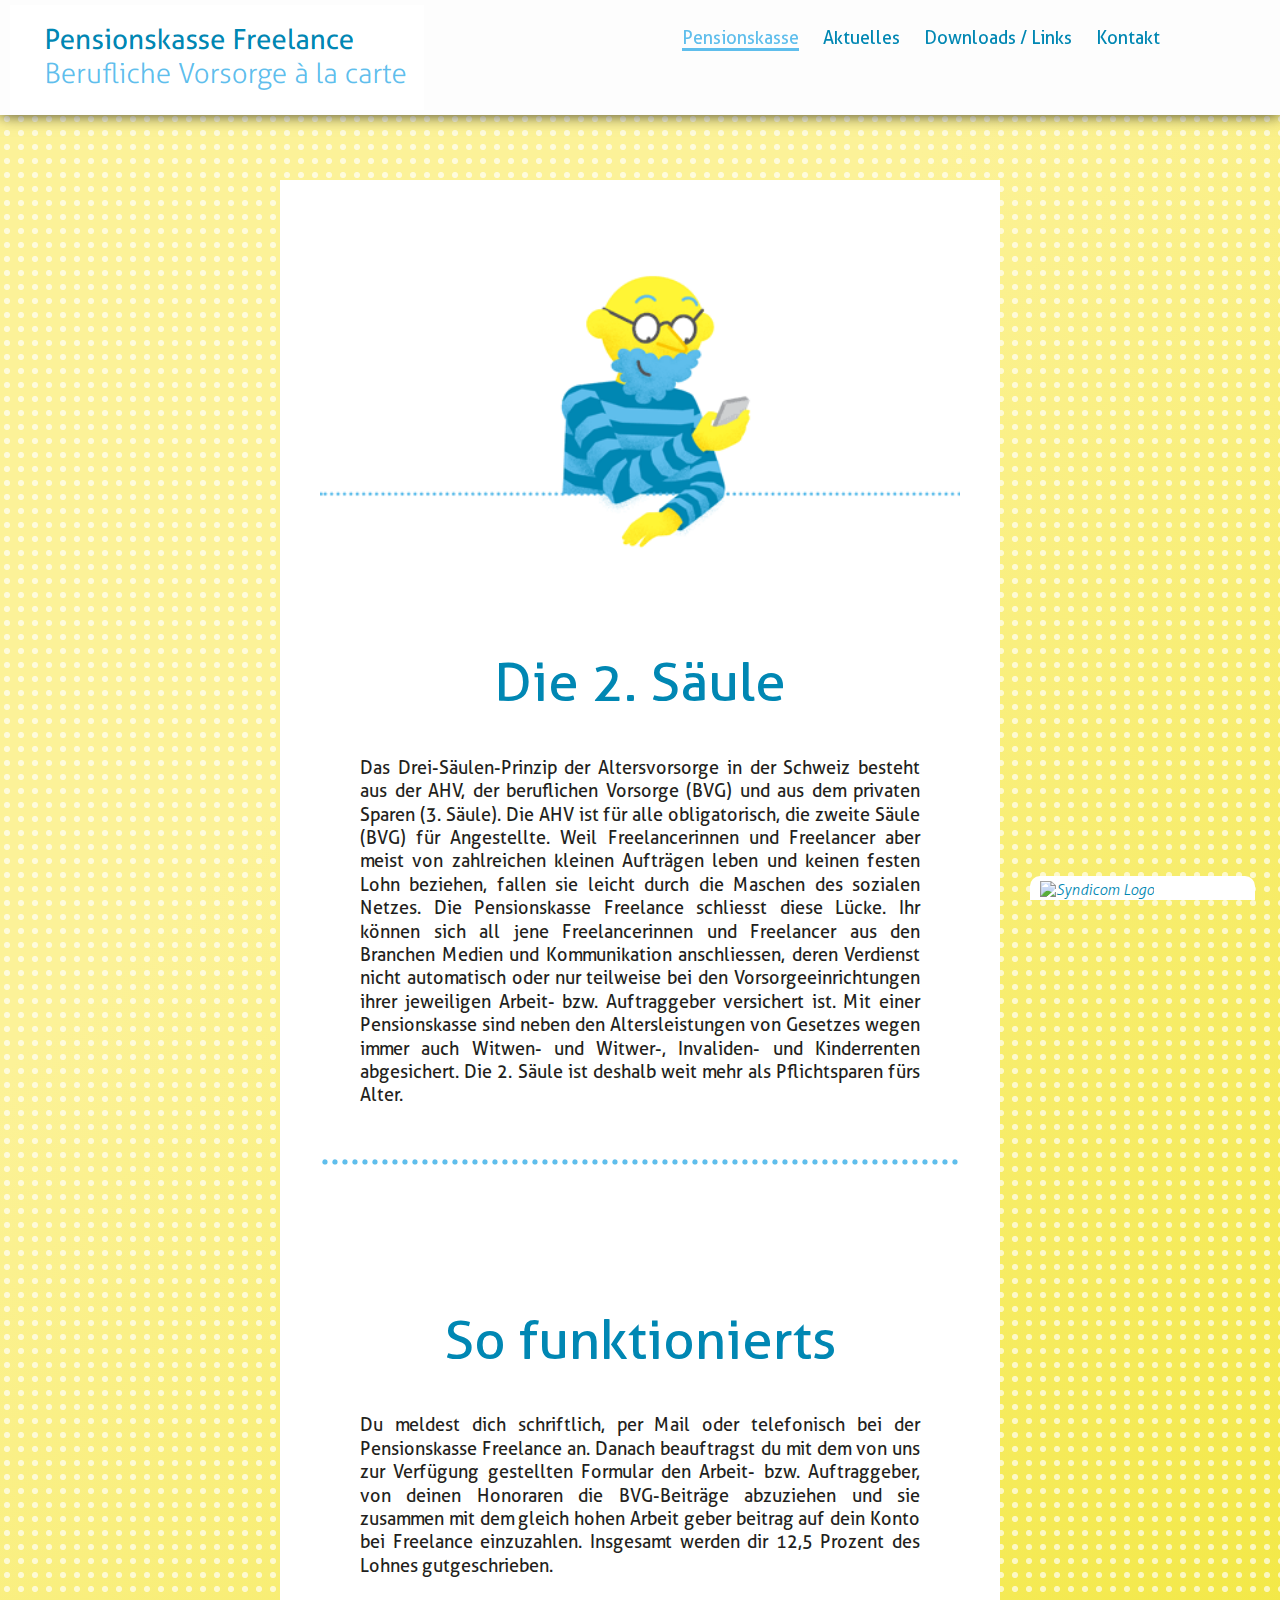
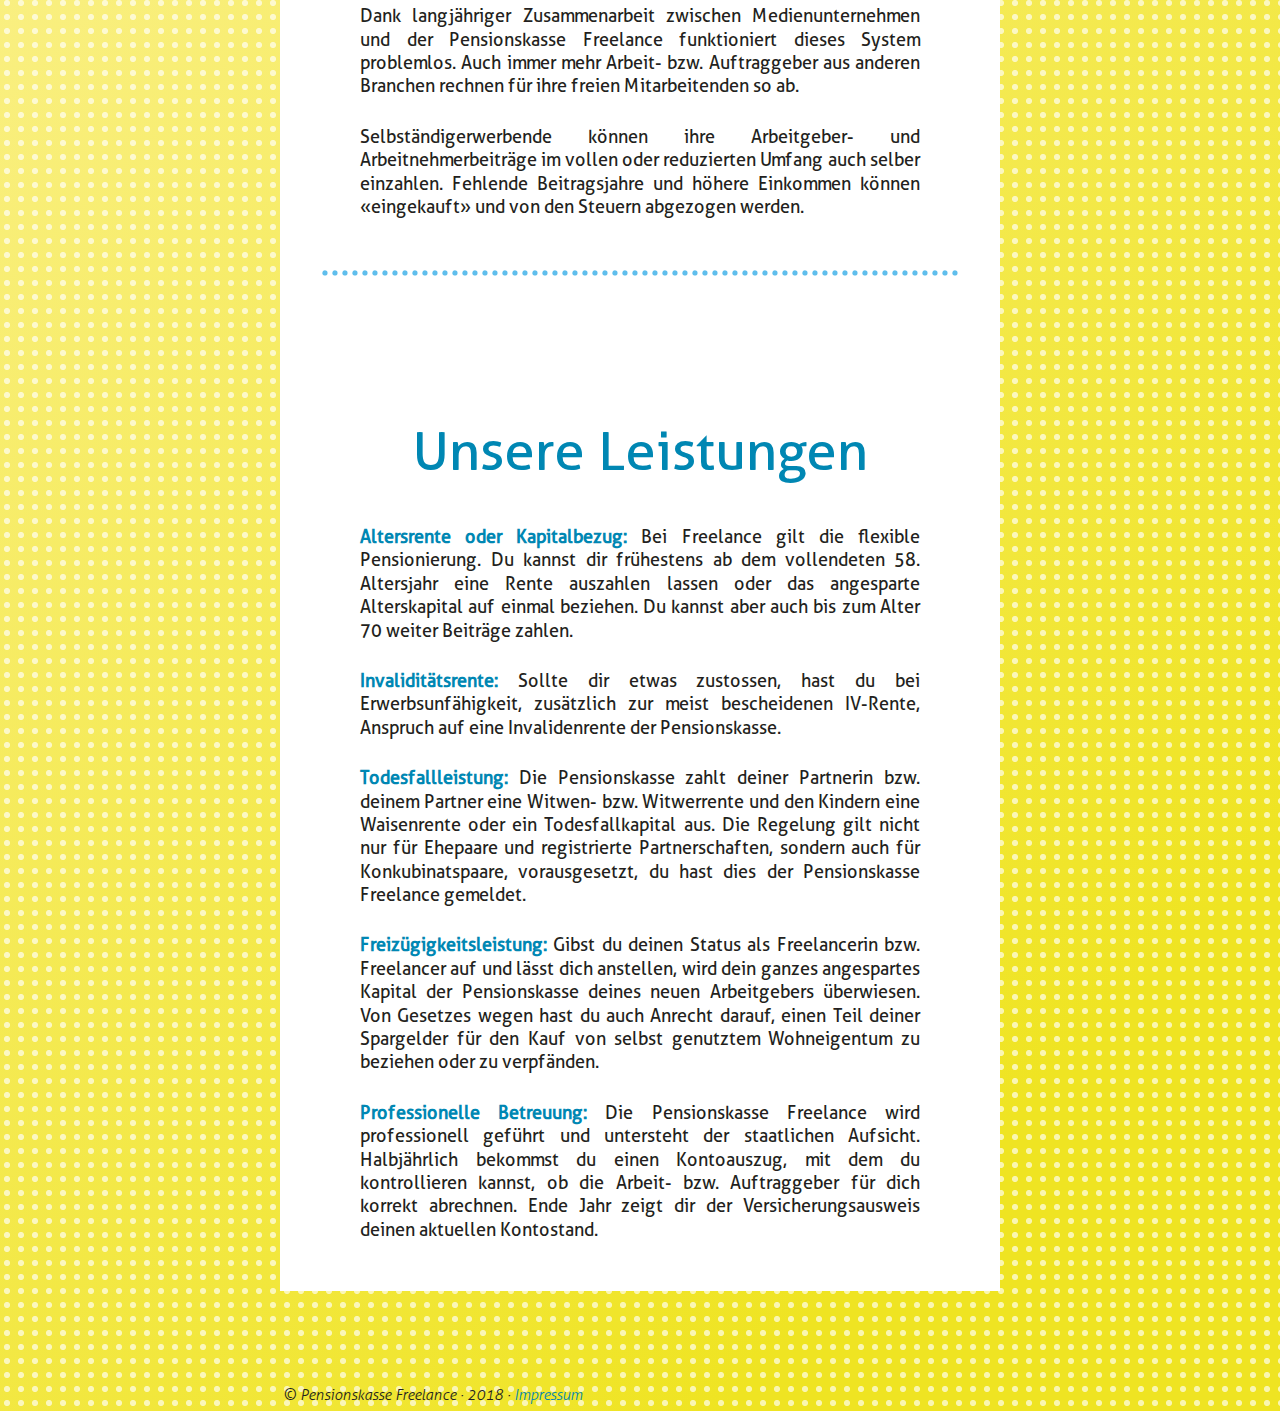
==== commit b13397c5: "illu position" ====
--- a/prototype/pensionskasse.html
+++ b/prototype/pensionskasse.html
@@ -32,6 +32,9 @@
 <body class="boxed">
   <main class="main grid">
     <section class="box">
+      <figure class="item-span-16 item-offset-1">
+        <img src="img/man.gif" alt="Alte Person">
+      </figure>
       <h1>Die 2. Säule</h1>
       <p>Das Drei-Säulen-Prinzip der Altersvorsorge in der Schweiz besteht aus der AHV, der beruflichen Vorsorge (BVG) und aus dem privaten Sparen (3. Säule). Die AHV ist für alle obligatorisch, die zweite Säule (BVG) für Angestellte. Weil Freelancerinnen und Freelancer aber meist von zahlreichen kleinen Aufträgen leben und keinen festen Lohn beziehen, fallen sie leicht durch die Maschen des sozialen Netzes.
 Die Pensionskasse Freelance schliesst diese Lücke. Ihr können sich all jene Freelancerinnen und Freelancer aus den Branchen Medien und Kommunikation anschliessen, deren Verdienst nicht automatisch oder nur teilweise bei den Vorsorgeeinrichtungen ihrer jeweiligen Arbeit- bzw. Auftraggeber versichert ist.
@@ -66,10 +69,6 @@
       </p>
       <p>
         <strong>Professionelle Betreuung:</strong> Die Pensionskasse Freelance wird professionell geführt und untersteht der staatlichen Aufsicht. Halbjährlich bekommst du einen Kontoauszug, mit dem du kontrollieren kannst, ob die Arbeit- bzw. Auftraggeber für dich korrekt abrechnen. Ende Jahr zeigt dir der Versicherungsausweis deinen aktuellen Kontostand.</p>
-
-      <figure class="item-span-16 item-offset-1">
-        <img src="img/man.gif" alt="Alte Person">
-      </figure>
     </section>
 
   </main>
